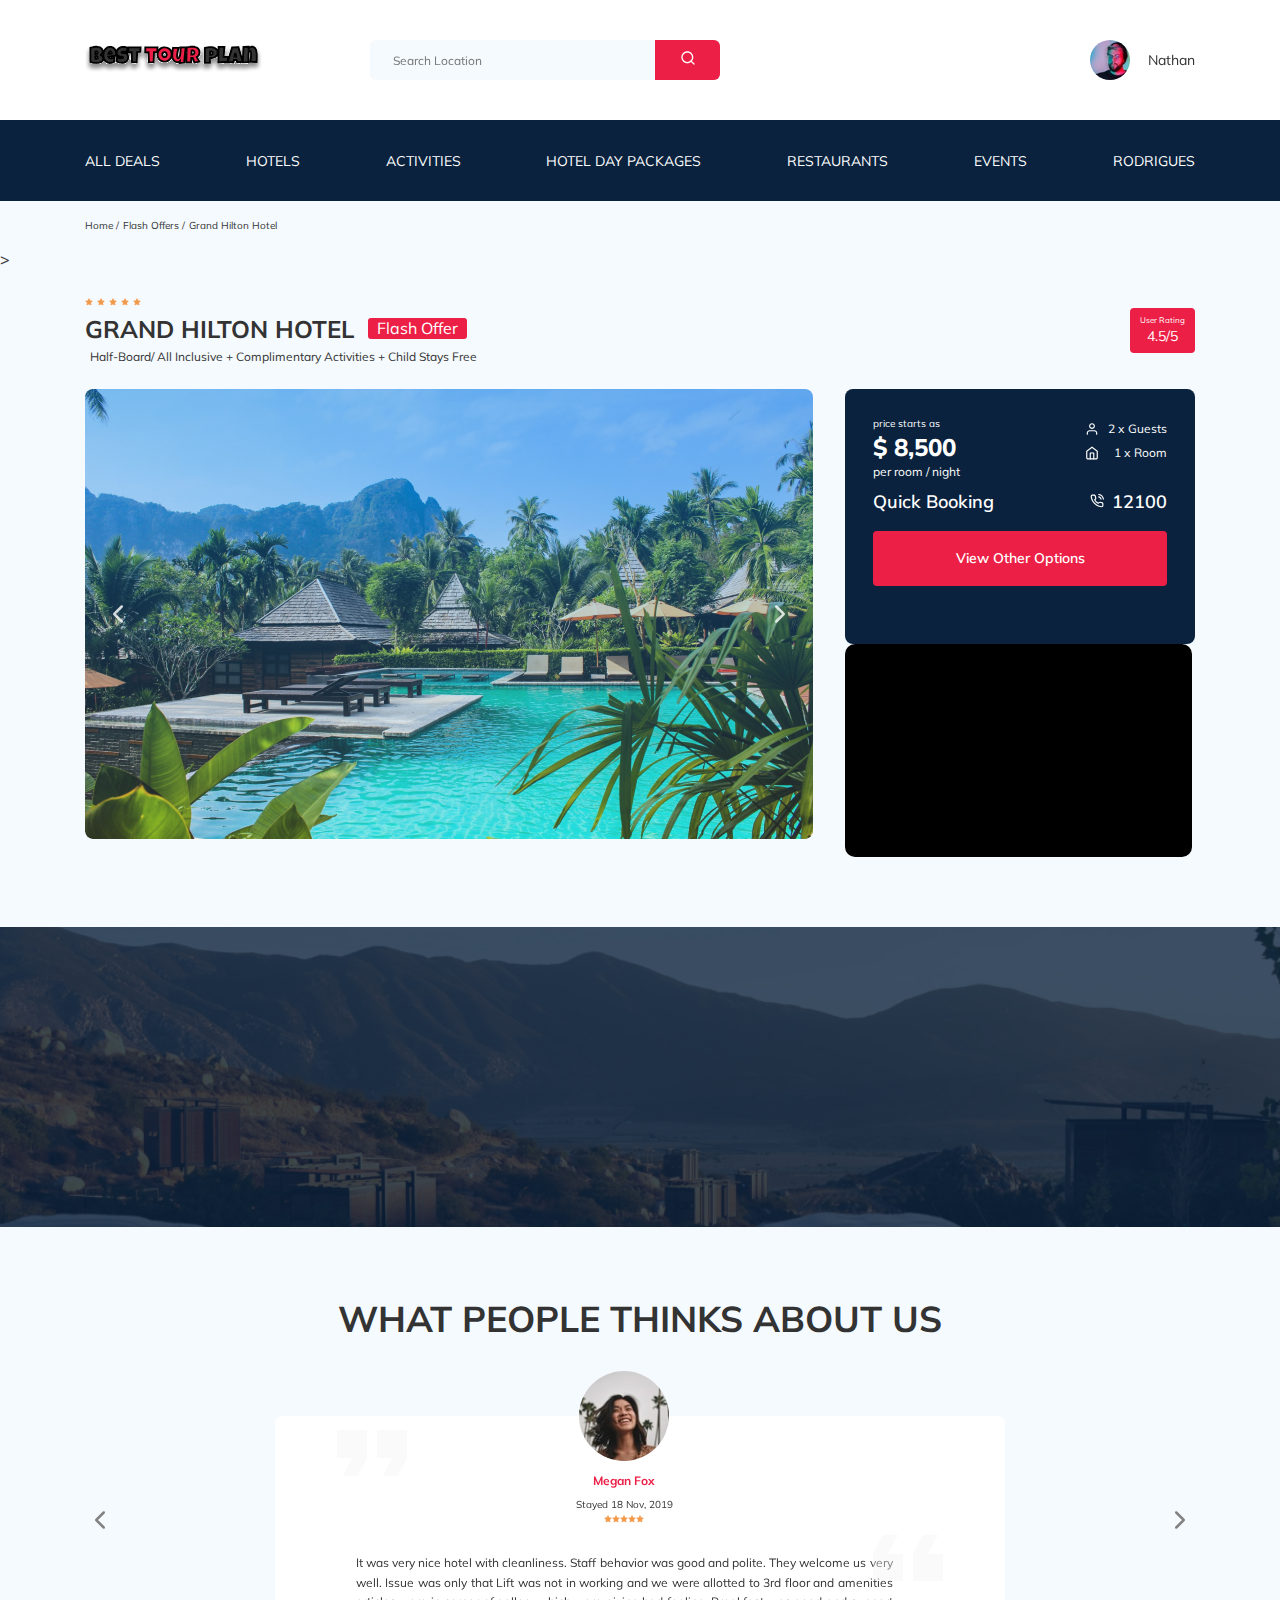
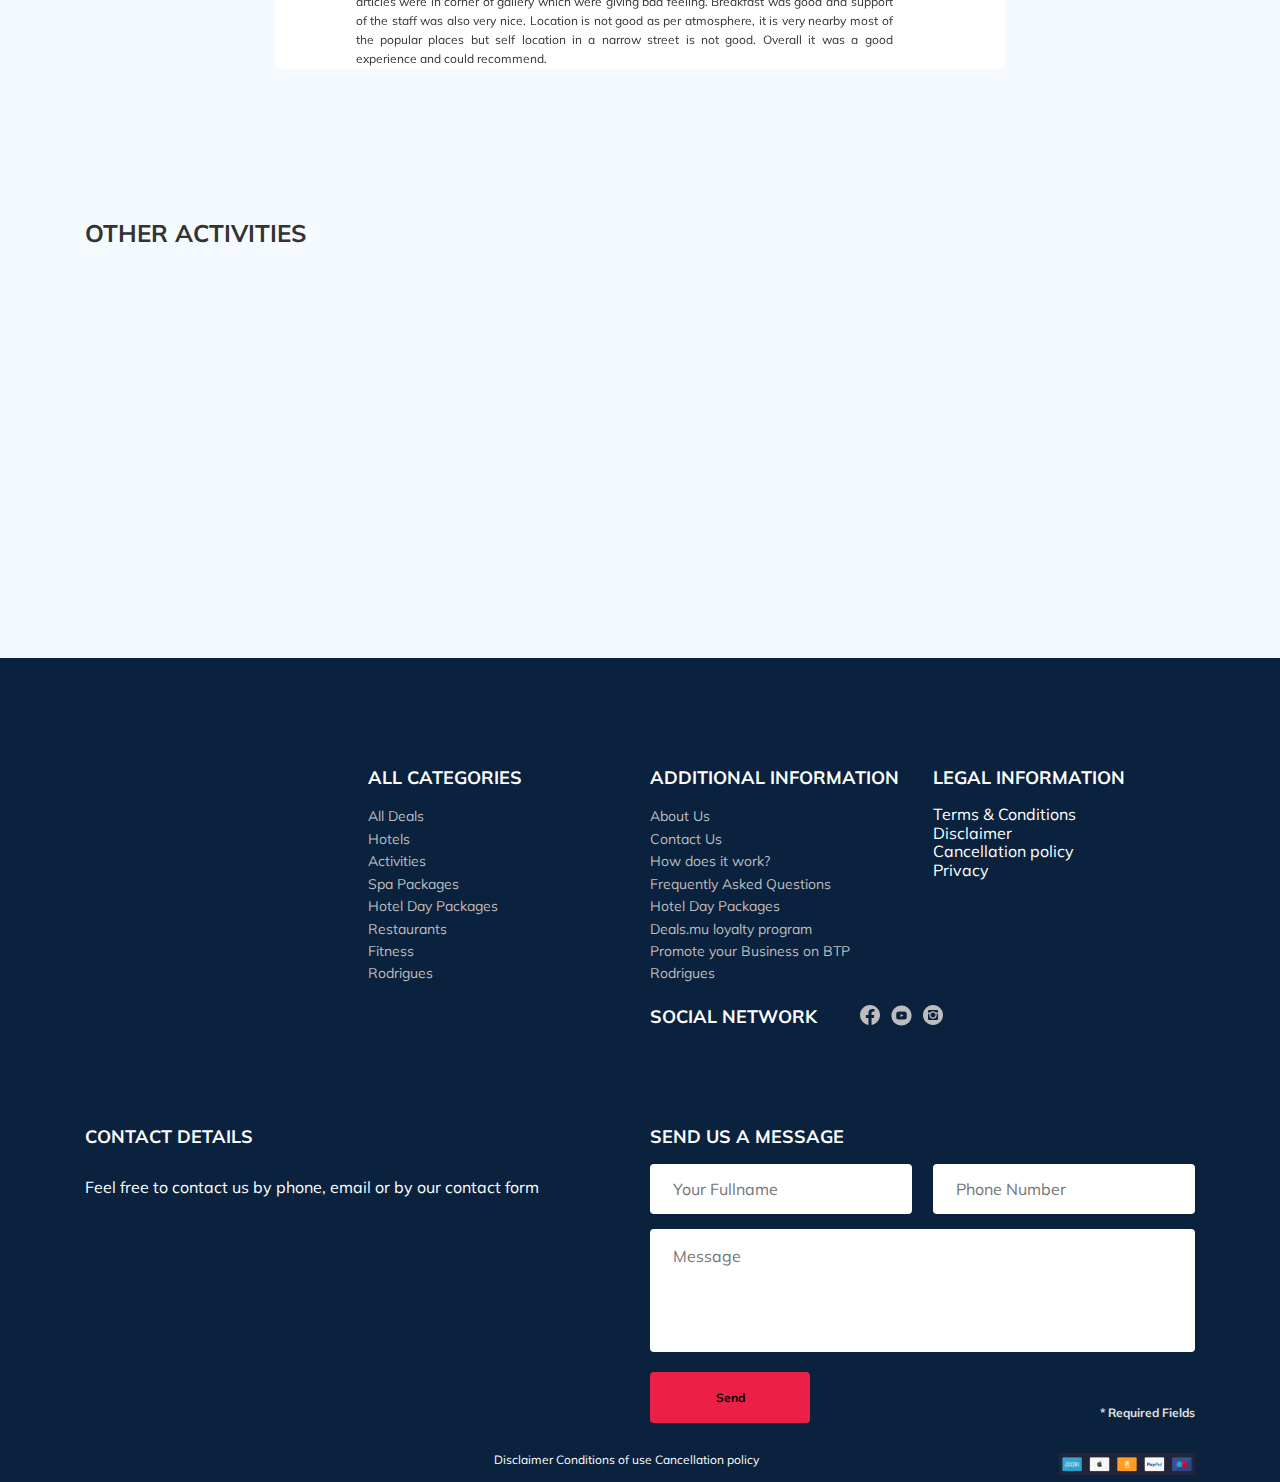
==== index.html @ d5477bf8 "create: animation" ====
<!DOCTYPE html>
<html lang="en">
<head>
  <meta charset="UTF-8">
  <meta http-equiv="X-UA-Compatible" content="IE=edge">
  <meta name="viewport" content="width=device-width, initial-scale=1.0">
  <title>Best Tour Plan - Hotel Booking</title>
  <link rel="shortcut icon" href="/favicon.ico" type="image/x-icon">
  <link rel="icon" href="/favicon.ico" type="image/x-icon"> 
  <link rel="preconnect" href="https://fonts.googleapis.com">
  <link rel="preconnect" href="https://fonts.gstatic.com" crossorigin>
  <link href="https://fonts.googleapis.com/css2?family=Nunito:wght@400;700;800&display=swap" rel="stylesheet">
  <link rel="preconnect" href="https://fonts.googleapis.com">
  <link rel="preconnect" href="https://fonts.gstatic.com" crossorigin>
  <link href="https://fonts.googleapis.com/css2?family=Mulish:wght@400;700&family=Nunito:wght@400;700;800&display=swap" rel="stylesheet">
  <link rel="stylesheet" href="css/swiper-bundle.min.css">
  <link rel="stylesheet" href="css/aos.css">
  <link rel="stylesheet" href="css/style.css">
</head>
<body>
  <header class="navbar navbar__mobile--fixed">
    <div class="container">
      <div class="navbar-top">
        <a href="#" class="logo" data-aos="fade-right" data-aos-delay="100">
          <img src="img/horizontal-logo.svg" 
          alt="Logo:Best Tour Plan"
          class="logo-image"
          />
        </a>
        <form data-aos="fade-right" data-aos-delay="200" action="#" class="search navbar__search navbar__search--mobile--hidden" >
          <input type="text" class="search__input"
          placeholder="Search Location"/>
          <button class="search__button">
            <img src="img/search.svg" alt="Icon:search">
          </button>
        </form>
        <a href="#" class="user navbar__user navbar__user--mobile--hidden" data-aos="fade-right"
        data-aos-delay="300">
          <img src="img/user-avatar.jpg" 
          alt="avatar: Nathan" 
          class="user__avatar"
          />
          <div class="user__name">Nathan</div>
        </a>
        <!-- /.user -->
        <button class="menu-button navbar-top__menu-button">
          <span class="menu-button__line"></span>
          <span class="menu-button__line"></span>
          <span class="menu-button__line"></span>
        </button>
      </div>
      <!-- /.navbar-top -->

    </div>
    <!-- /.container -->
    <div class="navbar-bottom">
      <div class="container">
        <ul class="navbar-menu">
          <li class="navbar-menu__item navbar-menu__item--mobile--visible">
            <a href="#" class="user navbar__user navbar__user--mobile--visible">
              <img src="img/user-avatar.jpg" 
              alt="avatar: Nathan" 
              class="user__avatar"
              />
              <div class="user__name user__name--light">Nathan</div>
            </a>
            <!-- /.user -->
          </li>
          <li class="navbar-menu__item navbar-menu__item--mobile--visible">
              <form action="#" class="search navbar__search navbar__search--mobile--visible">
                <input type="text" class="search__input"
                placeholder="Search Location"/>
                <button class="search__button">
                  <img src="img/search.svg" alt="Icon:search">
                </button>
              </form>
          </li>
          <li class="navbar-menu__item">
            <a href="#" class="navbar-menu__link">All Deals</a>
          </li>
          <li class="navbar-menu__item">
            <a href="#" class="navbar-menu__link">Hotels</a>
          </li>
          <li class="navbar-menu__item">
            <a href="#" class="navbar-menu__link">Activities</a>
          </li>
          <li class="navbar-menu__item">
            <a href="#" class="navbar-menu__link">Hotel Day Packages</a>
          </li>
          <li class="navbar-menu__item">
            <a href="#" class="navbar-menu__link">Restaurants</a>
          </li>
          <li class="navbar-menu__item">
            <a href="#" class="navbar-menu__link">Events</a>
          </li>
          <li class="navbar-menu__item">
            <a href="#" class="navbar-menu__link">Rodrigues</a>
          </li>
        </ul>
    <!-- /.navbar-menu -->
      </div>
      <!-- /.container -->
    </div>
    <!-- /.navbar-bottom -->
  </header>
  <!-- .header -->
  <div class="container">
    <nav class="breadcrumb">
      <ul class="breadcrumb-list">
        <li class="breadcrumb-list__item">
          <a href="#" class="breadcrumb-list__link">Home</a>
        </li>
        <li class="breadcrumb-list__item">
          <a href="#" class="breadcrumb-list__link">Flash Offers</a>
        </li>
        <li class="breadcrumb-list__item">Grand Hilton Hotel</li>
      </ul>
    </nav>
    <!-- /.breadcrumb -->
  </div>>
<section class="hotel">
  <div class="container">
        <div class="hotel-info">
          <div class="hotel-info__text">
            <div class="hotel-wrapper">
                <div class="stars">
                  <img src="img/star.svg" alt="star">
                  <img src="img/star.svg" alt="star">
                  <img src="img/star.svg" alt="star">
                  <img src="img/star.svg" alt="star">
                  <img src="img/star.svg" alt="star">
                </div>
                <h1 class="hotel-name hotel-info__name">GRAND HILTON HOTEL</h1>
                <span class="offer hotel-info__offer">Flash Offer</span>
            </div>
            <!-- /.hotel-wrapper -->
            <p class="hotel-description hotel-info__description">
              Half-Board/ All Inclusive + Complimentary Activities + Child Stays Free
            </p>
          </div>
          <!-- /.hotel-info__text -->
          <div data-toggle="modal" data-href="#rating-modal" class="rating hotel-info__rating">
            <span class="rating__text">User Rating</span>
            <span class="rating__counter">4.5/5</span>
          </div>
          <!-- /.hotel-info__right -->
        </div>
     <!-- .hotel-info -->
     <div class="hotel-grid">
         <!-- Slider main container -->
        <div class="swiper-container hotel-slider hotel__slider">
          <!-- Additional required wrapper -->
          <div class="swiper-wrapper">
            <!-- Slides -->
            <div class="swiper-slide hotel-slider__item">
              <img class="hotel-slider__image" src="img/slide-1.jpg" alt="Slide">
            </div>
            <div class="swiper-slide hotel-slider__item">
              <img class="hotel-slider__image" src="img/slide-2.jpg" alt="Slide">
            </div>
            <div class="swiper-slide hotel-slider__item">
              <img class="hotel-slider__image" src="img/slide-3.jpg" alt="Slide">
            </div>
            <div class="swiper-slide hotel-slider__item">
              <img class="hotel-slider__image" src="img/slide-4.jpg" alt="Slide">
            </div>
            <div class="swiper-slide hotel-slider__item">
              <img class="hotel-slider__image" src="img/slide-5.jpg" alt="Slide">
            </div>
            <div class="swiper-slide hotel-slider__item">
              <img class="hotel-slider__image" src="img/slide-6.jpg" alt="Slide">
            </div>
          </div>
          <!-- If we need navigation buttons -->
          <button class="hotel-slider__button hotel-slider__button--prev"></button>
          <button class="hotel-slider__button hotel-slider__button--next"></button>
        </div>
        <!-- .swiper-container -->
      <div class="hotel-right">
        <div class="booking">
          <div class="booking__info">
          <div class="booking__price">
            <span class="booking__start">price starts as</span>
            <strong class="booking__pricetag">$ 8,500</strong>
            <span class="booking__per-room">per room / night</span>
          </div>
          <!-- booking__price -->
          <div class="booking__room">
            <div class="booking__text">
              <img src="img/user.svg" alt="Icon: user" class="booking__icon">
              <span class="booking__description">2 х Guests</span>
            </div>
            <div class="booking__text">
              <img src="img/home.svg" alt="Icon: home" class="booking__icon">
              <span class="booking__description">1 х Room</span>
            </div>

          </div>
          <!-- booking__room -->
          </div>
          <!-- /.booking__info -->
          <div class="booking__call-center">
          <span class="booking__heading">Quick Booking</span>
          <a class="booking__number" href="tel:12100">
            <img src="img/phone-call.svg" alt="Icon: phone">
            <span class="booking__num">12100</span>
          </a>
          </div>
          <!--/.booking__call-center  -->
          <button data-toggle="modal" data-href="#booking-modal" class="button booking__button">View Other Options</button>
        </div>
        <!-- /.booking -->
        <div class="map">
          <iframe
           src="https://www.google.com/maps/embed?pb=!1m18!1m12!1m3!1d3952.0412124696304!2d98.29255281479028!3d7.890757407947472!2m3!1f0!2f0!3f0!3m2!1i1024!2i768!4f13.1!3m3!1m2!1s0x30503b7bfcd9f903%3A0xf7065fac1e3d7c48!2sDoubleTree%20by%20Hilton%20Phuket%20Banthai%20Resort!5e0!3m2!1sru!2sru!4v1632223803527!5m2!1sru!2sru" width="347" height="213" style="border:0;" allowfullscreen=""
           aria-hidden="false"
           tabindex="0"></iframe>
        </div>
       <!-- .map -->
      </div>
      <!-- .hotel-right -->
     </div>
     <!-- .hotel-grid -->
  </div>
  <!-- /.container -->
</section>
<!-- hotel -->
<section class="newsletter">
  <div class="newsletter-wrapper">
    <h2 class="newsletter-title newsletter__title" data-aos="fade-down-right" data-aos-delay="100">
      subsribe to our
      <span class="newsletter-title__strong" data-aos="fade-down-right" data-aos-delay="100">Newsletter</span>
    </h2>
    <form action="#" class="subscribe header__search" data-aos="fade-down-left" data-aos-delay="100">
      <input type="e-mail" class="subscribe__input" placeholder="Your email address"/>
      <button class="subscribe__button">Send</button>
    </form>
  </div>
</section>
<section class="reviews">
  <div class="container">
    <h2 class="reviews__title">What people thinks about us</h2>
    <div class="swiper-container reviews-slider">
      <div class="swiper-wrapper">
        <div class="swiper-slide">
          <div class="reviews-slider__item">
            <div class="reviews-slider__profile">
              <img src="img/reviews-avatar.jpg" alt="Photo:Megan Fox" class="reviews-slider__avatar">
              <h3 class="reviews-slider__username">Megan Fox</h3>
              <span class="reviews-slider__date">Stayed 18 Nov, 2019</span>
              <div class="reviews-slider__rating">
              <img src="img/star.svg" alt="star">
              <img src="img/star.svg" alt="star">
              <img src="img/star.svg" alt="star">
              <img src="img/star.svg" alt="star">
              <img src="img/star.svg" alt="star">
            </div>
            </div>
            <!-- /.review-slider__profile -->
            <p class="reviews-slider__text">It was very nice hotel with cleanliness. Staff behavior was good and polite. They welcome us very well. Issue was only that Lift was not in working and we were allotted to 3rd floor and amenities articles were in corner of gallery which were giving bad feeling. Breakfast was good and support of the staff was also very nice. Location is not good as per atmosphere, it is very nearby most of the popular places but self location in a narrow street is not good. Overall it was a good experience and could recommend. 
            </p>
          </div>
          <!-- /.reviews-slider__item -->
        </div>
        <!-- swiper-slide -->
        <div class="swiper-slide">
          <div class="reviews-slider__item">
            <div class="reviews-slider__profile">
              <img src="img/reviews-avatar-1.jpg" alt="Photo:Megan Fox" class="reviews-slider__avatar">
              <h3 class="reviews-slider__username">Chris Hedgehog</h3>
              <span class="reviews-slider__date">Stayed 18 Nov, 2019</span>
              <div class="reviews-slider__rating">
              <img src="img/star.svg" alt="star">
              <img src="img/star.svg" alt="star">
              <img src="img/star.svg" alt="star">
              <img src="img/star.svg" alt="star">
              <img src="img/star.svg" alt="star">
            </div>
            </div>
            <!-- /.review-slider__profile -->
            <p class="reviews-slider__text">It was very nice hotel with cleanliness. Staff behavior was good and polite. They welcome us very well. Issue was only that Lift was not in working and we were allotted to 3rd floor and amenities articles were in corner of gallery which were giving bad feeling. Breakfast was good and support of the staff was also very nice. Location is not good as per atmosphere, it is very nearby most of the popular places but self location in a narrow street is not good. Overall it was a good experience and could recommend. 
            </p>
          </div>
          <!-- /.reviews-slider__item -->
        </div>
        <!-- swiper-slide -->
        <div class="swiper-slide">
          <div class="reviews-slider__item">
            <div class="reviews-slider__profile">
              <img src="img/reviews-avatar-2.jpg" alt="Photo:Megan Fox" class="reviews-slider__avatar">
              <h3 class="reviews-slider__username">Sidny Rabbit</h3>
              <span class="reviews-slider__date">Stayed 18 Nov, 2019</span>
              <div class="reviews-slider__rating">
              <img src="img/star.svg" alt="star">
              <img src="img/star.svg" alt="star">
              <img src="img/star.svg" alt="star">
              <img src="img/star.svg" alt="star">
              <img src="img/star.svg" alt="star">
            </div>
            </div>
            <!-- /.review-slider__profile -->
            <p class="reviews-slider__text">It was very nice hotel with cleanliness. Staff behavior was good and polite. They welcome us very well. Issue was only that Lift was not in working and we were allotted to 3rd floor and amenities articles were in corner of gallery which were giving bad feeling. Breakfast was good and support of the staff was also very nice. Location is not good as per atmosphere, it is very nearby most of the popular places but self location in a narrow street is not good. Overall it was a good experience and could recommend. 
            </p>
          </div>
          <!-- /.reviews-slider__item -->
        </div>
        <!-- swiper-slide -->
        <div class="swiper-slide">
          <div class="reviews-slider__item">
            <div class="reviews-slider__profile">
              <img src="img/reviews-avatar-3.jpg" alt="Photo:Megan Fox" class="reviews-slider__avatar">
              <h3 class="reviews-slider__username">Harrison Crow</h3>
              <span class="reviews-slider__date">Stayed 18 Nov, 2019</span>
              <div class="reviews-slider__rating">
              <img src="img/star.svg" alt="star">
              <img src="img/star.svg" alt="star">
              <img src="img/star.svg" alt="star">
              <img src="img/star.svg" alt="star">
              <img src="img/star.svg" alt="star">
            </div>
            </div>
            <!-- /.review-slider__profile -->
            <p class="reviews-slider__text">It was very nice hotel with cleanliness. Staff behavior was good and polite. They welcome us very well. Issue was only that Lift was not in working and we were allotted to 3rd floor and amenities articles were in corner of gallery which were giving bad feeling. Breakfast was good and support of the staff was also very nice. Location is not good as per atmosphere, it is very nearby most of the popular places but self location in a narrow street is not good. Overall it was a good experience and could recommend. 
            </p>
          </div>
          <!-- /.reviews-slider__item -->
        </div>
        <!-- swiper-slide -->
      </div>
      <!-- slider-wrapper -->
      <button class="reviews-slider__button reviews-slider__button--next"></button>
      <button class="reviews-slider__button reviews-slider__button--prev"></button>
    </div>
    <!-- review-slider -->
  </div>
  <!-- container -->
</section>
<section class="activities">
  <div class="container">
    <h2 class="activities__title">Other Activities</h2>
    <div class="activities-wrapper">
      <div class="card activities__card" data-aos="fade-right" data-aos-delay="100">
        <img src="img/activities-1.jpg" alt="The curious corner of chamarel" class="card__image">
        <h3 class="card__title">The curious corner of chamarel</h3>
        <button class="card__button">Book Now</button>
      </div>
      <!-- card -->
      <div class="card activities__card" data-aos="fade-right" data-aos-delay="300">
        <img src="img/activities-2.jpg" alt="Gymkhana club golfcourse" class="card__image">
        <h3 class="card__title">Gymkhana club golfcourse</h3>
        <button class="card__button">Book Now</button>
      </div>
      <!-- card -->
      <div class="card activities__card" data-aos="fade-right" data-aos-delay="500">
        <img src="img/activities-3.jpg" alt="Tamarind falls hikingtrip - full day" class="card__image">
        <h3 class="card__title">Tamarind falls hikingtrip - full day</h3>
        <button class="card__button">Book Now</button>
      </div>
      <!-- card -->
      <div class="card activities__card" data-aos="fade-right" data-aos-delay="700">
        <img src="img/activities-4.jpg" alt="The blue marine discovery quest" class="card__image">
        <h3 class="card__title">The blue marine discovery quest</h3>
        <button class="card__button">Book Now</button>
      </div>
      <!-- card -->
    </div>
    <!-- activities-wrapper -->
  </div>
  <!-- container -->
</section>
<!-- activities -->
<footer class="footer">
  <div class="container">
    <div class="footer-wrapper">
      <img src="img/vertical-logo.svg" alt="Logo: Best Tour Plan" class="logo footer__logo" data-aos="flip-up">
      <div class="footer-list footer__categories">
        <h3 class="footer__title">ALL CATEGORIES</h3>
        <ul class="footer__ul">
          <li class="footer__item"><a href="#" class="footer__link">All Deals</a></li>
          <li class="footer__item"><a href="#" class="footer__link">Hotels</a></li>
          <li class="footer__item"><a href="#" class="footer__link">Activities</a></li>
          <li class="footer__item"><a href="#" class="footer__link">Spa Packages</a></li>
          <li class="footer__item"><a href="#" class="footer__link">Hotel Day Packages</a></li>
          <li class="footer__item"><a href="#" class="footer__link">Restaurants</a></li>
          <li class="footer__item"><a href="#" class="footer__link">Fitness</a></li>
          <li class="footer__item"><a href="#" class="footer__link">Rodrigues</a></li>
        </ul>
      </div>
      <div class="footer-list footer_additional">
        <h3 class="footer__title"> ADDITIONAL INFORMATION</h3>
        <ul class="footer__ul">
          <li class="footer__item"><a href="#" class="footer__link">About Us</a></li>
          <li class="footer__item"><a href="#" class="footer__link">Contact Us</a></li>
          <li class="footer__item"><a href="#" class="footer__link">How does it work?</a></li>
          <li class="footer__item"><a href="#" class="footer__link">Frequently Asked Questions</a></li>
          <li class="footer__item"><a href="#" class="footer__link">Hotel Day Packages</a></li>
          <li class="footer__item"><a href="#" class="footer__link">Deals.mu loyalty program</a></li>
          <li class="footer__item"><a href="#" class="footer__link">Promote your Business on BTP</a></li>
          <li class="footer__item"><a href="#" class="footer__link">Rodrigues</a></li>
        </ul>
      </div>
      <!-- footer__list -->
      <div class="footer__social-network">
        <h3 class="footer__title footer__title--inline">Social Network</h3>
        <div class="footer__social-links">
          <a href="#" class="footer__link">
            <img src="img/facebook.svg" alt="Icon:facebook"></a>
          <a href="#" class="footer__link">
            <img src="img/youtube.svg" alt="Icon:youtube"></a>
          <a href="#" class="footer__link">
            <img src="img/instagram.svg" alt="Icon:instagram"></a>
        </div>
        <!-- footer-social__links -->
         </div>
         <!-- footer__social-network -->
        <div class="footer__list footer__legal">
          <h3 class="footer__title">LEGAL INFORMATION</h3>
          <ul class="footer__ul">
            <li class="footer_item"><a href="#" class="footer__link">Terms & Conditions</a></li>
            <li class="footer_item"><a href="#" class="footer__link">Disclaimer</a></li>
            <li class="footer_item"><a href="#" class="footer__link">Cancellation policy</a></li>
            <li class="footer_item"><a href="#" class="footer__link">Privacy</a></li>
          </ul>
      </div>
      <!-- footer__list -->
      <div class="footer__contact-details">
        <h3 class="footer__title footer__title--mb-3">Contact Details</h3>
        <p class="footer_text">Feel free to contact us by phone, email or by our contact form</p>
        <ul class="footer__ul">
          <li class="footer__item footer__item--mb-2" data-aos="zoom-in-up">
            <div class="footer__icon-wrapper">
              <img src="img/map-marker.svg" alt="Icon:map-marker" class="footer__icon"></div>
            9748 Blossom Hill Rd undefined Lansing, Idaho 68545 United States
          </li>
          <li class="footer__item footer__item--mb-2" data-aos="zoom-in-up">
            <div class="footer__icon-wrapper"><img src="img/phone.svg" alt="Icon:phone" class="footer__icon"></div>
            Tel (business hours) : 269 1500<br>
            Tel (hotline) Monday - Saturday: 52-56-61-38 (08:00 am – 20:00 pm)<br>
            Tel (hotline) Sunday: 52-56-61-38 (08:00 am – 14:00 pm)<br>
          </li>
          <li class="footer__item footer__item--mb-2" data-aos="zoom-in-up">
           <div class="footer__icon-wrapper">
              <img src="img/mail.svg" alt="Icon:mail" class="footer__icon"></div>
            cherly.lawson@example.com
          </li>
        </ul>
        <!-- /.footer__ul -->
      </div>
      <!-- footer__contact-details -->
      <div class="footer__contact-form">
        <h3 class="footer__title">Send us a message</h3>
        <form action="send.php" method="POST" class="footer__form form">

          <div class="footer__input-group">
            <input type="text" 
                   class="input footer__input" 
                   placeholder="Your Fullname" 
                   name="name"
                   required
                   minlength="3">
          </div>
          <div class="footer__input-group">
            <input type="tel" 
                   class="input footer__input" 
                   placeholder="Phone Number" 
                   data-mask="+7 (999) 999-99-99"
                   name="phone"
                   data-mask="+7 (999) 999-99-99" 
                   required>
          </div>



          <textarea class="message footer__message" 
                    placeholder="Message" 
                    name="message"></textarea>
          <button  type="submit" class="button footer__button">Send</button>
          <span class="footer__info">* Required Fields</span>
        </form>
      </div>
    </div>
    <!-- footer-wrapper -->
      <div class="footer-bottom">
        <div class="footer-bottom__text">Disclaimer Conditions of use Cancellation policy</div>
        <div class="footer-bottom__images">
          <img src="img/image-3.png" alt="Conditions">
        </div>
      </div>
  </div>
  <!-- container -->
</footer>
<div class="modal" id="booking-modal">
  <div class="modal__overlay"></div>
  <!-- /.modal__overlay -->
  <div class="modal__dialog">
    <a href="#" class="modal__close">
      <img src="img/close.svg" alt="icon:close">
    </a>
    <h3 class="modal__title modal__title--mb-3">Booking</h3>
    <form action="send.php" method="POST" class="modal__form form">
          <input type="text" 
                  class="input modal__input" 
                  placeholder="Your Fullname" 
                  name="name"
                  required
                  minlength="3">

          <input type="tel" 
                  class="input modal__input" 
                  placeholder="Phone Number"
                  data-mask="+7 (999) 999-99-99" 
                  name="phone"
                  required>
          <input type="email" 
                  class="input modal__input" 
                  placeholder="E-mail" 
                  name="e-mail"
                  required>

          <textarea class="message modal__message" 
                    placeholder="Message" 
                    name="message"></textarea>
          <button  type="submit" class="button modal__button">Send</button>
          <span class="modal__info">* Required Fields</span>
        </form>
  </div>
  <!-- /.modal__gialog -->
</div>
<!-- /.modal -->
<div class="modal" id="rating-modal">
  <div class="modal__overlay"></div>
  <!-- /.modal__overlay -->
  <div class="modal__dialog">
    <a href="#" class="modal__close">
      <img src="img/close.svg" alt="icon:close">
    </a>
    <h3 class="modal__title modal__title--mb-3">Send us a feedback</h3>
    <form action="send.php" method="POST" class="modal__form form">
          <input type="text" 
                  class="input modal__input" 
                  placeholder="Your Fullname" 
                  name="name" 
                  required>

          <input type="tel" 
                  class="input modal__input" 
                  placeholder="Phone Number" 
                  data-mask="+7 (999) 999-99-99"
                  name="phone"
                  required>
          <input type="email" 
                  class="input modal__input" 
                  placeholder="E-Mail" 
                  name="e-mail"
                  required>

          <textarea class="message modal__message" 
                    placeholder="Message" 
                    name="message"></textarea>
          <button  type="submit" class="button modal__button">Send</button>
          <span class="modal__info">* Required Fields</span>
        </form>
  </div>
  <!-- /.modal__gialog -->
</div>
<!-- /.modal -->
    <script src="js/jquery-3.6.0.min.js"></script>
    <script src="js/swiper-bundle.min.js"></script>
    <script src="js/jquery.validate.min.js"></script>
    <script src="js/jquery.mask.min.js"></script>
    <script src="js/aos.js"></script>
    <script src="js/main.js"></script>
</body>
</html>
---- css/style.css ----
*{box-sizing:border-box}body{font-family:'Mulish', sans-serif;background-color:#f5fafe;color:#333;overflow-x:hidden}.container{max-width:1110px;margin:auto}img{max-width:100%}.input{background-color:#fff;border-radius:4px;border:none;padding:0 23px;height:50px}.message{background-color:#fff;border-radius:4px;padding:18px 23px;border:none;resize:none}.button{min-width:160px;min-height:50px;padding:18px;font-style:normal;font-weight:bold;font-size:12px;line-height:15px;ccolor:#fff;background-color:#EC1F46;border:none;border-radius:4px;margin-bottom:30px}.invalid{color:#EC1F46;border-bottom:1px solid #EC1F46}/*! normalize.css v8.0.1 | MIT License | github.com/necolas/normalize.css */html{line-height:1.15;-webkit-text-size-adjust:100%}body{margin:0}main{display:block}h1{font-size:2em;margin:0.67em 0}hr{box-sizing:content-box;height:0;overflow:visible}pre{font-family:monospace, monospace;font-size:1em}a{background-color:transparent}abbr[title]{border-bottom:none;text-decoration:underline;text-decoration:underline dotted}b,strong{font-weight:bolder}code,kbd,samp{font-family:monospace, monospace;font-size:1em}small{font-size:80%}sub,sup{font-size:75%;line-height:0;position:relative;vertical-align:baseline}sub{bottom:-0.25em}sup{top:-0.5em}img{border-style:none}button,input,optgroup,select,textarea{font-family:inherit;font-size:100%;line-height:1.15;margin:0}button,input{overflow:visible}button,select{text-transform:none}button,[type="button"],[type="reset"],[type="submit"]{-webkit-appearance:button}button::-moz-focus-inner,[type="button"]::-moz-focus-inner,[type="reset"]::-moz-focus-inner,[type="submit"]::-moz-focus-inner{border-style:none;padding:0}button:-moz-focusring,[type="button"]:-moz-focusring,[type="reset"]:-moz-focusring,[type="submit"]:-moz-focusring{outline:1px dotted ButtonText}fieldset{padding:0.35em 0.75em 0.625em}legend{box-sizing:border-box;color:inherit;display:table;max-width:100%;padding:0;white-space:normal}progress{vertical-align:baseline}textarea{overflow:auto}[type="checkbox"],[type="radio"]{box-sizing:border-box;padding:0}[type="number"]::-webkit-inner-spin-button,[type="number"]::-webkit-outer-spin-button{height:auto}[type="search"]{-webkit-appearance:textfield;outline-offset:-2px}[type="search"]::-webkit-search-decoration{-webkit-appearance:none}::-webkit-file-upload-button{-webkit-appearance:button;font:inherit}details{display:block}summary{display:list-item}template{display:none}[hidden]{display:none}.navbar{background-color:#fff}.navbar-top{display:flex;align-items:center;justify-content:space-between;padding-top:40px;padding-bottom:40px}.navbar-top__menu-button{display:none}.navbar__search{margin:auto;margin-left:108px}.navbar-bottom{background-color:#0A223D}.navbar-menu{list-style-type:none;margin:0;padding:31px 0;display:flex;align-items:center;justify-content:space-between;color:#fff}.navbar-menu__link{color:inherit;text-decoration:none;text-transform:uppercase;font-size:14px;line-height:18px}.navbar-menu__item--mobile--visible{display:none}.logo{width:177px}.search{display:flex;position:relative;overflow:hidden;border-radius:6px;height:40px}.search__input{width:350px;height:100%;padding-left:23px;padding-right:75px;background-color:#f5FAFE;border:none;font-size:12px;line-height:15px;color:#333}.search__button{position:absolute;top:0;right:0;width:65px;height:100%;border:none;background-color:#EC1F46}.user{display:flex;align-items:center;text-decoration:none}.user__avatar{width:40px;height:40px;border-radius:50%;object-fit:cover}.user__name{margin-left:18px;font-size:14px;line-height:18px;color:#333}.breadcrumb-list{display:flex;align-items:center;padding:18px 0;margin:0;list-style:none}.breadcrumb-list__item{font-size:10px;line-height:13px}.breadcrumb-list__item:not(:last-child)::after{content:'/';margin-right:4px}.breadcrumb-list__link{text-decoration:none;color:inherit}.hotel{padding-top:23px;padding-bottom:70px}.hotel-info{display:flex;justify-content:space-between;align-items:center;padding-bottom:20px}.hotel-info__offer{margin-left:14px;margin-top:4px}.hotel-info__name{margin-top:4px;margin-bottom:0}.hotel-info__description{margin:5px}.hotel-name{font-size:24px;line-height:30px}.hotel-wrapper{display:flex;flex-wrap:wrap;align-items:center}.hotel-description{font-size:12px;line-height:15px}.hotel-grid{display:flex;justify-content:space-between}.hotel-right{display:flex;flex-direction:column;justify-content:space-between}.hotel-slider{width:728px;height:450px;position:relative;overflow:hidden}.hotel-slider__item{width:100%;height:100%;position:relative;border-radius:8px;overflow:hidden}.hotel-slider__item:after{content:'';position:absolute;width:100%;height:100%;top:0;bottom:0;left:0;right:0;background:linear-gradient(180deg, rgba(0,122,223,0.48) 0%, rgba(255,255,255,0.128) 100%);z-index:10}.hotel-slider__button{position:absolute;top:50%;transform:translateY(-50%);z-index:99;width:30px;height:30px;border:none;cursor:pointer;background-repeat:no-repeat;background-position:center;background-size:10px;background-color:transparent}.hotel-slider__button--next{right:18px;background-image:url(../img/next.svg)}.hotel-slider__button--prev{left:18px;background-image:url(../img/prev.svg)}.stars{flex-basis:100%}.offer{font-style:10px;line-height:13px;padding:4px 9px;background-color:#EC1F46;border-radius:3px;color:#fff}.rating{max-width:65px;min-height:45px;text-align:center;color:#fff;background-color:#EC1F46;border-radius:4px;cursor:pointer}.rating__text{font-size:8px;line-height:10px}.rating__counter{font-size:14px;line-height:18px}.booking{background-color:#0A223D;color:#fff;border-radius:8px;width:350px;min-height:210px;padding:28px}.booking__info{display:flex;justify-content:space-between;margin-bottom:9px}.booking__price{display:flex;flex-direction:column}.booking__start{font-size:10px;line-height:14px}.booking__pricetag{font-style:normal;font-weight:800;font-size:24px;line-height:33px}.booking__per-room{font-style:normal;font-weight:normal;font-size:12px;line-height:16px}.booking__room{margin-top:4px}.booking__text{display:flex;align-items:center;justify-content:space-between;margin-bottom:8px;font-style:normal;font-weight:normal;font-size:12px;line-height:16px}.booking__description{margin-left:9px}.booking__call-center{display:flex;justify-content:space-between;align-items:center;margin-bottom:17px}.booking__heading{font-style:normal;font-weight:600;font-size:18px;line-height:25px}.booking__number{display:flex;align-items:center;justify-content:space-between;color:inherit;text-decoration:none;font-weight:600;font-size:18px;line-height:25px}.booking__num{margin-left:8px}.booking__button{width:100%;min-height:45px;font-weight:600;font-size:14px;line-height:19px;border-radius:4px;background-color:#EC1F46;color:#fff;border:none;cursor:pointer}.map{width:347px;height:213px;background-color:#000;border:none;border-radius:10px;overflow:hidden}.newsletter{position:relative;padding:98px 0 87px 0;background-image:url(../img/newsletter-bg.jpeg);background-repeat:no-repeat;background-position:center;background-size:cover}.newsletter::before{content:'';position:absolute;top:0;left:0;right:0;bottom:0;width:100%;height:100%;background-color:rgba(10,34,61,0.8)}.newsletter-wrapper{position:relative;display:flex;align-items:center;justify-content:space-between;max-width:731px;margin:auto}.newsletter-title{color:#fff;font-style:normal;font-weight:300;font-size:24px;line-height:30px}.newsletter-title__strong{display:block;font-size:36px;line-height:45px;text-transform:uppercase}.subscribe{position:relative;width:350px;height:55px;border-radius:4px;overflow:hidden}.subscribe__input{position:absolute;width:100%;height:100%;border:none;padding-left:33px;padding-right:75px;font-style:normal;font-weight:300;font-size:14px;line-height:18px}.subscribe__button{position:absolute;min-width:65px;right:0;top:0;height:100%;border:none;background-color:#EC1F46;color:#fff}.reviews{padding:40px 0 70px 0}.reviews__title{font-style:normal;font-weight:bold;font-size:36px;line-height:45px;text-align:center;text-transform:uppercase}.reviews-slider{position:relative}.reviews-slider__item{position:relative;display:flex;flex-direction:column;align-items:center;max-width:730px;margin:45px auto 0;background-color:#fff;border-radius:8px;padding:0 62px 0 30px}.reviews-slider__item:before{content:'';position:absolute;left:62px;top:13px;width:70px;height:47px;background-image:url(../img/quote-left.svg);background-repeat:no-repeat}.reviews-slider__item:after{content:'';position:absolute;right:62px;top:118px;width:70px;height:47px;background-image:url(../img/quote-right.svg);background-repeat:no-repeat}.reviews-slider__button{position:absolute;top:50%;transform:translateY(-50%);width:30px;height:30px;background-repeat:no-repeat;background-size:10px;background-position:center;border:none;background-color:transparent;cursor:pointer;z-index:99}.reviews-slider__button--prev{background-image:url(../img/arrow-prev-secondery.svg);left:0}.reviews-slider__button--next{background-image:url(../img/arrow-next-secondery.svg);right:0}.reviews-slider__profile{display:flex;flex-direction:column;align-items:center;margin-top:-45px;margin-bottom:30px}.reviews-slider__avatar{width:90px;height:90px;border-radius:50%;object-fit:cover}.reviews-slider__username{font-style:normal;font-weight:bold;font-size:12px;line-height:15px;color:#EC1F46;margin-bottom:10px}.reviews-slider__date{font-style:normal;font-weight:normal;font-size:10px;line-height:13px;margin-bottom:4px}.reviews-slider__rating{display:flex;align-items:center}.reviews-slider__text{max-width:537px;font-style:normal;font-weight:normal;font-size:12px;line-height:160%;text-align:justify;margin:auto}.activities{padding:60px 0 98px 0}.activities__title{font-style:normal;font-weight:bold;font-size:24px;line-height:30px;text-transform:uppercase;margin-bottom:57px}.activities-wrapper{display:flex;justify-content:space-between}.card{position:relative;display:flex;flex-direction:column;align-items:flex-start;padding:24px 26px;width:255px;height:255px;border-radius:6px;overflow:hidden}.card:before{position:relative;content:'';position:absolute;left:0;right:0;top:0;bottom:0;background:linear-gradient(179.83degrgba 196,196,196,0 35.34%, #0A223D 99.85%);z-index:-1}.card__image{position:absolute;left:0;right:0;top:0;bottom:0;width:100%;height:100%;object-fit:cover;z-index:-2}.card__title{margin-top:auto;margin-bottom:18px;color:#fff;font-style:bold;font-size:16px;line-height:20px}.card__button{font-style:normal;font-weight:600;font-size:12px;line-height:16px;color:#fff;padding:7px 22px;border:none;background-color:#EC1F46;border-radius:4px;cursor:pointer}.footer{background-color:#0A223D;color:#fff;padding-top:108px;padding-bottom:4px}.footer-wrapper{display:grid;grid-template-columns:repeat(4, minmax(min-content, 1fr));grid-gap:20px;grid-auto-rows:minmax(40px, min-content);align-items:start}.footer__logo{width:166px;grid-row:1 / 3;align-self:stretch}.footer__categories{grid-row:1 / 4}.footer__social-links{display:flex;align-items:center;min-width:83px;justify-content:space-between}.footer__social-network{display:flex;align-content:start;grid-row:2 / 4;grid-column:span 2}.footer__contact-details{grid-column:span 2}.footer__contact-form{grid-column:span 2}.footer__form{display:flex;align-items:center;justify-content:space-between;flex-wrap:wrap}.footer__ul{padding:0;margin:0;list-style:none}.footer__title{font-style:normal;font-weight:bold;font-size:18px;line-height:23px;margin:0 0 16px 0;text-transform:uppercase}.footer__title--inline{margin:0 43px 0 0}.footer__title--mb-3{margin-bottom:30px}.footer__item{display:flex;align-items:flex-start;font-style:normal;font-weight:normal;font-size:14px;line-height:160%;color:#BDBDBD}.footer__item--mb-2{margin-bottom:20px}.footer__icon-wrapper{min-width:40px}.footer__text{color:#BDBDBD;margin-bottom:22px}.footer__link{text-decoration:none;color:inherit}.footer__input{width:100%}.footer__input-group{margin-bottom:15px;flex-basis:48%}.footer__message{flex-basis:100%;margin-bottom:20px}.footer__info{font-style:normal;font-weight:bold;font-size:12px;line-height:15px;color:#E0E0E0}.footer-bottom{display:flex;justify-content:flex-end;min-width:600px}.footer-bottom__text{font-weight:400;font-style:normal;font-size:12px;hine-height:15px;margin-right:300px}.footer__message{height:123px}.modal__overlay{position:fixed;left:0;top:0;right:0;bottom:0;background-color:rgba(0,143,223,0.39);z-index:100;visibility:hidden;opacity:0;transition:opacity 0.2s}.modal__overlay--visible{visibility:visible;opacity:1}.modal__dialog{position:fixed;top:50%;left:50%;max-width:478px;padding:33px 88px;background-color:#0A223D;transform:translate(-50%, -50%);color:#fff;border-radius:8px;z-index:101;visibility:hidden;opacity:0;transition:opacity 0.2s}.modal__dialog--visible{visibility:visible;opacity:1}.modal__close{position:absolute;right:18px;top:17px;text-decoration:none;cursor:pointer}.modal__title{font-style:normal;font-weight:bold;font-size:18px;line-height:23px;margin-bottom:15px;text-transform:uppercase}.modal__input{width:100%;margin-top:15px}.modal__message{width:100%;min-height:123px;margin-top:15px}.modal__info{font-style:normal;font-weight:bold;font-size:12px;line-height:35px;color:#E0E0E0}.modal__button{margin-top:15px}@media (max-width: 1200px){.contaner{max-width:960px}.hotel-slider__image{width:100%;height:100%;object-fit:cover}.hotel__slider{min-width:600px}.card{width:230px;height:230px}.footer__input-group{flex-basis:100%}}@media (max-width: 992px){.container,.newsletter-wrapper{max-width:700px}.logo{width:132px}.navbar-top{padding-top:30px;padding-bottom:30px}.navbar__search{margin-left:auto}.navbar-menu{padding-top:22px;padding-bottom:22px}.navbar-menu__link{font-size:12px;line-height:15px}.search__input{width:340px}.hotel-grid{flex-direction:column}.hotel__slider{width:100%;margin-bottom:30px}.hotel-right{flex-direction:row}.hotel-slider{width:100%}.booking{width:340px}.map{width:340px}.reviews-slider__item{max-width:580px;overflow:hidden}.activities-wrapper{flex-wrap:wrap}.activities__card{margin-bottom:20px}.card{width:340px;height:230px}.footer-wrapper{grid-template-columns:repeat 6,1fr;grid-row-gap:40px}.footer__input-group{flex-basis:100%}.footer__logo{grid-row:1 / 2}.footer__social-network{grid-row:1 / 2;grid-column:span 4;align-self:center}.footer__categories{grid-row:2 / 3;grid-column:span 2}.footer__additional{grid-column:span 2}.footer__legal{grid-column:span 2}.footer__contact-details{grid-column:span 5;grid-row:3}.footer__contact-form{grid-column:span 5;grid-row:4}}@media (max-width: 768px){.container{max-width:576px;width:100%}body{padding-top:78px}.navbar__mobile--fixed{position:fixed;left:0;right:0;top:0;z-index:99}.navbar__search--mobile--hidden,.navbar__user--mobile--hidden{display:none}.navbar__search--mobile--visible,.navbar__user--mobile--visible{display:flex}.navbar__user{flex-direction:column;justify-content:center}.navbar-bottom{display:none;position:fixed;left:0;right:0;bottom:0;top:78px;padding-top:30px}.navbar-bottom--visible{display:block}.navbar-menu{flex-direction:column}.navbar-menu__item{margin-bottom:20px}.navbar-menu__item--mobile--visible{display:block}.menu-button{display:flex;width:16px;height:11px;padding:0;align-items:center;justify-content:space-between;flex-direction:column;border:none;background-color:#ffffff;cursor:pointer}.menu-button__line{width:16px;height:1px;background-color:#333}.user__name{color:#fff}.user__name--light{margin-left:0;margin-top:10px}.stars{flex-basis:auto}.hotel-name{flex-basis:100%}.hotel-wrapper{justify-content:space-between}.hotel-info__text{width:100%}.hotel-info__name{margin-top:10px;margin-bottom:0}.hotel-info__rating{display:none}.hotel-info__offer{order:-1;margin-left:0}.hotel-right{flex-direction:column;min-height:450px}.hotel-slider{height:350px}.booking{width:100%}.map{width:100%}.newsletter-wrapper{max-width:576px;width:92%;flex-direction:column;align-items:flex-start}.reviews-slider__item{padding:0 30px 30px}.reviews-slider__item:after,.reviews-slider__item::before{display:none}.reviews-slider__button{top:32px}.reviews-slider__button--prev{left:50%;transform:translate(-50%, 0);margin-left:-65px}.reviews-slider__button--next{right:50%;transform:translate(50%, 0);margin-right:-65px}.activities{padding-top:40px;padding-bottom:60px}.card{width:49%;height:255px}.footer__input-group{flex-basis:100%}}@media (max-width: 576px){.logo{width:99px}.hotel__slider{margin-bottom:20px}.hotel-slider{height:250px}.newsletter{padding:76px 0 83px 0}.newsletter__title{margin-bottom:37px}.subscribe{width:100%}.card{width:100%}.footer-wrapper{grid-template-columns:1fr}.footer__logo{grid-row:1;grid-column:1}.footer__social-network{grid-row:2;grid-column:1}.footer__additional{grid-row:3;grid-column:1}.footer__categories{grid-row:4;grid-column:1}.footer__legal{grid-row:5;grid-column:1}.footer__contact-details{grid-row:6;grid-column:1}.footer__contact-form{grid-row:7;grid-column:1}.footer__info{grid-column:1;flex-basis:100%;margin-left:0;margin-top:-200px}.footer__button{grid-column:1;margin-top:30px}.footer-bottom{display:block}}@media (max-width: 490px){.logo{width:-100px;height:13px}}
/*# sourceMappingURL=style.css.map */
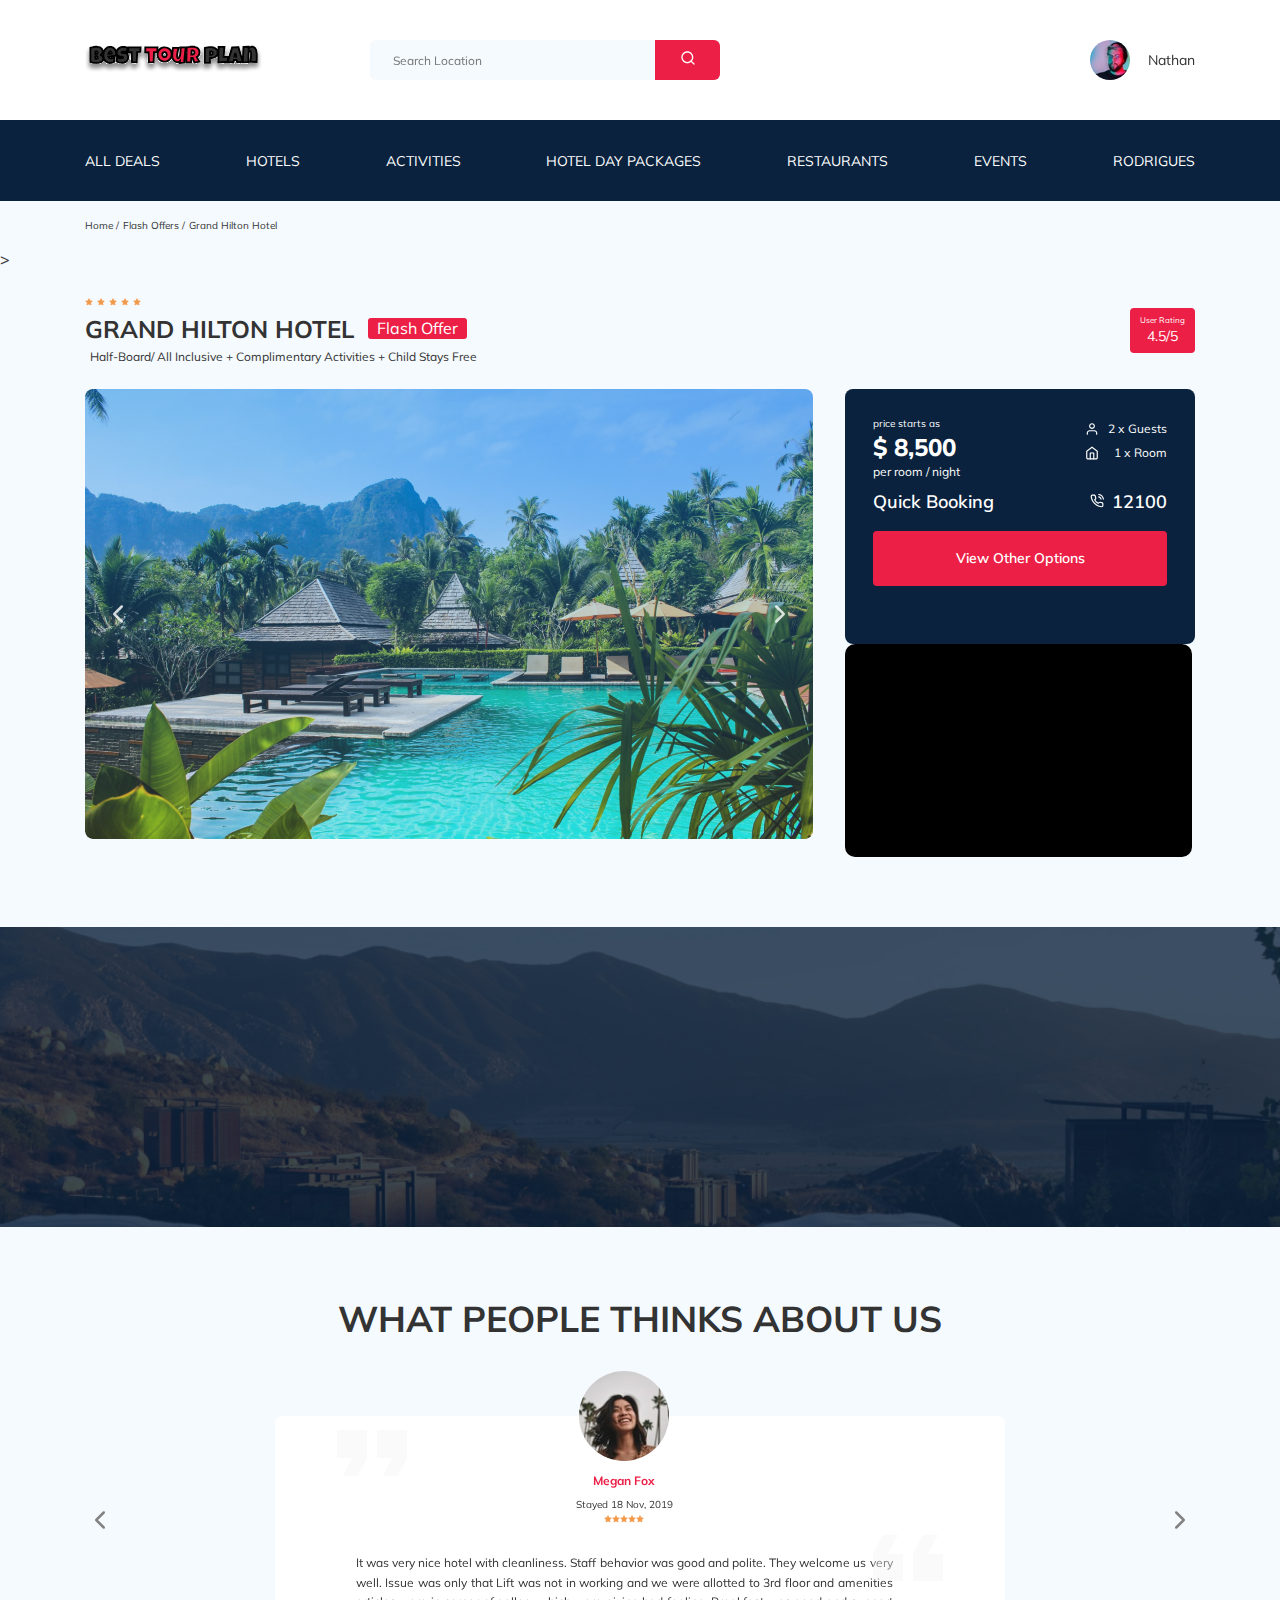
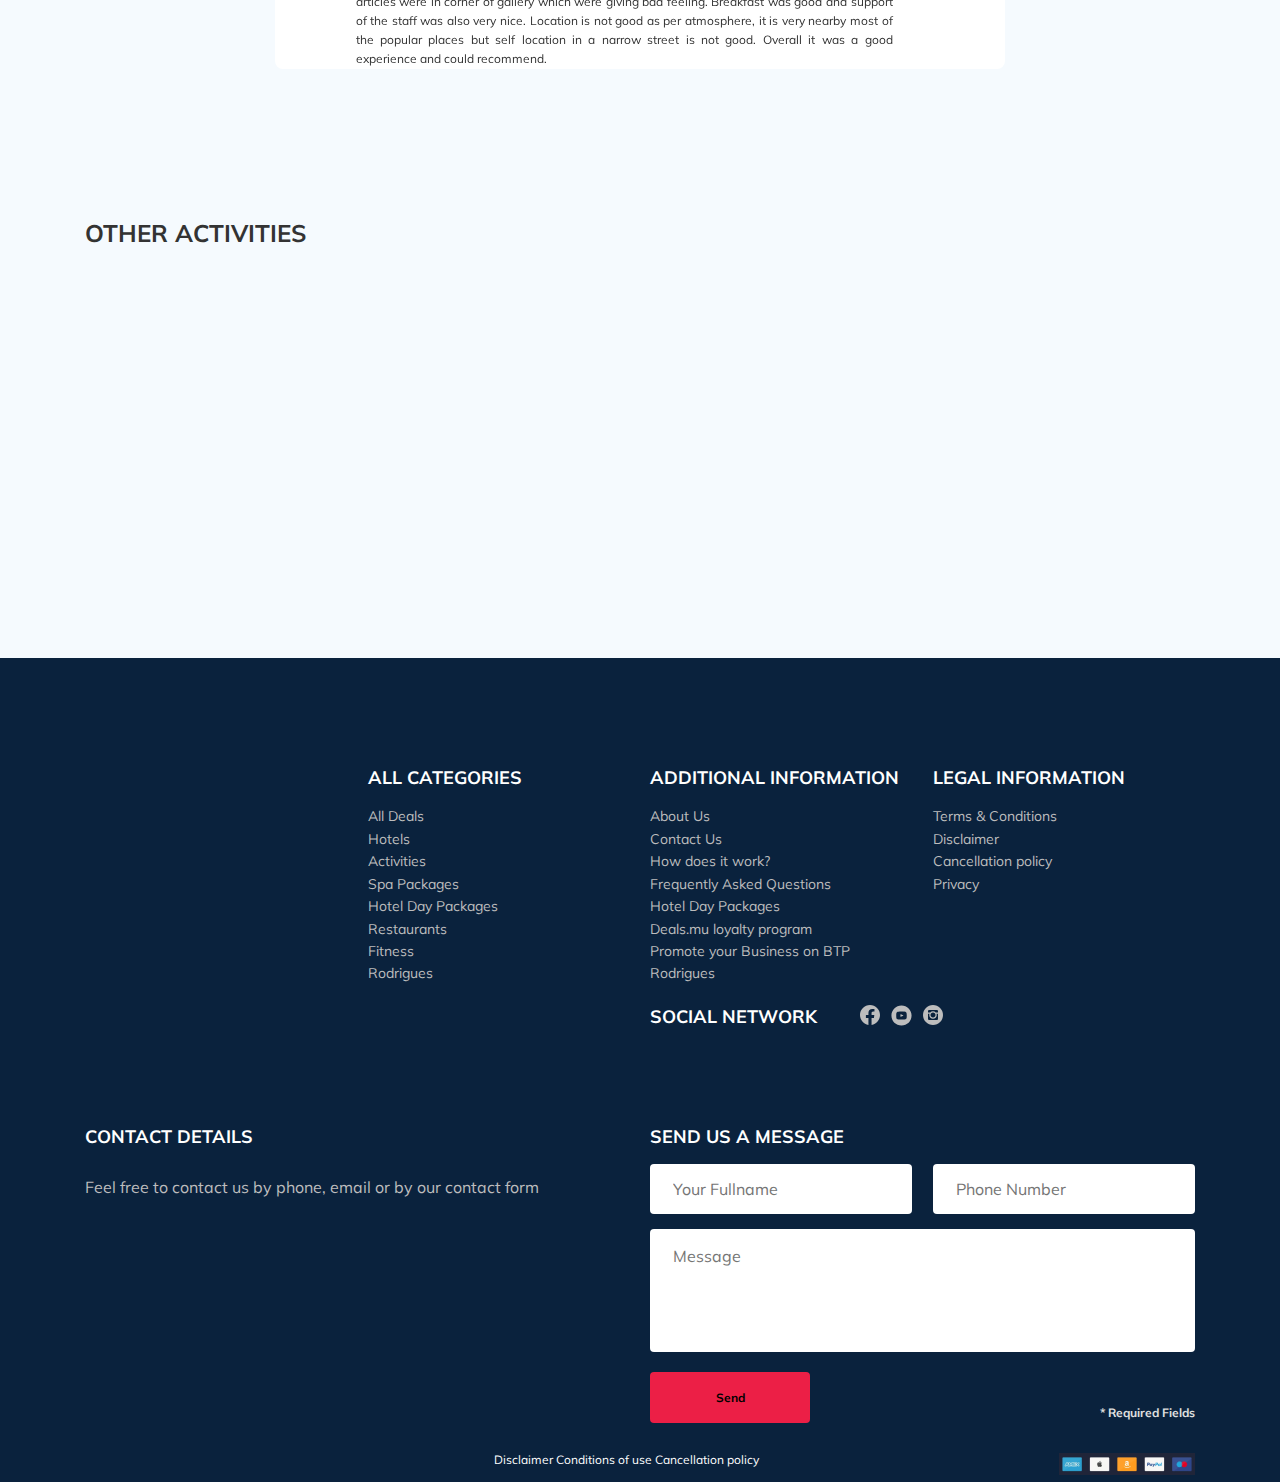
==== commit a8be8234: "fixing html" ====
--- a/index.html
+++ b/index.html
@@ -18,7 +18,7 @@
   <link rel="stylesheet" href="css/style.css">
 </head>
 <body>
-  <header class="navbar navbar__mobile--fixed">
+  <header class="navbar navbar--mobile--fixed">
     <div class="container">
       <div class="navbar-top">
         <a href="#" class="logo" data-aos="fade-right" data-aos-delay="100">
@@ -231,7 +231,7 @@
       subsribe to our
       <span class="newsletter-title__strong" data-aos="fade-down-right" data-aos-delay="100">Newsletter</span>
     </h2>
-    <form action="#" class="subscribe header__search" data-aos="fade-down-left" data-aos-delay="100">
+    <form action="#" class="subscribe" data-aos="fade-down-left" data-aos-delay="100">
       <input type="e-mail" class="subscribe__input" placeholder="Your email address"/>
       <button class="subscribe__button">Send</button>
     </form>
@@ -386,7 +386,7 @@
           <li class="footer__item"><a href="#" class="footer__link">Rodrigues</a></li>
         </ul>
       </div>
-      <div class="footer-list footer_additional">
+      <div class="footer-list footer__additional">
         <h3 class="footer__title"> ADDITIONAL INFORMATION</h3>
         <ul class="footer__ul">
           <li class="footer__item"><a href="#" class="footer__link">About Us</a></li>
@@ -416,16 +416,16 @@
         <div class="footer__list footer__legal">
           <h3 class="footer__title">LEGAL INFORMATION</h3>
           <ul class="footer__ul">
-            <li class="footer_item"><a href="#" class="footer__link">Terms & Conditions</a></li>
-            <li class="footer_item"><a href="#" class="footer__link">Disclaimer</a></li>
-            <li class="footer_item"><a href="#" class="footer__link">Cancellation policy</a></li>
-            <li class="footer_item"><a href="#" class="footer__link">Privacy</a></li>
+            <li class="footer__item"><a href="#" class="footer__link">Terms & Conditions</a></li>
+            <li class="footer__item"><a href="#" class="footer__link">Disclaimer</a></li>
+            <li class="footer__item"><a href="#" class="footer__link">Cancellation policy</a></li>
+            <li class="footer__item"><a href="#" class="footer__link">Privacy</a></li>
           </ul>
       </div>
       <!-- footer__list -->
       <div class="footer__contact-details">
         <h3 class="footer__title footer__title--mb-3">Contact Details</h3>
-        <p class="footer_text">Feel free to contact us by phone, email or by our contact form</p>
+        <p class="footer__text">Feel free to contact us by phone, email or by our contact form</p>
         <ul class="footer__ul">
           <li class="footer__item footer__item--mb-2" data-aos="zoom-in-up">
             <div class="footer__icon-wrapper">
--- a/css/style.css
+++ b/css/style.css
@@ -1,2 +1,2 @@
-*{box-sizing:border-box}body{font-family:'Mulish', sans-serif;background-color:#f5fafe;color:#333;overflow-x:hidden}.container{max-width:1110px;margin:auto}img{max-width:100%}.input{background-color:#fff;border-radius:4px;border:none;padding:0 23px;height:50px}.message{background-color:#fff;border-radius:4px;padding:18px 23px;border:none;resize:none}.button{min-width:160px;min-height:50px;padding:18px;font-style:normal;font-weight:bold;font-size:12px;line-height:15px;ccolor:#fff;background-color:#EC1F46;border:none;border-radius:4px;margin-bottom:30px}.invalid{color:#EC1F46;border-bottom:1px solid #EC1F46}/*! normalize.css v8.0.1 | MIT License | github.com/necolas/normalize.css */html{line-height:1.15;-webkit-text-size-adjust:100%}body{margin:0}main{display:block}h1{font-size:2em;margin:0.67em 0}hr{box-sizing:content-box;height:0;overflow:visible}pre{font-family:monospace, monospace;font-size:1em}a{background-color:transparent}abbr[title]{border-bottom:none;text-decoration:underline;text-decoration:underline dotted}b,strong{font-weight:bolder}code,kbd,samp{font-family:monospace, monospace;font-size:1em}small{font-size:80%}sub,sup{font-size:75%;line-height:0;position:relative;vertical-align:baseline}sub{bottom:-0.25em}sup{top:-0.5em}img{border-style:none}button,input,optgroup,select,textarea{font-family:inherit;font-size:100%;line-height:1.15;margin:0}button,input{overflow:visible}button,select{text-transform:none}button,[type="button"],[type="reset"],[type="submit"]{-webkit-appearance:button}button::-moz-focus-inner,[type="button"]::-moz-focus-inner,[type="reset"]::-moz-focus-inner,[type="submit"]::-moz-focus-inner{border-style:none;padding:0}button:-moz-focusring,[type="button"]:-moz-focusring,[type="reset"]:-moz-focusring,[type="submit"]:-moz-focusring{outline:1px dotted ButtonText}fieldset{padding:0.35em 0.75em 0.625em}legend{box-sizing:border-box;color:inherit;display:table;max-width:100%;padding:0;white-space:normal}progress{vertical-align:baseline}textarea{overflow:auto}[type="checkbox"],[type="radio"]{box-sizing:border-box;padding:0}[type="number"]::-webkit-inner-spin-button,[type="number"]::-webkit-outer-spin-button{height:auto}[type="search"]{-webkit-appearance:textfield;outline-offset:-2px}[type="search"]::-webkit-search-decoration{-webkit-appearance:none}::-webkit-file-upload-button{-webkit-appearance:button;font:inherit}details{display:block}summary{display:list-item}template{display:none}[hidden]{display:none}.navbar{background-color:#fff}.navbar-top{display:flex;align-items:center;justify-content:space-between;padding-top:40px;padding-bottom:40px}.navbar-top__menu-button{display:none}.navbar__search{margin:auto;margin-left:108px}.navbar-bottom{background-color:#0A223D}.navbar-menu{list-style-type:none;margin:0;padding:31px 0;display:flex;align-items:center;justify-content:space-between;color:#fff}.navbar-menu__link{color:inherit;text-decoration:none;text-transform:uppercase;font-size:14px;line-height:18px}.navbar-menu__item--mobile--visible{display:none}.logo{width:177px}.search{display:flex;position:relative;overflow:hidden;border-radius:6px;height:40px}.search__input{width:350px;height:100%;padding-left:23px;padding-right:75px;background-color:#f5FAFE;border:none;font-size:12px;line-height:15px;color:#333}.search__button{position:absolute;top:0;right:0;width:65px;height:100%;border:none;background-color:#EC1F46}.user{display:flex;align-items:center;text-decoration:none}.user__avatar{width:40px;height:40px;border-radius:50%;object-fit:cover}.user__name{margin-left:18px;font-size:14px;line-height:18px;color:#333}.breadcrumb-list{display:flex;align-items:center;padding:18px 0;margin:0;list-style:none}.breadcrumb-list__item{font-size:10px;line-height:13px}.breadcrumb-list__item:not(:last-child)::after{content:'/';margin-right:4px}.breadcrumb-list__link{text-decoration:none;color:inherit}.hotel{padding-top:23px;padding-bottom:70px}.hotel-info{display:flex;justify-content:space-between;align-items:center;padding-bottom:20px}.hotel-info__offer{margin-left:14px;margin-top:4px}.hotel-info__name{margin-top:4px;margin-bottom:0}.hotel-info__description{margin:5px}.hotel-name{font-size:24px;line-height:30px}.hotel-wrapper{display:flex;flex-wrap:wrap;align-items:center}.hotel-description{font-size:12px;line-height:15px}.hotel-grid{display:flex;justify-content:space-between}.hotel-right{display:flex;flex-direction:column;justify-content:space-between}.hotel-slider{width:728px;height:450px;position:relative;overflow:hidden}.hotel-slider__item{width:100%;height:100%;position:relative;border-radius:8px;overflow:hidden}.hotel-slider__item:after{content:'';position:absolute;width:100%;height:100%;top:0;bottom:0;left:0;right:0;background:linear-gradient(180deg, rgba(0,122,223,0.48) 0%, rgba(255,255,255,0.128) 100%);z-index:10}.hotel-slider__button{position:absolute;top:50%;transform:translateY(-50%);z-index:99;width:30px;height:30px;border:none;cursor:pointer;background-repeat:no-repeat;background-position:center;background-size:10px;background-color:transparent}.hotel-slider__button--next{right:18px;background-image:url(../img/next.svg)}.hotel-slider__button--prev{left:18px;background-image:url(../img/prev.svg)}.stars{flex-basis:100%}.offer{font-style:10px;line-height:13px;padding:4px 9px;background-color:#EC1F46;border-radius:3px;color:#fff}.rating{max-width:65px;min-height:45px;text-align:center;color:#fff;background-color:#EC1F46;border-radius:4px;cursor:pointer}.rating__text{font-size:8px;line-height:10px}.rating__counter{font-size:14px;line-height:18px}.booking{background-color:#0A223D;color:#fff;border-radius:8px;width:350px;min-height:210px;padding:28px}.booking__info{display:flex;justify-content:space-between;margin-bottom:9px}.booking__price{display:flex;flex-direction:column}.booking__start{font-size:10px;line-height:14px}.booking__pricetag{font-style:normal;font-weight:800;font-size:24px;line-height:33px}.booking__per-room{font-style:normal;font-weight:normal;font-size:12px;line-height:16px}.booking__room{margin-top:4px}.booking__text{display:flex;align-items:center;justify-content:space-between;margin-bottom:8px;font-style:normal;font-weight:normal;font-size:12px;line-height:16px}.booking__description{margin-left:9px}.booking__call-center{display:flex;justify-content:space-between;align-items:center;margin-bottom:17px}.booking__heading{font-style:normal;font-weight:600;font-size:18px;line-height:25px}.booking__number{display:flex;align-items:center;justify-content:space-between;color:inherit;text-decoration:none;font-weight:600;font-size:18px;line-height:25px}.booking__num{margin-left:8px}.booking__button{width:100%;min-height:45px;font-weight:600;font-size:14px;line-height:19px;border-radius:4px;background-color:#EC1F46;color:#fff;border:none;cursor:pointer}.map{width:347px;height:213px;background-color:#000;border:none;border-radius:10px;overflow:hidden}.newsletter{position:relative;padding:98px 0 87px 0;background-image:url(../img/newsletter-bg.jpeg);background-repeat:no-repeat;background-position:center;background-size:cover}.newsletter::before{content:'';position:absolute;top:0;left:0;right:0;bottom:0;width:100%;height:100%;background-color:rgba(10,34,61,0.8)}.newsletter-wrapper{position:relative;display:flex;align-items:center;justify-content:space-between;max-width:731px;margin:auto}.newsletter-title{color:#fff;font-style:normal;font-weight:300;font-size:24px;line-height:30px}.newsletter-title__strong{display:block;font-size:36px;line-height:45px;text-transform:uppercase}.subscribe{position:relative;width:350px;height:55px;border-radius:4px;overflow:hidden}.subscribe__input{position:absolute;width:100%;height:100%;border:none;padding-left:33px;padding-right:75px;font-style:normal;font-weight:300;font-size:14px;line-height:18px}.subscribe__button{position:absolute;min-width:65px;right:0;top:0;height:100%;border:none;background-color:#EC1F46;color:#fff}.reviews{padding:40px 0 70px 0}.reviews__title{font-style:normal;font-weight:bold;font-size:36px;line-height:45px;text-align:center;text-transform:uppercase}.reviews-slider{position:relative}.reviews-slider__item{position:relative;display:flex;flex-direction:column;align-items:center;max-width:730px;margin:45px auto 0;background-color:#fff;border-radius:8px;padding:0 62px 0 30px}.reviews-slider__item:before{content:'';position:absolute;left:62px;top:13px;width:70px;height:47px;background-image:url(../img/quote-left.svg);background-repeat:no-repeat}.reviews-slider__item:after{content:'';position:absolute;right:62px;top:118px;width:70px;height:47px;background-image:url(../img/quote-right.svg);background-repeat:no-repeat}.reviews-slider__button{position:absolute;top:50%;transform:translateY(-50%);width:30px;height:30px;background-repeat:no-repeat;background-size:10px;background-position:center;border:none;background-color:transparent;cursor:pointer;z-index:99}.reviews-slider__button--prev{background-image:url(../img/arrow-prev-secondery.svg);left:0}.reviews-slider__button--next{background-image:url(../img/arrow-next-secondery.svg);right:0}.reviews-slider__profile{display:flex;flex-direction:column;align-items:center;margin-top:-45px;margin-bottom:30px}.reviews-slider__avatar{width:90px;height:90px;border-radius:50%;object-fit:cover}.reviews-slider__username{font-style:normal;font-weight:bold;font-size:12px;line-height:15px;color:#EC1F46;margin-bottom:10px}.reviews-slider__date{font-style:normal;font-weight:normal;font-size:10px;line-height:13px;margin-bottom:4px}.reviews-slider__rating{display:flex;align-items:center}.reviews-slider__text{max-width:537px;font-style:normal;font-weight:normal;font-size:12px;line-height:160%;text-align:justify;margin:auto}.activities{padding:60px 0 98px 0}.activities__title{font-style:normal;font-weight:bold;font-size:24px;line-height:30px;text-transform:uppercase;margin-bottom:57px}.activities-wrapper{display:flex;justify-content:space-between}.card{position:relative;display:flex;flex-direction:column;align-items:flex-start;padding:24px 26px;width:255px;height:255px;border-radius:6px;overflow:hidden}.card:before{position:relative;content:'';position:absolute;left:0;right:0;top:0;bottom:0;background:linear-gradient(179.83degrgba 196,196,196,0 35.34%, #0A223D 99.85%);z-index:-1}.card__image{position:absolute;left:0;right:0;top:0;bottom:0;width:100%;height:100%;object-fit:cover;z-index:-2}.card__title{margin-top:auto;margin-bottom:18px;color:#fff;font-style:bold;font-size:16px;line-height:20px}.card__button{font-style:normal;font-weight:600;font-size:12px;line-height:16px;color:#fff;padding:7px 22px;border:none;background-color:#EC1F46;border-radius:4px;cursor:pointer}.footer{background-color:#0A223D;color:#fff;padding-top:108px;padding-bottom:4px}.footer-wrapper{display:grid;grid-template-columns:repeat(4, minmax(min-content, 1fr));grid-gap:20px;grid-auto-rows:minmax(40px, min-content);align-items:start}.footer__logo{width:166px;grid-row:1 / 3;align-self:stretch}.footer__categories{grid-row:1 / 4}.footer__social-links{display:flex;align-items:center;min-width:83px;justify-content:space-between}.footer__social-network{display:flex;align-content:start;grid-row:2 / 4;grid-column:span 2}.footer__contact-details{grid-column:span 2}.footer__contact-form{grid-column:span 2}.footer__form{display:flex;align-items:center;justify-content:space-between;flex-wrap:wrap}.footer__ul{padding:0;margin:0;list-style:none}.footer__title{font-style:normal;font-weight:bold;font-size:18px;line-height:23px;margin:0 0 16px 0;text-transform:uppercase}.footer__title--inline{margin:0 43px 0 0}.footer__title--mb-3{margin-bottom:30px}.footer__item{display:flex;align-items:flex-start;font-style:normal;font-weight:normal;font-size:14px;line-height:160%;color:#BDBDBD}.footer__item--mb-2{margin-bottom:20px}.footer__icon-wrapper{min-width:40px}.footer__text{color:#BDBDBD;margin-bottom:22px}.footer__link{text-decoration:none;color:inherit}.footer__input{width:100%}.footer__input-group{margin-bottom:15px;flex-basis:48%}.footer__message{flex-basis:100%;margin-bottom:20px}.footer__info{font-style:normal;font-weight:bold;font-size:12px;line-height:15px;color:#E0E0E0}.footer-bottom{display:flex;justify-content:flex-end;min-width:600px}.footer-bottom__text{font-weight:400;font-style:normal;font-size:12px;hine-height:15px;margin-right:300px}.footer__message{height:123px}.modal__overlay{position:fixed;left:0;top:0;right:0;bottom:0;background-color:rgba(0,143,223,0.39);z-index:100;visibility:hidden;opacity:0;transition:opacity 0.2s}.modal__overlay--visible{visibility:visible;opacity:1}.modal__dialog{position:fixed;top:50%;left:50%;max-width:478px;padding:33px 88px;background-color:#0A223D;transform:translate(-50%, -50%);color:#fff;border-radius:8px;z-index:101;visibility:hidden;opacity:0;transition:opacity 0.2s}.modal__dialog--visible{visibility:visible;opacity:1}.modal__close{position:absolute;right:18px;top:17px;text-decoration:none;cursor:pointer}.modal__title{font-style:normal;font-weight:bold;font-size:18px;line-height:23px;margin-bottom:15px;text-transform:uppercase}.modal__input{width:100%;margin-top:15px}.modal__message{width:100%;min-height:123px;margin-top:15px}.modal__info{font-style:normal;font-weight:bold;font-size:12px;line-height:35px;color:#E0E0E0}.modal__button{margin-top:15px}@media (max-width: 1200px){.contaner{max-width:960px}.hotel-slider__image{width:100%;height:100%;object-fit:cover}.hotel__slider{min-width:600px}.card{width:230px;height:230px}.footer__input-group{flex-basis:100%}}@media (max-width: 992px){.container,.newsletter-wrapper{max-width:700px}.logo{width:132px}.navbar-top{padding-top:30px;padding-bottom:30px}.navbar__search{margin-left:auto}.navbar-menu{padding-top:22px;padding-bottom:22px}.navbar-menu__link{font-size:12px;line-height:15px}.search__input{width:340px}.hotel-grid{flex-direction:column}.hotel__slider{width:100%;margin-bottom:30px}.hotel-right{flex-direction:row}.hotel-slider{width:100%}.booking{width:340px}.map{width:340px}.reviews-slider__item{max-width:580px;overflow:hidden}.activities-wrapper{flex-wrap:wrap}.activities__card{margin-bottom:20px}.card{width:340px;height:230px}.footer-wrapper{grid-template-columns:repeat 6,1fr;grid-row-gap:40px}.footer__input-group{flex-basis:100%}.footer__logo{grid-row:1 / 2}.footer__social-network{grid-row:1 / 2;grid-column:span 4;align-self:center}.footer__categories{grid-row:2 / 3;grid-column:span 2}.footer__additional{grid-column:span 2}.footer__legal{grid-column:span 2}.footer__contact-details{grid-column:span 5;grid-row:3}.footer__contact-form{grid-column:span 5;grid-row:4}}@media (max-width: 768px){.container{max-width:576px;width:100%}body{padding-top:78px}.navbar__mobile--fixed{position:fixed;left:0;right:0;top:0;z-index:99}.navbar__search--mobile--hidden,.navbar__user--mobile--hidden{display:none}.navbar__search--mobile--visible,.navbar__user--mobile--visible{display:flex}.navbar__user{flex-direction:column;justify-content:center}.navbar-bottom{display:none;position:fixed;left:0;right:0;bottom:0;top:78px;padding-top:30px}.navbar-bottom--visible{display:block}.navbar-menu{flex-direction:column}.navbar-menu__item{margin-bottom:20px}.navbar-menu__item--mobile--visible{display:block}.menu-button{display:flex;width:16px;height:11px;padding:0;align-items:center;justify-content:space-between;flex-direction:column;border:none;background-color:#ffffff;cursor:pointer}.menu-button__line{width:16px;height:1px;background-color:#333}.user__name{color:#fff}.user__name--light{margin-left:0;margin-top:10px}.stars{flex-basis:auto}.hotel-name{flex-basis:100%}.hotel-wrapper{justify-content:space-between}.hotel-info__text{width:100%}.hotel-info__name{margin-top:10px;margin-bottom:0}.hotel-info__rating{display:none}.hotel-info__offer{order:-1;margin-left:0}.hotel-right{flex-direction:column;min-height:450px}.hotel-slider{height:350px}.booking{width:100%}.map{width:100%}.newsletter-wrapper{max-width:576px;width:92%;flex-direction:column;align-items:flex-start}.reviews-slider__item{padding:0 30px 30px}.reviews-slider__item:after,.reviews-slider__item::before{display:none}.reviews-slider__button{top:32px}.reviews-slider__button--prev{left:50%;transform:translate(-50%, 0);margin-left:-65px}.reviews-slider__button--next{right:50%;transform:translate(50%, 0);margin-right:-65px}.activities{padding-top:40px;padding-bottom:60px}.card{width:49%;height:255px}.footer__input-group{flex-basis:100%}}@media (max-width: 576px){.logo{width:99px}.hotel__slider{margin-bottom:20px}.hotel-slider{height:250px}.newsletter{padding:76px 0 83px 0}.newsletter__title{margin-bottom:37px}.subscribe{width:100%}.card{width:100%}.footer-wrapper{grid-template-columns:1fr}.footer__logo{grid-row:1;grid-column:1}.footer__social-network{grid-row:2;grid-column:1}.footer__additional{grid-row:3;grid-column:1}.footer__categories{grid-row:4;grid-column:1}.footer__legal{grid-row:5;grid-column:1}.footer__contact-details{grid-row:6;grid-column:1}.footer__contact-form{grid-row:7;grid-column:1}.footer__info{grid-column:1;flex-basis:100%;margin-left:0;margin-top:-200px}.footer__button{grid-column:1;margin-top:30px}.footer-bottom{display:block}}@media (max-width: 490px){.logo{width:-100px;height:13px}}
+*{box-sizing:border-box}body{font-family:'Mulish', sans-serif;background-color:#f5fafe;color:#333;overflow-x:hidden}.container{max-width:1110px;margin:auto}img{max-width:100%}.input{background-color:#fff;border-radius:4px;border:none;padding:0 23px;height:50px}.message{background-color:#fff;border-radius:4px;padding:18px 23px;border:none;resize:none}.button{min-width:160px;min-height:50px;padding:18px;font-style:normal;font-weight:bold;font-size:12px;line-height:15px;ccolor:#fff;background-color:#EC1F46;border:none;border-radius:4px;margin-bottom:30px}.invalid{color:#EC1F46;border-bottom:1px solid #EC1F46}/*! normalize.css v8.0.1 | MIT License | github.com/necolas/normalize.css */html{line-height:1.15;-webkit-text-size-adjust:100%}body{margin:0}main{display:block}h1{font-size:2em;margin:0.67em 0}hr{box-sizing:content-box;height:0;overflow:visible}pre{font-family:monospace, monospace;font-size:1em}a{background-color:transparent}abbr[title]{border-bottom:none;text-decoration:underline;text-decoration:underline dotted}b,strong{font-weight:bolder}code,kbd,samp{font-family:monospace, monospace;font-size:1em}small{font-size:80%}sub,sup{font-size:75%;line-height:0;position:relative;vertical-align:baseline}sub{bottom:-0.25em}sup{top:-0.5em}img{border-style:none}button,input,optgroup,select,textarea{font-family:inherit;font-size:100%;line-height:1.15;margin:0}button,input{overflow:visible}button,select{text-transform:none}button,[type="button"],[type="reset"],[type="submit"]{-webkit-appearance:button}button::-moz-focus-inner,[type="button"]::-moz-focus-inner,[type="reset"]::-moz-focus-inner,[type="submit"]::-moz-focus-inner{border-style:none;padding:0}button:-moz-focusring,[type="button"]:-moz-focusring,[type="reset"]:-moz-focusring,[type="submit"]:-moz-focusring{outline:1px dotted ButtonText}fieldset{padding:0.35em 0.75em 0.625em}legend{box-sizing:border-box;color:inherit;display:table;max-width:100%;padding:0;white-space:normal}progress{vertical-align:baseline}textarea{overflow:auto}[type="checkbox"],[type="radio"]{box-sizing:border-box;padding:0}[type="number"]::-webkit-inner-spin-button,[type="number"]::-webkit-outer-spin-button{height:auto}[type="search"]{-webkit-appearance:textfield;outline-offset:-2px}[type="search"]::-webkit-search-decoration{-webkit-appearance:none}::-webkit-file-upload-button{-webkit-appearance:button;font:inherit}details{display:block}summary{display:list-item}template{display:none}[hidden]{display:none}.navbar{background-color:#fff}.navbar-top{display:flex;align-items:center;justify-content:space-between;padding-top:40px;padding-bottom:40px}.navbar-top__menu-button{display:none}.navbar__search{margin:auto;margin-left:108px}.navbar-bottom{background-color:#0A223D}.navbar-menu{list-style-type:none;margin:0;padding:31px 0;display:flex;align-items:center;justify-content:space-between;color:#fff}.navbar-menu__link{color:inherit;text-decoration:none;text-transform:uppercase;font-size:14px;line-height:18px}.navbar-menu__item--mobile--visible{display:none}.logo{width:177px}.search{display:flex;position:relative;overflow:hidden;border-radius:6px;height:40px}.search__input{width:350px;height:100%;padding-left:23px;padding-right:75px;background-color:#f5FAFE;border:none;font-size:12px;line-height:15px;color:#333}.search__button{position:absolute;top:0;right:0;width:65px;height:100%;border:none;background-color:#EC1F46}.user{display:flex;align-items:center;text-decoration:none}.user__avatar{width:40px;height:40px;border-radius:50%;object-fit:cover}.user__name{margin-left:18px;font-size:14px;line-height:18px;color:#333}.breadcrumb-list{display:flex;align-items:center;padding:18px 0;margin:0;list-style:none}.breadcrumb-list__item{font-size:10px;line-height:13px}.breadcrumb-list__item:not(:last-child)::after{content:'/';margin-right:4px}.breadcrumb-list__link{text-decoration:none;color:inherit}.hotel{padding-top:23px;padding-bottom:70px}.hotel-info{display:flex;justify-content:space-between;align-items:center;padding-bottom:20px}.hotel-info__offer{margin-left:14px;margin-top:4px}.hotel-info__name{margin-top:4px;margin-bottom:0}.hotel-info__description{margin:5px}.hotel-name{font-size:24px;line-height:30px}.hotel-wrapper{display:flex;flex-wrap:wrap;align-items:center}.hotel-description{font-size:12px;line-height:15px}.hotel-grid{display:flex;justify-content:space-between}.hotel-right{display:flex;flex-direction:column;justify-content:space-between}.hotel-slider{width:728px;height:450px;position:relative;overflow:hidden}.hotel-slider__item{width:100%;height:100%;position:relative;border-radius:8px;overflow:hidden}.hotel-slider__item:after{content:'';position:absolute;width:100%;height:100%;top:0;bottom:0;left:0;right:0;background:linear-gradient(180deg, rgba(0,122,223,0.48) 0%, rgba(255,255,255,0.128) 100%);z-index:10}.hotel-slider__button{position:absolute;top:50%;transform:translateY(-50%);z-index:99;width:30px;height:30px;border:none;cursor:pointer;background-repeat:no-repeat;background-position:center;background-size:10px;background-color:transparent}.hotel-slider__button--next{right:18px;background-image:url(../img/next.svg)}.hotel-slider__button--prev{left:18px;background-image:url(../img/prev.svg)}.stars{flex-basis:100%}.offer{font-style:10px;line-height:13px;padding:4px 9px;background-color:#EC1F46;border-radius:3px;color:#fff}.rating{max-width:65px;min-height:45px;text-align:center;color:#fff;background-color:#EC1F46;border-radius:4px;cursor:pointer}.rating__text{font-size:8px;line-height:10px}.rating__counter{font-size:14px;line-height:18px}.booking{background-color:#0A223D;color:#fff;border-radius:8px;width:350px;min-height:210px;padding:28px}.booking__info{display:flex;justify-content:space-between;margin-bottom:9px}.booking__price{display:flex;flex-direction:column}.booking__start{font-size:10px;line-height:14px}.booking__pricetag{font-style:normal;font-weight:800;font-size:24px;line-height:33px}.booking__per-room{font-style:normal;font-weight:normal;font-size:12px;line-height:16px}.booking__room{margin-top:4px}.booking__text{display:flex;align-items:center;justify-content:space-between;margin-bottom:8px;font-style:normal;font-weight:normal;font-size:12px;line-height:16px}.booking__description{margin-left:9px}.booking__call-center{display:flex;justify-content:space-between;align-items:center;margin-bottom:17px}.booking__heading{font-style:normal;font-weight:600;font-size:18px;line-height:25px}.booking__number{display:flex;align-items:center;justify-content:space-between;color:inherit;text-decoration:none;font-weight:600;font-size:18px;line-height:25px}.booking__num{margin-left:8px}.booking__button{width:100%;min-height:45px;font-weight:600;font-size:14px;line-height:19px;border-radius:4px;background-color:#EC1F46;color:#fff;border:none;cursor:pointer}.map{width:347px;height:213px;background-color:#000;border:none;border-radius:10px;overflow:hidden}.newsletter{position:relative;padding:98px 0 87px 0;background-image:url(../img/newsletter-bg.jpeg);background-repeat:no-repeat;background-position:center;background-size:cover}.newsletter::before{content:'';position:absolute;top:0;left:0;right:0;bottom:0;width:100%;height:100%;background-color:rgba(10,34,61,0.8)}.newsletter-wrapper{position:relative;display:flex;align-items:center;justify-content:space-between;max-width:731px;margin:auto}.newsletter-title{color:#fff;font-style:normal;font-weight:300;font-size:24px;line-height:30px}.newsletter-title__strong{display:block;font-size:36px;line-height:45px;text-transform:uppercase}.subscribe{position:relative;width:350px;height:55px;border-radius:4px;overflow:hidden}.subscribe__input{position:absolute;width:100%;height:100%;border:none;padding-left:33px;padding-right:75px;font-style:normal;font-weight:300;font-size:14px;line-height:18px}.subscribe__button{position:absolute;min-width:65px;right:0;top:0;height:100%;border:none;background-color:#EC1F46;color:#fff}.reviews{padding:40px 0 70px 0}.reviews__title{font-style:normal;font-weight:bold;font-size:36px;line-height:45px;text-align:center;text-transform:uppercase}.reviews-slider{position:relative}.reviews-slider__item{position:relative;display:flex;flex-direction:column;align-items:center;max-width:730px;margin:45px auto 0;background-color:#fff;border-radius:8px;padding:0 62px 0 30px}.reviews-slider__item:before{content:'';position:absolute;left:62px;top:13px;width:70px;height:47px;background-image:url(../img/quote-left.svg);background-repeat:no-repeat}.reviews-slider__item:after{content:'';position:absolute;right:62px;top:118px;width:70px;height:47px;background-image:url(../img/quote-right.svg);background-repeat:no-repeat}.reviews-slider__button{position:absolute;top:50%;transform:translateY(-50%);width:30px;height:30px;background-repeat:no-repeat;background-size:10px;background-position:center;border:none;background-color:transparent;cursor:pointer;z-index:99}.reviews-slider__button--prev{background-image:url(../img/arrow-prev-secondery.svg);left:0}.reviews-slider__button--next{background-image:url(../img/arrow-next-secondery.svg);right:0}.reviews-slider__profile{display:flex;flex-direction:column;align-items:center;margin-top:-45px;margin-bottom:30px}.reviews-slider__avatar{width:90px;height:90px;border-radius:50%;object-fit:cover}.reviews-slider__username{font-style:normal;font-weight:bold;font-size:12px;line-height:15px;color:#EC1F46;margin-bottom:10px}.reviews-slider__date{font-style:normal;font-weight:normal;font-size:10px;line-height:13px;margin-bottom:4px}.reviews-slider__rating{display:flex;align-items:center}.reviews-slider__text{max-width:537px;font-style:normal;font-weight:normal;font-size:12px;line-height:160%;text-align:justify;margin:auto}.activities{padding:60px 0 98px 0}.activities__title{font-style:normal;font-weight:bold;font-size:24px;line-height:30px;text-transform:uppercase;margin-bottom:57px}.activities-wrapper{display:flex;justify-content:space-between}.card{position:relative;display:flex;flex-direction:column;align-items:flex-start;padding:24px 26px;width:255px;height:255px;border-radius:6px;overflow:hidden}.card:before{position:relative;content:'';position:absolute;left:0;right:0;top:0;bottom:0;background:linear-gradient(179.83degrgba 196,196,196,0 35.34%, #0A223D 99.85%);z-index:-1}.card__image{position:absolute;left:0;right:0;top:0;bottom:0;width:100%;height:100%;object-fit:cover;z-index:-2}.card__title{margin-top:auto;margin-bottom:18px;color:#fff;font-style:bold;font-size:16px;line-height:20px}.card__button{font-style:normal;font-weight:600;font-size:12px;line-height:16px;color:#fff;padding:7px 22px;border:none;background-color:#EC1F46;border-radius:4px;cursor:pointer}.footer{background-color:#0A223D;color:#fff;padding-top:108px;padding-bottom:4px}.footer-wrapper{display:grid;grid-template-columns:repeat(4, minmax(min-content, 1fr));grid-gap:20px;grid-auto-rows:minmax(40px, min-content);align-items:start}.footer__logo{width:166px;grid-row:1 / 3;align-self:stretch}.footer__categories{grid-row:1 / 4}.footer__social-links{display:flex;align-items:center;min-width:83px;justify-content:space-between}.footer__social-network{display:flex;align-content:start;grid-row:2 / 4;grid-column:span 2}.footer__contact-details{grid-column:span 2}.footer__contact-form{grid-column:span 2}.footer__form{display:flex;align-items:center;justify-content:space-between;flex-wrap:wrap}.footer__ul{padding:0;margin:0;list-style:none}.footer__title{font-style:normal;font-weight:bold;font-size:18px;line-height:23px;margin:0 0 16px 0;text-transform:uppercase}.footer__title--inline{margin:0 43px 0 0}.footer__title--mb-3{margin-bottom:30px}.footer__item{display:flex;align-items:flex-start;font-style:normal;font-weight:normal;font-size:14px;line-height:160%;color:#BDBDBD}.footer__item--mb-2{margin-bottom:20px}.footer__icon-wrapper{min-width:40px}.footer__text{color:#BDBDBD;margin-bottom:22px}.footer__link{text-decoration:none;color:inherit}.footer__input{width:100%}.footer__input-group{margin-bottom:15px;flex-basis:48%}.footer__message{flex-basis:100%;margin-bottom:20px}.footer__info{font-style:normal;font-weight:bold;font-size:12px;line-height:15px;color:#E0E0E0}.footer-bottom{display:flex;justify-content:flex-end;min-width:600px}.footer-bottom__text{font-weight:400;font-style:normal;font-size:12px;hine-height:15px;margin-right:300px}.footer__message{height:123px}.modal__overlay{position:fixed;left:0;top:0;right:0;bottom:0;background-color:rgba(0,143,223,0.39);z-index:100;visibility:hidden;opacity:0;transition:opacity 0.2s}.modal__overlay--visible{visibility:visible;opacity:1}.modal__dialog{position:fixed;top:50%;left:50%;max-width:478px;padding:33px 88px;background-color:#0A223D;transform:translate(-50%, -50%);color:#fff;border-radius:8px;z-index:101;visibility:hidden;opacity:0;transition:opacity 0.2s}.modal__dialog--visible{visibility:visible;opacity:1}.modal__close{position:absolute;right:18px;top:17px;text-decoration:none;cursor:pointer}.modal__title{font-style:normal;font-weight:bold;font-size:18px;line-height:23px;margin-bottom:15px;text-transform:uppercase}.modal__input{width:100%;margin-top:15px}.modal__message{width:100%;min-height:123px;margin-top:15px}.modal__info{font-style:normal;font-weight:bold;font-size:12px;line-height:35px;color:#E0E0E0}.modal__button{margin-top:15px}@media (max-width: 1200px){.contaner{max-width:960px}.hotel-slider__image{width:100%;height:100%;object-fit:cover}.hotel__slider{min-width:600px}.card{width:230px;height:230px}.footer__input-group{flex-basis:100%}}@media (max-width: 992px){.container,.newsletter-wrapper{max-width:700px}.logo{width:132px}.navbar-top{padding-top:30px;padding-bottom:30px}.navbar__search{margin-left:auto}.navbar-menu{padding-top:22px;padding-bottom:22px}.navbar-menu__link{font-size:12px;line-height:15px}.search__input{width:340px}.hotel-grid{flex-direction:column}.hotel__slider{width:100%;margin-bottom:30px}.hotel-right{flex-direction:row}.hotel-slider{width:100%}.booking{width:340px}.map{width:340px}.reviews-slider__item{max-width:580px;overflow:hidden}.activities-wrapper{flex-wrap:wrap}.activities__card{margin-bottom:20px}.card{width:340px;height:230px}.footer-wrapper{grid-template-columns:repeat 6,1fr;grid-row-gap:40px}.footer__input-group{flex-basis:100%}.footer__logo{grid-row:1 / 2}.footer__social-network{grid-row:1 / 2;grid-column:span 4;align-self:center}.footer__categories{grid-row:2 / 3;grid-column:span 2}.footer__additional{grid-column:span 2}.footer__legal{grid-column:span 2}.footer__contact-details{grid-column:span 5;grid-row:3}.footer__contact-form{grid-column:span 5;grid-row:4}}@media (max-width: 768px){.container{max-width:576px;width:100%}body{padding-top:78px}.navbar--mobile--fixed{position:fixed;left:0;right:0;top:0;z-index:99}.navbar__search--mobile--hidden,.navbar__user--mobile--hidden{display:none}.navbar__search--mobile--visible,.navbar__user--mobile--visible{display:flex}.navbar__user{flex-direction:column;justify-content:center}.navbar-bottom{display:none;position:fixed;left:0;right:0;bottom:0;top:78px;padding-top:30px}.navbar-bottom--visible{display:block}.navbar-menu{flex-direction:column}.navbar-menu__item{margin-bottom:20px}.navbar-menu__item--mobile--visible{display:block}.menu-button{display:flex;width:16px;height:11px;padding:0;align-items:center;justify-content:space-between;flex-direction:column;border:none;background-color:#ffffff;cursor:pointer}.menu-button__line{width:16px;height:1px;background-color:#333}.user__name{color:#fff}.user__name--light{margin-left:0;margin-top:10px}.stars{flex-basis:auto}.hotel-name{flex-basis:100%}.hotel-wrapper{justify-content:space-between}.hotel-info__text{width:100%}.hotel-info__name{margin-top:10px;margin-bottom:0}.hotel-info__rating{display:none}.hotel-info__offer{order:-1;margin-left:0}.hotel-right{flex-direction:column;min-height:450px}.hotel-slider{height:350px}.booking{width:100%}.map{width:100%}.newsletter-wrapper{max-width:576px;width:92%;flex-direction:column;align-items:flex-start}.reviews-slider__item{padding:0 30px 30px}.reviews-slider__item:after,.reviews-slider__item::before{display:none}.reviews-slider__button{top:32px}.reviews-slider__button--prev{left:50%;transform:translate(-50%, 0);margin-left:-65px}.reviews-slider__button--next{right:50%;transform:translate(50%, 0);margin-right:-65px}.activities{padding-top:40px;padding-bottom:60px}.card{width:49%;height:255px}.footer__input-group{flex-basis:100%}}@media (max-width: 576px){.logo{width:99px}.hotel__slider{margin-bottom:20px}.hotel-slider{height:250px}.newsletter{padding:76px 0 83px 0}.newsletter__title{margin-bottom:37px}.subscribe{width:100%}.card{width:100%}.footer-wrapper{grid-template-columns:1fr}.footer__logo{grid-row:1;grid-column:1}.footer__social-network{grid-row:2;grid-column:1}.footer__additional{grid-row:3;grid-column:1}.footer__categories{grid-row:4;grid-column:1}.footer__legal{grid-row:5;grid-column:1}.footer__contact-details{grid-row:6;grid-column:1}.footer__contact-form{grid-row:7;grid-column:1}.footer__info{grid-column:1;flex-basis:100%;margin-left:0;margin-top:-200px}.footer__button{grid-column:1;margin-top:30px}.footer-bottom{display:block}}@media (max-width: 490px){.logo{width:-100px;height:13px}}
 /*# sourceMappingURL=style.css.map */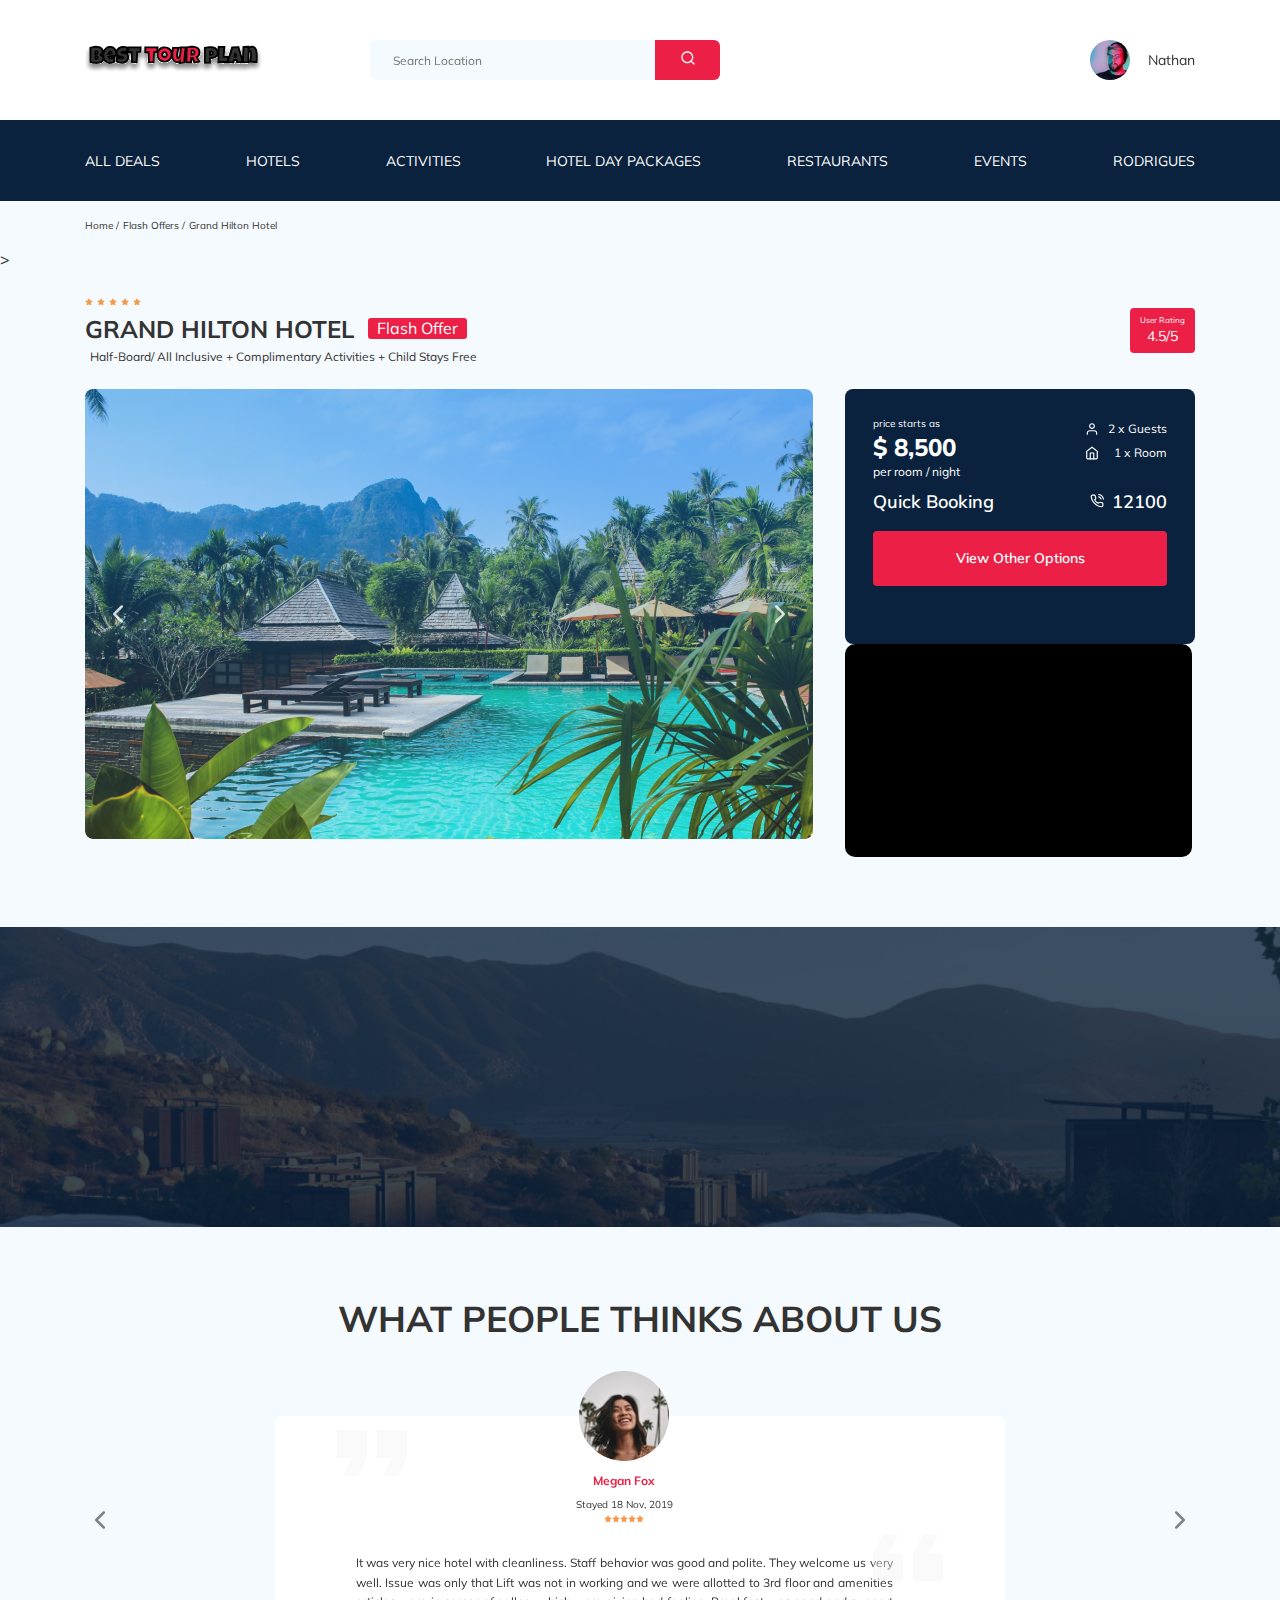
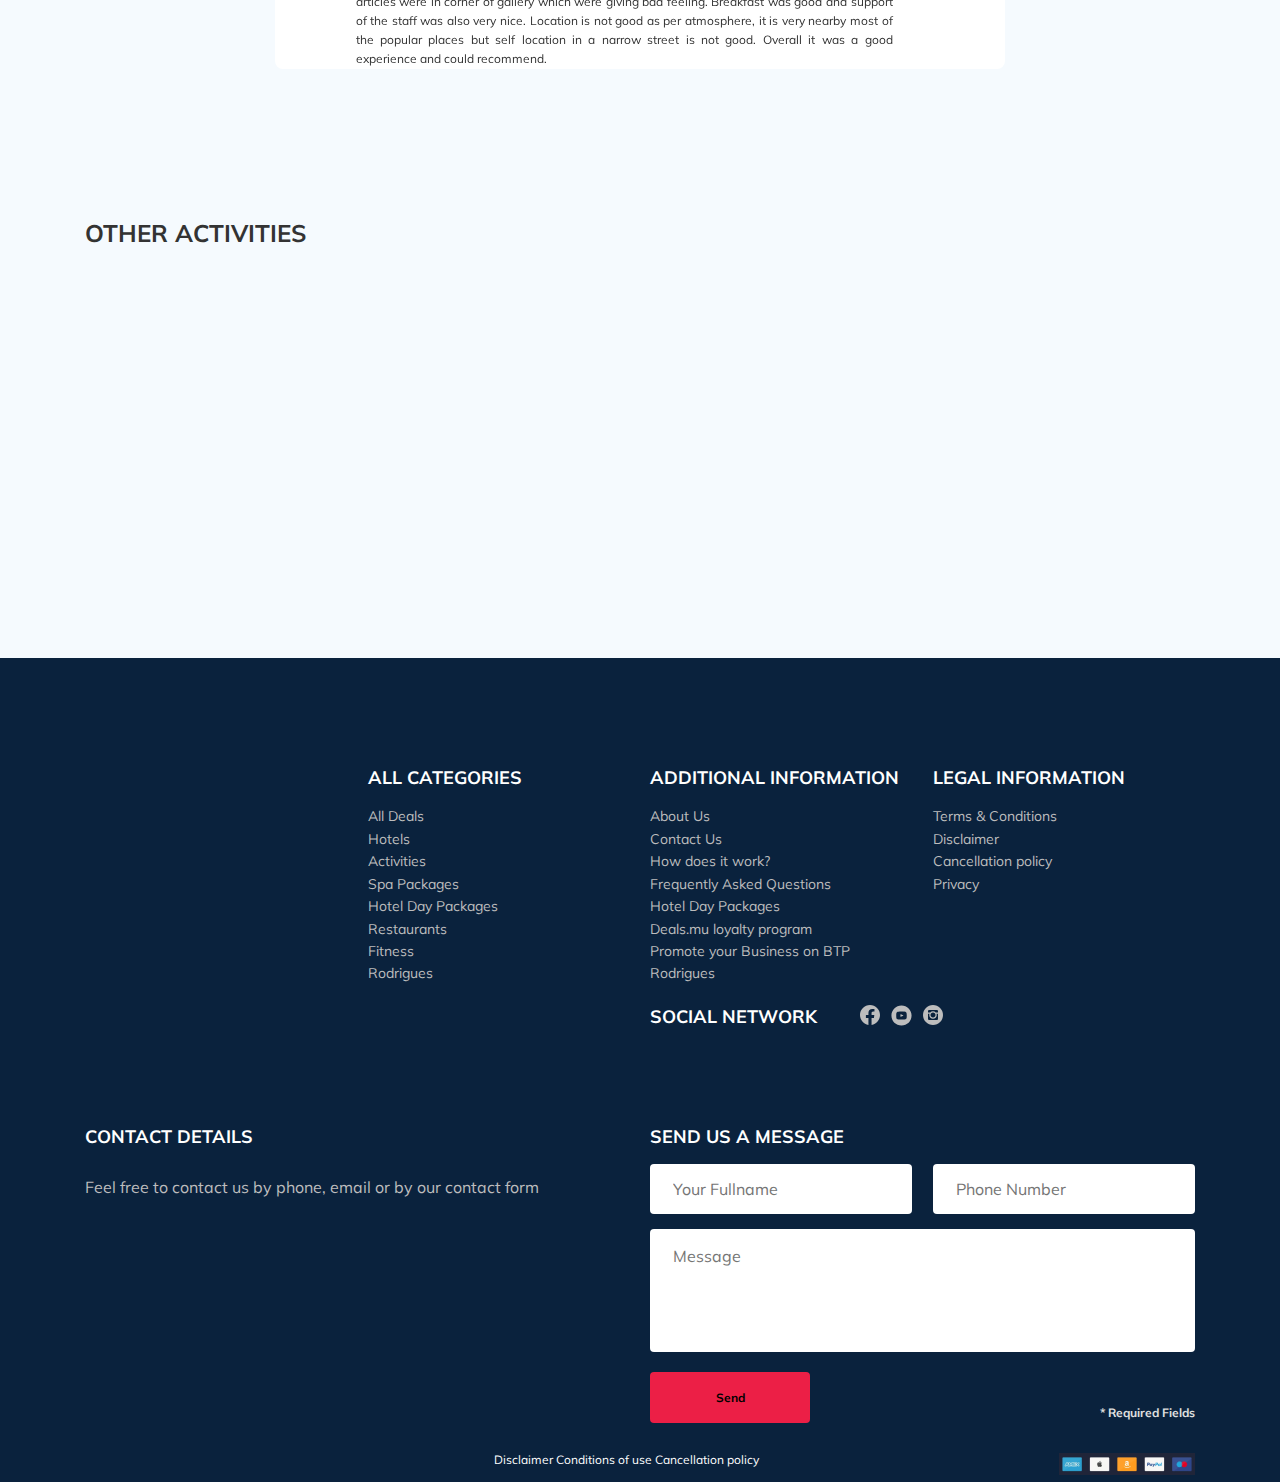
==== commit 3b07fd43: "fixing" ====
--- a/index.html
+++ b/index.html
@@ -5,7 +5,7 @@
   <meta http-equiv="X-UA-Compatible" content="IE=edge">
   <meta name="viewport" content="width=device-width, initial-scale=1.0">
   <title>Best Tour Plan - Hotel Booking</title>
-  <link rel="shortcut icon" href="/favicon.ico" type="image/x-icon">
+  <link rel="shortcut icon" href="favicon.ico" type="image/x-icon">
   <link rel="icon" href="/favicon.ico" type="image/x-icon"> 
   <link rel="preconnect" href="https://fonts.googleapis.com">
   <link rel="preconnect" href="https://fonts.gstatic.com" crossorigin>
--- a/css/style.css
+++ b/css/style.css
@@ -1,2 +1,2 @@
-*{box-sizing:border-box}body{font-family:'Mulish', sans-serif;background-color:#f5fafe;color:#333;overflow-x:hidden}.container{max-width:1110px;margin:auto}img{max-width:100%}.input{background-color:#fff;border-radius:4px;border:none;padding:0 23px;height:50px}.message{background-color:#fff;border-radius:4px;padding:18px 23px;border:none;resize:none}.button{min-width:160px;min-height:50px;padding:18px;font-style:normal;font-weight:bold;font-size:12px;line-height:15px;ccolor:#fff;background-color:#EC1F46;border:none;border-radius:4px;margin-bottom:30px}.invalid{color:#EC1F46;border-bottom:1px solid #EC1F46}/*! normalize.css v8.0.1 | MIT License | github.com/necolas/normalize.css */html{line-height:1.15;-webkit-text-size-adjust:100%}body{margin:0}main{display:block}h1{font-size:2em;margin:0.67em 0}hr{box-sizing:content-box;height:0;overflow:visible}pre{font-family:monospace, monospace;font-size:1em}a{background-color:transparent}abbr[title]{border-bottom:none;text-decoration:underline;text-decoration:underline dotted}b,strong{font-weight:bolder}code,kbd,samp{font-family:monospace, monospace;font-size:1em}small{font-size:80%}sub,sup{font-size:75%;line-height:0;position:relative;vertical-align:baseline}sub{bottom:-0.25em}sup{top:-0.5em}img{border-style:none}button,input,optgroup,select,textarea{font-family:inherit;font-size:100%;line-height:1.15;margin:0}button,input{overflow:visible}button,select{text-transform:none}button,[type="button"],[type="reset"],[type="submit"]{-webkit-appearance:button}button::-moz-focus-inner,[type="button"]::-moz-focus-inner,[type="reset"]::-moz-focus-inner,[type="submit"]::-moz-focus-inner{border-style:none;padding:0}button:-moz-focusring,[type="button"]:-moz-focusring,[type="reset"]:-moz-focusring,[type="submit"]:-moz-focusring{outline:1px dotted ButtonText}fieldset{padding:0.35em 0.75em 0.625em}legend{box-sizing:border-box;color:inherit;display:table;max-width:100%;padding:0;white-space:normal}progress{vertical-align:baseline}textarea{overflow:auto}[type="checkbox"],[type="radio"]{box-sizing:border-box;padding:0}[type="number"]::-webkit-inner-spin-button,[type="number"]::-webkit-outer-spin-button{height:auto}[type="search"]{-webkit-appearance:textfield;outline-offset:-2px}[type="search"]::-webkit-search-decoration{-webkit-appearance:none}::-webkit-file-upload-button{-webkit-appearance:button;font:inherit}details{display:block}summary{display:list-item}template{display:none}[hidden]{display:none}.navbar{background-color:#fff}.navbar-top{display:flex;align-items:center;justify-content:space-between;padding-top:40px;padding-bottom:40px}.navbar-top__menu-button{display:none}.navbar__search{margin:auto;margin-left:108px}.navbar-bottom{background-color:#0A223D}.navbar-menu{list-style-type:none;margin:0;padding:31px 0;display:flex;align-items:center;justify-content:space-between;color:#fff}.navbar-menu__link{color:inherit;text-decoration:none;text-transform:uppercase;font-size:14px;line-height:18px}.navbar-menu__item--mobile--visible{display:none}.logo{width:177px}.search{display:flex;position:relative;overflow:hidden;border-radius:6px;height:40px}.search__input{width:350px;height:100%;padding-left:23px;padding-right:75px;background-color:#f5FAFE;border:none;font-size:12px;line-height:15px;color:#333}.search__button{position:absolute;top:0;right:0;width:65px;height:100%;border:none;background-color:#EC1F46}.user{display:flex;align-items:center;text-decoration:none}.user__avatar{width:40px;height:40px;border-radius:50%;object-fit:cover}.user__name{margin-left:18px;font-size:14px;line-height:18px;color:#333}.breadcrumb-list{display:flex;align-items:center;padding:18px 0;margin:0;list-style:none}.breadcrumb-list__item{font-size:10px;line-height:13px}.breadcrumb-list__item:not(:last-child)::after{content:'/';margin-right:4px}.breadcrumb-list__link{text-decoration:none;color:inherit}.hotel{padding-top:23px;padding-bottom:70px}.hotel-info{display:flex;justify-content:space-between;align-items:center;padding-bottom:20px}.hotel-info__offer{margin-left:14px;margin-top:4px}.hotel-info__name{margin-top:4px;margin-bottom:0}.hotel-info__description{margin:5px}.hotel-name{font-size:24px;line-height:30px}.hotel-wrapper{display:flex;flex-wrap:wrap;align-items:center}.hotel-description{font-size:12px;line-height:15px}.hotel-grid{display:flex;justify-content:space-between}.hotel-right{display:flex;flex-direction:column;justify-content:space-between}.hotel-slider{width:728px;height:450px;position:relative;overflow:hidden}.hotel-slider__item{width:100%;height:100%;position:relative;border-radius:8px;overflow:hidden}.hotel-slider__item:after{content:'';position:absolute;width:100%;height:100%;top:0;bottom:0;left:0;right:0;background:linear-gradient(180deg, rgba(0,122,223,0.48) 0%, rgba(255,255,255,0.128) 100%);z-index:10}.hotel-slider__button{position:absolute;top:50%;transform:translateY(-50%);z-index:99;width:30px;height:30px;border:none;cursor:pointer;background-repeat:no-repeat;background-position:center;background-size:10px;background-color:transparent}.hotel-slider__button--next{right:18px;background-image:url(../img/next.svg)}.hotel-slider__button--prev{left:18px;background-image:url(../img/prev.svg)}.stars{flex-basis:100%}.offer{font-style:10px;line-height:13px;padding:4px 9px;background-color:#EC1F46;border-radius:3px;color:#fff}.rating{max-width:65px;min-height:45px;text-align:center;color:#fff;background-color:#EC1F46;border-radius:4px;cursor:pointer}.rating__text{font-size:8px;line-height:10px}.rating__counter{font-size:14px;line-height:18px}.booking{background-color:#0A223D;color:#fff;border-radius:8px;width:350px;min-height:210px;padding:28px}.booking__info{display:flex;justify-content:space-between;margin-bottom:9px}.booking__price{display:flex;flex-direction:column}.booking__start{font-size:10px;line-height:14px}.booking__pricetag{font-style:normal;font-weight:800;font-size:24px;line-height:33px}.booking__per-room{font-style:normal;font-weight:normal;font-size:12px;line-height:16px}.booking__room{margin-top:4px}.booking__text{display:flex;align-items:center;justify-content:space-between;margin-bottom:8px;font-style:normal;font-weight:normal;font-size:12px;line-height:16px}.booking__description{margin-left:9px}.booking__call-center{display:flex;justify-content:space-between;align-items:center;margin-bottom:17px}.booking__heading{font-style:normal;font-weight:600;font-size:18px;line-height:25px}.booking__number{display:flex;align-items:center;justify-content:space-between;color:inherit;text-decoration:none;font-weight:600;font-size:18px;line-height:25px}.booking__num{margin-left:8px}.booking__button{width:100%;min-height:45px;font-weight:600;font-size:14px;line-height:19px;border-radius:4px;background-color:#EC1F46;color:#fff;border:none;cursor:pointer}.map{width:347px;height:213px;background-color:#000;border:none;border-radius:10px;overflow:hidden}.newsletter{position:relative;padding:98px 0 87px 0;background-image:url(../img/newsletter-bg.jpeg);background-repeat:no-repeat;background-position:center;background-size:cover}.newsletter::before{content:'';position:absolute;top:0;left:0;right:0;bottom:0;width:100%;height:100%;background-color:rgba(10,34,61,0.8)}.newsletter-wrapper{position:relative;display:flex;align-items:center;justify-content:space-between;max-width:731px;margin:auto}.newsletter-title{color:#fff;font-style:normal;font-weight:300;font-size:24px;line-height:30px}.newsletter-title__strong{display:block;font-size:36px;line-height:45px;text-transform:uppercase}.subscribe{position:relative;width:350px;height:55px;border-radius:4px;overflow:hidden}.subscribe__input{position:absolute;width:100%;height:100%;border:none;padding-left:33px;padding-right:75px;font-style:normal;font-weight:300;font-size:14px;line-height:18px}.subscribe__button{position:absolute;min-width:65px;right:0;top:0;height:100%;border:none;background-color:#EC1F46;color:#fff}.reviews{padding:40px 0 70px 0}.reviews__title{font-style:normal;font-weight:bold;font-size:36px;line-height:45px;text-align:center;text-transform:uppercase}.reviews-slider{position:relative}.reviews-slider__item{position:relative;display:flex;flex-direction:column;align-items:center;max-width:730px;margin:45px auto 0;background-color:#fff;border-radius:8px;padding:0 62px 0 30px}.reviews-slider__item:before{content:'';position:absolute;left:62px;top:13px;width:70px;height:47px;background-image:url(../img/quote-left.svg);background-repeat:no-repeat}.reviews-slider__item:after{content:'';position:absolute;right:62px;top:118px;width:70px;height:47px;background-image:url(../img/quote-right.svg);background-repeat:no-repeat}.reviews-slider__button{position:absolute;top:50%;transform:translateY(-50%);width:30px;height:30px;background-repeat:no-repeat;background-size:10px;background-position:center;border:none;background-color:transparent;cursor:pointer;z-index:99}.reviews-slider__button--prev{background-image:url(../img/arrow-prev-secondery.svg);left:0}.reviews-slider__button--next{background-image:url(../img/arrow-next-secondery.svg);right:0}.reviews-slider__profile{display:flex;flex-direction:column;align-items:center;margin-top:-45px;margin-bottom:30px}.reviews-slider__avatar{width:90px;height:90px;border-radius:50%;object-fit:cover}.reviews-slider__username{font-style:normal;font-weight:bold;font-size:12px;line-height:15px;color:#EC1F46;margin-bottom:10px}.reviews-slider__date{font-style:normal;font-weight:normal;font-size:10px;line-height:13px;margin-bottom:4px}.reviews-slider__rating{display:flex;align-items:center}.reviews-slider__text{max-width:537px;font-style:normal;font-weight:normal;font-size:12px;line-height:160%;text-align:justify;margin:auto}.activities{padding:60px 0 98px 0}.activities__title{font-style:normal;font-weight:bold;font-size:24px;line-height:30px;text-transform:uppercase;margin-bottom:57px}.activities-wrapper{display:flex;justify-content:space-between}.card{position:relative;display:flex;flex-direction:column;align-items:flex-start;padding:24px 26px;width:255px;height:255px;border-radius:6px;overflow:hidden}.card:before{position:relative;content:'';position:absolute;left:0;right:0;top:0;bottom:0;background:linear-gradient(179.83degrgba 196,196,196,0 35.34%, #0A223D 99.85%);z-index:-1}.card__image{position:absolute;left:0;right:0;top:0;bottom:0;width:100%;height:100%;object-fit:cover;z-index:-2}.card__title{margin-top:auto;margin-bottom:18px;color:#fff;font-style:bold;font-size:16px;line-height:20px}.card__button{font-style:normal;font-weight:600;font-size:12px;line-height:16px;color:#fff;padding:7px 22px;border:none;background-color:#EC1F46;border-radius:4px;cursor:pointer}.footer{background-color:#0A223D;color:#fff;padding-top:108px;padding-bottom:4px}.footer-wrapper{display:grid;grid-template-columns:repeat(4, minmax(min-content, 1fr));grid-gap:20px;grid-auto-rows:minmax(40px, min-content);align-items:start}.footer__logo{width:166px;grid-row:1 / 3;align-self:stretch}.footer__categories{grid-row:1 / 4}.footer__social-links{display:flex;align-items:center;min-width:83px;justify-content:space-between}.footer__social-network{display:flex;align-content:start;grid-row:2 / 4;grid-column:span 2}.footer__contact-details{grid-column:span 2}.footer__contact-form{grid-column:span 2}.footer__form{display:flex;align-items:center;justify-content:space-between;flex-wrap:wrap}.footer__ul{padding:0;margin:0;list-style:none}.footer__title{font-style:normal;font-weight:bold;font-size:18px;line-height:23px;margin:0 0 16px 0;text-transform:uppercase}.footer__title--inline{margin:0 43px 0 0}.footer__title--mb-3{margin-bottom:30px}.footer__item{display:flex;align-items:flex-start;font-style:normal;font-weight:normal;font-size:14px;line-height:160%;color:#BDBDBD}.footer__item--mb-2{margin-bottom:20px}.footer__icon-wrapper{min-width:40px}.footer__text{color:#BDBDBD;margin-bottom:22px}.footer__link{text-decoration:none;color:inherit}.footer__input{width:100%}.footer__input-group{margin-bottom:15px;flex-basis:48%}.footer__message{flex-basis:100%;margin-bottom:20px}.footer__info{font-style:normal;font-weight:bold;font-size:12px;line-height:15px;color:#E0E0E0}.footer-bottom{display:flex;justify-content:flex-end;min-width:600px}.footer-bottom__text{font-weight:400;font-style:normal;font-size:12px;hine-height:15px;margin-right:300px}.footer__message{height:123px}.modal__overlay{position:fixed;left:0;top:0;right:0;bottom:0;background-color:rgba(0,143,223,0.39);z-index:100;visibility:hidden;opacity:0;transition:opacity 0.2s}.modal__overlay--visible{visibility:visible;opacity:1}.modal__dialog{position:fixed;top:50%;left:50%;max-width:478px;padding:33px 88px;background-color:#0A223D;transform:translate(-50%, -50%);color:#fff;border-radius:8px;z-index:101;visibility:hidden;opacity:0;transition:opacity 0.2s}.modal__dialog--visible{visibility:visible;opacity:1}.modal__close{position:absolute;right:18px;top:17px;text-decoration:none;cursor:pointer}.modal__title{font-style:normal;font-weight:bold;font-size:18px;line-height:23px;margin-bottom:15px;text-transform:uppercase}.modal__input{width:100%;margin-top:15px}.modal__message{width:100%;min-height:123px;margin-top:15px}.modal__info{font-style:normal;font-weight:bold;font-size:12px;line-height:35px;color:#E0E0E0}.modal__button{margin-top:15px}@media (max-width: 1200px){.contaner{max-width:960px}.hotel-slider__image{width:100%;height:100%;object-fit:cover}.hotel__slider{min-width:600px}.card{width:230px;height:230px}.footer__input-group{flex-basis:100%}}@media (max-width: 992px){.container,.newsletter-wrapper{max-width:700px}.logo{width:132px}.navbar-top{padding-top:30px;padding-bottom:30px}.navbar__search{margin-left:auto}.navbar-menu{padding-top:22px;padding-bottom:22px}.navbar-menu__link{font-size:12px;line-height:15px}.search__input{width:340px}.hotel-grid{flex-direction:column}.hotel__slider{width:100%;margin-bottom:30px}.hotel-right{flex-direction:row}.hotel-slider{width:100%}.booking{width:340px}.map{width:340px}.reviews-slider__item{max-width:580px;overflow:hidden}.activities-wrapper{flex-wrap:wrap}.activities__card{margin-bottom:20px}.card{width:340px;height:230px}.footer-wrapper{grid-template-columns:repeat 6,1fr;grid-row-gap:40px}.footer__input-group{flex-basis:100%}.footer__logo{grid-row:1 / 2}.footer__social-network{grid-row:1 / 2;grid-column:span 4;align-self:center}.footer__categories{grid-row:2 / 3;grid-column:span 2}.footer__additional{grid-column:span 2}.footer__legal{grid-column:span 2}.footer__contact-details{grid-column:span 5;grid-row:3}.footer__contact-form{grid-column:span 5;grid-row:4}}@media (max-width: 768px){.container{max-width:576px;width:100%}body{padding-top:78px}.navbar--mobile--fixed{position:fixed;left:0;right:0;top:0;z-index:99}.navbar__search--mobile--hidden,.navbar__user--mobile--hidden{display:none}.navbar__search--mobile--visible,.navbar__user--mobile--visible{display:flex}.navbar__user{flex-direction:column;justify-content:center}.navbar-bottom{display:none;position:fixed;left:0;right:0;bottom:0;top:78px;padding-top:30px}.navbar-bottom--visible{display:block}.navbar-menu{flex-direction:column}.navbar-menu__item{margin-bottom:20px}.navbar-menu__item--mobile--visible{display:block}.menu-button{display:flex;width:16px;height:11px;padding:0;align-items:center;justify-content:space-between;flex-direction:column;border:none;background-color:#ffffff;cursor:pointer}.menu-button__line{width:16px;height:1px;background-color:#333}.user__name{color:#fff}.user__name--light{margin-left:0;margin-top:10px}.stars{flex-basis:auto}.hotel-name{flex-basis:100%}.hotel-wrapper{justify-content:space-between}.hotel-info__text{width:100%}.hotel-info__name{margin-top:10px;margin-bottom:0}.hotel-info__rating{display:none}.hotel-info__offer{order:-1;margin-left:0}.hotel-right{flex-direction:column;min-height:450px}.hotel-slider{height:350px}.booking{width:100%}.map{width:100%}.newsletter-wrapper{max-width:576px;width:92%;flex-direction:column;align-items:flex-start}.reviews-slider__item{padding:0 30px 30px}.reviews-slider__item:after,.reviews-slider__item::before{display:none}.reviews-slider__button{top:32px}.reviews-slider__button--prev{left:50%;transform:translate(-50%, 0);margin-left:-65px}.reviews-slider__button--next{right:50%;transform:translate(50%, 0);margin-right:-65px}.activities{padding-top:40px;padding-bottom:60px}.card{width:49%;height:255px}.footer__input-group{flex-basis:100%}}@media (max-width: 576px){.logo{width:99px}.hotel__slider{margin-bottom:20px}.hotel-slider{height:250px}.newsletter{padding:76px 0 83px 0}.newsletter__title{margin-bottom:37px}.subscribe{width:100%}.card{width:100%}.footer-wrapper{grid-template-columns:1fr}.footer__logo{grid-row:1;grid-column:1}.footer__social-network{grid-row:2;grid-column:1}.footer__additional{grid-row:3;grid-column:1}.footer__categories{grid-row:4;grid-column:1}.footer__legal{grid-row:5;grid-column:1}.footer__contact-details{grid-row:6;grid-column:1}.footer__contact-form{grid-row:7;grid-column:1}.footer__info{grid-column:1;flex-basis:100%;margin-left:0;margin-top:-200px}.footer__button{grid-column:1;margin-top:30px}.footer-bottom{display:block}}@media (max-width: 490px){.logo{width:-100px;height:13px}}
+*{box-sizing:border-box}body{font-family:'Mulish', sans-serif;background-color:#f5fafe;color:#333;overflow-x:hidden}.container{max-width:1110px;margin:auto}img{max-width:100%}.input{background-color:#fff;border-radius:4px;border:none;padding:0 23px;height:50px}.message{background-color:#fff;border-radius:4px;padding:18px 23px;border:none;resize:none}.button{min-width:160px;min-height:50px;padding:18px;font-style:normal;font-weight:bold;font-size:12px;line-height:15px;ccolor:#fff;background-color:#EC1F46;border:none;border-radius:4px;margin-bottom:30px}.invalid{color:#EC1F46;border-bottom:1px solid #EC1F46}/*! normalize.css v8.0.1 | MIT License | github.com/necolas/normalize.css */html{line-height:1.15;-webkit-text-size-adjust:100%}body{margin:0}main{display:block}h1{font-size:2em;margin:0.67em 0}hr{box-sizing:content-box;height:0;overflow:visible}pre{font-family:monospace, monospace;font-size:1em}a{background-color:transparent}abbr[title]{border-bottom:none;text-decoration:underline;text-decoration:underline dotted}b,strong{font-weight:bolder}code,kbd,samp{font-family:monospace, monospace;font-size:1em}small{font-size:80%}sub,sup{font-size:75%;line-height:0;position:relative;vertical-align:baseline}sub{bottom:-0.25em}sup{top:-0.5em}img{border-style:none}button,input,optgroup,select,textarea{font-family:inherit;font-size:100%;line-height:1.15;margin:0}button,input{overflow:visible}button,select{text-transform:none}button,[type="button"],[type="reset"],[type="submit"]{-webkit-appearance:button}button::-moz-focus-inner,[type="button"]::-moz-focus-inner,[type="reset"]::-moz-focus-inner,[type="submit"]::-moz-focus-inner{border-style:none;padding:0}button:-moz-focusring,[type="button"]:-moz-focusring,[type="reset"]:-moz-focusring,[type="submit"]:-moz-focusring{outline:1px dotted ButtonText}fieldset{padding:0.35em 0.75em 0.625em}legend{box-sizing:border-box;color:inherit;display:table;max-width:100%;padding:0;white-space:normal}progress{vertical-align:baseline}textarea{overflow:auto}[type="checkbox"],[type="radio"]{box-sizing:border-box;padding:0}[type="number"]::-webkit-inner-spin-button,[type="number"]::-webkit-outer-spin-button{height:auto}[type="search"]{-webkit-appearance:textfield;outline-offset:-2px}[type="search"]::-webkit-search-decoration{-webkit-appearance:none}::-webkit-file-upload-button{-webkit-appearance:button;font:inherit}details{display:block}summary{display:list-item}template{display:none}[hidden]{display:none}.navbar{background-color:#fff}.navbar-top{display:flex;align-items:center;justify-content:space-between;padding-top:40px;padding-bottom:40px}.navbar-top__menu-button{display:none}.navbar__search{margin:auto;margin-left:108px}.navbar-bottom{background-color:#0A223D}.navbar-menu{list-style-type:none;margin:0;padding:31px 0;display:flex;align-items:center;justify-content:space-between;color:#fff}.navbar-menu__link{color:inherit;text-decoration:none;text-transform:uppercase;font-size:14px;line-height:18px}.navbar-menu__item--mobile--visible{display:none}.logo{width:177px}.search{display:flex;position:relative;overflow:hidden;border-radius:6px;height:40px}.search__input{width:350px;height:100%;padding-left:23px;padding-right:75px;background-color:#f5FAFE;border:none;font-size:12px;line-height:15px;color:#333}.search__button{position:absolute;top:0;right:0;width:65px;height:100%;border:none;background-color:#EC1F46}.user{display:flex;align-items:center;text-decoration:none}.user__avatar{width:40px;height:40px;border-radius:50%;object-fit:cover}.user__name{margin-left:18px;font-size:14px;line-height:18px;color:#333}.breadcrumb-list{display:flex;align-items:center;padding:18px 0;margin:0;list-style:none}.breadcrumb-list__item{font-size:10px;line-height:13px}.breadcrumb-list__item:not(:last-child)::after{content:'/';margin-right:4px}.breadcrumb-list__link{text-decoration:none;color:inherit}.hotel{padding-top:23px;padding-bottom:70px}.hotel-info{display:flex;justify-content:space-between;align-items:center;padding-bottom:20px}.hotel-info__offer{margin-left:14px;margin-top:4px}.hotel-info__name{margin-top:4px;margin-bottom:0}.hotel-info__description{margin:5px}.hotel-name{font-size:24px;line-height:30px}.hotel-wrapper{display:flex;flex-wrap:wrap;align-items:center}.hotel-description{font-size:12px;line-height:15px}.hotel-grid{display:flex;justify-content:space-between}.hotel-right{display:flex;flex-direction:column;justify-content:space-between}.hotel-slider{width:728px;height:450px;position:relative;overflow:hidden}.hotel-slider__item{width:100%;height:100%;position:relative;border-radius:8px;overflow:hidden}.hotel-slider__item:after{content:'';position:absolute;width:100%;height:100%;top:0;bottom:0;left:0;right:0;background:linear-gradient(180deg, rgba(0,122,223,0.48) 0%, rgba(255,255,255,0.128) 100%);z-index:10}.hotel-slider__button{position:absolute;top:50%;transform:translateY(-50%);z-index:99;width:30px;height:30px;border:none;cursor:pointer;background-repeat:no-repeat;background-position:center;background-size:10px;background-color:transparent}.hotel-slider__button--next{right:18px;background-image:url(../img/next.svg)}.hotel-slider__button--prev{left:18px;background-image:url(../img/prev.svg)}.stars{flex-basis:100%}.offer{font-style:10px;line-height:13px;padding:4px 9px;background-color:#EC1F46;border-radius:3px;color:#fff}.rating{max-width:65px;min-height:45px;text-align:center;color:#fff;background-color:#EC1F46;border-radius:4px;cursor:pointer}.rating__text{font-size:8px;line-height:10px}.rating__counter{font-size:14px;line-height:18px}.booking{background-color:#0A223D;color:#fff;border-radius:8px;width:350px;min-height:210px;padding:28px}.booking__info{display:flex;justify-content:space-between;margin-bottom:9px}.booking__price{display:flex;flex-direction:column}.booking__start{font-size:10px;line-height:14px}.booking__pricetag{font-style:normal;font-weight:800;font-size:24px;line-height:33px}.booking__per-room{font-style:normal;font-weight:normal;font-size:12px;line-height:16px}.booking__room{margin-top:4px}.booking__text{display:flex;align-items:center;justify-content:space-between;margin-bottom:8px;font-style:normal;font-weight:normal;font-size:12px;line-height:16px}.booking__description{margin-left:9px}.booking__call-center{display:flex;justify-content:space-between;align-items:center;margin-bottom:17px}.booking__heading{font-style:normal;font-weight:600;font-size:18px;line-height:25px}.booking__number{display:flex;align-items:center;justify-content:space-between;color:inherit;text-decoration:none;font-weight:600;font-size:18px;line-height:25px}.booking__num{margin-left:8px}.booking__button{width:100%;min-height:45px;font-weight:600;font-size:14px;line-height:19px;border-radius:4px;background-color:#EC1F46;color:#fff;border:none;cursor:pointer}.map{width:347px;height:213px;background-color:#000;border:none;border-radius:10px;overflow:hidden}.newsletter{position:relative;padding:98px 0 87px 0;background-image:url(../img/newsletter-bg.jpg);background-repeat:no-repeat;background-position:center;background-size:cover}.newsletter::before{content:'';position:absolute;top:0;left:0;right:0;bottom:0;width:100%;height:100%;background-color:rgba(10,34,61,0.8)}.newsletter-wrapper{position:relative;display:flex;align-items:center;justify-content:space-between;max-width:731px;margin:auto}.newsletter-title{color:#fff;font-style:normal;font-weight:300;font-size:24px;line-height:30px}.newsletter-title__strong{display:block;font-size:36px;line-height:45px;text-transform:uppercase}.subscribe{position:relative;width:350px;height:55px;border-radius:4px;overflow:hidden}.subscribe__input{position:absolute;width:100%;height:100%;border:none;padding-left:33px;padding-right:75px;font-style:normal;font-weight:300;font-size:14px;line-height:18px}.subscribe__button{position:absolute;min-width:65px;right:0;top:0;height:100%;border:none;background-color:#EC1F46;color:#fff}.reviews{padding:40px 0 70px 0}.reviews__title{font-style:normal;font-weight:bold;font-size:36px;line-height:45px;text-align:center;text-transform:uppercase}.reviews-slider{position:relative}.reviews-slider__item{position:relative;display:flex;flex-direction:column;align-items:center;max-width:730px;margin:45px auto 0;background-color:#fff;border-radius:8px;padding:0 62px 0 30px}.reviews-slider__item:before{content:'';position:absolute;left:62px;top:13px;width:70px;height:47px;background-image:url(../img/quote-left.svg);background-repeat:no-repeat}.reviews-slider__item:after{content:'';position:absolute;right:62px;top:118px;width:70px;height:47px;background-image:url(../img/quote-right.svg);background-repeat:no-repeat}.reviews-slider__button{position:absolute;top:50%;transform:translateY(-50%);width:30px;height:30px;background-repeat:no-repeat;background-size:10px;background-position:center;border:none;background-color:transparent;cursor:pointer;z-index:99}.reviews-slider__button--prev{background-image:url(../img/arrow-prev-secondery.svg);left:0}.reviews-slider__button--next{background-image:url(../img/arrow-next-secondery.svg);right:0}.reviews-slider__profile{display:flex;flex-direction:column;align-items:center;margin-top:-45px;margin-bottom:30px}.reviews-slider__avatar{width:90px;height:90px;border-radius:50%;object-fit:cover}.reviews-slider__username{font-style:normal;font-weight:bold;font-size:12px;line-height:15px;color:#EC1F46;margin-bottom:10px}.reviews-slider__date{font-style:normal;font-weight:normal;font-size:10px;line-height:13px;margin-bottom:4px}.reviews-slider__rating{display:flex;align-items:center}.reviews-slider__text{max-width:537px;font-style:normal;font-weight:normal;font-size:12px;line-height:160%;text-align:justify;margin:auto}.activities{padding:60px 0 98px 0}.activities__title{font-style:normal;font-weight:bold;font-size:24px;line-height:30px;text-transform:uppercase;margin-bottom:57px}.activities-wrapper{display:flex;justify-content:space-between}.card{position:relative;display:flex;flex-direction:column;align-items:flex-start;padding:24px 26px;width:255px;height:255px;border-radius:6px;overflow:hidden}.card:before{position:relative;content:'';position:absolute;left:0;right:0;top:0;bottom:0;background:linear-gradient(179.83degrgba 196,196,196,0 35.34%, #0A223D 99.85%);z-index:-1}.card__image{position:absolute;left:0;right:0;top:0;bottom:0;width:100%;height:100%;object-fit:cover;z-index:-2}.card__title{margin-top:auto;margin-bottom:18px;color:#fff;font-style:bold;font-size:16px;line-height:20px}.card__button{font-style:normal;font-weight:600;font-size:12px;line-height:16px;color:#fff;padding:7px 22px;border:none;background-color:#EC1F46;border-radius:4px;cursor:pointer}.footer{background-color:#0A223D;color:#fff;padding-top:108px;padding-bottom:4px}.footer-wrapper{display:grid;grid-template-columns:repeat(4, minmax(min-content, 1fr));grid-gap:20px;grid-auto-rows:minmax(40px, min-content);align-items:start}.footer__logo{width:166px;grid-row:1 / 3;align-self:stretch}.footer__categories{grid-row:1 / 4}.footer__social-links{display:flex;align-items:center;min-width:83px;justify-content:space-between}.footer__social-network{display:flex;align-content:start;grid-row:2 / 4;grid-column:span 2}.footer__contact-details{grid-column:span 2}.footer__contact-form{grid-column:span 2}.footer__form{display:flex;align-items:center;justify-content:space-between;flex-wrap:wrap}.footer__ul{padding:0;margin:0;list-style:none}.footer__title{font-style:normal;font-weight:bold;font-size:18px;line-height:23px;margin:0 0 16px 0;text-transform:uppercase}.footer__title--inline{margin:0 43px 0 0}.footer__title--mb-3{margin-bottom:30px}.footer__item{display:flex;align-items:flex-start;font-style:normal;font-weight:normal;font-size:14px;line-height:160%;color:#BDBDBD}.footer__item--mb-2{margin-bottom:20px}.footer__icon-wrapper{min-width:40px}.footer__text{color:#BDBDBD;margin-bottom:22px}.footer__link{text-decoration:none;color:inherit}.footer__input{width:100%}.footer__input-group{margin-bottom:15px;flex-basis:48%}.footer__message{flex-basis:100%;margin-bottom:20px}.footer__info{font-style:normal;font-weight:bold;font-size:12px;line-height:15px;color:#E0E0E0}.footer-bottom{display:flex;justify-content:flex-end;min-width:600px}.footer-bottom__text{font-weight:400;font-style:normal;font-size:12px;hine-height:15px;margin-right:300px}.footer__message{height:123px}.modal__overlay{position:fixed;left:0;top:0;right:0;bottom:0;background-color:rgba(0,143,223,0.39);z-index:100;visibility:hidden;opacity:0;transition:opacity 0.2s}.modal__overlay--visible{visibility:visible;opacity:1}.modal__dialog{position:fixed;top:50%;left:50%;max-width:478px;padding:33px 88px;background-color:#0A223D;transform:translate(-50%, -50%);color:#fff;border-radius:8px;z-index:101;visibility:hidden;opacity:0;transition:opacity 0.2s}.modal__dialog--visible{visibility:visible;opacity:1}.modal__close{position:absolute;right:18px;top:17px;text-decoration:none;cursor:pointer}.modal__title{font-style:normal;font-weight:bold;font-size:18px;line-height:23px;margin-bottom:15px;text-transform:uppercase}.modal__input{width:100%;margin-top:15px}.modal__message{width:100%;min-height:123px;margin-top:15px}.modal__info{font-style:normal;font-weight:bold;font-size:12px;line-height:35px;color:#E0E0E0}.modal__button{margin-top:15px}@media (max-width: 1200px){.contaner{max-width:960px}.hotel-slider__image{width:100%;height:100%;object-fit:cover}.hotel__slider{min-width:600px}.card{width:230px;height:230px}.footer__input-group{flex-basis:100%}}@media (max-width: 992px){.container,.newsletter-wrapper{max-width:700px}.logo{width:132px}.navbar-top{padding-top:30px;padding-bottom:30px}.navbar__search{margin-left:auto}.navbar-menu{padding-top:22px;padding-bottom:22px}.navbar-menu__link{font-size:12px;line-height:15px}.search__input{width:340px}.hotel-grid{flex-direction:column}.hotel__slider{width:100%;margin-bottom:30px}.hotel-right{flex-direction:row}.hotel-slider{width:100%}.booking{width:340px}.map{width:340px}.reviews-slider__item{max-width:580px;overflow:hidden}.activities-wrapper{flex-wrap:wrap}.activities__card{margin-bottom:20px}.card{width:340px;height:230px}.footer-wrapper{grid-template-columns:repeat 6,1fr;grid-row-gap:40px}.footer__input-group{flex-basis:100%}.footer__logo{grid-row:1 / 2}.footer__social-network{grid-row:1 / 2;grid-column:span 4;align-self:center}.footer__categories{grid-row:2 / 3;grid-column:span 2}.footer__additional{grid-column:span 2}.footer__legal{grid-column:span 2}.footer__contact-details{grid-column:span 5;grid-row:3}.footer__contact-form{grid-column:span 5;grid-row:4}}@media (max-width: 768px){.container{max-width:576px;width:100%}body{padding-top:78px}.navbar--mobile--fixed{position:fixed;left:0;right:0;top:0;z-index:99}.navbar__search--mobile--hidden,.navbar__user--mobile--hidden{display:none}.navbar__search--mobile--visible,.navbar__user--mobile--visible{display:flex}.navbar__user{flex-direction:column;justify-content:center}.navbar-bottom{display:none;position:fixed;left:0;right:0;bottom:0;top:78px;padding-top:30px}.navbar-bottom--visible{display:block}.navbar-menu{flex-direction:column}.navbar-menu__item{margin-bottom:20px}.navbar-menu__item--mobile--visible{display:block}.menu-button{display:flex;width:16px;height:11px;padding:0;align-items:center;justify-content:space-between;flex-direction:column;border:none;background-color:#ffffff;cursor:pointer}.menu-button__line{width:16px;height:1px;background-color:#333}.user__name{color:#fff}.user__name--light{margin-left:0;margin-top:10px}.stars{flex-basis:auto}.hotel-name{flex-basis:100%}.hotel-wrapper{justify-content:space-between}.hotel-info__text{width:100%}.hotel-info__name{margin-top:10px;margin-bottom:0}.hotel-info__rating{display:none}.hotel-info__offer{order:-1;margin-left:0}.hotel-right{flex-direction:column;min-height:450px}.hotel-slider{height:350px}.booking{width:100%}.map{width:100%}.newsletter-wrapper{max-width:576px;width:92%;flex-direction:column;align-items:flex-start}.reviews-slider__item{padding:0 30px 30px}.reviews-slider__item:after,.reviews-slider__item::before{display:none}.reviews-slider__button{top:32px}.reviews-slider__button--prev{left:50%;transform:translate(-50%, 0);margin-left:-65px}.reviews-slider__button--next{right:50%;transform:translate(50%, 0);margin-right:-65px}.activities{padding-top:40px;padding-bottom:60px}.card{width:49%;height:255px}.footer__input-group{flex-basis:100%}}@media (max-width: 576px){.logo{width:99px}.hotel__slider{margin-bottom:20px}.hotel-slider{height:250px}.newsletter{padding:76px 0 83px 0}.newsletter__title{margin-bottom:37px}.subscribe{width:100%}.card{width:100%}.footer-wrapper{grid-template-columns:1fr}.footer__logo{grid-row:1;grid-column:1}.footer__social-network{grid-row:2;grid-column:1}.footer__additional{grid-row:3;grid-column:1}.footer__categories{grid-row:4;grid-column:1}.footer__legal{grid-row:5;grid-column:1}.footer__contact-details{grid-row:6;grid-column:1}.footer__contact-form{grid-row:7;grid-column:1}.footer__info{grid-column:1;flex-basis:100%;margin-left:0;margin-top:-200px}.footer__button{grid-column:1;margin-top:30px}.footer-bottom{display:block}}@media (max-width: 490px){.logo{width:-100px;height:13px}}
 /*# sourceMappingURL=style.css.map */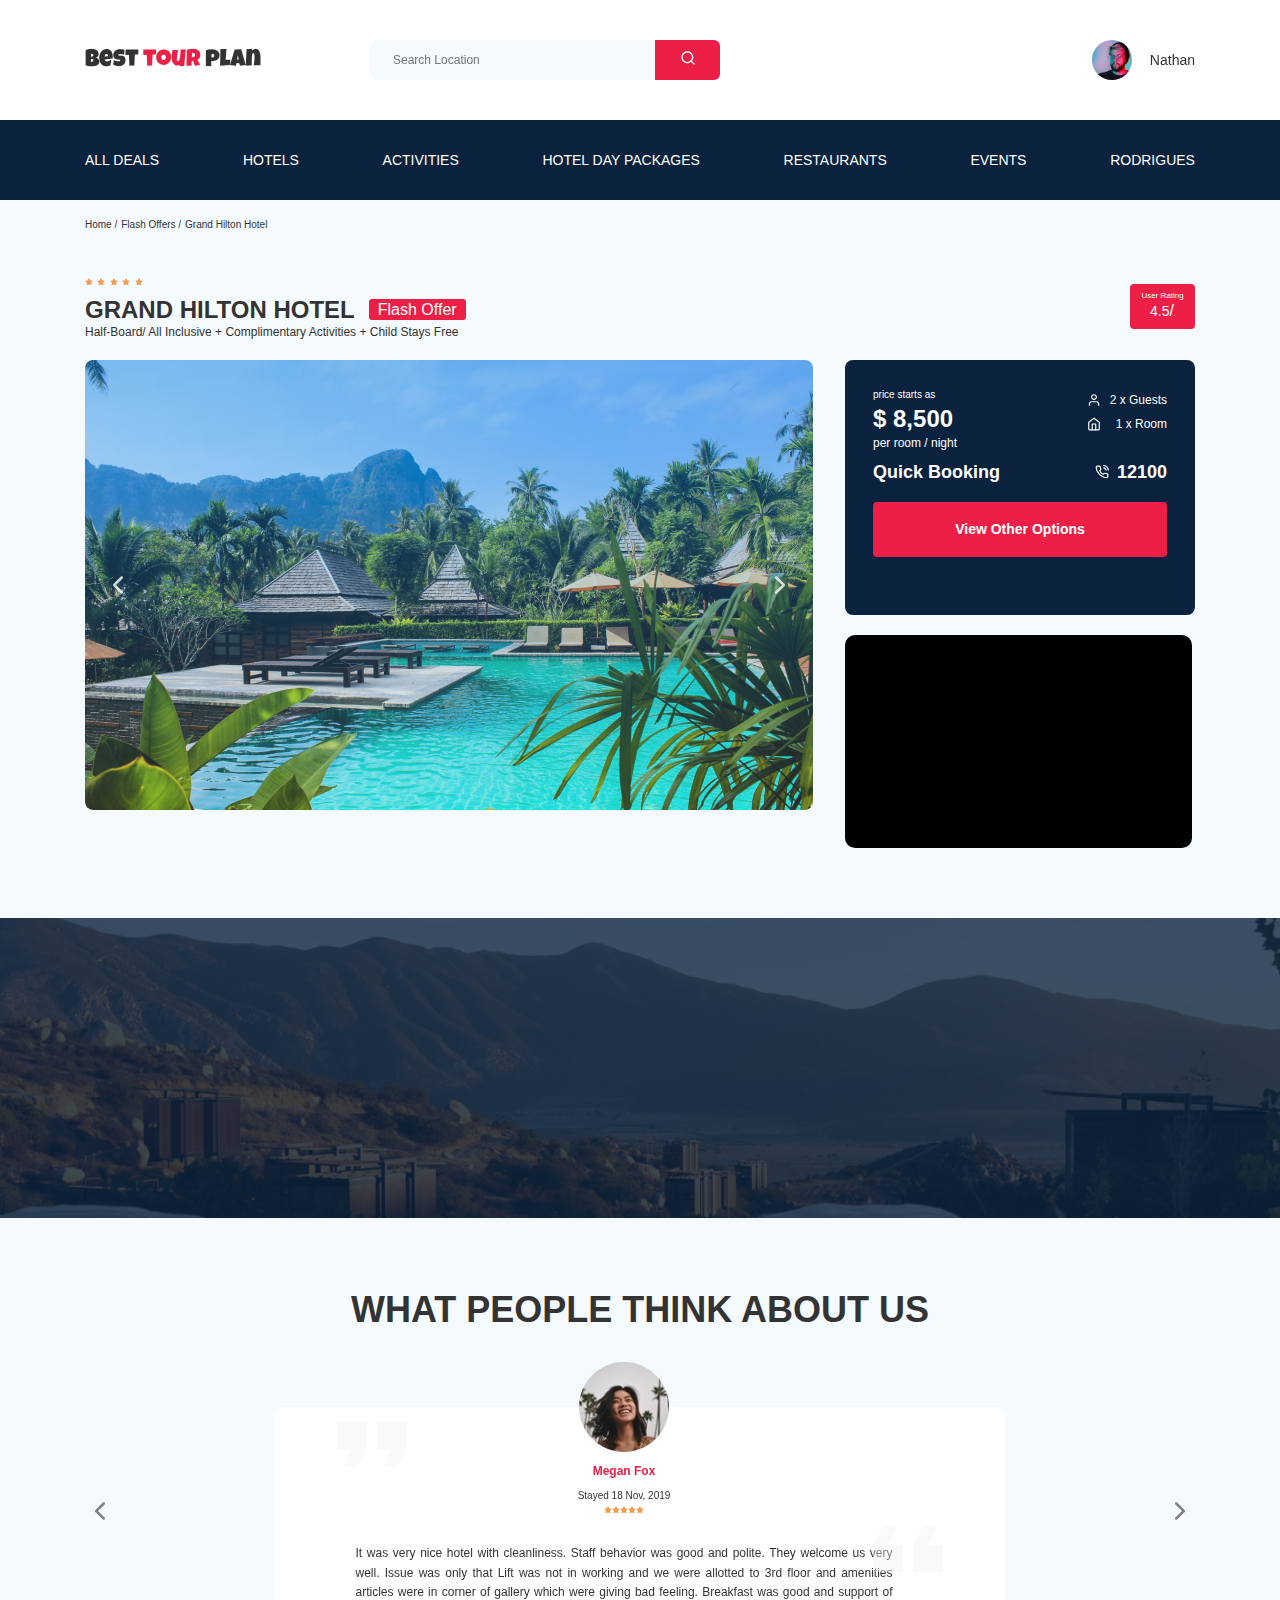
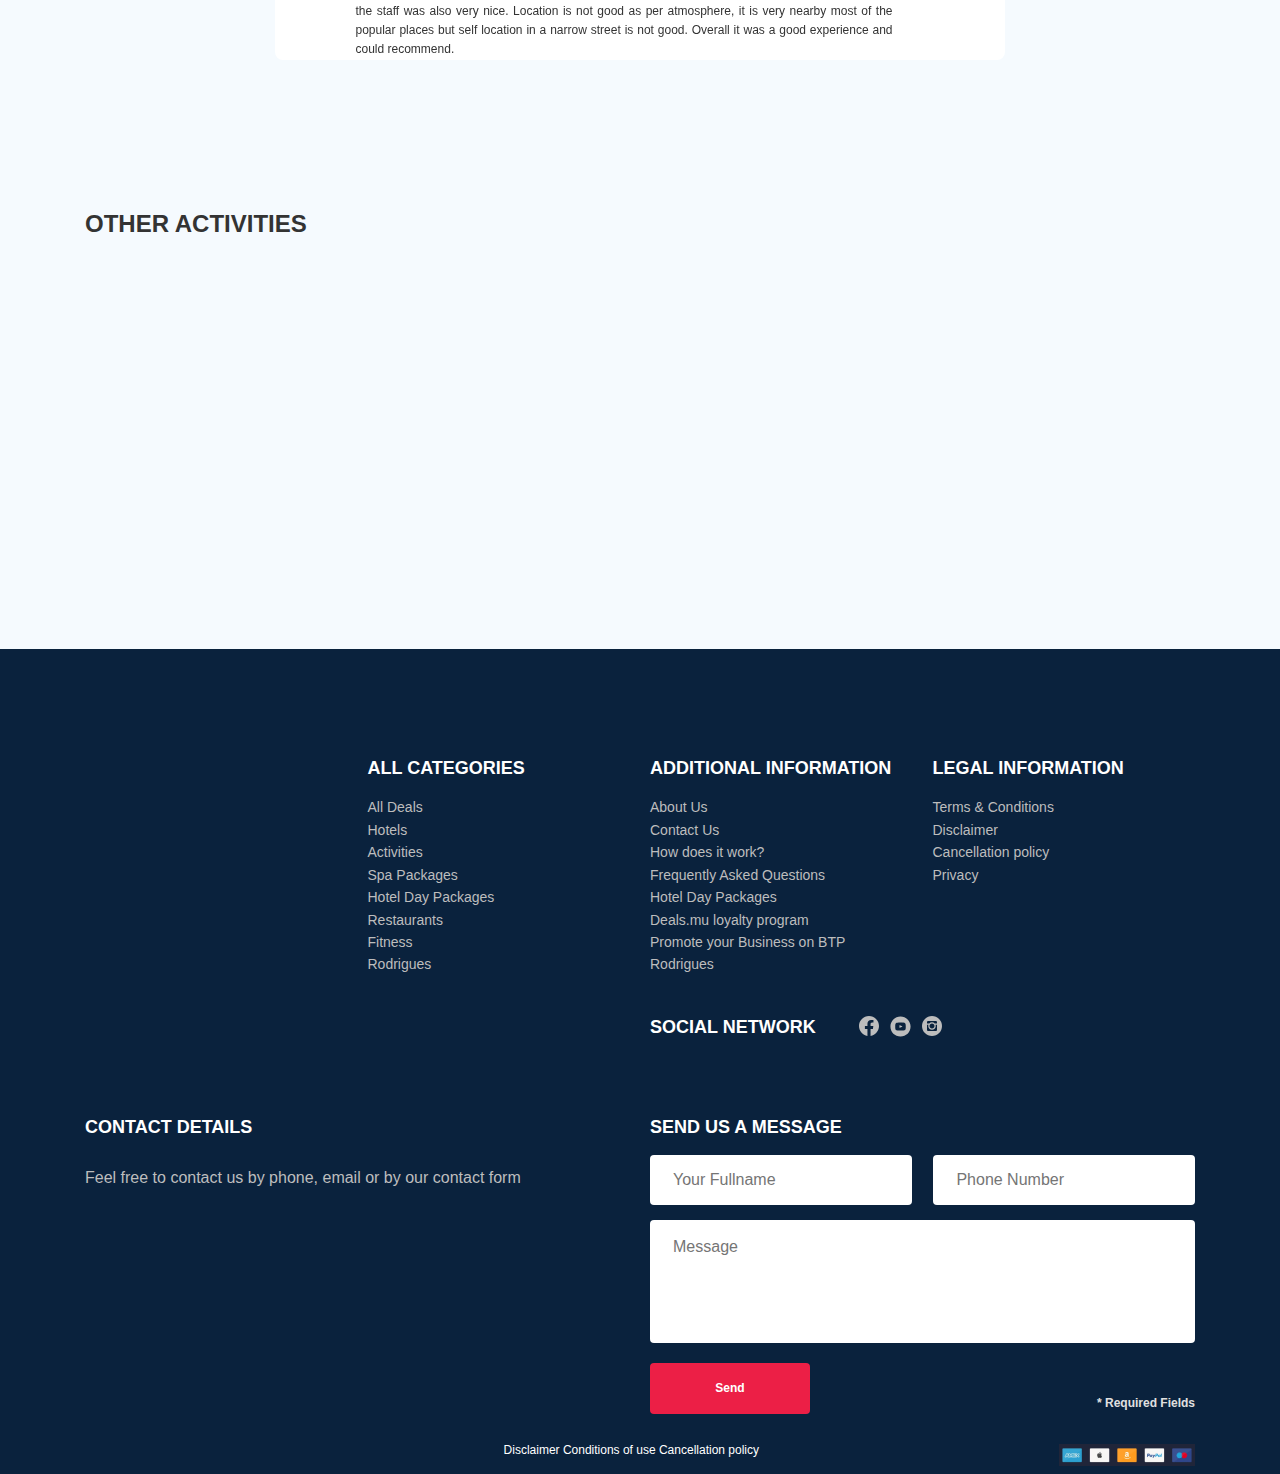
==== commit c57b1207: "fixin: hotel info" ====
--- a/index.html
+++ b/index.html
@@ -12,7 +12,11 @@
   <link href="https://fonts.googleapis.com/css2?family=Nunito:wght@400;700;800&display=swap" rel="stylesheet">
   <link rel="preconnect" href="https://fonts.googleapis.com">
   <link rel="preconnect" href="https://fonts.gstatic.com" crossorigin>
-  <link href="https://fonts.googleapis.com/css2?family=Mulish:wght@400;700&family=Nunito:wght@400;700;800&display=swap" rel="stylesheet">
+  <!-- <link href="https://fonts.googleapis.com/css2?family=Mulish:wght@400;700&family=Nunito:wght@400;700;800&display=swap" rel="stylesheet"> -->
+  <link rel="stylesheet" href="fonts/Muli.woff">
+  <link rel="stylesheet" href="fonts/Muli.woff2">
+  <link rel="stylesheet" href="fonts/Muli-Bold.woff">
+  <link rel="stylesheet" href="fonts/Muli-Bold.woff2">
   <link rel="stylesheet" href="css/swiper-bundle.min.css">
   <link rel="stylesheet" href="css/aos.css">
   <link rel="stylesheet" href="css/style.css">
@@ -22,7 +26,7 @@
     <div class="container">
       <div class="navbar-top">
         <a href="#" class="logo" data-aos="fade-right" data-aos-delay="100">
-          <img src="img/horizontal-logo.svg" 
+          <img src="img/horizontal-logo.png" 
           alt="Logo:Best Tour Plan"
           class="logo-image"
           />
@@ -50,7 +54,6 @@
         </button>
       </div>
       <!-- /.navbar-top -->
-
     </div>
     <!-- /.container -->
     <div class="navbar-bottom">
@@ -117,7 +120,7 @@
       </ul>
     </nav>
     <!-- /.breadcrumb -->
-  </div>>
+  </div>
 <section class="hotel">
   <div class="container">
         <div class="hotel-info">
@@ -141,7 +144,7 @@
           <!-- /.hotel-info__text -->
           <div data-toggle="modal" data-href="#rating-modal" class="rating hotel-info__rating">
             <span class="rating__text">User Rating</span>
-            <span class="rating__counter">4.5/5</span>
+            <span class="rating__counter"><span class="rating__counter--num">4.5</span>/<span class="rating__counter--sub">5</span></span>
           </div>
           <!-- /.hotel-info__right -->
         </div>
@@ -239,7 +242,7 @@
 </section>
 <section class="reviews">
   <div class="container">
-    <h2 class="reviews__title">What people thinks about us</h2>
+    <h2 class="reviews__title">What people think about us</h2>
     <div class="swiper-container reviews-slider">
       <div class="swiper-wrapper">
         <div class="swiper-slide">
@@ -372,7 +375,7 @@
 <footer class="footer">
   <div class="container">
     <div class="footer-wrapper">
-      <img src="img/vertical-logo.svg" alt="Logo: Best Tour Plan" class="logo footer__logo" data-aos="flip-up">
+      <a href="#"><img src="img/vertical-logo.svg" alt="Logo: Best Tour Plan" class="logo footer__logo" data-aos="flip-up"/></a>
       <div class="footer-list footer__categories">
         <h3 class="footer__title">ALL CATEGORIES</h3>
         <ul class="footer__ul">
@@ -403,11 +406,11 @@
       <div class="footer__social-network">
         <h3 class="footer__title footer__title--inline">Social Network</h3>
         <div class="footer__social-links">
-          <a href="#" class="footer__link">
+          <a href="https://www.facebook.com/LiliaTolstych/" class="footer__link">
             <img src="img/facebook.svg" alt="Icon:facebook"></a>
-          <a href="#" class="footer__link">
+          <a href="https://www.youtube.com/" class="footer__link">
             <img src="img/youtube.svg" alt="Icon:youtube"></a>
-          <a href="#" class="footer__link">
+          <a href="https://www.instagram.com/liliiatolstykh/" class="footer__link">
             <img src="img/instagram.svg" alt="Icon:instagram"></a>
         </div>
         <!-- footer-social__links -->
@@ -428,20 +431,25 @@
         <p class="footer__text">Feel free to contact us by phone, email or by our contact form</p>
         <ul class="footer__ul">
           <li class="footer__item footer__item--mb-2" data-aos="zoom-in-up">
+            <a href="#" class="footer__item footer__item--link">
             <div class="footer__icon-wrapper">
               <img src="img/map-marker.svg" alt="Icon:map-marker" class="footer__icon"></div>
-            9748 Blossom Hill Rd undefined Lansing, Idaho 68545 United States
+                9748 Blossom Hill Rd undefined Lansing, Idaho 68545 United States
+            </a>
           </li>
           <li class="footer__item footer__item--mb-2" data-aos="zoom-in-up">
-            <div class="footer__icon-wrapper"><img src="img/phone.svg" alt="Icon:phone" class="footer__icon"></div>
-            Tel (business hours) : 269 1500<br>
-            Tel (hotline) Monday - Saturday: 52-56-61-38 (08:00 am – 20:00 pm)<br>
-            Tel (hotline) Sunday: 52-56-61-38 (08:00 am – 14:00 pm)<br>
+            <a href="#" class="footer__item footer__item--link">
+              <div class="footer__icon-wrapper"><img src="img/phone.svg" alt="Icon:phone" class="footer__icon"></div>
+                Tel (business hours) : 269 1500<br>
+                Tel (hotline) Monday - Saturday: 52-56-61-38 (08:00 am – 20:00 pm)<br>
+                Tel (hotline) Sunday: 52-56-61-38 (08:00 am – 14:00 pm)<br>
+            </a>
           </li>
           <li class="footer__item footer__item--mb-2" data-aos="zoom-in-up">
-           <div class="footer__icon-wrapper">
-              <img src="img/mail.svg" alt="Icon:mail" class="footer__icon"></div>
-            cherly.lawson@example.com
+            <a href="#" class="footer__item footer__item--link">
+              <div class="footer__icon-wrapper"><img src="img/mail.svg" alt="Icon:mail" class="footer__icon"></div> 
+                cherly.lawson@example.com
+            </a>
           </li>
         </ul>
         <!-- /.footer__ul -->
--- a/css/style.css
+++ b/css/style.css
@@ -1,2 +1,2 @@
-*{box-sizing:border-box}body{font-family:'Mulish', sans-serif;background-color:#f5fafe;color:#333;overflow-x:hidden}.container{max-width:1110px;margin:auto}img{max-width:100%}.input{background-color:#fff;border-radius:4px;border:none;padding:0 23px;height:50px}.message{background-color:#fff;border-radius:4px;padding:18px 23px;border:none;resize:none}.button{min-width:160px;min-height:50px;padding:18px;font-style:normal;font-weight:bold;font-size:12px;line-height:15px;ccolor:#fff;background-color:#EC1F46;border:none;border-radius:4px;margin-bottom:30px}.invalid{color:#EC1F46;border-bottom:1px solid #EC1F46}/*! normalize.css v8.0.1 | MIT License | github.com/necolas/normalize.css */html{line-height:1.15;-webkit-text-size-adjust:100%}body{margin:0}main{display:block}h1{font-size:2em;margin:0.67em 0}hr{box-sizing:content-box;height:0;overflow:visible}pre{font-family:monospace, monospace;font-size:1em}a{background-color:transparent}abbr[title]{border-bottom:none;text-decoration:underline;text-decoration:underline dotted}b,strong{font-weight:bolder}code,kbd,samp{font-family:monospace, monospace;font-size:1em}small{font-size:80%}sub,sup{font-size:75%;line-height:0;position:relative;vertical-align:baseline}sub{bottom:-0.25em}sup{top:-0.5em}img{border-style:none}button,input,optgroup,select,textarea{font-family:inherit;font-size:100%;line-height:1.15;margin:0}button,input{overflow:visible}button,select{text-transform:none}button,[type="button"],[type="reset"],[type="submit"]{-webkit-appearance:button}button::-moz-focus-inner,[type="button"]::-moz-focus-inner,[type="reset"]::-moz-focus-inner,[type="submit"]::-moz-focus-inner{border-style:none;padding:0}button:-moz-focusring,[type="button"]:-moz-focusring,[type="reset"]:-moz-focusring,[type="submit"]:-moz-focusring{outline:1px dotted ButtonText}fieldset{padding:0.35em 0.75em 0.625em}legend{box-sizing:border-box;color:inherit;display:table;max-width:100%;padding:0;white-space:normal}progress{vertical-align:baseline}textarea{overflow:auto}[type="checkbox"],[type="radio"]{box-sizing:border-box;padding:0}[type="number"]::-webkit-inner-spin-button,[type="number"]::-webkit-outer-spin-button{height:auto}[type="search"]{-webkit-appearance:textfield;outline-offset:-2px}[type="search"]::-webkit-search-decoration{-webkit-appearance:none}::-webkit-file-upload-button{-webkit-appearance:button;font:inherit}details{display:block}summary{display:list-item}template{display:none}[hidden]{display:none}.navbar{background-color:#fff}.navbar-top{display:flex;align-items:center;justify-content:space-between;padding-top:40px;padding-bottom:40px}.navbar-top__menu-button{display:none}.navbar__search{margin:auto;margin-left:108px}.navbar-bottom{background-color:#0A223D}.navbar-menu{list-style-type:none;margin:0;padding:31px 0;display:flex;align-items:center;justify-content:space-between;color:#fff}.navbar-menu__link{color:inherit;text-decoration:none;text-transform:uppercase;font-size:14px;line-height:18px}.navbar-menu__item--mobile--visible{display:none}.logo{width:177px}.search{display:flex;position:relative;overflow:hidden;border-radius:6px;height:40px}.search__input{width:350px;height:100%;padding-left:23px;padding-right:75px;background-color:#f5FAFE;border:none;font-size:12px;line-height:15px;color:#333}.search__button{position:absolute;top:0;right:0;width:65px;height:100%;border:none;background-color:#EC1F46}.user{display:flex;align-items:center;text-decoration:none}.user__avatar{width:40px;height:40px;border-radius:50%;object-fit:cover}.user__name{margin-left:18px;font-size:14px;line-height:18px;color:#333}.breadcrumb-list{display:flex;align-items:center;padding:18px 0;margin:0;list-style:none}.breadcrumb-list__item{font-size:10px;line-height:13px}.breadcrumb-list__item:not(:last-child)::after{content:'/';margin-right:4px}.breadcrumb-list__link{text-decoration:none;color:inherit}.hotel{padding-top:23px;padding-bottom:70px}.hotel-info{display:flex;justify-content:space-between;align-items:center;padding-bottom:20px}.hotel-info__offer{margin-left:14px;margin-top:4px}.hotel-info__name{margin-top:4px;margin-bottom:0}.hotel-info__description{margin:5px}.hotel-name{font-size:24px;line-height:30px}.hotel-wrapper{display:flex;flex-wrap:wrap;align-items:center}.hotel-description{font-size:12px;line-height:15px}.hotel-grid{display:flex;justify-content:space-between}.hotel-right{display:flex;flex-direction:column;justify-content:space-between}.hotel-slider{width:728px;height:450px;position:relative;overflow:hidden}.hotel-slider__item{width:100%;height:100%;position:relative;border-radius:8px;overflow:hidden}.hotel-slider__item:after{content:'';position:absolute;width:100%;height:100%;top:0;bottom:0;left:0;right:0;background:linear-gradient(180deg, rgba(0,122,223,0.48) 0%, rgba(255,255,255,0.128) 100%);z-index:10}.hotel-slider__button{position:absolute;top:50%;transform:translateY(-50%);z-index:99;width:30px;height:30px;border:none;cursor:pointer;background-repeat:no-repeat;background-position:center;background-size:10px;background-color:transparent}.hotel-slider__button--next{right:18px;background-image:url(../img/next.svg)}.hotel-slider__button--prev{left:18px;background-image:url(../img/prev.svg)}.stars{flex-basis:100%}.offer{font-style:10px;line-height:13px;padding:4px 9px;background-color:#EC1F46;border-radius:3px;color:#fff}.rating{max-width:65px;min-height:45px;text-align:center;color:#fff;background-color:#EC1F46;border-radius:4px;cursor:pointer}.rating__text{font-size:8px;line-height:10px}.rating__counter{font-size:14px;line-height:18px}.booking{background-color:#0A223D;color:#fff;border-radius:8px;width:350px;min-height:210px;padding:28px}.booking__info{display:flex;justify-content:space-between;margin-bottom:9px}.booking__price{display:flex;flex-direction:column}.booking__start{font-size:10px;line-height:14px}.booking__pricetag{font-style:normal;font-weight:800;font-size:24px;line-height:33px}.booking__per-room{font-style:normal;font-weight:normal;font-size:12px;line-height:16px}.booking__room{margin-top:4px}.booking__text{display:flex;align-items:center;justify-content:space-between;margin-bottom:8px;font-style:normal;font-weight:normal;font-size:12px;line-height:16px}.booking__description{margin-left:9px}.booking__call-center{display:flex;justify-content:space-between;align-items:center;margin-bottom:17px}.booking__heading{font-style:normal;font-weight:600;font-size:18px;line-height:25px}.booking__number{display:flex;align-items:center;justify-content:space-between;color:inherit;text-decoration:none;font-weight:600;font-size:18px;line-height:25px}.booking__num{margin-left:8px}.booking__button{width:100%;min-height:45px;font-weight:600;font-size:14px;line-height:19px;border-radius:4px;background-color:#EC1F46;color:#fff;border:none;cursor:pointer}.map{width:347px;height:213px;background-color:#000;border:none;border-radius:10px;overflow:hidden}.newsletter{position:relative;padding:98px 0 87px 0;background-image:url(../img/newsletter-bg.jpg);background-repeat:no-repeat;background-position:center;background-size:cover}.newsletter::before{content:'';position:absolute;top:0;left:0;right:0;bottom:0;width:100%;height:100%;background-color:rgba(10,34,61,0.8)}.newsletter-wrapper{position:relative;display:flex;align-items:center;justify-content:space-between;max-width:731px;margin:auto}.newsletter-title{color:#fff;font-style:normal;font-weight:300;font-size:24px;line-height:30px}.newsletter-title__strong{display:block;font-size:36px;line-height:45px;text-transform:uppercase}.subscribe{position:relative;width:350px;height:55px;border-radius:4px;overflow:hidden}.subscribe__input{position:absolute;width:100%;height:100%;border:none;padding-left:33px;padding-right:75px;font-style:normal;font-weight:300;font-size:14px;line-height:18px}.subscribe__button{position:absolute;min-width:65px;right:0;top:0;height:100%;border:none;background-color:#EC1F46;color:#fff}.reviews{padding:40px 0 70px 0}.reviews__title{font-style:normal;font-weight:bold;font-size:36px;line-height:45px;text-align:center;text-transform:uppercase}.reviews-slider{position:relative}.reviews-slider__item{position:relative;display:flex;flex-direction:column;align-items:center;max-width:730px;margin:45px auto 0;background-color:#fff;border-radius:8px;padding:0 62px 0 30px}.reviews-slider__item:before{content:'';position:absolute;left:62px;top:13px;width:70px;height:47px;background-image:url(../img/quote-left.svg);background-repeat:no-repeat}.reviews-slider__item:after{content:'';position:absolute;right:62px;top:118px;width:70px;height:47px;background-image:url(../img/quote-right.svg);background-repeat:no-repeat}.reviews-slider__button{position:absolute;top:50%;transform:translateY(-50%);width:30px;height:30px;background-repeat:no-repeat;background-size:10px;background-position:center;border:none;background-color:transparent;cursor:pointer;z-index:99}.reviews-slider__button--prev{background-image:url(../img/arrow-prev-secondery.svg);left:0}.reviews-slider__button--next{background-image:url(../img/arrow-next-secondery.svg);right:0}.reviews-slider__profile{display:flex;flex-direction:column;align-items:center;margin-top:-45px;margin-bottom:30px}.reviews-slider__avatar{width:90px;height:90px;border-radius:50%;object-fit:cover}.reviews-slider__username{font-style:normal;font-weight:bold;font-size:12px;line-height:15px;color:#EC1F46;margin-bottom:10px}.reviews-slider__date{font-style:normal;font-weight:normal;font-size:10px;line-height:13px;margin-bottom:4px}.reviews-slider__rating{display:flex;align-items:center}.reviews-slider__text{max-width:537px;font-style:normal;font-weight:normal;font-size:12px;line-height:160%;text-align:justify;margin:auto}.activities{padding:60px 0 98px 0}.activities__title{font-style:normal;font-weight:bold;font-size:24px;line-height:30px;text-transform:uppercase;margin-bottom:57px}.activities-wrapper{display:flex;justify-content:space-between}.card{position:relative;display:flex;flex-direction:column;align-items:flex-start;padding:24px 26px;width:255px;height:255px;border-radius:6px;overflow:hidden}.card:before{position:relative;content:'';position:absolute;left:0;right:0;top:0;bottom:0;background:linear-gradient(179.83degrgba 196,196,196,0 35.34%, #0A223D 99.85%);z-index:-1}.card__image{position:absolute;left:0;right:0;top:0;bottom:0;width:100%;height:100%;object-fit:cover;z-index:-2}.card__title{margin-top:auto;margin-bottom:18px;color:#fff;font-style:bold;font-size:16px;line-height:20px}.card__button{font-style:normal;font-weight:600;font-size:12px;line-height:16px;color:#fff;padding:7px 22px;border:none;background-color:#EC1F46;border-radius:4px;cursor:pointer}.footer{background-color:#0A223D;color:#fff;padding-top:108px;padding-bottom:4px}.footer-wrapper{display:grid;grid-template-columns:repeat(4, minmax(min-content, 1fr));grid-gap:20px;grid-auto-rows:minmax(40px, min-content);align-items:start}.footer__logo{width:166px;grid-row:1 / 3;align-self:stretch}.footer__categories{grid-row:1 / 4}.footer__social-links{display:flex;align-items:center;min-width:83px;justify-content:space-between}.footer__social-network{display:flex;align-content:start;grid-row:2 / 4;grid-column:span 2}.footer__contact-details{grid-column:span 2}.footer__contact-form{grid-column:span 2}.footer__form{display:flex;align-items:center;justify-content:space-between;flex-wrap:wrap}.footer__ul{padding:0;margin:0;list-style:none}.footer__title{font-style:normal;font-weight:bold;font-size:18px;line-height:23px;margin:0 0 16px 0;text-transform:uppercase}.footer__title--inline{margin:0 43px 0 0}.footer__title--mb-3{margin-bottom:30px}.footer__item{display:flex;align-items:flex-start;font-style:normal;font-weight:normal;font-size:14px;line-height:160%;color:#BDBDBD}.footer__item--mb-2{margin-bottom:20px}.footer__icon-wrapper{min-width:40px}.footer__text{color:#BDBDBD;margin-bottom:22px}.footer__link{text-decoration:none;color:inherit}.footer__input{width:100%}.footer__input-group{margin-bottom:15px;flex-basis:48%}.footer__message{flex-basis:100%;margin-bottom:20px}.footer__info{font-style:normal;font-weight:bold;font-size:12px;line-height:15px;color:#E0E0E0}.footer-bottom{display:flex;justify-content:flex-end;min-width:600px}.footer-bottom__text{font-weight:400;font-style:normal;font-size:12px;hine-height:15px;margin-right:300px}.footer__message{height:123px}.modal__overlay{position:fixed;left:0;top:0;right:0;bottom:0;background-color:rgba(0,143,223,0.39);z-index:100;visibility:hidden;opacity:0;transition:opacity 0.2s}.modal__overlay--visible{visibility:visible;opacity:1}.modal__dialog{position:fixed;top:50%;left:50%;max-width:478px;padding:33px 88px;background-color:#0A223D;transform:translate(-50%, -50%);color:#fff;border-radius:8px;z-index:101;visibility:hidden;opacity:0;transition:opacity 0.2s}.modal__dialog--visible{visibility:visible;opacity:1}.modal__close{position:absolute;right:18px;top:17px;text-decoration:none;cursor:pointer}.modal__title{font-style:normal;font-weight:bold;font-size:18px;line-height:23px;margin-bottom:15px;text-transform:uppercase}.modal__input{width:100%;margin-top:15px}.modal__message{width:100%;min-height:123px;margin-top:15px}.modal__info{font-style:normal;font-weight:bold;font-size:12px;line-height:35px;color:#E0E0E0}.modal__button{margin-top:15px}@media (max-width: 1200px){.contaner{max-width:960px}.hotel-slider__image{width:100%;height:100%;object-fit:cover}.hotel__slider{min-width:600px}.card{width:230px;height:230px}.footer__input-group{flex-basis:100%}}@media (max-width: 992px){.container,.newsletter-wrapper{max-width:700px}.logo{width:132px}.navbar-top{padding-top:30px;padding-bottom:30px}.navbar__search{margin-left:auto}.navbar-menu{padding-top:22px;padding-bottom:22px}.navbar-menu__link{font-size:12px;line-height:15px}.search__input{width:340px}.hotel-grid{flex-direction:column}.hotel__slider{width:100%;margin-bottom:30px}.hotel-right{flex-direction:row}.hotel-slider{width:100%}.booking{width:340px}.map{width:340px}.reviews-slider__item{max-width:580px;overflow:hidden}.activities-wrapper{flex-wrap:wrap}.activities__card{margin-bottom:20px}.card{width:340px;height:230px}.footer-wrapper{grid-template-columns:repeat 6,1fr;grid-row-gap:40px}.footer__input-group{flex-basis:100%}.footer__logo{grid-row:1 / 2}.footer__social-network{grid-row:1 / 2;grid-column:span 4;align-self:center}.footer__categories{grid-row:2 / 3;grid-column:span 2}.footer__additional{grid-column:span 2}.footer__legal{grid-column:span 2}.footer__contact-details{grid-column:span 5;grid-row:3}.footer__contact-form{grid-column:span 5;grid-row:4}}@media (max-width: 768px){.container{max-width:576px;width:100%}body{padding-top:78px}.navbar--mobile--fixed{position:fixed;left:0;right:0;top:0;z-index:99}.navbar__search--mobile--hidden,.navbar__user--mobile--hidden{display:none}.navbar__search--mobile--visible,.navbar__user--mobile--visible{display:flex}.navbar__user{flex-direction:column;justify-content:center}.navbar-bottom{display:none;position:fixed;left:0;right:0;bottom:0;top:78px;padding-top:30px}.navbar-bottom--visible{display:block}.navbar-menu{flex-direction:column}.navbar-menu__item{margin-bottom:20px}.navbar-menu__item--mobile--visible{display:block}.menu-button{display:flex;width:16px;height:11px;padding:0;align-items:center;justify-content:space-between;flex-direction:column;border:none;background-color:#ffffff;cursor:pointer}.menu-button__line{width:16px;height:1px;background-color:#333}.user__name{color:#fff}.user__name--light{margin-left:0;margin-top:10px}.stars{flex-basis:auto}.hotel-name{flex-basis:100%}.hotel-wrapper{justify-content:space-between}.hotel-info__text{width:100%}.hotel-info__name{margin-top:10px;margin-bottom:0}.hotel-info__rating{display:none}.hotel-info__offer{order:-1;margin-left:0}.hotel-right{flex-direction:column;min-height:450px}.hotel-slider{height:350px}.booking{width:100%}.map{width:100%}.newsletter-wrapper{max-width:576px;width:92%;flex-direction:column;align-items:flex-start}.reviews-slider__item{padding:0 30px 30px}.reviews-slider__item:after,.reviews-slider__item::before{display:none}.reviews-slider__button{top:32px}.reviews-slider__button--prev{left:50%;transform:translate(-50%, 0);margin-left:-65px}.reviews-slider__button--next{right:50%;transform:translate(50%, 0);margin-right:-65px}.activities{padding-top:40px;padding-bottom:60px}.card{width:49%;height:255px}.footer__input-group{flex-basis:100%}}@media (max-width: 576px){.logo{width:99px}.hotel__slider{margin-bottom:20px}.hotel-slider{height:250px}.newsletter{padding:76px 0 83px 0}.newsletter__title{margin-bottom:37px}.subscribe{width:100%}.card{width:100%}.footer-wrapper{grid-template-columns:1fr}.footer__logo{grid-row:1;grid-column:1}.footer__social-network{grid-row:2;grid-column:1}.footer__additional{grid-row:3;grid-column:1}.footer__categories{grid-row:4;grid-column:1}.footer__legal{grid-row:5;grid-column:1}.footer__contact-details{grid-row:6;grid-column:1}.footer__contact-form{grid-row:7;grid-column:1}.footer__info{grid-column:1;flex-basis:100%;margin-left:0;margin-top:-200px}.footer__button{grid-column:1;margin-top:30px}.footer-bottom{display:block}}@media (max-width: 490px){.logo{width:-100px;height:13px}}
+*{box-sizing:border-box}body{font-family:'Muli', sans-serif;background-color:#f5fafe;color:#333;overflow-x:hidden}.container{max-width:1110px;margin:auto}img{max-width:100%}.input{background-color:#fff;border-radius:4px;border:none;padding:0 23px;height:50px}.message{background-color:#fff;border-radius:4px;padding:18px 23px;border:none;resize:none}.button{min-width:160px;min-height:50px;padding:18px;font-style:normal;font-weight:bold;font-size:12px;line-height:15px;color:#fff;background-color:#EC1F46;border:none;border-radius:4px;margin-bottom:30px}.invalid{color:#EC1F46;border-bottom:1px solid #EC1F46}/*! normalize.css v8.0.1 | MIT License | github.com/necolas/normalize.css */html{line-height:1.15;-webkit-text-size-adjust:100%}body{margin:0}main{display:block}h1{font-size:2em;margin:0.67em 0}hr{box-sizing:content-box;height:0;overflow:visible}pre{font-family:monospace, monospace;font-size:1em}a{background-color:transparent}abbr[title]{border-bottom:none;text-decoration:underline;text-decoration:underline dotted}b,strong{font-weight:bolder}code,kbd,samp{font-family:monospace, monospace;font-size:1em}small{font-size:80%}sub,sup{font-size:75%;line-height:0;position:relative;vertical-align:baseline}sub{bottom:-0.25em}sup{top:-0.5em}img{border-style:none}button,input,optgroup,select,textarea{font-family:inherit;font-size:100%;line-height:1.15;margin:0}button,input{overflow:visible}button,select{text-transform:none}button,[type="button"],[type="reset"],[type="submit"]{-webkit-appearance:button}button::-moz-focus-inner,[type="button"]::-moz-focus-inner,[type="reset"]::-moz-focus-inner,[type="submit"]::-moz-focus-inner{border-style:none;padding:0}button:-moz-focusring,[type="button"]:-moz-focusring,[type="reset"]:-moz-focusring,[type="submit"]:-moz-focusring{outline:1px dotted ButtonText}fieldset{padding:0.35em 0.75em 0.625em}legend{box-sizing:border-box;color:inherit;display:table;max-width:100%;padding:0;white-space:normal}progress{vertical-align:baseline}textarea{overflow:auto}[type="checkbox"],[type="radio"]{box-sizing:border-box;padding:0}[type="number"]::-webkit-inner-spin-button,[type="number"]::-webkit-outer-spin-button{height:auto}[type="search"]{-webkit-appearance:textfield;outline-offset:-2px}[type="search"]::-webkit-search-decoration{-webkit-appearance:none}::-webkit-file-upload-button{-webkit-appearance:button;font:inherit}details{display:block}summary{display:list-item}template{display:none}[hidden]{display:none}.navbar{background-color:#fff}.navbar-top{display:flex;align-items:center;justify-content:space-between;padding-top:40px;padding-bottom:40px}.navbar-top__menu-button{display:none}.navbar__search{margin:auto;margin-left:108px}.navbar-bottom{background-color:#0A223D}.navbar-menu{list-style-type:none;margin:0;padding:31px 0;display:flex;align-items:center;justify-content:space-between;color:#fff}.navbar-menu__link{color:inherit;text-decoration:none;text-transform:uppercase;font-size:14px;line-height:18px}.navbar-menu__item--mobile--visible{display:none}.logo{width:177px}.search{display:flex;position:relative;overflow:hidden;border-radius:6px;height:40px}.search__input{width:350px;height:100%;padding-left:23px;padding-right:75px;background-color:#f5FAFE;border:none;font-size:12px;line-height:15px;color:#333}.search__button{position:absolute;top:0;right:0;width:65px;height:100%;border:none;background-color:#EC1F46}.user{display:flex;align-items:center;text-decoration:none}.user__avatar{width:40px;height:40px;border-radius:50%;object-fit:cover}.user__name{margin-left:18px;font-size:14px;line-height:18px;color:#333}.breadcrumb-list{display:flex;align-items:center;padding:18px 0;margin:0;list-style:none}.breadcrumb-list__item{font-size:10px;line-height:13px}.breadcrumb-list__item:not(:last-child)::after{content:'/';margin-right:4px}.breadcrumb-list__link{text-decoration:none;color:inherit}.hotel{padding-top:23px;padding-bottom:70px}.hotel-info{display:flex;justify-content:space-between;align-items:center;padding-bottom:20px}.hotel-info__offer{margin-left:14px;margin-top:4px}.hotel-info__name{margin-top:4px;margin-bottom:0}.hotel-info__description{margin:0}.hotel-name{font-size:24px;line-height:30px}.hotel-wrapper{display:flex;flex-wrap:wrap;align-items:center}.hotel-description{font-size:12px;line-height:15px}.hotel-grid{display:flex;justify-content:space-between}.hotel-right{display:flex;flex-direction:column;justify-content:space-between}.hotel-slider{width:728px;height:450px;position:relative;overflow:hidden}.hotel-slider__item{width:100%;height:100%;position:relative;border-radius:8px;overflow:hidden}.hotel-slider__item:after{content:'';position:absolute;width:100%;height:100%;top:0;bottom:0;left:0;right:0;background:linear-gradient(180deg, rgba(0,122,223,0.48) 0%, rgba(255,255,255,0.128) 100%);z-index:10}.hotel-slider__button{position:absolute;top:50%;transform:translateY(-50%);z-index:99;width:30px;height:30px;border:none;cursor:pointer;background-repeat:no-repeat;background-position:center;background-size:10px;background-color:transparent}.hotel-slider__button--next{right:18px;background-image:url(../img/next.svg)}.hotel-slider__button--prev{left:18px;background-image:url(../img/prev.svg)}.stars{flex-basis:100%}.offer{font-style:10px;line-height:13px;padding:4px 9px;background-color:#EC1F46;border-radius:3px;color:#fff}.rating{max-width:65px;min-height:45px;text-align:center;color:#fff;background-color:#EC1F46;border-radius:4px;cursor:pointer}.rating__text{font-size:8px;line-height:10px;text-align:center}.rating__counter--num{font-size:14px;line-height:18px}.rating__counter--sub{font-size:2px;line-height:4px}.booking{background-color:#0A223D;color:#fff;border-radius:8px;width:350px;min-height:210px;padding:28px;margin-bottom:20px}.booking__info{display:flex;justify-content:space-between;margin-bottom:9px}.booking__price{display:flex;flex-direction:column}.booking__start{font-size:10px;line-height:14px}.booking__pricetag{font-style:normal;font-weight:800;font-size:24px;line-height:33px}.booking__per-room{font-style:normal;font-weight:normal;font-size:12px;line-height:16px}.booking__room{margin-top:4px}.booking__text{display:flex;align-items:center;justify-content:space-between;margin-bottom:8px;font-style:normal;font-weight:normal;font-size:12px;line-height:16px}.booking__description{margin-left:9px}.booking__call-center{display:flex;justify-content:space-between;align-items:center;margin-bottom:17px}.booking__heading{font-style:normal;font-weight:600;font-size:18px;line-height:25px}.booking__number{display:flex;align-items:center;justify-content:space-between;color:inherit;text-decoration:none;font-weight:600;font-size:18px;line-height:25px}.booking__num{margin-left:8px}.booking__button{width:100%;min-height:45px;font-weight:600;font-size:14px;line-height:19px;border-radius:4px;background-color:#EC1F46;color:#fff;border:none;cursor:pointer}.map{width:347px;height:213px;background-color:#000;border:none;border-radius:10px;overflow:hidden}.newsletter{position:relative;padding:98px 0 87px 0;background-image:url(../img/newsletter-bg.jpg);background-repeat:no-repeat;background-position:center;background-size:cover}.newsletter::before{content:'';position:absolute;top:0;left:0;right:0;bottom:0;width:100%;height:100%;background-color:rgba(10,34,61,0.8)}.newsletter-wrapper{position:relative;display:flex;align-items:center;justify-content:space-between;max-width:731px;margin:auto}.newsletter-title{color:#fff;font-style:normal;font-weight:300;font-size:24px;line-height:30px}.newsletter-title__strong{display:block;font-size:36px;line-height:45px;text-transform:uppercase}.subscribe{position:relative;width:350px;height:55px;border-radius:4px;overflow:hidden}.subscribe__input{position:absolute;width:100%;height:100%;border:none;padding-left:33px;padding-right:75px;font-style:normal;font-weight:300;font-size:14px;line-height:18px}.subscribe__button{position:absolute;min-width:65px;right:0;top:0;height:100%;border:none;background-color:#EC1F46;color:#fff}.reviews{padding:40px 0 70px 0}.reviews__title{font-style:normal;font-weight:bold;font-size:36px;line-height:45px;text-align:center;text-transform:uppercase}.reviews-slider{position:relative}.reviews-slider__item{position:relative;display:flex;flex-direction:column;align-items:center;max-width:730px;margin:45px auto 0;background-color:#fff;border-radius:8px;padding:0 62px 0 30px}.reviews-slider__item:before{content:'';position:absolute;left:62px;top:13px;width:70px;height:47px;background-image:url(../img/quote-left.svg);background-repeat:no-repeat}.reviews-slider__item:after{content:'';position:absolute;right:62px;top:118px;width:70px;height:47px;background-image:url(../img/quote-right.svg);background-repeat:no-repeat}.reviews-slider__button{position:absolute;top:50%;transform:translateY(-50%);width:30px;height:30px;background-repeat:no-repeat;background-size:10px;background-position:center;border:none;background-color:transparent;cursor:pointer;z-index:99}.reviews-slider__button--prev{background-image:url(../img/arrow-prev-secondery.svg);left:0}.reviews-slider__button--next{background-image:url(../img/arrow-next-secondery.svg);right:0}.reviews-slider__profile{display:flex;flex-direction:column;align-items:center;margin-top:-45px;margin-bottom:30px}.reviews-slider__avatar{width:90px;height:90px;border-radius:50%;object-fit:cover}.reviews-slider__username{font-style:normal;font-weight:bold;font-size:12px;line-height:15px;color:#EC1F46;margin-bottom:10px}.reviews-slider__date{font-style:normal;font-weight:normal;font-size:10px;line-height:13px;margin-bottom:4px}.reviews-slider__rating{display:flex;align-items:center}.reviews-slider__text{max-width:537px;font-style:normal;font-weight:normal;font-size:12px;line-height:160%;text-align:justify;margin:auto}.activities{padding:60px 0 98px 0}.activities__title{font-style:normal;font-weight:bold;font-size:24px;line-height:30px;text-transform:uppercase;margin-bottom:57px}.activities-wrapper{display:flex;justify-content:space-between}.card{position:relative;display:flex;flex-direction:column;align-items:flex-start;padding:24px 26px;width:255px;height:255px;border-radius:6px;overflow:hidden}.card:before{position:relative;content:'';position:absolute;left:0;right:0;top:0;bottom:0;background:linear-gradient(179.83degrgba 196,196,196,0 35.34%, #0A223D 99.85%);z-index:-1}.card__image{position:absolute;left:0;right:0;top:0;bottom:0;width:100%;height:100%;object-fit:cover;z-index:-2}.card__title{margin-top:auto;margin-bottom:18px;color:#fff;font-style:bold;font-size:16px;line-height:20px}.card__button{font-style:normal;font-weight:600;font-size:12px;line-height:16px;color:#fff;padding:7px 22px;border:none;background-color:#EC1F46;border-radius:4px;cursor:pointer}.footer{background-color:#0A223D;color:#fff;padding-top:108px;padding-bottom:4px}.footer-wrapper{display:grid;grid-template-columns:repeat(4, minmax(min-content, 1fr));grid-gap:20px;grid-auto-rows:minmax(40px, min-content);align-items:start}.footer__logo{width:166px;grid-row:1 / 3;grid-column:1 / 2;align-self:stretch}.footer__categories{grid-row:1 / 4;grid-column:2 / 3}.footer__social-links{display:flex;align-items:center;min-width:83px;justify-content:space-between}.footer__social-network{display:flex;align-content:start;grid-row:2 / 4;grid-column:span 2;padding-top:20px}.footer__contact-details{grid-column:span 2}.footer__contact-form{grid-column:span 2}.footer__form{display:flex;align-items:center;justify-content:space-between;flex-wrap:wrap}.footer__ul{padding:0;margin:0;list-style:none}.footer__title{font-style:normal;font-weight:bold;font-size:18px;line-height:23px;margin:0 0 16px 0;text-transform:uppercase}.footer__title--inline{margin:0 43px 0 0}.footer__title--mb-3{margin-bottom:30px}.footer__item{display:flex;align-items:flex-start;font-style:normal;font-weight:normal;font-size:14px;line-height:160%;color:#BDBDBD}.footer__item--link{text-decoration:none}.footer__item--mb-2{margin-bottom:20px}.footer__icon-wrapper{min-width:40px}.footer__text{color:#BDBDBD;margin-bottom:22px}.footer__link{text-decoration:none;color:inherit}.footer__input{width:100%}.footer__input-group{margin-bottom:15px;flex-basis:48%}.footer__message{flex-basis:100%;margin-bottom:20px}.footer__info{font-style:normal;font-weight:bold;font-size:12px;line-height:15px;color:#E0E0E0}.footer-bottom{display:flex;justify-content:flex-end;min-width:600px}.footer-bottom__text{font-weight:400;font-style:normal;font-size:12px;hine-height:15px;margin-right:300px}.footer__message{height:123px}.modal__overlay{position:fixed;left:0;top:0;right:0;bottom:0;background-color:rgba(0,143,223,0.39);z-index:100;visibility:hidden;opacity:0;transition:opacity 0.2s}.modal__overlay--visible{visibility:visible;opacity:1}.modal__dialog{position:fixed;top:50%;left:50%;max-width:478px;padding:33px 88px;background-color:#0A223D;transform:translate(-50%, -50%);color:#fff;border-radius:8px;z-index:101;visibility:hidden;opacity:0;transition:opacity 0.2s}.modal__dialog--visible{visibility:visible;opacity:1}.modal__close{position:absolute;right:18px;top:17px;text-decoration:none;cursor:pointer}.modal__title{font-style:normal;font-weight:bold;font-size:18px;line-height:23px;margin-bottom:15px;text-transform:uppercase}.modal__input{width:100%;margin-top:15px}.modal__message{width:100%;min-height:123px;margin-top:15px}.modal__info{font-style:normal;font-weight:bold;font-size:12px;line-height:35px;color:#E0E0E0}.modal__button{margin-top:15px}@media (max-width: 1200px){.contaner{max-width:960px}.hotel-slider__image{width:100%;height:100%;object-fit:cover}.hotel__slider{min-width:600px}.card{width:230px;height:230px}.footer__input-group{flex-basis:100%}}@media (max-width: 992px){.container,.newsletter-wrapper{max-width:700px}.logo{width:132px}.navbar-top{padding-top:30px;padding-bottom:30px}.navbar__search{margin-left:auto}.navbar-menu{padding-top:22px;padding-bottom:22px}.navbar-menu__link{font-size:12px;line-height:15px}.search__input{width:340px}.hotel-grid{flex-direction:column}.hotel__slider{width:100%;margin-bottom:30px}.hotel-right{flex-direction:row}.hotel-slider{width:100%}.booking{width:340px}.map{width:340px}.reviews-slider__item{max-width:580px;overflow:hidden}.activities-wrapper{flex-wrap:wrap}.activities__card{margin-bottom:20px}.card{width:340px;height:230px}.footer-wrapper{grid-template-columns:repeat 6,1fr;grid-row-gap:40px}.footer__input-group{flex-basis:100%}.footer__logo{grid-row:1 / 2}.footer__social-network{grid-row:1 / 2;grid-column:span 4;align-self:center}.footer__categories{grid-row:2 / 3;grid-column:span 2}.footer__additional{grid-column:span 2}.footer__legal{grid-column:span 2}.footer__contact-details{grid-column:span 5;grid-row:3}.footer__contact-form{grid-column:span 5;grid-row:4}}@media (max-width: 768px){.container{max-width:576px;width:100%}body{padding-top:78px}.navbar--mobile--fixed{position:fixed;left:0;right:0;top:0;z-index:99}.navbar__search--mobile--hidden,.navbar__user--mobile--hidden{display:none}.navbar__search--mobile--visible,.navbar__user--mobile--visible{display:flex}.navbar__user{flex-direction:column;justify-content:center}.navbar-bottom{display:none;position:fixed;left:0;right:0;bottom:0;top:78px;padding-top:30px}.navbar-bottom--visible{display:block}.navbar-menu{flex-direction:column}.navbar-menu__item{margin-bottom:20px}.navbar-menu__item--mobile--visible{display:block}.menu-button{display:flex;width:16px;height:11px;padding:0;align-items:center;justify-content:space-between;flex-direction:column;border:none;background-color:#ffffff;cursor:pointer}.menu-button__line{width:16px;height:1px;background-color:#333}.user__name{color:#fff}.user__name--light{margin-left:0;margin-top:10px}.stars{flex-basis:auto}.hotel-name{flex-basis:100%}.hotel-wrapper{justify-content:space-between}.hotel-info__text{width:100%}.hotel-info__name{margin-top:10px;margin-bottom:0}.hotel-info__rating{display:none}.hotel-info__offer{order:-1;margin-left:0}.hotel-right{flex-direction:column;min-height:450px}.hotel-slider{height:350px}.booking{width:100%}.map{width:100%}.newsletter-wrapper{max-width:576px;width:92%;flex-direction:column;align-items:flex-start}.reviews-slider__item{padding:0 30px 30px}.reviews-slider__item:after,.reviews-slider__item::before{display:none}.reviews-slider__button{top:32px}.reviews-slider__button--prev{left:50%;transform:translate(-50%, 0);margin-left:-65px}.reviews-slider__button--next{right:50%;transform:translate(50%, 0);margin-right:-65px}.activities{padding-top:40px;padding-bottom:60px}.card{width:49%;height:255px}.footer__input-group{flex-basis:100%}}@media (max-width: 576px){.logo{width:99px}.hotel__slider{margin-bottom:20px}.hotel-slider{height:250px}.newsletter{padding:76px 0 83px 0}.newsletter__title{margin-bottom:37px}.subscribe{width:100%}.card{width:100%}.footer-wrapper{grid-template-columns:1fr}.footer__logo{grid-row:1;grid-column:1}.footer__social-network{grid-row:2;grid-column:1}.footer__additional{grid-row:3;grid-column:1}.footer__categories{grid-row:4;grid-column:1}.footer__legal{grid-row:5;grid-column:1}.footer__contact-details{grid-row:6;grid-column:1}.footer__contact-form{grid-row:7;grid-column:1}.footer__info{grid-column:1;flex-basis:100%;margin-left:0;margin-top:-200px}.footer__button{grid-column:1;margin-top:30px}.footer-bottom{display:block}}@media (max-width: 490px){.logo{width:-100px;height:13px}}
 /*# sourceMappingURL=style.css.map */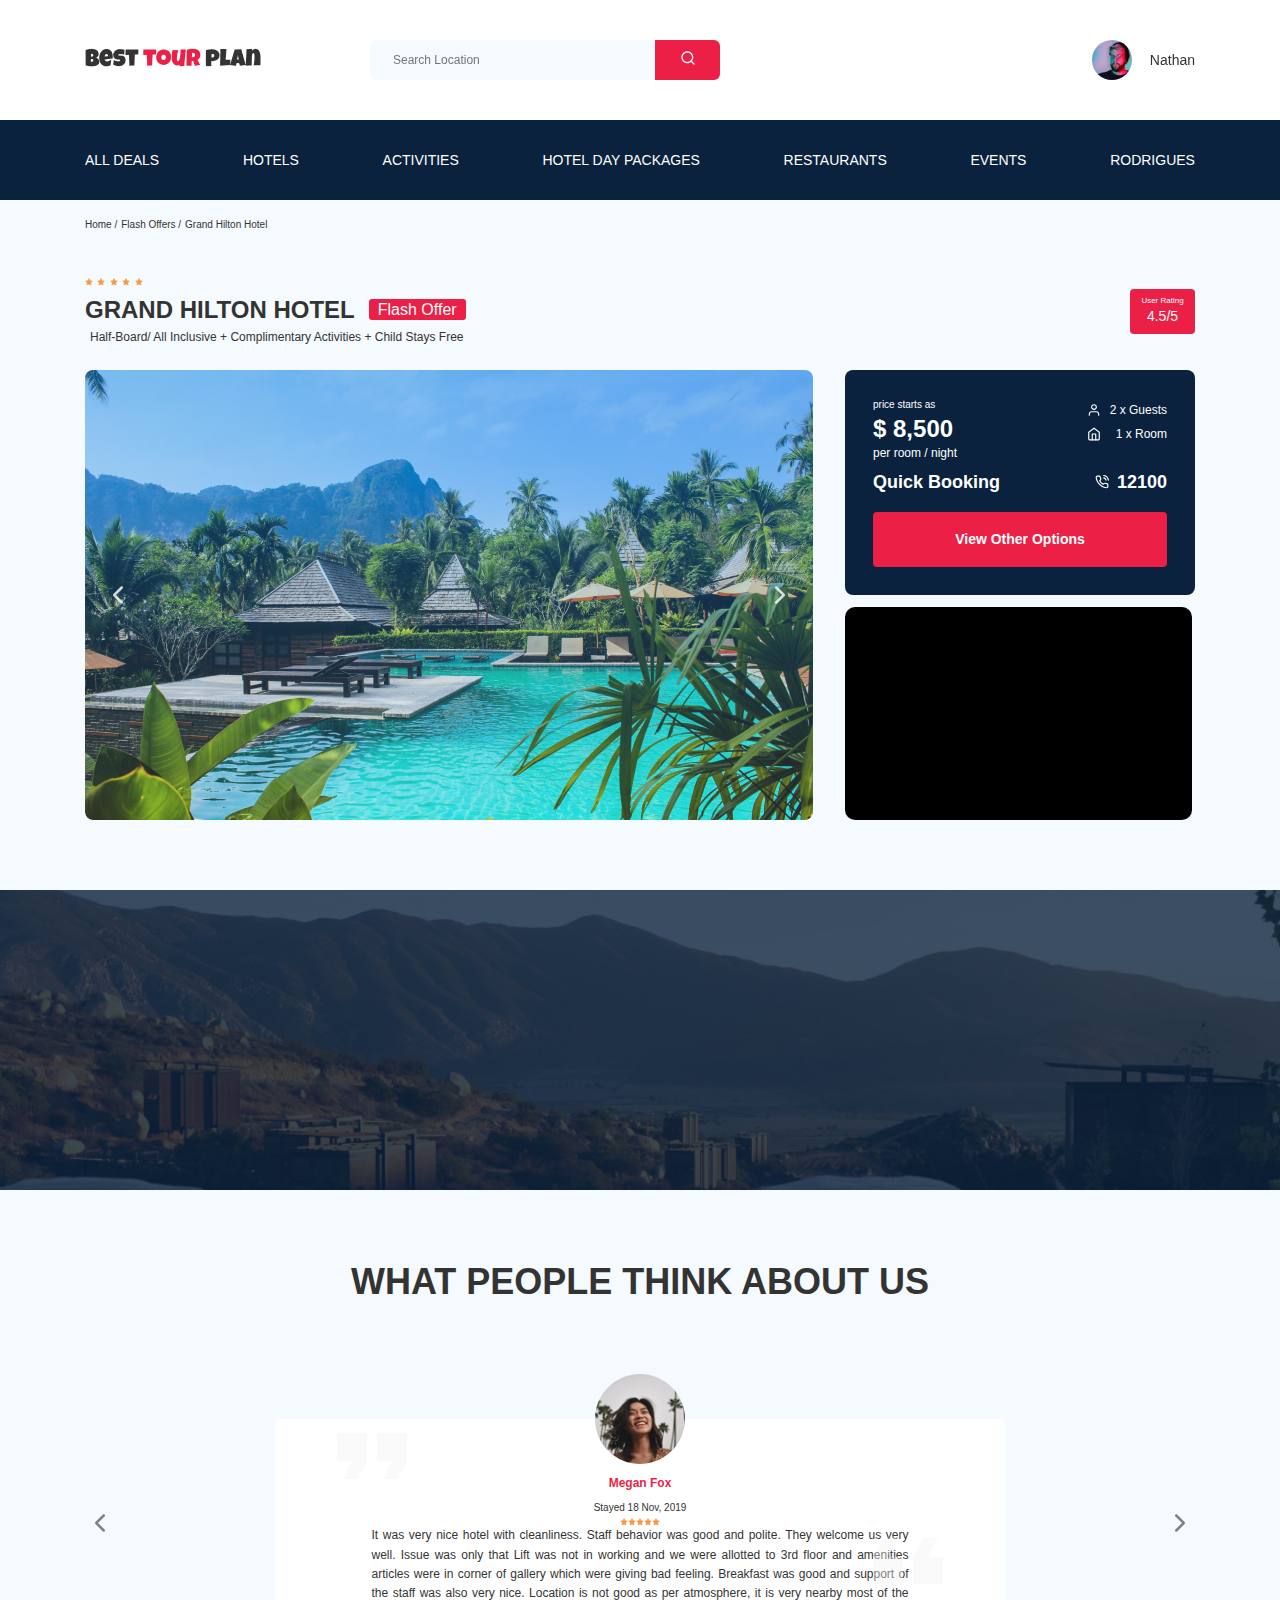
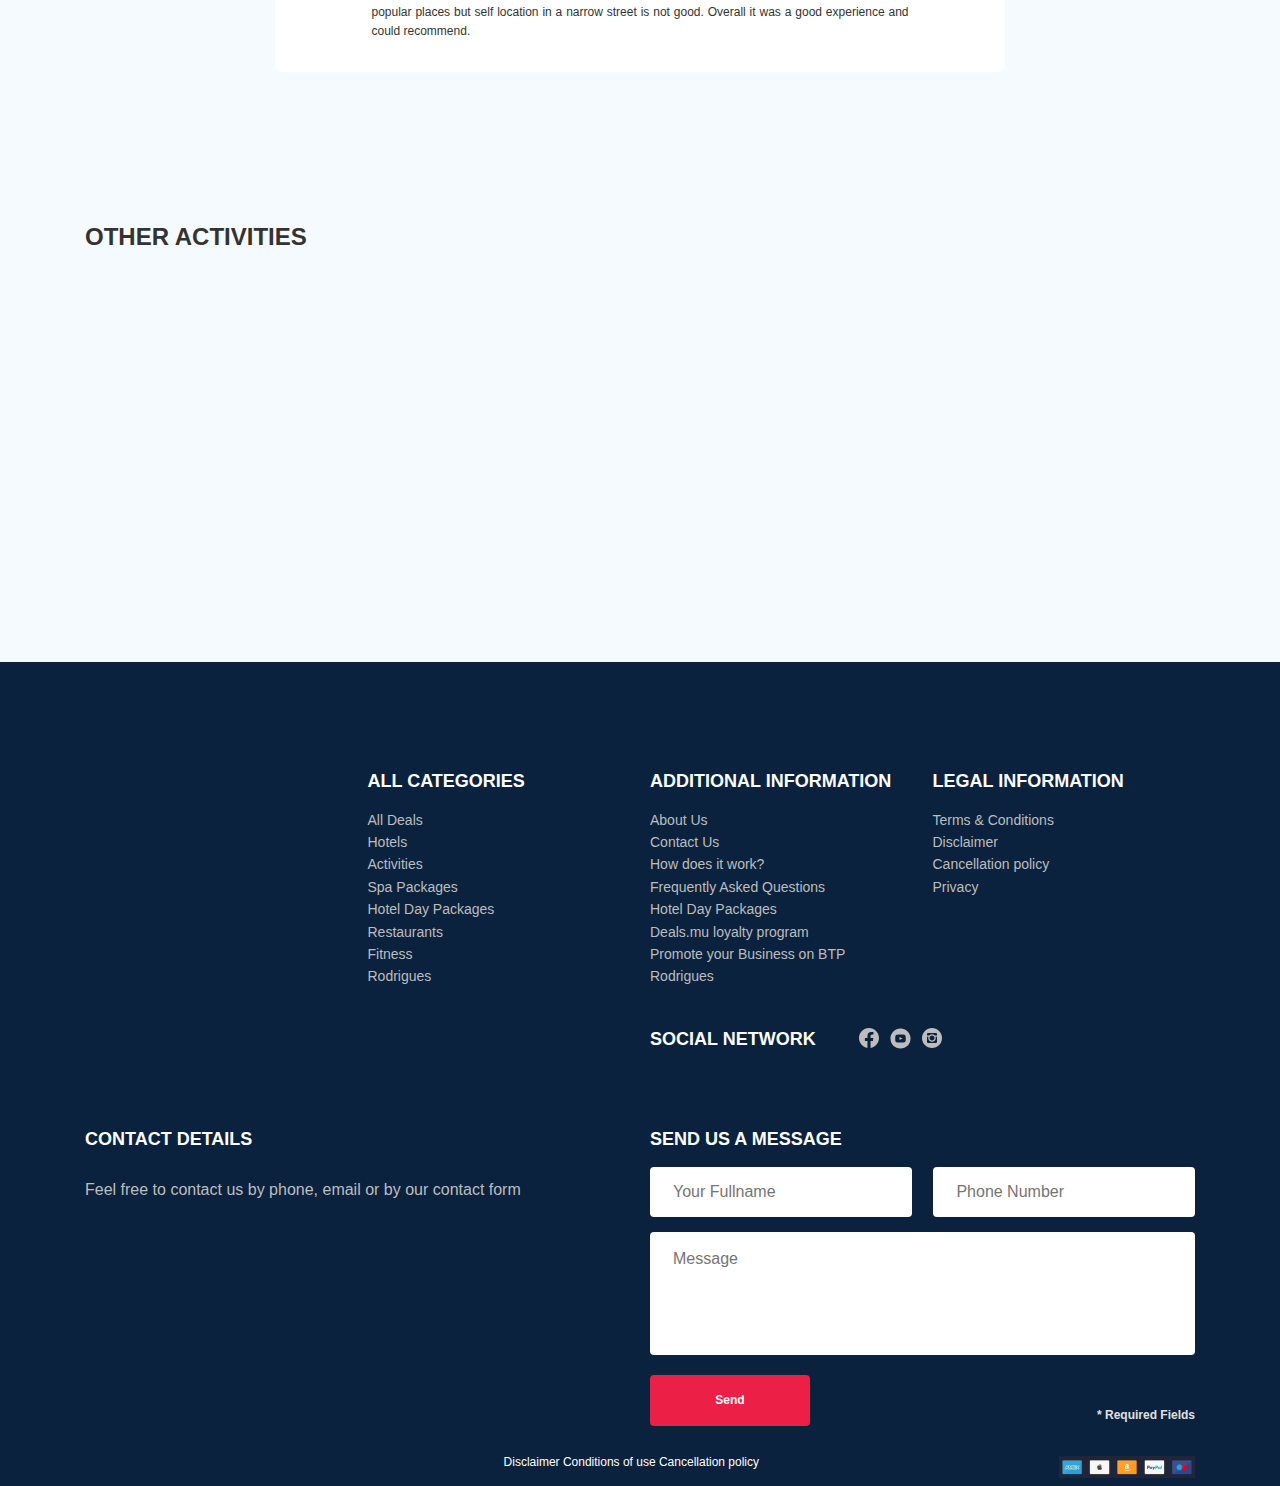
==== commit 199c42db: "fixing all" ====
--- a/index.html
+++ b/index.html
@@ -25,14 +25,14 @@
   <header class="navbar navbar--mobile--fixed">
     <div class="container">
       <div class="navbar-top">
-        <a href="#" class="logo" data-aos="fade-right" data-aos-delay="100">
+        <a href="#" class="logo navdar__logo" data-aos="fade-right" data-aos-delay="100">
           <img src="img/horizontal-logo.png" 
           alt="Logo:Best Tour Plan"
           class="logo-image"
           />
         </a>
         <form data-aos="fade-right" data-aos-delay="200" action="#" class="search navbar__search navbar__search--mobile--hidden" >
-          <input type="text" class="search__input"
+          <input type="text" class="input search__input"
           placeholder="Search Location"/>
           <button class="search__button">
             <img src="img/search.svg" alt="Icon:search">
@@ -82,10 +82,10 @@
             <a href="#" class="navbar-menu__link">All Deals</a>
           </li>
           <li class="navbar-menu__item">
-            <a href="#" class="navbar-menu__link">Hotels</a>
+            <a href="#hotels" class="navbar-menu__link">Hotels</a>
           </li>
           <li class="navbar-menu__item">
-            <a href="#" class="navbar-menu__link">Activities</a>
+            <a href="#activities" class="navbar-menu__link">Activities</a>
           </li>
           <li class="navbar-menu__item">
             <a href="#" class="navbar-menu__link">Hotel Day Packages</a>
@@ -121,7 +121,7 @@
     </nav>
     <!-- /.breadcrumb -->
   </div>
-<section class="hotel">
+<section class="hotel" id="hotels">
   <div class="container">
         <div class="hotel-info">
           <div class="hotel-info__text">
@@ -158,27 +158,29 @@
             <div class="swiper-slide hotel-slider__item">
               <img class="hotel-slider__image" src="img/slide-1.jpg" alt="Slide">
             </div>
-            <div class="swiper-slide hotel-slider__item">
+            <div class="swiper-slide">
               <img class="hotel-slider__image" src="img/slide-2.jpg" alt="Slide">
             </div>
-            <div class="swiper-slide hotel-slider__item">
+            <div class="swiper-slide">
               <img class="hotel-slider__image" src="img/slide-3.jpg" alt="Slide">
             </div>
-            <div class="swiper-slide hotel-slider__item">
+            <div class="swiper-slide">
               <img class="hotel-slider__image" src="img/slide-4.jpg" alt="Slide">
             </div>
-            <div class="swiper-slide hotel-slider__item">
+            <div class="swiper-slide">
               <img class="hotel-slider__image" src="img/slide-5.jpg" alt="Slide">
             </div>
-            <div class="swiper-slide hotel-slider__item">
+            <div class="swiper-slide">
               <img class="hotel-slider__image" src="img/slide-6.jpg" alt="Slide">
             </div>
+            ...
           </div>
           <!-- If we need navigation buttons -->
           <button class="hotel-slider__button hotel-slider__button--prev"></button>
           <button class="hotel-slider__button hotel-slider__button--next"></button>
         </div>
         <!-- .swiper-container -->
+
       <div class="hotel-right">
         <div class="booking">
           <div class="booking__info">
@@ -210,14 +212,15 @@
           </a>
           </div>
           <!--/.booking__call-center  -->
-          <button data-toggle="modal" data-href="#booking-modal" class="button booking__button">View Other Options</button>
+          <button data-toggle="modal" data-href="#rating-modal" class="button booking__button">View Other Options</button>
         </div>
         <!-- /.booking -->
         <div class="map">
           <iframe
-           src="https://www.google.com/maps/embed?pb=!1m18!1m12!1m3!1d3952.0412124696304!2d98.29255281479028!3d7.890757407947472!2m3!1f0!2f0!3f0!3m2!1i1024!2i768!4f13.1!3m3!1m2!1s0x30503b7bfcd9f903%3A0xf7065fac1e3d7c48!2sDoubleTree%20by%20Hilton%20Phuket%20Banthai%20Resort!5e0!3m2!1sru!2sru!4v1632223803527!5m2!1sru!2sru" width="347" height="213" style="border:0;" allowfullscreen=""
-           aria-hidden="false"
-           tabindex="0"></iframe>
+           src="https://www.google.com/maps/embed?pb=!1m18!1m12!1m3!1d3952.0412124696304!2d98.29255281479028!3d7.890757407947472!2m3!1f0!2f0!3f0!3m2!1i1024!2i768!4f13.1!3m3!1m2!1s0x30503b7bfcd9f903%3A0xf7065fac1e3d7c48!2sDoubleTree%20by%20Hilton%20Phuket%20Banthai%20Resort!5e0!3m2!1sru!2sru!4v1632223803527!5m2!1sru!2sru" width="100%" height="213px" frameborder="0" style="border:0;" allowfullscreen=""
+          aria-hidden="false"
+          tabindex="0">
+        </iframe>
         </div>
        <!-- .map -->
       </div>
@@ -263,14 +266,14 @@
             <p class="reviews-slider__text">It was very nice hotel with cleanliness. Staff behavior was good and polite. They welcome us very well. Issue was only that Lift was not in working and we were allotted to 3rd floor and amenities articles were in corner of gallery which were giving bad feeling. Breakfast was good and support of the staff was also very nice. Location is not good as per atmosphere, it is very nearby most of the popular places but self location in a narrow street is not good. Overall it was a good experience and could recommend. 
             </p>
           </div>
-          <!-- /.reviews-slider__item -->
+            <!-- /.reviews-slider__item -->
         </div>
         <!-- swiper-slide -->
         <div class="swiper-slide">
           <div class="reviews-slider__item">
             <div class="reviews-slider__profile">
               <img src="img/reviews-avatar-1.jpg" alt="Photo:Megan Fox" class="reviews-slider__avatar">
-              <h3 class="reviews-slider__username">Chris Hedgehog</h3>
+              <h3 class="reviews-slider__username">Megan Fox</h3>
               <span class="reviews-slider__date">Stayed 18 Nov, 2019</span>
               <div class="reviews-slider__rating">
               <img src="img/star.svg" alt="star">
@@ -284,14 +287,35 @@
             <p class="reviews-slider__text">It was very nice hotel with cleanliness. Staff behavior was good and polite. They welcome us very well. Issue was only that Lift was not in working and we were allotted to 3rd floor and amenities articles were in corner of gallery which were giving bad feeling. Breakfast was good and support of the staff was also very nice. Location is not good as per atmosphere, it is very nearby most of the popular places but self location in a narrow street is not good. Overall it was a good experience and could recommend. 
             </p>
           </div>
-          <!-- /.reviews-slider__item -->
+            <!-- /.reviews-slider__item -->
+        </div>
+        <!-- swiper-slide -->
+        <div class="swiper-slide">
+          <div class="reviews-slider__item">
+            <div class="reviews-slider__profile">
+              <img src="img/reviews-avatar-1.jpg" alt="Photo:Megan Fox" class="reviews-slider__avatar">
+              <h3 class="reviews-slider__username">Bob Rabbit</h3>
+              <span class="reviews-slider__date">Stayed 18 Nov, 2019</span>
+              <div class="reviews-slider__rating">
+              <img src="img/star.svg" alt="star">
+              <img src="img/star.svg" alt="star">
+              <img src="img/star.svg" alt="star">
+              <img src="img/star.svg" alt="star">
+              <img src="img/star.svg" alt="star">
+            </div>
+            </div>
+            <!-- /.review-slider__profile -->
+            <p class="reviews-slider__text">It was very nice hotel with cleanliness. Staff behavior was good and polite. They welcome us very well. Issue was only that Lift was not in working and we were allotted to 3rd floor and amenities articles were in corner of gallery which were giving bad feeling. Breakfast was good and support of the staff was also very nice. Location is not good as per atmosphere, it is very nearby most of the popular places but self location in a narrow street is not good. Overall it was a good experience and could recommend. 
+            </p>
+          </div>
+            <!-- /.reviews-slider__item -->
         </div>
         <!-- swiper-slide -->
         <div class="swiper-slide">
           <div class="reviews-slider__item">
             <div class="reviews-slider__profile">
               <img src="img/reviews-avatar-2.jpg" alt="Photo:Megan Fox" class="reviews-slider__avatar">
-              <h3 class="reviews-slider__username">Sidny Rabbit</h3>
+              <h3 class="reviews-slider__username">Dave Ravan </h3>
               <span class="reviews-slider__date">Stayed 18 Nov, 2019</span>
               <div class="reviews-slider__rating">
               <img src="img/star.svg" alt="star">
@@ -312,7 +336,7 @@
           <div class="reviews-slider__item">
             <div class="reviews-slider__profile">
               <img src="img/reviews-avatar-3.jpg" alt="Photo:Megan Fox" class="reviews-slider__avatar">
-              <h3 class="reviews-slider__username">Harrison Crow</h3>
+              <h3 class="reviews-slider__username"></h3>
               <span class="reviews-slider__date">Stayed 18 Nov, 2019</span>
               <div class="reviews-slider__rating">
               <img src="img/star.svg" alt="star">
@@ -334,14 +358,14 @@
       <button class="reviews-slider__button reviews-slider__button--next"></button>
       <button class="reviews-slider__button reviews-slider__button--prev"></button>
     </div>
-    <!-- review-slider -->
+    <!-- reviews-slider -->
   </div>
   <!-- container -->
 </section>
-<section class="activities">
+<section class="activities" id="activities">
   <div class="container">
     <h2 class="activities__title">Other Activities</h2>
-    <div class="activities-wrapper">
+    <div class="wrapper activities__wrapper">
       <div class="card activities__card" data-aos="fade-right" data-aos-delay="100">
         <img src="img/activities-1.jpg" alt="The curious corner of chamarel" class="card__image">
         <h3 class="card__title">The curious corner of chamarel</h3>
@@ -375,7 +399,7 @@
 <footer class="footer">
   <div class="container">
     <div class="footer-wrapper">
-      <a href="#"><img src="img/vertical-logo.svg" alt="Logo: Best Tour Plan" class="logo footer__logo" data-aos="flip-up"/></a>
+      <a href="#" class="logo footer__logo" data-aos="flip-up"><img src="img/vertical-logo.svg" alt="Logo: Best Tour Plan" class="logo footer__logo" data-aos="flip-up"/></a>
       <div class="footer-list footer__categories">
         <h3 class="footer__title">ALL CATEGORIES</h3>
         <ul class="footer__ul">
--- a/css/style.css
+++ b/css/style.css
@@ -1,2 +1,2 @@
-*{box-sizing:border-box}body{font-family:'Muli', sans-serif;background-color:#f5fafe;color:#333;overflow-x:hidden}.container{max-width:1110px;margin:auto}img{max-width:100%}.input{background-color:#fff;border-radius:4px;border:none;padding:0 23px;height:50px}.message{background-color:#fff;border-radius:4px;padding:18px 23px;border:none;resize:none}.button{min-width:160px;min-height:50px;padding:18px;font-style:normal;font-weight:bold;font-size:12px;line-height:15px;color:#fff;background-color:#EC1F46;border:none;border-radius:4px;margin-bottom:30px}.invalid{color:#EC1F46;border-bottom:1px solid #EC1F46}/*! normalize.css v8.0.1 | MIT License | github.com/necolas/normalize.css */html{line-height:1.15;-webkit-text-size-adjust:100%}body{margin:0}main{display:block}h1{font-size:2em;margin:0.67em 0}hr{box-sizing:content-box;height:0;overflow:visible}pre{font-family:monospace, monospace;font-size:1em}a{background-color:transparent}abbr[title]{border-bottom:none;text-decoration:underline;text-decoration:underline dotted}b,strong{font-weight:bolder}code,kbd,samp{font-family:monospace, monospace;font-size:1em}small{font-size:80%}sub,sup{font-size:75%;line-height:0;position:relative;vertical-align:baseline}sub{bottom:-0.25em}sup{top:-0.5em}img{border-style:none}button,input,optgroup,select,textarea{font-family:inherit;font-size:100%;line-height:1.15;margin:0}button,input{overflow:visible}button,select{text-transform:none}button,[type="button"],[type="reset"],[type="submit"]{-webkit-appearance:button}button::-moz-focus-inner,[type="button"]::-moz-focus-inner,[type="reset"]::-moz-focus-inner,[type="submit"]::-moz-focus-inner{border-style:none;padding:0}button:-moz-focusring,[type="button"]:-moz-focusring,[type="reset"]:-moz-focusring,[type="submit"]:-moz-focusring{outline:1px dotted ButtonText}fieldset{padding:0.35em 0.75em 0.625em}legend{box-sizing:border-box;color:inherit;display:table;max-width:100%;padding:0;white-space:normal}progress{vertical-align:baseline}textarea{overflow:auto}[type="checkbox"],[type="radio"]{box-sizing:border-box;padding:0}[type="number"]::-webkit-inner-spin-button,[type="number"]::-webkit-outer-spin-button{height:auto}[type="search"]{-webkit-appearance:textfield;outline-offset:-2px}[type="search"]::-webkit-search-decoration{-webkit-appearance:none}::-webkit-file-upload-button{-webkit-appearance:button;font:inherit}details{display:block}summary{display:list-item}template{display:none}[hidden]{display:none}.navbar{background-color:#fff}.navbar-top{display:flex;align-items:center;justify-content:space-between;padding-top:40px;padding-bottom:40px}.navbar-top__menu-button{display:none}.navbar__search{margin:auto;margin-left:108px}.navbar-bottom{background-color:#0A223D}.navbar-menu{list-style-type:none;margin:0;padding:31px 0;display:flex;align-items:center;justify-content:space-between;color:#fff}.navbar-menu__link{color:inherit;text-decoration:none;text-transform:uppercase;font-size:14px;line-height:18px}.navbar-menu__item--mobile--visible{display:none}.logo{width:177px}.search{display:flex;position:relative;overflow:hidden;border-radius:6px;height:40px}.search__input{width:350px;height:100%;padding-left:23px;padding-right:75px;background-color:#f5FAFE;border:none;font-size:12px;line-height:15px;color:#333}.search__button{position:absolute;top:0;right:0;width:65px;height:100%;border:none;background-color:#EC1F46}.user{display:flex;align-items:center;text-decoration:none}.user__avatar{width:40px;height:40px;border-radius:50%;object-fit:cover}.user__name{margin-left:18px;font-size:14px;line-height:18px;color:#333}.breadcrumb-list{display:flex;align-items:center;padding:18px 0;margin:0;list-style:none}.breadcrumb-list__item{font-size:10px;line-height:13px}.breadcrumb-list__item:not(:last-child)::after{content:'/';margin-right:4px}.breadcrumb-list__link{text-decoration:none;color:inherit}.hotel{padding-top:23px;padding-bottom:70px}.hotel-info{display:flex;justify-content:space-between;align-items:center;padding-bottom:20px}.hotel-info__offer{margin-left:14px;margin-top:4px}.hotel-info__name{margin-top:4px;margin-bottom:0}.hotel-info__description{margin:0}.hotel-name{font-size:24px;line-height:30px}.hotel-wrapper{display:flex;flex-wrap:wrap;align-items:center}.hotel-description{font-size:12px;line-height:15px}.hotel-grid{display:flex;justify-content:space-between}.hotel-right{display:flex;flex-direction:column;justify-content:space-between}.hotel-slider{width:728px;height:450px;position:relative;overflow:hidden}.hotel-slider__item{width:100%;height:100%;position:relative;border-radius:8px;overflow:hidden}.hotel-slider__item:after{content:'';position:absolute;width:100%;height:100%;top:0;bottom:0;left:0;right:0;background:linear-gradient(180deg, rgba(0,122,223,0.48) 0%, rgba(255,255,255,0.128) 100%);z-index:10}.hotel-slider__button{position:absolute;top:50%;transform:translateY(-50%);z-index:99;width:30px;height:30px;border:none;cursor:pointer;background-repeat:no-repeat;background-position:center;background-size:10px;background-color:transparent}.hotel-slider__button--next{right:18px;background-image:url(../img/next.svg)}.hotel-slider__button--prev{left:18px;background-image:url(../img/prev.svg)}.stars{flex-basis:100%}.offer{font-style:10px;line-height:13px;padding:4px 9px;background-color:#EC1F46;border-radius:3px;color:#fff}.rating{max-width:65px;min-height:45px;text-align:center;color:#fff;background-color:#EC1F46;border-radius:4px;cursor:pointer}.rating__text{font-size:8px;line-height:10px;text-align:center}.rating__counter--num{font-size:14px;line-height:18px}.rating__counter--sub{font-size:2px;line-height:4px}.booking{background-color:#0A223D;color:#fff;border-radius:8px;width:350px;min-height:210px;padding:28px;margin-bottom:20px}.booking__info{display:flex;justify-content:space-between;margin-bottom:9px}.booking__price{display:flex;flex-direction:column}.booking__start{font-size:10px;line-height:14px}.booking__pricetag{font-style:normal;font-weight:800;font-size:24px;line-height:33px}.booking__per-room{font-style:normal;font-weight:normal;font-size:12px;line-height:16px}.booking__room{margin-top:4px}.booking__text{display:flex;align-items:center;justify-content:space-between;margin-bottom:8px;font-style:normal;font-weight:normal;font-size:12px;line-height:16px}.booking__description{margin-left:9px}.booking__call-center{display:flex;justify-content:space-between;align-items:center;margin-bottom:17px}.booking__heading{font-style:normal;font-weight:600;font-size:18px;line-height:25px}.booking__number{display:flex;align-items:center;justify-content:space-between;color:inherit;text-decoration:none;font-weight:600;font-size:18px;line-height:25px}.booking__num{margin-left:8px}.booking__button{width:100%;min-height:45px;font-weight:600;font-size:14px;line-height:19px;border-radius:4px;background-color:#EC1F46;color:#fff;border:none;cursor:pointer}.map{width:347px;height:213px;background-color:#000;border:none;border-radius:10px;overflow:hidden}.newsletter{position:relative;padding:98px 0 87px 0;background-image:url(../img/newsletter-bg.jpg);background-repeat:no-repeat;background-position:center;background-size:cover}.newsletter::before{content:'';position:absolute;top:0;left:0;right:0;bottom:0;width:100%;height:100%;background-color:rgba(10,34,61,0.8)}.newsletter-wrapper{position:relative;display:flex;align-items:center;justify-content:space-between;max-width:731px;margin:auto}.newsletter-title{color:#fff;font-style:normal;font-weight:300;font-size:24px;line-height:30px}.newsletter-title__strong{display:block;font-size:36px;line-height:45px;text-transform:uppercase}.subscribe{position:relative;width:350px;height:55px;border-radius:4px;overflow:hidden}.subscribe__input{position:absolute;width:100%;height:100%;border:none;padding-left:33px;padding-right:75px;font-style:normal;font-weight:300;font-size:14px;line-height:18px}.subscribe__button{position:absolute;min-width:65px;right:0;top:0;height:100%;border:none;background-color:#EC1F46;color:#fff}.reviews{padding:40px 0 70px 0}.reviews__title{font-style:normal;font-weight:bold;font-size:36px;line-height:45px;text-align:center;text-transform:uppercase}.reviews-slider{position:relative}.reviews-slider__item{position:relative;display:flex;flex-direction:column;align-items:center;max-width:730px;margin:45px auto 0;background-color:#fff;border-radius:8px;padding:0 62px 0 30px}.reviews-slider__item:before{content:'';position:absolute;left:62px;top:13px;width:70px;height:47px;background-image:url(../img/quote-left.svg);background-repeat:no-repeat}.reviews-slider__item:after{content:'';position:absolute;right:62px;top:118px;width:70px;height:47px;background-image:url(../img/quote-right.svg);background-repeat:no-repeat}.reviews-slider__button{position:absolute;top:50%;transform:translateY(-50%);width:30px;height:30px;background-repeat:no-repeat;background-size:10px;background-position:center;border:none;background-color:transparent;cursor:pointer;z-index:99}.reviews-slider__button--prev{background-image:url(../img/arrow-prev-secondery.svg);left:0}.reviews-slider__button--next{background-image:url(../img/arrow-next-secondery.svg);right:0}.reviews-slider__profile{display:flex;flex-direction:column;align-items:center;margin-top:-45px;margin-bottom:30px}.reviews-slider__avatar{width:90px;height:90px;border-radius:50%;object-fit:cover}.reviews-slider__username{font-style:normal;font-weight:bold;font-size:12px;line-height:15px;color:#EC1F46;margin-bottom:10px}.reviews-slider__date{font-style:normal;font-weight:normal;font-size:10px;line-height:13px;margin-bottom:4px}.reviews-slider__rating{display:flex;align-items:center}.reviews-slider__text{max-width:537px;font-style:normal;font-weight:normal;font-size:12px;line-height:160%;text-align:justify;margin:auto}.activities{padding:60px 0 98px 0}.activities__title{font-style:normal;font-weight:bold;font-size:24px;line-height:30px;text-transform:uppercase;margin-bottom:57px}.activities-wrapper{display:flex;justify-content:space-between}.card{position:relative;display:flex;flex-direction:column;align-items:flex-start;padding:24px 26px;width:255px;height:255px;border-radius:6px;overflow:hidden}.card:before{position:relative;content:'';position:absolute;left:0;right:0;top:0;bottom:0;background:linear-gradient(179.83degrgba 196,196,196,0 35.34%, #0A223D 99.85%);z-index:-1}.card__image{position:absolute;left:0;right:0;top:0;bottom:0;width:100%;height:100%;object-fit:cover;z-index:-2}.card__title{margin-top:auto;margin-bottom:18px;color:#fff;font-style:bold;font-size:16px;line-height:20px}.card__button{font-style:normal;font-weight:600;font-size:12px;line-height:16px;color:#fff;padding:7px 22px;border:none;background-color:#EC1F46;border-radius:4px;cursor:pointer}.footer{background-color:#0A223D;color:#fff;padding-top:108px;padding-bottom:4px}.footer-wrapper{display:grid;grid-template-columns:repeat(4, minmax(min-content, 1fr));grid-gap:20px;grid-auto-rows:minmax(40px, min-content);align-items:start}.footer__logo{width:166px;grid-row:1 / 3;grid-column:1 / 2;align-self:stretch}.footer__categories{grid-row:1 / 4;grid-column:2 / 3}.footer__social-links{display:flex;align-items:center;min-width:83px;justify-content:space-between}.footer__social-network{display:flex;align-content:start;grid-row:2 / 4;grid-column:span 2;padding-top:20px}.footer__contact-details{grid-column:span 2}.footer__contact-form{grid-column:span 2}.footer__form{display:flex;align-items:center;justify-content:space-between;flex-wrap:wrap}.footer__ul{padding:0;margin:0;list-style:none}.footer__title{font-style:normal;font-weight:bold;font-size:18px;line-height:23px;margin:0 0 16px 0;text-transform:uppercase}.footer__title--inline{margin:0 43px 0 0}.footer__title--mb-3{margin-bottom:30px}.footer__item{display:flex;align-items:flex-start;font-style:normal;font-weight:normal;font-size:14px;line-height:160%;color:#BDBDBD}.footer__item--link{text-decoration:none}.footer__item--mb-2{margin-bottom:20px}.footer__icon-wrapper{min-width:40px}.footer__text{color:#BDBDBD;margin-bottom:22px}.footer__link{text-decoration:none;color:inherit}.footer__input{width:100%}.footer__input-group{margin-bottom:15px;flex-basis:48%}.footer__message{flex-basis:100%;margin-bottom:20px}.footer__info{font-style:normal;font-weight:bold;font-size:12px;line-height:15px;color:#E0E0E0}.footer-bottom{display:flex;justify-content:flex-end;min-width:600px}.footer-bottom__text{font-weight:400;font-style:normal;font-size:12px;hine-height:15px;margin-right:300px}.footer__message{height:123px}.modal__overlay{position:fixed;left:0;top:0;right:0;bottom:0;background-color:rgba(0,143,223,0.39);z-index:100;visibility:hidden;opacity:0;transition:opacity 0.2s}.modal__overlay--visible{visibility:visible;opacity:1}.modal__dialog{position:fixed;top:50%;left:50%;max-width:478px;padding:33px 88px;background-color:#0A223D;transform:translate(-50%, -50%);color:#fff;border-radius:8px;z-index:101;visibility:hidden;opacity:0;transition:opacity 0.2s}.modal__dialog--visible{visibility:visible;opacity:1}.modal__close{position:absolute;right:18px;top:17px;text-decoration:none;cursor:pointer}.modal__title{font-style:normal;font-weight:bold;font-size:18px;line-height:23px;margin-bottom:15px;text-transform:uppercase}.modal__input{width:100%;margin-top:15px}.modal__message{width:100%;min-height:123px;margin-top:15px}.modal__info{font-style:normal;font-weight:bold;font-size:12px;line-height:35px;color:#E0E0E0}.modal__button{margin-top:15px}@media (max-width: 1200px){.contaner{max-width:960px}.hotel-slider__image{width:100%;height:100%;object-fit:cover}.hotel__slider{min-width:600px}.card{width:230px;height:230px}.footer__input-group{flex-basis:100%}}@media (max-width: 992px){.container,.newsletter-wrapper{max-width:700px}.logo{width:132px}.navbar-top{padding-top:30px;padding-bottom:30px}.navbar__search{margin-left:auto}.navbar-menu{padding-top:22px;padding-bottom:22px}.navbar-menu__link{font-size:12px;line-height:15px}.search__input{width:340px}.hotel-grid{flex-direction:column}.hotel__slider{width:100%;margin-bottom:30px}.hotel-right{flex-direction:row}.hotel-slider{width:100%}.booking{width:340px}.map{width:340px}.reviews-slider__item{max-width:580px;overflow:hidden}.activities-wrapper{flex-wrap:wrap}.activities__card{margin-bottom:20px}.card{width:340px;height:230px}.footer-wrapper{grid-template-columns:repeat 6,1fr;grid-row-gap:40px}.footer__input-group{flex-basis:100%}.footer__logo{grid-row:1 / 2}.footer__social-network{grid-row:1 / 2;grid-column:span 4;align-self:center}.footer__categories{grid-row:2 / 3;grid-column:span 2}.footer__additional{grid-column:span 2}.footer__legal{grid-column:span 2}.footer__contact-details{grid-column:span 5;grid-row:3}.footer__contact-form{grid-column:span 5;grid-row:4}}@media (max-width: 768px){.container{max-width:576px;width:100%}body{padding-top:78px}.navbar--mobile--fixed{position:fixed;left:0;right:0;top:0;z-index:99}.navbar__search--mobile--hidden,.navbar__user--mobile--hidden{display:none}.navbar__search--mobile--visible,.navbar__user--mobile--visible{display:flex}.navbar__user{flex-direction:column;justify-content:center}.navbar-bottom{display:none;position:fixed;left:0;right:0;bottom:0;top:78px;padding-top:30px}.navbar-bottom--visible{display:block}.navbar-menu{flex-direction:column}.navbar-menu__item{margin-bottom:20px}.navbar-menu__item--mobile--visible{display:block}.menu-button{display:flex;width:16px;height:11px;padding:0;align-items:center;justify-content:space-between;flex-direction:column;border:none;background-color:#ffffff;cursor:pointer}.menu-button__line{width:16px;height:1px;background-color:#333}.user__name{color:#fff}.user__name--light{margin-left:0;margin-top:10px}.stars{flex-basis:auto}.hotel-name{flex-basis:100%}.hotel-wrapper{justify-content:space-between}.hotel-info__text{width:100%}.hotel-info__name{margin-top:10px;margin-bottom:0}.hotel-info__rating{display:none}.hotel-info__offer{order:-1;margin-left:0}.hotel-right{flex-direction:column;min-height:450px}.hotel-slider{height:350px}.booking{width:100%}.map{width:100%}.newsletter-wrapper{max-width:576px;width:92%;flex-direction:column;align-items:flex-start}.reviews-slider__item{padding:0 30px 30px}.reviews-slider__item:after,.reviews-slider__item::before{display:none}.reviews-slider__button{top:32px}.reviews-slider__button--prev{left:50%;transform:translate(-50%, 0);margin-left:-65px}.reviews-slider__button--next{right:50%;transform:translate(50%, 0);margin-right:-65px}.activities{padding-top:40px;padding-bottom:60px}.card{width:49%;height:255px}.footer__input-group{flex-basis:100%}}@media (max-width: 576px){.logo{width:99px}.hotel__slider{margin-bottom:20px}.hotel-slider{height:250px}.newsletter{padding:76px 0 83px 0}.newsletter__title{margin-bottom:37px}.subscribe{width:100%}.card{width:100%}.footer-wrapper{grid-template-columns:1fr}.footer__logo{grid-row:1;grid-column:1}.footer__social-network{grid-row:2;grid-column:1}.footer__additional{grid-row:3;grid-column:1}.footer__categories{grid-row:4;grid-column:1}.footer__legal{grid-row:5;grid-column:1}.footer__contact-details{grid-row:6;grid-column:1}.footer__contact-form{grid-row:7;grid-column:1}.footer__info{grid-column:1;flex-basis:100%;margin-left:0;margin-top:-200px}.footer__button{grid-column:1;margin-top:30px}.footer-bottom{display:block}}@media (max-width: 490px){.logo{width:-100px;height:13px}}
+*{box-sizing:border-box}body{font-family:'Muli', sans-serif;background-color:#f5fafe;color:#333;overflow-x:hidden}.container{max-width:1110px;margin:auto;border:red solid red}img{max-width:100%}.input{background-color:#fff;border-radius:4px;border:none;padding:0 23px;height:50px;outline:none}.message{background-color:#fff;border-radius:4px;padding:18px 23px;border:none;resize:none}.button{min-width:160px;min-height:50px;padding:18px;font-style:normal;font-weight:bold;font-size:12px;line-height:15px;color:#fff;background-color:#EC1F46;border:none;border-radius:4px;margin-bottom:30px}.invalid{color:#EC1F46;border-bottom:1px solid #EC1F46}/*! normalize.css v8.0.1 | MIT License | github.com/necolas/normalize.css */html{line-height:1.15;-webkit-text-size-adjust:100%}body{margin:0}main{display:block}h1{font-size:2em;margin:0.67em 0}hr{box-sizing:content-box;height:0;overflow:visible}pre{font-family:monospace, monospace;font-size:1em}a{background-color:transparent}abbr[title]{border-bottom:none;text-decoration:underline;text-decoration:underline dotted}b,strong{font-weight:bolder}code,kbd,samp{font-family:monospace, monospace;font-size:1em}small{font-size:80%}sub,sup{font-size:75%;line-height:0;position:relative;vertical-align:baseline}sub{bottom:-0.25em}sup{top:-0.5em}img{border-style:none}button,input,optgroup,select,textarea{font-family:inherit;font-size:100%;line-height:1.15;margin:0}button,input{overflow:visible}button,select{text-transform:none}button,[type="button"],[type="reset"],[type="submit"]{-webkit-appearance:button}button::-moz-focus-inner,[type="button"]::-moz-focus-inner,[type="reset"]::-moz-focus-inner,[type="submit"]::-moz-focus-inner{border-style:none;padding:0}button:-moz-focusring,[type="button"]:-moz-focusring,[type="reset"]:-moz-focusring,[type="submit"]:-moz-focusring{outline:1px dotted ButtonText}fieldset{padding:0.35em 0.75em 0.625em}legend{box-sizing:border-box;color:inherit;display:table;max-width:100%;padding:0;white-space:normal}progress{vertical-align:baseline}textarea{overflow:auto}[type="checkbox"],[type="radio"]{box-sizing:border-box;padding:0}[type="number"]::-webkit-inner-spin-button,[type="number"]::-webkit-outer-spin-button{height:auto}[type="search"]{-webkit-appearance:textfield;outline-offset:-2px}[type="search"]::-webkit-search-decoration{-webkit-appearance:none}::-webkit-file-upload-button{-webkit-appearance:button;font:inherit}details{display:block}summary{display:list-item}template{display:none}[hidden]{display:none}.navbar{background-color:#fff}.navbar-top{display:flex;align-items:center;justify-content:space-between;padding-top:40px;padding-bottom:40px}.navbar-top__menu-button{display:none}.navbar__search{margin:auto;margin-left:108px}.navbar-bottom{background-color:#0A223D}.navbar-menu{list-style-type:none;margin:0;padding:31px 0;display:flex;align-items:center;justify-content:space-between;color:#fff}.navbar-menu__link{color:inherit;text-decoration:none;text-transform:uppercase;font-size:14px;line-height:18px}.navbar-menu__item--mobile--visible{display:none}.logo{width:177px}.search{display:flex;position:relative;overflow:hidden;border-radius:6px;height:40px;border:none}.search__input{width:350px;height:100%;padding-left:23px;padding-right:75px;background-color:#f5FAFE;font-size:12px;line-height:15px;color:#333;border:none}.search__button{position:absolute;top:0;right:0;width:65px;height:100%;border:none;background-color:#EC1F46}.user{display:flex;align-items:center;text-decoration:none}.user__avatar{width:40px;height:40px;border-radius:50%;object-fit:cover}.user__name{margin-left:18px;font-size:14px;line-height:18px;color:#333}.breadcrumb-list{display:flex;align-items:center;padding:18px 0;margin:0;list-style:none}.breadcrumb-list__item{font-size:10px;line-height:13px}.breadcrumb-list__item:not(:last-child)::after{content:'/';margin-right:4px}.breadcrumb-list__link{text-decoration:none;color:inherit}.hotel{padding-top:23px;padding-bottom:70px}.hotel-info{display:flex;justify-content:space-between;align-items:center;padding-bottom:20px}.hotel-info__offer{margin-left:14px;margin-top:4px}.hotel-info__name{margin-top:4px;margin-bottom:0}.hotel-info__description{margin:5px}.hotel-name{font-size:24px;line-height:30px}.hotel-wrapper{display:flex;flex-wrap:wrap;align-items:center}.hotel-description{font-size:12px;line-height:15px}.hotel-grid{display:flex;justify-content:space-between}.hotel-right{display:flex;flex-direction:column;justify-content:space-between}.hotel-slider{position:relative;width:728px;height:450px;overflow:hidden}.hotel-slider__item{width:100%;height:100%;position:relative;border-radius:8px;overflow:hidden}.hotel-slider__item:after{content:'';position:absolute;width:100%;height:100%;top:0;bottom:0;left:0;right:0;background:linear-gradient(180deg, rgba(0,122,223,0.48) 0%, rgba(255,255,255,0.128) 100%);z-index:10}.hotel-slider__image{height:100%}.hotel-slider__button{position:absolute;top:50%;transform:translateY(-50%);z-index:99;width:30px;height:30px;border:none;cursor:pointer;background-repeat:no-repeat;background-position:center;background-size:10px;background-color:transparent}.hotel-slider__button--next{right:18px;background-image:url(../img/next.svg)}.hotel-slider__button--prev{left:18px;background-image:url(../img/prev.svg)}.stars{flex-basis:100%}.offer{font-style:10px;line-height:13px;padding:4px 9px;background-color:#EC1F46;border-radius:3px;color:#fff}.rating{max-width:65px;min-height:45px;text-align:center;color:#fff;background-color:#EC1F46;border-radius:4px}.rating__text{font-size:8px;line-height:10px}.rating__counter{font-size:14px;line-height:18px}.booking{background-color:#0A223D;color:#fff;border-radius:8px;width:350px;min-height:210px;padding:28px}.booking__info{display:flex;justify-content:space-between;margin-bottom:9px}.booking__price{display:flex;flex-direction:column}.booking__start{font-weight:normal;font-size:10px;line-height:14px}.booking__pricetag{font-style:normal;font-weight:800;font-size:24px;line-height:33px}.booking__per-room{font-style:normal;font-weight:normal;font-size:12px;line-height:16px}.booking__room{margin-top:4px}.booking__text{display:flex;align-items:center;justify-content:space-between;min-width:80px;margin-bottom:8px;font-style:normal;font-weight:normal;font-size:12px;line-height:16px}.booking__description{margin-left:9px}.booking__call-center{display:flex;align-items:center;justify-content:space-between;margin-bottom:17px}.booking__heading{font-style:normal;font-weight:600;font-size:18px;line-height:25px}.booking__number{display:flex;align-items:center;justify-content:space-between;color:inherit;text-decoration:none;font-weight:600;font-size:18px;line-height:25px}.booking__num{margin-left:8px}.booking__button{width:100%;min-height:45px;font-weight:600;font-size:14px;line-height:19px;border-radius:4px;background-color:#EC1F46;color:#fff;border:none;margin-bottom:0;cursor:pointer}.map{width:347px;height:213px;background-color:#000;border-radius:10px;overflow:hidden}.newsletter{position:relative;padding:98px 0 87px 0;background-image:url(../img/newsletter-bg.jpg);background-repeat:no-repeat;background-position:center;background-size:cover}.newsletter::before{content:'';position:absolute;top:0;left:0;right:0;bottom:0;width:100%;height:100%;background-color:rgba(10,34,61,0.8)}.newsletter-wrapper{position:relative;display:flex;align-items:center;justify-content:space-between;max-width:731px;margin:auto}.newsletter-title{color:#fff;font-style:normal;font-weight:300;font-size:24px;line-height:30px}.newsletter-title__strong{display:block;font-size:36px;line-height:45px;text-transform:uppercase}.subscribe{position:relative;width:350px;height:55px;border-radius:4px;overflow:hidden}.subscribe__input{position:absolute;width:100%;height:100%;border:none;padding-left:33px;padding-right:75px;font-style:normal;font-weight:300;font-size:14px;line-height:18px}.subscribe__button{position:absolute;min-width:65px;right:0;top:0;height:100%;border:none;background-color:#EC1F46;color:#fff}.reviews{padding:40px 0 70px 0}.reviews__title{font-style:normal;font-weight:bold;font-size:36px;line-height:45px;text-align:center;text-transform:uppercase;margin-bottom:70px}.reviews-slider{position:relative;overflow:hidden}.reviews-slider__item{position:relative;display:flex;flex-direction:column;align-items:center;max-width:730px;margin:45px auto 0;background-color:#fff;border-radius:8px;margin-top:45px;padding:0 63px 30px}.reviews-slider__item:before{content:'';position:absolute;left:62px;top:13px;width:70px;height:47px;background-image:url(../img/quote-left.svg);background-repeat:no-repeat}.reviews-slider__item:after{content:'';position:absolute;right:62px;top:118px;width:70px;height:47px;background-image:url(../img/quote-right.svg);background-repeat:no-repeat}.reviews-slider__button{position:absolute;top:50%;transform:translateY(-50%);width:30px;height:30px;background-repeat:no-repeat;background-size:10px;background-position:center;border:none;background-color:transparent;cursor:pointer;z-index:99}.reviews-slider__button--prev{background-image:url(../img/arrow-prev-secondery.svg);left:0}.reviews-slider__button--next{background-image:url(../img/arrow-next-secondery.svg);right:0}.reviews-slider__profile{display:flex;flex-direction:column;align-items:center;margin-top:-45px}.reviews-slider__avatar{width:90px;height:90px;border-radius:50%;object-fit:cover}.reviews-slider__username{font-style:normal;font-weight:bold;font-size:12px;line-height:15px;color:#EC1F46;margin-bottom:10px}.reviews-slider__date{font-style:normal;font-weight:normal;font-size:10px;line-height:13px;margin-bottom:4px}.reviews-slider__rating{display:flex;align-items:center}.reviews-slider__text{max-width:537px;font-style:normal;font-weight:normal;font-size:12px;line-height:160%;text-align:justify;margin:auto}.activities{padding:60px 0 98px 0}.activities__title{font-style:normal;font-weight:bold;font-size:24px;line-height:30px;text-transform:uppercase;margin-bottom:57px}.activities__wrapper{display:flex;justify-content:space-between}.card{position:relative;display:flex;flex-direction:column;align-items:flex-start;padding:24px 26px;width:255px;height:255px;border-radius:6px;overflow:hidden}.card:before{position:relative;content:'';position:absolute;left:0;right:0;top:0;bottom:0;background:linear-gradient(179.83degrgba 196,196,196,0 35.34%, #0A223D 99.85%);z-index:-1}.card__image{position:absolute;left:0;right:0;top:0;bottom:0;width:100%;height:100%;object-fit:cover;z-index:-2}.card__title{margin-top:auto;margin-bottom:18px;color:#fff;font-style:bold;font-size:16px;line-height:20px}.card__button{font-style:normal;font-weight:600;font-size:12px;line-height:16px;color:#fff;padding:7px 22px;border:none;background-color:#EC1F46;border-radius:4px;cursor:pointer}.footer{background-color:#0A223D;color:#fff;padding-top:108px;padding-bottom:4px}.footer-wrapper{display:grid;grid-template-columns:repeat(4, minmax(min-content, 1fr));grid-gap:20px;grid-auto-rows:minmax(40px, min-content);align-items:start}.footer__logo{width:166px;grid-row:1 / 3;grid-column:1 / 2;align-self:stretch}.footer__categories{grid-row:1 / 4;grid-column:2 / 3}.footer__social-links{display:flex;align-items:center;min-width:83px;justify-content:space-between}.footer__social-network{display:flex;align-content:start;grid-row:2 / 4;grid-column:span 2;padding-top:20px}.footer__contact-details{grid-column:span 2}.footer__contact-form{grid-column:span 2}.footer__form{display:flex;align-items:center;justify-content:space-between;flex-wrap:wrap}.footer__ul{padding:0;margin:0;list-style:none}.footer__title{font-style:normal;font-weight:bold;font-size:18px;line-height:23px;margin:0 0 16px 0;text-transform:uppercase}.footer__title--inline{margin:0 43px 0 0}.footer__title--mb-3{margin-bottom:30px}.footer__item{display:flex;align-items:flex-start;font-style:normal;font-weight:normal;font-size:14px;line-height:160%;color:#BDBDBD}.footer__item--link{text-decoration:none}.footer__item--mb-2{margin-bottom:20px}.footer__icon-wrapper{min-width:40px}.footer__text{color:#BDBDBD;margin-bottom:22px}.footer__link{text-decoration:none;color:inherit}.footer__input{width:100%}.footer__input-group{margin-bottom:15px;flex-basis:48%}.footer__message{flex-basis:100%;margin-bottom:20px}.footer__info{font-style:normal;font-weight:bold;font-size:12px;line-height:15px;color:#E0E0E0}.footer-bottom{display:flex;justify-content:flex-end;min-width:600px}.footer-bottom__text{font-weight:400;font-style:normal;font-size:12px;hine-height:15px;margin-right:300px}.footer__message{height:123px}.modal__overlay{position:fixed;left:0;top:0;right:0;bottom:0;background-color:rgba(0,143,223,0.39);z-index:100;visibility:hidden;opacity:0;transition:opacity 0.2s}.modal__overlay--visible{visibility:visible;opacity:1}.modal__dialog{position:fixed;top:50%;left:50%;max-width:478px;padding:33px 88px;background-color:#0A223D;transform:translate(-50%, -50%);color:#fff;border-radius:8px;z-index:101;visibility:hidden;opacity:0;transition:opacity 0.2s}.modal__dialog--visible{visibility:visible;opacity:1}.modal__close{position:absolute;right:18px;top:17px;text-decoration:none;cursor:pointer}.modal__title{font-style:normal;font-weight:bold;font-size:18px;line-height:23px;margin-bottom:15px;text-transform:uppercase}.modal__input{width:100%;margin-top:15px}.modal__message{width:100%;min-height:123px;margin-top:15px}.modal__info{font-style:normal;font-weight:bold;font-size:12px;line-height:35px;color:#E0E0E0}.modal__button{margin-top:15px}@media (max-width: 1200px){.contaner{width:90%;margin-left:0}.hotel__slider{width:590px}.hotel-slider__image{width:100%;height:100%;object-fit:cover}.card{width:230px;height:230px}.footer__input-group{flex-basis:100%}}@media (max-width: 992px){.container,.newsletter-wrapper{max-width:700px}.logo{width:132px}.navbar-top{padding-top:30px;padding-bottom:30px}.navbar__search{margin-left:auto}.navbar-menu{padding-top:22px;padding-bottom:22px}.navbar-menu__link{font-size:12px;line-height:15px}.search__input{width:340px}.hotel-name{flex-basis:1005px}.hotel-wrapper{justify-content:space-between}.hotel-info__text{width:100%}.hotel-info__name{margin-top:10px;margin-bottom:0}.hotel-info__rating{display:none}.hotel-info__offer{order:-1;margin-left:0}.hotel__slider{height:350px}.hotel-grid{flex-direction:column}.hotel__slider{margin-bottom:30px}.hotel-right{flex-direction:column;min-height:450px}.hotel-slider{width:100%}.booking{width:100%}.map{width:100%}.reviews-slider__item{max-width:580px}.activities__wrapper{flex-wrap:wrap}.activities__card{margin-bottom:20px}.card{width:45%;height:230px}.footer-wrapper{grid-template-columns:repeat 6,1fr;grid-row-gap:40px}.footer__input-group{flex-basis:100%}.footer__logo{grid-row:1 / 2}.footer__social-network{grid-row:1 / 2;grid-column:span 4;align-self:center}.footer__categories{grid-row:2 / 3;grid-column:span 2}.footer__additional{grid-column:span 2}.footer__legal{grid-column:span 2}.footer__contact-details{grid-column:span 5;grid-row:3}.footer__contact-form{grid-column:span 5;grid-row:4}}@media (max-width: 768px){.container{max-width:576px;width:92%}body{padding-top:78px}.navbar--mobile--fixed{position:fixed;left:0;right:0;top:0;z-index:99}.navbar__search--mobile--hidden,.navbar__user--mobile--hidden{display:none}.navbar__search--mobile--visible,.navbar__user--mobile--visible{display:flex}.navbar__user{flex-direction:column;justify-content:center}.navbar-bottom{display:none;position:fixed;left:0;right:0;bottom:0;top:78px;padding-top:30px}.navbar-bottom--visible{display:block}.navbar-menu{flex-direction:column}.navbar-menu__item{margin-bottom:20px}.navbar-menu__item--mobile--visible{display:block}.menu-button{display:flex;width:16px;height:11px;padding:0;align-items:center;justify-content:space-between;flex-direction:column;border:none;background-color:#ffffff;cursor:pointer}.menu-button__line{width:16px;height:1px;background-color:#333}.user__name{color:#fff}.user__name--light{margin-left:0;margin-top:10px}.stars{flex-basis:auto}.hotel-name{flex-basis:100%}.hotel-wrapper{justify-content:space-between}.hotel-info__text{width:100%}.hotel-info__name{margin-top:10px;margin-bottom:5px 0}.hotel-info__rating{display:none}.hotel-info__offer{order:-1;margin-left:0}.hotel-right{flex-direction:column;min-width:100%;min-height:450px}.hotel-slider{width:100%;height:350px}.booking{width:100%;margin-bottom:20px}.map{width:100%}.newsletter-wrapper{max-width:576px;width:92%;flex-direction:column;align-items:flex-start}.reviews-slider__item{padding:0 30px 30px}.reviews-slider__item:after,.reviews-slider__item::before{display:none}.reviews-slider__button{top:32px}.reviews-slider__button--prev{left:50%;transform:translate(-50%, 0);margin-left:-65px}.reviews-slider__button--next{right:50%;transform:translate(50%, 0);margin-right:-65px}.activities{padding-top:40px;padding-bottom:60px}.card{width:49%;height:255px}.footer__input{flex-basis:100%}}@media (max-width: 576px){.container{width:90%}.logo{width:99px}.hotel__slider{margin-bottom:20px}.hotel-slider{height:250px}.hotel .map{width:100%}.newsletter{padding:76px 0 83px 0}.newsletter__title{margin-bottom:37px}.subscribe{width:100%}.card{width:100%}.footer-wrapper{grid-template-columns:1fr}.footer__logo{grid-row:1;grid-column:1}.footer__social-network{grid-row:2;grid-column:1}.footer__additional{grid-row:3;grid-column:1}.footer__categories{grid-row:4;grid-column:1}.footer__legal{grid-row:5;grid-column:1}.footer__contact-details{grid-row:6;grid-column:1}.footer__contact-form{grid-row:7;grid-column:1}.footer__info{grid-column:1;flex-basis:100%;margin-left:0;margin-top:-200px}.footer__button{grid-column:1;margin-top:30px}.footer-bottom{display:block}}@media (max-width: 490px){body{padding-left:40px}.navbar--mobile--fixed{max-width:490px;padding-left:40px}.navbar__logo{width:100px;height:13px}.footer{padding-left:20px}.footer__logo{grid-row:1;grid-column:1 / 3}.container{width:100%}}
 /*# sourceMappingURL=style.css.map */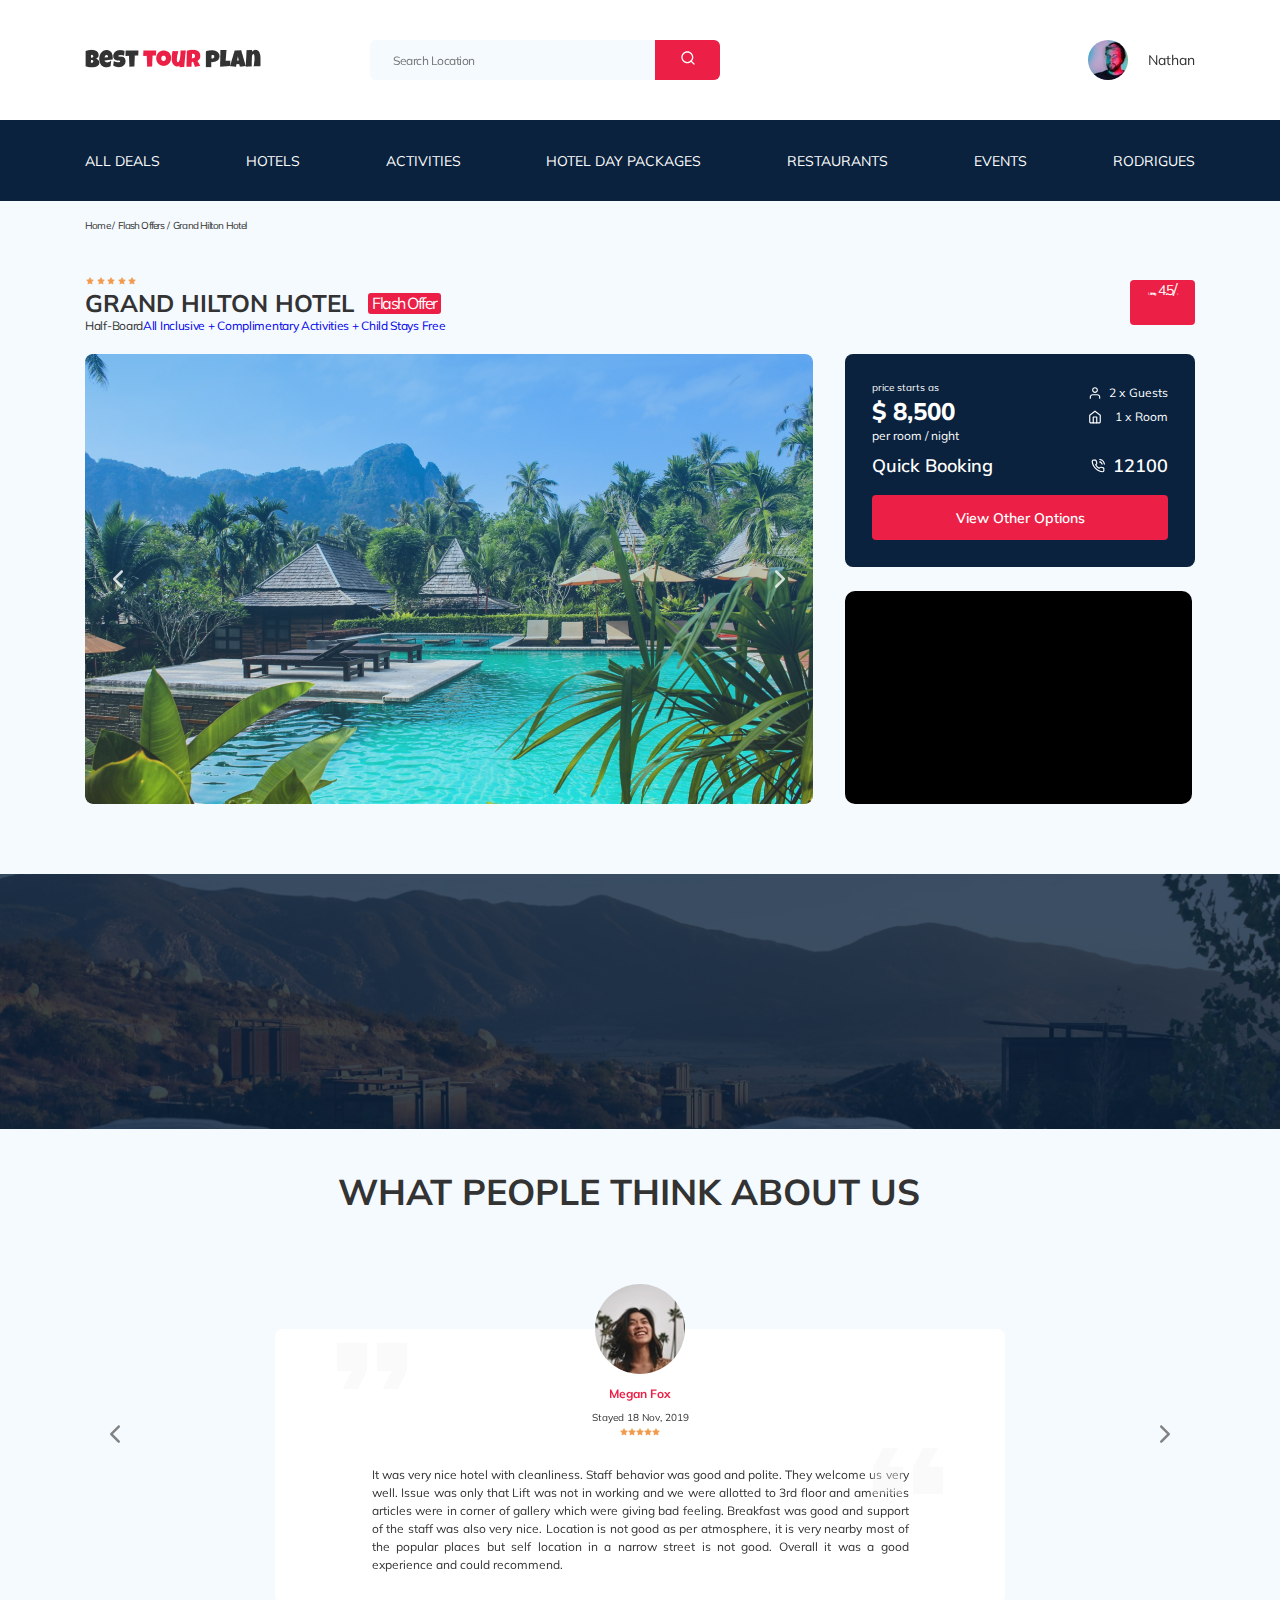
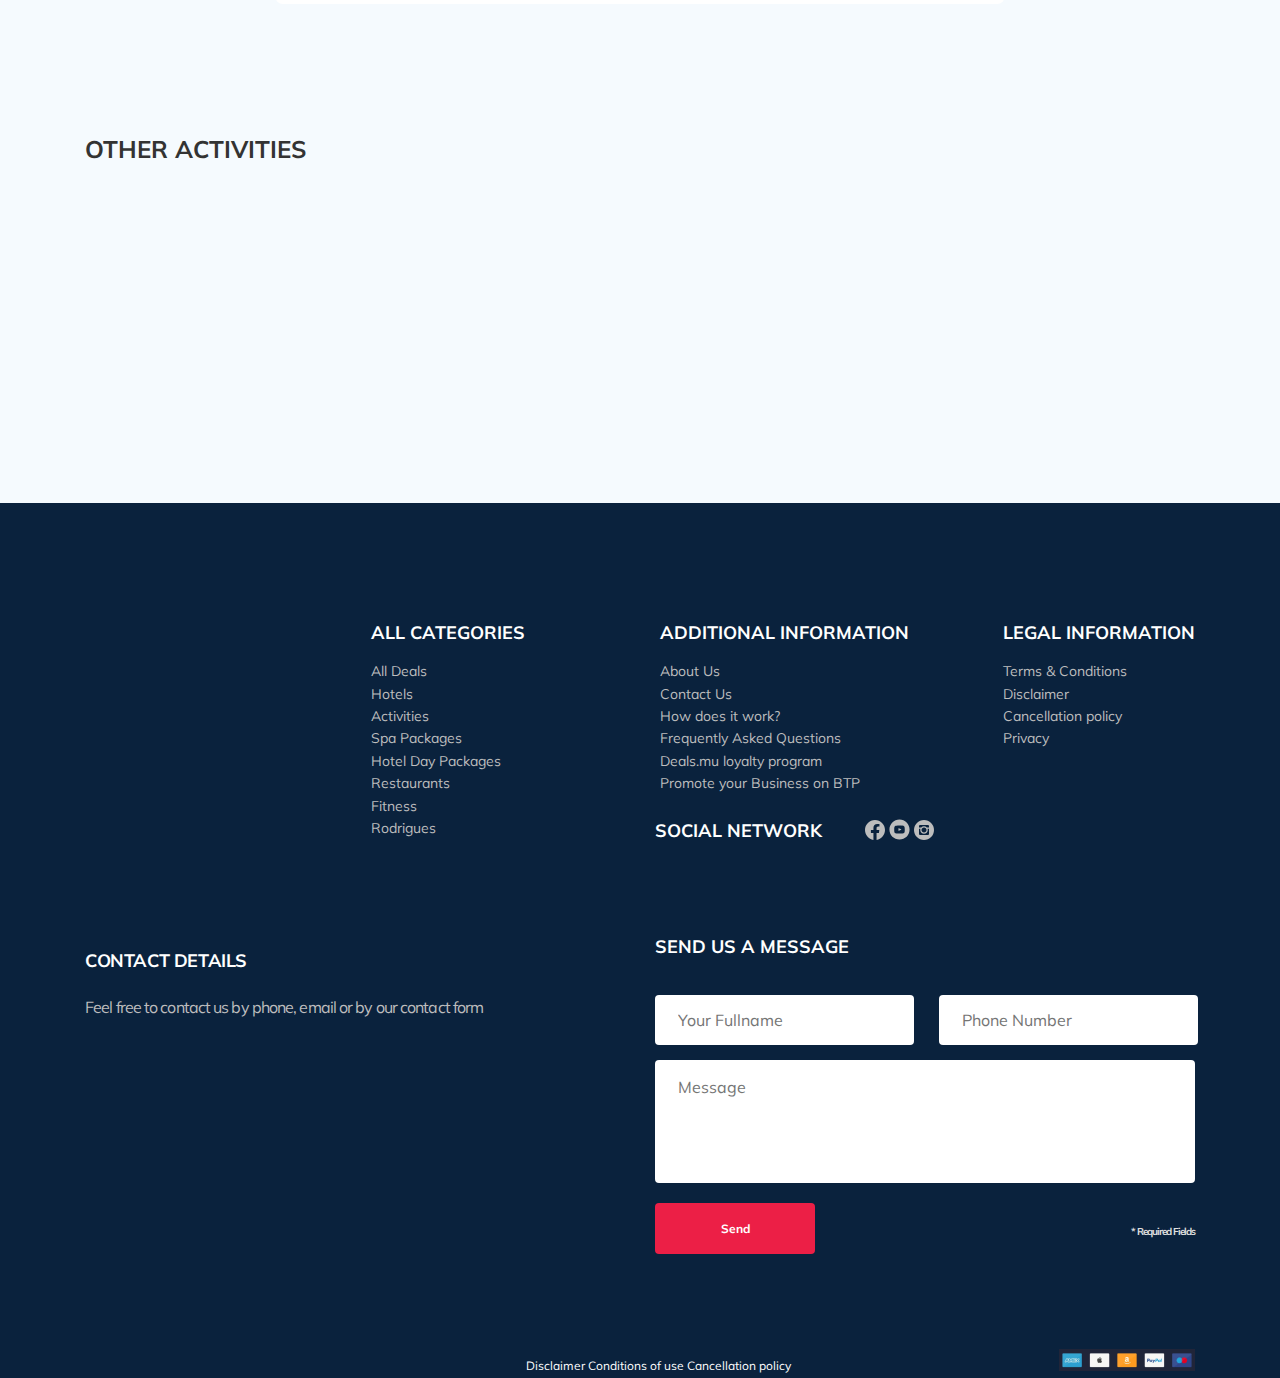
==== commit 2b0d1849: "pixel-perfect" ====
--- a/index.html
+++ b/index.html
@@ -12,7 +12,7 @@
   <link href="https://fonts.googleapis.com/css2?family=Nunito:wght@400;700;800&display=swap" rel="stylesheet">
   <link rel="preconnect" href="https://fonts.googleapis.com">
   <link rel="preconnect" href="https://fonts.gstatic.com" crossorigin>
-  <!-- <link href="https://fonts.googleapis.com/css2?family=Mulish:wght@400;700&family=Nunito:wght@400;700;800&display=swap" rel="stylesheet"> -->
+  <link href="https://fonts.googleapis.com/css2?family=Mulish:wght@400;700&family=Nunito:wght@400;700;800&display=swap" rel="stylesheet">
   <link rel="stylesheet" href="fonts/Muli.woff">
   <link rel="stylesheet" href="fonts/Muli.woff2">
   <link rel="stylesheet" href="fonts/Muli-Bold.woff">
@@ -25,7 +25,7 @@
   <header class="navbar navbar--mobile--fixed">
     <div class="container">
       <div class="navbar-top">
-        <a href="#" class="logo navdar__logo" data-aos="fade-right" data-aos-delay="100">
+        <a href="#" class="logo navbar__logo" data-aos="fade-right" data-aos-delay="100">
           <img src="img/horizontal-logo.png" 
           alt="Logo:Best Tour Plan"
           class="logo-image"
@@ -56,7 +56,7 @@
       <!-- /.navbar-top -->
     </div>
     <!-- /.container -->
-    <div class="navbar-bottom">
+    <div class="navbar-bottom navbar-bottom__bottom">
       <div class="container">
         <ul class="navbar-menu">
           <li class="navbar-menu__item navbar-menu__item--mobile--visible">
@@ -127,19 +127,22 @@
           <div class="hotel-info__text">
             <div class="hotel-wrapper">
                 <div class="stars">
-                  <img src="img/star.svg" alt="star">
-                  <img src="img/star.svg" alt="star">
-                  <img src="img/star.svg" alt="star">
-                  <img src="img/star.svg" alt="star">
-                  <img src="img/star.svg" alt="star">
+                  <div class="stars__items">
+                    <img src="img/star.svg" class="stars__item" alt="star">
+                    <img src="img/star.svg" class="stars__item" alt="star">
+                    <img src="img/star.svg" class="stars__item" alt="star">
+                    <img src="img/star.svg" class="stars__item" alt="star">
+                    <img src="img/star.svg" class="stars__item" alt="star">
+                  </div>
                 </div>
                 <h1 class="hotel-name hotel-info__name">GRAND HILTON HOTEL</h1>
-                <span class="offer hotel-info__offer">Flash Offer</span>
+                <span data-toggle="modal" data-href="#rating-modal" class="offer hotel-info__offer">Flash Offer</span>
             </div>
             <!-- /.hotel-wrapper -->
-            <p class="hotel-description hotel-info__description">
-              Half-Board/ All Inclusive + Complimentary Activities + Child Stays Free
-            </p>
+            <ul class="hotel-description hotel-info__description">
+              <li class="hotel-description__item">Half-Board</li>
+              <li class="hotel-description__item"><a href="#activities" class="hotel-description__link"> All Inclusive + Complimentary Activities + Child Stays Free</a></li>
+            </ul>
           </div>
           <!-- /.hotel-info__text -->
           <div data-toggle="modal" data-href="#rating-modal" class="rating hotel-info__rating">
@@ -215,9 +218,9 @@
           <button data-toggle="modal" data-href="#rating-modal" class="button booking__button">View Other Options</button>
         </div>
         <!-- /.booking -->
-        <div class="map">
+        <div class="map" id="map">
           <iframe
-           src="https://www.google.com/maps/embed?pb=!1m18!1m12!1m3!1d3952.0412124696304!2d98.29255281479028!3d7.890757407947472!2m3!1f0!2f0!3f0!3m2!1i1024!2i768!4f13.1!3m3!1m2!1s0x30503b7bfcd9f903%3A0xf7065fac1e3d7c48!2sDoubleTree%20by%20Hilton%20Phuket%20Banthai%20Resort!5e0!3m2!1sru!2sru!4v1632223803527!5m2!1sru!2sru" width="100%" height="213px" frameborder="0" style="border:0;" allowfullscreen=""
+           src="https://www.google.com/maps/embed?pb=!1m18!1m12!1m3!1d3952.0412124696304!2d98.29255281479028!3d7.890757407947472!2m3!1f0!2f0!3f0!3m2!1i1024!2i768!4f13.1!3m3!1m2!1s0x30503b7bfcd9f903%3A0xf7065fac1e3d7c48!2sDoubleTree%20by%20Hilton%20Phuket%20Banthai%20Resort!5e0!3m2!1sru!2sru!4v1632223803527!5m2!1sru!2sru" width="347" height="213" style="border:0;" allowfullscreen=""
           aria-hidden="false"
           tabindex="0">
         </iframe>
@@ -238,8 +241,8 @@
       <span class="newsletter-title__strong" data-aos="fade-down-right" data-aos-delay="100">Newsletter</span>
     </h2>
     <form action="#" class="subscribe" data-aos="fade-down-left" data-aos-delay="100">
-      <input type="e-mail" class="subscribe__input" placeholder="Your email address"/>
-      <button class="subscribe__button">Send</button>
+      <input type="email" class="subscribe__input" placeholder="Your email address"/>
+      <button data-toggle="modal" data-href="#rating-modal" class="button subscribe__button">Send</button>
     </form>
   </div>
 </section>
@@ -336,7 +339,7 @@
           <div class="reviews-slider__item">
             <div class="reviews-slider__profile">
               <img src="img/reviews-avatar-3.jpg" alt="Photo:Megan Fox" class="reviews-slider__avatar">
-              <h3 class="reviews-slider__username"></h3>
+              <h3 class="reviews-slider__username">Garry Pig</h3>
               <span class="reviews-slider__date">Stayed 18 Nov, 2019</span>
               <div class="reviews-slider__rating">
               <img src="img/star.svg" alt="star">
@@ -401,7 +404,7 @@
     <div class="footer-wrapper">
       <a href="#" class="logo footer__logo" data-aos="flip-up"><img src="img/vertical-logo.svg" alt="Logo: Best Tour Plan" class="logo footer__logo" data-aos="flip-up"/></a>
       <div class="footer-list footer__categories">
-        <h3 class="footer__title">ALL CATEGORIES</h3>
+        <h3 class="footer__title"><a href="#" class="footer__link">ALL CATEGORIES</a></h3>
         <ul class="footer__ul">
           <li class="footer__item"><a href="#" class="footer__link">All Deals</a></li>
           <li class="footer__item"><a href="#" class="footer__link">Hotels</a></li>
@@ -414,34 +417,19 @@
         </ul>
       </div>
       <div class="footer-list footer__additional">
-        <h3 class="footer__title"> ADDITIONAL INFORMATION</h3>
+        <h3 class="footer__title"><a href="" class="footer__link">ADDITIONAL INFORMATION</a></h3>
         <ul class="footer__ul">
           <li class="footer__item"><a href="#" class="footer__link">About Us</a></li>
           <li class="footer__item"><a href="#" class="footer__link">Contact Us</a></li>
           <li class="footer__item"><a href="#" class="footer__link">How does it work?</a></li>
           <li class="footer__item"><a href="#" class="footer__link">Frequently Asked Questions</a></li>
-          <li class="footer__item"><a href="#" class="footer__link">Hotel Day Packages</a></li>
           <li class="footer__item"><a href="#" class="footer__link">Deals.mu loyalty program</a></li>
           <li class="footer__item"><a href="#" class="footer__link">Promote your Business on BTP</a></li>
-          <li class="footer__item"><a href="#" class="footer__link">Rodrigues</a></li>
         </ul>
       </div>
       <!-- footer__list -->
-      <div class="footer__social-network">
-        <h3 class="footer__title footer__title--inline">Social Network</h3>
-        <div class="footer__social-links">
-          <a href="https://www.facebook.com/LiliaTolstych/" class="footer__link">
-            <img src="img/facebook.svg" alt="Icon:facebook"></a>
-          <a href="https://www.youtube.com/" class="footer__link">
-            <img src="img/youtube.svg" alt="Icon:youtube"></a>
-          <a href="https://www.instagram.com/liliiatolstykh/" class="footer__link">
-            <img src="img/instagram.svg" alt="Icon:instagram"></a>
-        </div>
-        <!-- footer-social__links -->
-         </div>
-         <!-- footer__social-network -->
-        <div class="footer__list footer__legal">
-          <h3 class="footer__title">LEGAL INFORMATION</h3>
+      <div class="footer__list footer__legal">
+          <h3 class="footer__title"><a href="" class="footer__link">LEGAL INFORMATION</a></h3>
           <ul class="footer__ul">
             <li class="footer__item"><a href="#" class="footer__link">Terms & Conditions</a></li>
             <li class="footer__item"><a href="#" class="footer__link">Disclaimer</a></li>
@@ -450,12 +438,25 @@
           </ul>
       </div>
       <!-- footer__list -->
+      <div class="footer__social-network">
+        <h3 class="footer__title footer__title--inline">Social Network</h3>
+        <div class="footer__social-links">
+          <a href="https://about.facebook.com/" class="footer__link">
+            <img src="img/facebook.svg" alt="Icon:facebook"></a>
+          <a href="https://www.youtube.com/" class="footer__link">
+            <img src="img/youtube.svg" alt="Icon:youtube"></a>
+          <a href="https://business.instagram.com/" class="footer__link">
+            <img src="img/instagram.svg" alt="Icon:instagram"></a>
+      </div>
+        <!-- footer-social__links -->
+      </div>
+      <!-- footer__social-network -->
       <div class="footer__contact-details">
         <h3 class="footer__title footer__title--mb-3">Contact Details</h3>
         <p class="footer__text">Feel free to contact us by phone, email or by our contact form</p>
         <ul class="footer__ul">
           <li class="footer__item footer__item--mb-2" data-aos="zoom-in-up">
-            <a href="#" class="footer__item footer__item--link">
+            <a href="#map" class="footer__item footer__item--link">
             <div class="footer__icon-wrapper">
               <img src="img/map-marker.svg" alt="Icon:map-marker" class="footer__icon"></div>
                 9748 Blossom Hill Rd undefined Lansing, Idaho 68545 United States
@@ -464,10 +465,12 @@
           <li class="footer__item footer__item--mb-2" data-aos="zoom-in-up">
             <a href="#" class="footer__item footer__item--link">
               <div class="footer__icon-wrapper"><img src="img/phone.svg" alt="Icon:phone" class="footer__icon"></div>
-                Tel (business hours) : 269 1500<br>
-                Tel (hotline) Monday - Saturday: 52-56-61-38 (08:00 am – 20:00 pm)<br>
-                Tel (hotline) Sunday: 52-56-61-38 (08:00 am – 14:00 pm)<br>
             </a>
+            <div class="footer__phones">
+                <a href="#" class="footer__item footer__phones">Tel (business hours) : 269 1500<br></a>
+                <a href="#" class="footer__item footer__phones">Tel (hotline) Monday - Saturday: 52-56-61-38 (08:00 am – 20:00 pm)<br></a>
+                <a href="#" class="footer__item footer__phones">Tel (hotline) Sunday: 52-56-61-38 (08:00 am – 14:00 pm)<br></a>
+            </div> 
           </li>
           <li class="footer__item footer__item--mb-2" data-aos="zoom-in-up">
             <a href="#" class="footer__item footer__item--link">
@@ -480,7 +483,7 @@
       </div>
       <!-- footer__contact-details -->
       <div class="footer__contact-form">
-        <h3 class="footer__title">Send us a message</h3>
+        <h3 class="footer__title footer__title--form">Send us a message</h3>
         <form action="send.php" method="POST" class="footer__form form">
 
           <div class="footer__input-group">
@@ -493,16 +496,12 @@
           </div>
           <div class="footer__input-group">
             <input type="tel" 
-                   class="input footer__input" 
+                   class="input footer__input footer__input--phone" 
                    placeholder="Phone Number" 
                    data-mask="+7 (999) 999-99-99"
-                   name="phone"
-                   data-mask="+7 (999) 999-99-99" 
+                   name="phone" 
                    required>
           </div>
-
-
-
           <textarea class="message footer__message" 
                     placeholder="Message" 
                     name="message"></textarea>
--- a/css/style.css
+++ b/css/style.css
@@ -1,2 +1,2 @@
-*{box-sizing:border-box}body{font-family:'Muli', sans-serif;background-color:#f5fafe;color:#333;overflow-x:hidden}.container{max-width:1110px;margin:auto;border:red solid red}img{max-width:100%}.input{background-color:#fff;border-radius:4px;border:none;padding:0 23px;height:50px;outline:none}.message{background-color:#fff;border-radius:4px;padding:18px 23px;border:none;resize:none}.button{min-width:160px;min-height:50px;padding:18px;font-style:normal;font-weight:bold;font-size:12px;line-height:15px;color:#fff;background-color:#EC1F46;border:none;border-radius:4px;margin-bottom:30px}.invalid{color:#EC1F46;border-bottom:1px solid #EC1F46}/*! normalize.css v8.0.1 | MIT License | github.com/necolas/normalize.css */html{line-height:1.15;-webkit-text-size-adjust:100%}body{margin:0}main{display:block}h1{font-size:2em;margin:0.67em 0}hr{box-sizing:content-box;height:0;overflow:visible}pre{font-family:monospace, monospace;font-size:1em}a{background-color:transparent}abbr[title]{border-bottom:none;text-decoration:underline;text-decoration:underline dotted}b,strong{font-weight:bolder}code,kbd,samp{font-family:monospace, monospace;font-size:1em}small{font-size:80%}sub,sup{font-size:75%;line-height:0;position:relative;vertical-align:baseline}sub{bottom:-0.25em}sup{top:-0.5em}img{border-style:none}button,input,optgroup,select,textarea{font-family:inherit;font-size:100%;line-height:1.15;margin:0}button,input{overflow:visible}button,select{text-transform:none}button,[type="button"],[type="reset"],[type="submit"]{-webkit-appearance:button}button::-moz-focus-inner,[type="button"]::-moz-focus-inner,[type="reset"]::-moz-focus-inner,[type="submit"]::-moz-focus-inner{border-style:none;padding:0}button:-moz-focusring,[type="button"]:-moz-focusring,[type="reset"]:-moz-focusring,[type="submit"]:-moz-focusring{outline:1px dotted ButtonText}fieldset{padding:0.35em 0.75em 0.625em}legend{box-sizing:border-box;color:inherit;display:table;max-width:100%;padding:0;white-space:normal}progress{vertical-align:baseline}textarea{overflow:auto}[type="checkbox"],[type="radio"]{box-sizing:border-box;padding:0}[type="number"]::-webkit-inner-spin-button,[type="number"]::-webkit-outer-spin-button{height:auto}[type="search"]{-webkit-appearance:textfield;outline-offset:-2px}[type="search"]::-webkit-search-decoration{-webkit-appearance:none}::-webkit-file-upload-button{-webkit-appearance:button;font:inherit}details{display:block}summary{display:list-item}template{display:none}[hidden]{display:none}.navbar{background-color:#fff}.navbar-top{display:flex;align-items:center;justify-content:space-between;padding-top:40px;padding-bottom:40px}.navbar-top__menu-button{display:none}.navbar__search{margin:auto;margin-left:108px}.navbar-bottom{background-color:#0A223D}.navbar-menu{list-style-type:none;margin:0;padding:31px 0;display:flex;align-items:center;justify-content:space-between;color:#fff}.navbar-menu__link{color:inherit;text-decoration:none;text-transform:uppercase;font-size:14px;line-height:18px}.navbar-menu__item--mobile--visible{display:none}.logo{width:177px}.search{display:flex;position:relative;overflow:hidden;border-radius:6px;height:40px;border:none}.search__input{width:350px;height:100%;padding-left:23px;padding-right:75px;background-color:#f5FAFE;font-size:12px;line-height:15px;color:#333;border:none}.search__button{position:absolute;top:0;right:0;width:65px;height:100%;border:none;background-color:#EC1F46}.user{display:flex;align-items:center;text-decoration:none}.user__avatar{width:40px;height:40px;border-radius:50%;object-fit:cover}.user__name{margin-left:18px;font-size:14px;line-height:18px;color:#333}.breadcrumb-list{display:flex;align-items:center;padding:18px 0;margin:0;list-style:none}.breadcrumb-list__item{font-size:10px;line-height:13px}.breadcrumb-list__item:not(:last-child)::after{content:'/';margin-right:4px}.breadcrumb-list__link{text-decoration:none;color:inherit}.hotel{padding-top:23px;padding-bottom:70px}.hotel-info{display:flex;justify-content:space-between;align-items:center;padding-bottom:20px}.hotel-info__offer{margin-left:14px;margin-top:4px}.hotel-info__name{margin-top:4px;margin-bottom:0}.hotel-info__description{margin:5px}.hotel-name{font-size:24px;line-height:30px}.hotel-wrapper{display:flex;flex-wrap:wrap;align-items:center}.hotel-description{font-size:12px;line-height:15px}.hotel-grid{display:flex;justify-content:space-between}.hotel-right{display:flex;flex-direction:column;justify-content:space-between}.hotel-slider{position:relative;width:728px;height:450px;overflow:hidden}.hotel-slider__item{width:100%;height:100%;position:relative;border-radius:8px;overflow:hidden}.hotel-slider__item:after{content:'';position:absolute;width:100%;height:100%;top:0;bottom:0;left:0;right:0;background:linear-gradient(180deg, rgba(0,122,223,0.48) 0%, rgba(255,255,255,0.128) 100%);z-index:10}.hotel-slider__image{height:100%}.hotel-slider__button{position:absolute;top:50%;transform:translateY(-50%);z-index:99;width:30px;height:30px;border:none;cursor:pointer;background-repeat:no-repeat;background-position:center;background-size:10px;background-color:transparent}.hotel-slider__button--next{right:18px;background-image:url(../img/next.svg)}.hotel-slider__button--prev{left:18px;background-image:url(../img/prev.svg)}.stars{flex-basis:100%}.offer{font-style:10px;line-height:13px;padding:4px 9px;background-color:#EC1F46;border-radius:3px;color:#fff}.rating{max-width:65px;min-height:45px;text-align:center;color:#fff;background-color:#EC1F46;border-radius:4px}.rating__text{font-size:8px;line-height:10px}.rating__counter{font-size:14px;line-height:18px}.booking{background-color:#0A223D;color:#fff;border-radius:8px;width:350px;min-height:210px;padding:28px}.booking__info{display:flex;justify-content:space-between;margin-bottom:9px}.booking__price{display:flex;flex-direction:column}.booking__start{font-weight:normal;font-size:10px;line-height:14px}.booking__pricetag{font-style:normal;font-weight:800;font-size:24px;line-height:33px}.booking__per-room{font-style:normal;font-weight:normal;font-size:12px;line-height:16px}.booking__room{margin-top:4px}.booking__text{display:flex;align-items:center;justify-content:space-between;min-width:80px;margin-bottom:8px;font-style:normal;font-weight:normal;font-size:12px;line-height:16px}.booking__description{margin-left:9px}.booking__call-center{display:flex;align-items:center;justify-content:space-between;margin-bottom:17px}.booking__heading{font-style:normal;font-weight:600;font-size:18px;line-height:25px}.booking__number{display:flex;align-items:center;justify-content:space-between;color:inherit;text-decoration:none;font-weight:600;font-size:18px;line-height:25px}.booking__num{margin-left:8px}.booking__button{width:100%;min-height:45px;font-weight:600;font-size:14px;line-height:19px;border-radius:4px;background-color:#EC1F46;color:#fff;border:none;margin-bottom:0;cursor:pointer}.map{width:347px;height:213px;background-color:#000;border-radius:10px;overflow:hidden}.newsletter{position:relative;padding:98px 0 87px 0;background-image:url(../img/newsletter-bg.jpg);background-repeat:no-repeat;background-position:center;background-size:cover}.newsletter::before{content:'';position:absolute;top:0;left:0;right:0;bottom:0;width:100%;height:100%;background-color:rgba(10,34,61,0.8)}.newsletter-wrapper{position:relative;display:flex;align-items:center;justify-content:space-between;max-width:731px;margin:auto}.newsletter-title{color:#fff;font-style:normal;font-weight:300;font-size:24px;line-height:30px}.newsletter-title__strong{display:block;font-size:36px;line-height:45px;text-transform:uppercase}.subscribe{position:relative;width:350px;height:55px;border-radius:4px;overflow:hidden}.subscribe__input{position:absolute;width:100%;height:100%;border:none;padding-left:33px;padding-right:75px;font-style:normal;font-weight:300;font-size:14px;line-height:18px}.subscribe__button{position:absolute;min-width:65px;right:0;top:0;height:100%;border:none;background-color:#EC1F46;color:#fff}.reviews{padding:40px 0 70px 0}.reviews__title{font-style:normal;font-weight:bold;font-size:36px;line-height:45px;text-align:center;text-transform:uppercase;margin-bottom:70px}.reviews-slider{position:relative;overflow:hidden}.reviews-slider__item{position:relative;display:flex;flex-direction:column;align-items:center;max-width:730px;margin:45px auto 0;background-color:#fff;border-radius:8px;margin-top:45px;padding:0 63px 30px}.reviews-slider__item:before{content:'';position:absolute;left:62px;top:13px;width:70px;height:47px;background-image:url(../img/quote-left.svg);background-repeat:no-repeat}.reviews-slider__item:after{content:'';position:absolute;right:62px;top:118px;width:70px;height:47px;background-image:url(../img/quote-right.svg);background-repeat:no-repeat}.reviews-slider__button{position:absolute;top:50%;transform:translateY(-50%);width:30px;height:30px;background-repeat:no-repeat;background-size:10px;background-position:center;border:none;background-color:transparent;cursor:pointer;z-index:99}.reviews-slider__button--prev{background-image:url(../img/arrow-prev-secondery.svg);left:0}.reviews-slider__button--next{background-image:url(../img/arrow-next-secondery.svg);right:0}.reviews-slider__profile{display:flex;flex-direction:column;align-items:center;margin-top:-45px}.reviews-slider__avatar{width:90px;height:90px;border-radius:50%;object-fit:cover}.reviews-slider__username{font-style:normal;font-weight:bold;font-size:12px;line-height:15px;color:#EC1F46;margin-bottom:10px}.reviews-slider__date{font-style:normal;font-weight:normal;font-size:10px;line-height:13px;margin-bottom:4px}.reviews-slider__rating{display:flex;align-items:center}.reviews-slider__text{max-width:537px;font-style:normal;font-weight:normal;font-size:12px;line-height:160%;text-align:justify;margin:auto}.activities{padding:60px 0 98px 0}.activities__title{font-style:normal;font-weight:bold;font-size:24px;line-height:30px;text-transform:uppercase;margin-bottom:57px}.activities__wrapper{display:flex;justify-content:space-between}.card{position:relative;display:flex;flex-direction:column;align-items:flex-start;padding:24px 26px;width:255px;height:255px;border-radius:6px;overflow:hidden}.card:before{position:relative;content:'';position:absolute;left:0;right:0;top:0;bottom:0;background:linear-gradient(179.83degrgba 196,196,196,0 35.34%, #0A223D 99.85%);z-index:-1}.card__image{position:absolute;left:0;right:0;top:0;bottom:0;width:100%;height:100%;object-fit:cover;z-index:-2}.card__title{margin-top:auto;margin-bottom:18px;color:#fff;font-style:bold;font-size:16px;line-height:20px}.card__button{font-style:normal;font-weight:600;font-size:12px;line-height:16px;color:#fff;padding:7px 22px;border:none;background-color:#EC1F46;border-radius:4px;cursor:pointer}.footer{background-color:#0A223D;color:#fff;padding-top:108px;padding-bottom:4px}.footer-wrapper{display:grid;grid-template-columns:repeat(4, minmax(min-content, 1fr));grid-gap:20px;grid-auto-rows:minmax(40px, min-content);align-items:start}.footer__logo{width:166px;grid-row:1 / 3;grid-column:1 / 2;align-self:stretch}.footer__categories{grid-row:1 / 4;grid-column:2 / 3}.footer__social-links{display:flex;align-items:center;min-width:83px;justify-content:space-between}.footer__social-network{display:flex;align-content:start;grid-row:2 / 4;grid-column:span 2;padding-top:20px}.footer__contact-details{grid-column:span 2}.footer__contact-form{grid-column:span 2}.footer__form{display:flex;align-items:center;justify-content:space-between;flex-wrap:wrap}.footer__ul{padding:0;margin:0;list-style:none}.footer__title{font-style:normal;font-weight:bold;font-size:18px;line-height:23px;margin:0 0 16px 0;text-transform:uppercase}.footer__title--inline{margin:0 43px 0 0}.footer__title--mb-3{margin-bottom:30px}.footer__item{display:flex;align-items:flex-start;font-style:normal;font-weight:normal;font-size:14px;line-height:160%;color:#BDBDBD}.footer__item--link{text-decoration:none}.footer__item--mb-2{margin-bottom:20px}.footer__icon-wrapper{min-width:40px}.footer__text{color:#BDBDBD;margin-bottom:22px}.footer__link{text-decoration:none;color:inherit}.footer__input{width:100%}.footer__input-group{margin-bottom:15px;flex-basis:48%}.footer__message{flex-basis:100%;margin-bottom:20px}.footer__info{font-style:normal;font-weight:bold;font-size:12px;line-height:15px;color:#E0E0E0}.footer-bottom{display:flex;justify-content:flex-end;min-width:600px}.footer-bottom__text{font-weight:400;font-style:normal;font-size:12px;hine-height:15px;margin-right:300px}.footer__message{height:123px}.modal__overlay{position:fixed;left:0;top:0;right:0;bottom:0;background-color:rgba(0,143,223,0.39);z-index:100;visibility:hidden;opacity:0;transition:opacity 0.2s}.modal__overlay--visible{visibility:visible;opacity:1}.modal__dialog{position:fixed;top:50%;left:50%;max-width:478px;padding:33px 88px;background-color:#0A223D;transform:translate(-50%, -50%);color:#fff;border-radius:8px;z-index:101;visibility:hidden;opacity:0;transition:opacity 0.2s}.modal__dialog--visible{visibility:visible;opacity:1}.modal__close{position:absolute;right:18px;top:17px;text-decoration:none;cursor:pointer}.modal__title{font-style:normal;font-weight:bold;font-size:18px;line-height:23px;margin-bottom:15px;text-transform:uppercase}.modal__input{width:100%;margin-top:15px}.modal__message{width:100%;min-height:123px;margin-top:15px}.modal__info{font-style:normal;font-weight:bold;font-size:12px;line-height:35px;color:#E0E0E0}.modal__button{margin-top:15px}@media (max-width: 1200px){.contaner{width:90%;margin-left:0}.hotel__slider{width:590px}.hotel-slider__image{width:100%;height:100%;object-fit:cover}.card{width:230px;height:230px}.footer__input-group{flex-basis:100%}}@media (max-width: 992px){.container,.newsletter-wrapper{max-width:700px}.logo{width:132px}.navbar-top{padding-top:30px;padding-bottom:30px}.navbar__search{margin-left:auto}.navbar-menu{padding-top:22px;padding-bottom:22px}.navbar-menu__link{font-size:12px;line-height:15px}.search__input{width:340px}.hotel-name{flex-basis:1005px}.hotel-wrapper{justify-content:space-between}.hotel-info__text{width:100%}.hotel-info__name{margin-top:10px;margin-bottom:0}.hotel-info__rating{display:none}.hotel-info__offer{order:-1;margin-left:0}.hotel__slider{height:350px}.hotel-grid{flex-direction:column}.hotel__slider{margin-bottom:30px}.hotel-right{flex-direction:column;min-height:450px}.hotel-slider{width:100%}.booking{width:100%}.map{width:100%}.reviews-slider__item{max-width:580px}.activities__wrapper{flex-wrap:wrap}.activities__card{margin-bottom:20px}.card{width:45%;height:230px}.footer-wrapper{grid-template-columns:repeat 6,1fr;grid-row-gap:40px}.footer__input-group{flex-basis:100%}.footer__logo{grid-row:1 / 2}.footer__social-network{grid-row:1 / 2;grid-column:span 4;align-self:center}.footer__categories{grid-row:2 / 3;grid-column:span 2}.footer__additional{grid-column:span 2}.footer__legal{grid-column:span 2}.footer__contact-details{grid-column:span 5;grid-row:3}.footer__contact-form{grid-column:span 5;grid-row:4}}@media (max-width: 768px){.container{max-width:576px;width:92%}body{padding-top:78px}.navbar--mobile--fixed{position:fixed;left:0;right:0;top:0;z-index:99}.navbar__search--mobile--hidden,.navbar__user--mobile--hidden{display:none}.navbar__search--mobile--visible,.navbar__user--mobile--visible{display:flex}.navbar__user{flex-direction:column;justify-content:center}.navbar-bottom{display:none;position:fixed;left:0;right:0;bottom:0;top:78px;padding-top:30px}.navbar-bottom--visible{display:block}.navbar-menu{flex-direction:column}.navbar-menu__item{margin-bottom:20px}.navbar-menu__item--mobile--visible{display:block}.menu-button{display:flex;width:16px;height:11px;padding:0;align-items:center;justify-content:space-between;flex-direction:column;border:none;background-color:#ffffff;cursor:pointer}.menu-button__line{width:16px;height:1px;background-color:#333}.user__name{color:#fff}.user__name--light{margin-left:0;margin-top:10px}.stars{flex-basis:auto}.hotel-name{flex-basis:100%}.hotel-wrapper{justify-content:space-between}.hotel-info__text{width:100%}.hotel-info__name{margin-top:10px;margin-bottom:5px 0}.hotel-info__rating{display:none}.hotel-info__offer{order:-1;margin-left:0}.hotel-right{flex-direction:column;min-width:100%;min-height:450px}.hotel-slider{width:100%;height:350px}.booking{width:100%;margin-bottom:20px}.map{width:100%}.newsletter-wrapper{max-width:576px;width:92%;flex-direction:column;align-items:flex-start}.reviews-slider__item{padding:0 30px 30px}.reviews-slider__item:after,.reviews-slider__item::before{display:none}.reviews-slider__button{top:32px}.reviews-slider__button--prev{left:50%;transform:translate(-50%, 0);margin-left:-65px}.reviews-slider__button--next{right:50%;transform:translate(50%, 0);margin-right:-65px}.activities{padding-top:40px;padding-bottom:60px}.card{width:49%;height:255px}.footer__input{flex-basis:100%}}@media (max-width: 576px){.container{width:90%}.logo{width:99px}.hotel__slider{margin-bottom:20px}.hotel-slider{height:250px}.hotel .map{width:100%}.newsletter{padding:76px 0 83px 0}.newsletter__title{margin-bottom:37px}.subscribe{width:100%}.card{width:100%}.footer-wrapper{grid-template-columns:1fr}.footer__logo{grid-row:1;grid-column:1}.footer__social-network{grid-row:2;grid-column:1}.footer__additional{grid-row:3;grid-column:1}.footer__categories{grid-row:4;grid-column:1}.footer__legal{grid-row:5;grid-column:1}.footer__contact-details{grid-row:6;grid-column:1}.footer__contact-form{grid-row:7;grid-column:1}.footer__info{grid-column:1;flex-basis:100%;margin-left:0;margin-top:-200px}.footer__button{grid-column:1;margin-top:30px}.footer-bottom{display:block}}@media (max-width: 490px){body{padding-left:40px}.navbar--mobile--fixed{max-width:490px;padding-left:40px}.navbar__logo{width:100px;height:13px}.footer{padding-left:20px}.footer__logo{grid-row:1;grid-column:1 / 3}.container{width:100%}}
+*{box-sizing:border-box}body{font-family:'Mulish', sans-serif;background-color:#f5fafe;color:#333;overflow-x:hidden}.container{max-width:1110px;margin:auto}img{max-width:100%}input{background-color:#fff;border-radius:4px;border:none;padding:0 23px;height:50px;outline:none}.message{background-color:#fff;border-radius:4px;padding:18px 23px;border:none;resize:none;outline:none}.button{min-width:160px;min-height:50px;padding:18px;font-style:normal;font-weight:bold;font-size:12px;line-height:15px;color:#fff;background-color:#EC1F46;border:none;border-radius:4px;margin-bottom:30px}.invalid{color:#EC1F46;border-bottom:1px solid #EC1F46}button:hover{background-color:#0c63f6}a:hover{color:#179810}.footer__link:hover,.navbar-menu__link:hover{box-shadow:0 0 10px 8px rgba(157,196,177,0.36)}/*! normalize.css v8.0.1 | MIT License | github.com/necolas/normalize.css */html{line-height:1.15;-webkit-text-size-adjust:100%}body{margin:0}main{display:block}h1{font-size:2em;margin:0.67em 0}hr{box-sizing:content-box;height:0;overflow:visible}pre{font-family:monospace, monospace;font-size:1em}a{background-color:transparent}abbr[title]{border-bottom:none;text-decoration:underline;text-decoration:underline dotted}b,strong{font-weight:bolder}code,kbd,samp{font-family:monospace, monospace;font-size:1em}small{font-size:80%}sub,sup{font-size:75%;line-height:0;position:relative;vertical-align:baseline}sub{bottom:-0.25em}sup{top:-0.5em}img{border-style:none}button,input,optgroup,select,textarea{font-family:inherit;font-size:100%;line-height:1.15;margin:0}button,input{overflow:visible}button,select{text-transform:none}button,[type="button"],[type="reset"],[type="submit"]{-webkit-appearance:button}button::-moz-focus-inner,[type="button"]::-moz-focus-inner,[type="reset"]::-moz-focus-inner,[type="submit"]::-moz-focus-inner{border-style:none;padding:0}button:-moz-focusring,[type="button"]:-moz-focusring,[type="reset"]:-moz-focusring,[type="submit"]:-moz-focusring{outline:1px dotted ButtonText}fieldset{padding:0.35em 0.75em 0.625em}legend{box-sizing:border-box;color:inherit;display:table;max-width:100%;padding:0;white-space:normal}progress{vertical-align:baseline}textarea{overflow:auto}[type="checkbox"],[type="radio"]{box-sizing:border-box;padding:0}[type="number"]::-webkit-inner-spin-button,[type="number"]::-webkit-outer-spin-button{height:auto}[type="search"]{-webkit-appearance:textfield;outline-offset:-2px}[type="search"]::-webkit-search-decoration{-webkit-appearance:none}::-webkit-file-upload-button{-webkit-appearance:button;font:inherit}details{display:block}summary{display:list-item}template{display:none}[hidden]{display:none}.navbar{background-color:#fff}.navbar-top{display:flex;align-items:center;justify-content:space-between;padding-top:40px;padding-bottom:40px}.navbar-top__menu-button{display:none}.navbar__search{margin:auto;margin-left:98px}.navbar-bottom{background-color:#0A223D}.navbar-menu{list-style-type:none;margin:0;padding:31px 0;display:flex;align-items:center;justify-content:space-between;color:#fff}.navbar-menu__link{color:inherit;text-decoration:none;text-transform:uppercase;font-size:14px;line-height:18px}.navbar-menu__item--mobile--visible{display:none}.logo{width:187px}.search{display:flex;position:relative;overflow:hidden;border-radius:6px;height:40px;border:none}.search__input{width:350px;height:100%;padding-left:23px;padding-right:75px;background-color:#f5FAFE;font-size:12px;line-height:15px;letter-spacing:-0.5px;color:#333;border:none}.search__button{position:absolute;top:0;right:0;width:65px;height:100%;border:none;background-color:#EC1F46}.user{display:flex;align-items:center;text-decoration:none}.user__avatar{width:40px;height:40px;border-radius:50%;object-fit:cover}.user__name{margin-left:20px;font-size:14px;line-height:18px;color:#333}.breadcrumb-list{display:flex;align-items:center;padding:18px 0;margin:0;list-style:none}.breadcrumb-list__item{font-size:10px;line-height:13px;letter-spacing:-0.8px}.breadcrumb-list__item:not(:last-child)::after{content:'/';margin-right:4px}.breadcrumb-list__link{text-decoration:none;color:inherit}.hotel{padding-top:20px;padding-bottom:70px}.hotel-info{display:flex;justify-content:space-between;align-items:center;padding-bottom:9px}.hotel-info__offer{margin-left:14px;margin-top:0}.hotel-info__name{margin-top:0;margin-bottom:0}.hotel-info__description{padding-left:0;margin-top:0;letter-spacing:-0.3px}.hotel-info__rating{margin-top:-10px}.hotel-name{font-size:24px;line-height:30px}.hotel-wrapper{display:flex;flex-wrap:wrap;align-items:center}.hotel-description{display:flex;font-size:12px;line-height:15px;list-style:none}.hotel-description__link{text-decoration:none}.hotel-grid{display:flex;justify-content:space-between}.hotel-right{display:flex;flex-direction:column;justify-content:space-between}.hotel-slider{position:relative;width:728px;height:450px;overflow:hidden}.hotel-slider__item{width:100%;height:100%;position:relative;border-radius:8px;overflow:hidden}.hotel-slider__item:after{content:'';position:absolute;width:100%;height:100%;top:0;bottom:0;left:0;right:0;background:linear-gradient(180deg, rgba(0,122,223,0.48) 0%, rgba(255,255,255,0.128) 100%);z-index:10}.hotel-slider__image{height:100%}.hotel-slider__button{position:absolute;top:50%;transform:translateY(-50%);z-index:99;width:30px;height:30px;border:none;cursor:pointer;background-repeat:no-repeat;background-position:center;background-size:10px;background-color:transparent}.hotel-slider__button--next{right:18px;background-image:url(../img/next.svg)}.hotel-slider__button--prev{left:18px;background-image:url(../img/prev.svg)}.stars{flex-basis:100%}.stars__items{margin-left:1px;letter-spacing:-1.5px}.offer{font-style:10px;line-height:13px;letter-spacing:-1.5px;padding:4px 4px;background-color:#EC1F46;border-radius:3px;color:#fff;cursor:pointer}.offer:hover{background-color:#0c63f6}.rating{width:65px;height:45px;text-align:center;letter-spacing:-1.2px;color:#fff;background-color:#EC1F46;border-radius:4px;cursor:pointer}.rating:hover{background-color:#0c63f6}.rating__text{font-size:4px;line-height:5px}.rating__counter--num{font-size:14px;line-height:18px}.rating__counter--sub{font-size:2px;line-height:4px}.booking{background-color:#0A223D;color:#fff;border-radius:8px;width:350px;min-height:210px;padding:27px}.booking__info{display:flex;justify-content:space-between;margin-bottom:9px}.booking__price{display:flex;flex-direction:column}.booking__start{font-weight:normal;font-size:10px;line-height:14px}.booking__pricetag{font-style:normal;font-weight:800;font-size:24px;line-height:33px}.booking__per-room{font-style:normal;font-weight:normal;font-size:12px;line-height:16px}.booking__room{margin-top:4px}.booking__text{display:flex;align-items:center;justify-content:space-between;min-width:80px;margin-bottom:8px;font-style:normal;font-weight:normal;font-size:12px;line-height:16px}.booking__description{margin-left:6px}.booking__call-center{display:flex;align-items:center;justify-content:space-between;margin-bottom:17px}.booking__heading{font-style:normal;font-weight:600;font-size:18px;line-height:25px}.booking__number{display:flex;align-items:center;justify-content:space-between;color:inherit;text-decoration:none;font-weight:600;font-size:18px;line-height:25px}.booking__num{margin-left:8px}.booking__button{width:100%;min-height:45px;font-weight:600;font-size:14px;line-height:19px;padding-top:10px;padding-bottom:8px;border-radius:4px;background-color:#EC1F46;color:#fff;border:none;margin-bottom:0;cursor:pointer}.map{width:347px;height:213px;background-color:#000;border-radius:10px;overflow:hidden}.newsletter{position:relative;padding:98px 0 67px 0;background-image:url(../img/newsletter-bg.jpg);background-repeat:no-repeat;background-position:center;background-size:cover}.newsletter::before{content:'';position:absolute;top:0;left:0;right:0;bottom:0;width:100%;height:100%;background-color:rgba(10,34,61,0.8)}.newsletter-wrapper{position:relative;display:flex;align-items:center;justify-content:space-between;max-width:731px;margin:auto;margin-top:-25px}.newsletter-title{color:#fff;font-style:normal;font-weight:300;font-size:24px;line-height:30px}.newsletter-title__strong{display:block;font-size:36px;line-height:45px;text-transform:uppercase}.subscribe{position:relative;width:350px;height:55px;border-radius:4px;overflow:hidden}.subscribe__input{position:absolute;width:100%;height:100%;border:none;padding-left:33px;padding-right:75px;font-style:normal;font-weight:300;font-size:14px;line-height:18px}.subscribe__button{position:absolute;min-width:65px;right:0;top:0;height:100%;border:none;background-color:#EC1F46;color:#fff}.reviews{padding:40px 0 70px 0}.reviews__title{font-style:normal;font-weight:bold;font-size:36px;line-height:45px;text-align:center;text-transform:uppercase;margin-top:0;margin-left:-22px;margin-bottom:70px}.reviews-slider{position:relative;overflow:hidden}.reviews-slider__item{position:relative;display:flex;flex-direction:column;align-items:center;max-width:730px;margin:45px auto 0;background-color:#fff;border-radius:8px;margin-top:45px;padding:0 63px 30px}.reviews-slider__item:before{content:'';position:absolute;left:62px;top:13px;width:70px;height:47px;background-image:url(../img/quote-left.svg);background-repeat:no-repeat}.reviews-slider__item:after{content:'';position:absolute;right:62px;top:118px;width:70px;height:47px;background-image:url(../img/quote-right.svg);background-repeat:no-repeat}.reviews-slider__button{position:absolute;top:50%;transform:translateY(-83%);width:30px;height:30px;background-repeat:no-repeat;background-size:10px;background-position:center;border:none;background-color:transparent;cursor:pointer;z-index:99}.reviews-slider__button--prev{background-image:url(../img/arrow-prev-secondery.svg);left:15px}.reviews-slider__button--next{background-image:url(../img/arrow-next-secondery.svg);right:15px}.reviews-slider__profile{display:flex;flex-direction:column;align-items:center;margin-top:-45px}.reviews-slider__avatar{width:90px;height:90px;border-radius:50%;object-fit:cover}.reviews-slider__username{font-style:normal;font-weight:bold;font-size:12px;line-height:15px;color:#EC1F46;margin-bottom:10px}.reviews-slider__date{font-style:normal;font-weight:normal;font-size:10px;line-height:13px;margin-bottom:4px}.reviews-slider__rating{display:flex;align-items:center}.reviews-slider__text{max-width:537px;font-style:normal;font-weight:normal;font-size:12px;line-height:150%;text-align:justify;padding-top:30px;margin:auto}.activities{padding:40px 0 27px 0}.activities__title{font-style:normal;font-weight:bold;font-size:24px;line-height:30px;text-transform:uppercase;margin-bottom:57px}.activities__wrapper{display:flex;justify-content:space-between;margin-bottom:0}.card{position:relative;display:flex;flex-direction:column;align-items:flex-start;padding:24px 26px;width:255px;height:255px;border-radius:6px;overflow:hidden}.card:before{position:relative;content:'';position:absolute;left:0;right:0;top:0;bottom:0;background:linear-gradient(179.83degrgba 196,196,196,0 35.34%, #0A223D 99.85%);z-index:-1}.card__image{position:absolute;left:0;right:0;top:0;bottom:0;width:100%;height:100%;object-fit:cover;z-index:-2}.card__title{margin-top:auto;margin-bottom:18px;color:#fff;font-style:bold;font-size:16px;line-height:20px}.card__button{font-style:normal;font-weight:600;font-size:12px;line-height:16px;color:#fff;padding:7px 17px;border:none;background-color:#EC1F46;border-radius:4px;cursor:pointer}.footer{background-color:#0A223D;color:#fff;padding-top:118px;padding-bottom:4px}.footer-wrapper{display:grid;grid-template-columns:repeat(4, minmax(min-content, 1fr));grid-gap:20px;grid-auto-rows:minmax(40px, min-content);align-items:start}.footer__logo{width:166px;height:183px;grid-row:1 / 4;grid-column:1 / 2;align-self:stretch;margin-top:15px}.footer__categories{grid-row:1 / 4;grid-column:2 / 3;margin-left:3px}.footer__additional{margin-left:10px}.footer__legal{margin-left:70px}.footer__legal-links{display:flex;align-items:center;min-width:83px;justify-content:space-between}.footer__social-network{display:flex;align-content:start;grid-row:2 / 4;grid-column:span 2;margin-top:4px;margin-left:5px}.footer__contact-details{grid-column:1 / span 2}.footer__contact-form{grid-column:span 2}.footer__form{display:flex;align-items:center;justify-content:space-between;flex-wrap:wrap;margin-top:37px;margin-left:5px}.footer__ul{padding:0;margin:0;list-style:none}.footer__title{font-style:normal;font-weight:bold;font-size:18px;line-height:23px;margin:0 0 16px 0;text-transform:uppercase}.footer__title--inline{margin:0 43px 0 0}.footer__title--mb-3{margin-top:14px;margin-bottom:30px;letter-spacing:-0.4px}.footer__title--form{margin-left:5px}.footer__item{display:flex;align-items:flex-start;font-style:normal;font-weight:normal;font-size:14px;line-height:160%;color:#BDBDBD}.footer__item--link{text-decoration:none}.footer__item--mb-2{margin-bottom:20px}.footer__icon-wrapper{min-width:40px}.footer__text{color:#BDBDBD;letter-spacing:-0.9px;margin-top:-4px;margin-bottom:22px}.footer__link{text-decoration:none;color:inherit}.footer__input{width:100%}.footer__input--phone{margin-left:3px}.footer__input-group{margin-bottom:15px;flex-basis:48%}.footer__message{flex-basis:100%;margin-bottom:20px}.footer__info{font-style:normal;font-weight:bold;font-size:10px;line-height:13px;letter-spacing:-1px;margin-top:-23px;color:#E0E0E0}.footer__contact-form{margin-bottom:71px}.footer-bottom{display:flex;justify-content:flex-end;min-width:600px}.footer-bottom__text{font-weight:400;font-style:normal;font-size:12px;hine-height:15px;margin-top:4px;margin-right:268px}.footer-bottom__images{margin-top:-6px}.footer__message{height:123px}.modal__overlay{position:fixed;left:0;top:0;right:0;bottom:0;background-color:rgba(0,143,223,0.39);z-index:100;visibility:hidden;opacity:0;transition:opacity 0.2s}.modal__overlay--visible{visibility:visible;opacity:1}.modal__dialog{position:fixed;top:50%;left:50%;max-width:478px;padding:33px 88px;background-color:#0A223D;transform:translate(-50%, -50%);color:#fff;border-radius:8px;z-index:101;visibility:hidden;opacity:0;transition:opacity 0.2s}.modal__dialog--visible{visibility:visible;opacity:1}.modal__close{position:absolute;right:18px;top:17px;text-decoration:none;cursor:pointer}.modal__title{font-style:normal;font-weight:bold;font-size:18px;line-height:23px;margin-bottom:15px;text-transform:uppercase}.modal__input{width:100%;margin-top:15px}.modal__message{width:100%;min-height:123px;margin-top:15px}.modal__info{font-style:normal;font-weight:bold;font-size:12px;line-height:35px;color:#E0E0E0}.modal__button{margin-top:15px}@media (max-width: 1200px){.contaner{width:90%;margin-left:0}.hotel__slider{width:590px}.hotel-slider__image{width:100%;height:100%;object-fit:cover}.card{width:230px;height:230px}.footer__input-group{flex-basis:100%}}@media (max-width: 992px){.container,.newsletter-wrapper{max-width:700px}.logo{width:132px}.navbar-top{padding-top:30px;padding-bottom:30px}.navbar__search{margin-left:auto}.navbar-menu{padding-top:22px;padding-bottom:22px}.navbar-menu__link{font-size:12px;line-height:15px}.search__input{width:340px}.hotel-name{flex-basis:1005px}.hotel-wrapper{justify-content:space-between}.hotel-info__text{width:100%}.hotel-info__name{margin-top:10px;margin-bottom:0}.hotel-info__rating{display:none}.hotel-info__offer{order:-1;margin-left:0}.hotel__slider{height:350px}.hotel-grid{flex-direction:column}.hotel__slider{margin-bottom:30px}.hotel-right{flex-direction:column;min-height:450px}.hotel-slider{width:100%}.booking{width:100%}.map{width:100%}.reviews-slider__item{max-width:580px}.activities__wrapper{flex-wrap:wrap}.activities__card{margin-bottom:20px}.card{width:45%;height:230px}.footer-wrapper{grid-template-columns:repeat 6,1fr;grid-row-gap:40px}.footer__input-group{flex-basis:100%}.footer__logo{grid-row:1 / 2}.footer__social-network{grid-row:1 / 2;grid-column:span 4;align-self:center}.footer__categories{grid-row:2 / 3;grid-column:span 2}.footer__legal{grid-row:2 / 3;grid-column:span 2}.footer__additional{grid-row:2 / 3;grid-column:span 2}.footer__contact-details{grid-column:span 5;grid-row:3}.footer__contact-form{grid-column:span 6;grid-row:4}.footer__bottom{align-items:flex-start}}@media (max-width: 768px){.container{width:92%}body{padding-top:78px}.navbar--mobile--fixed{position:fixed;left:0;right:0;top:0;z-index:99}.navbar__search--mobile--hidden,.navbar__user--mobile--hidden{display:none}.navbar__search--mobile--visible,.navbar__user--mobile--visible{display:flex}.navbar__user{flex-direction:column;justify-content:center}.navbar-bottom{display:none;position:fixed;left:0;right:0;bottom:0;top:78px;padding-top:30px}.navbar-bottom--visible{display:block}.navbar-menu{flex-direction:column}.navbar-menu__item{margin-bottom:20px}.navbar-menu__item--mobile--visible{display:block}.menu-button{display:flex;width:16px;height:11px;padding:0;align-items:center;justify-content:space-between;flex-direction:column;border:none;background-color:#ffffff;cursor:pointer}.menu-button__line{width:16px;height:1px;background-color:#333}.user__name{color:#fff}.user__name--light{margin-left:0;margin-top:10px}.stars{flex-basis:auto}.hotel-name{flex-basis:100%}.hotel-wrapper{justify-content:space-between}.hotel-info__text{width:100%}.hotel-info__name{margin-top:10px;margin-bottom:5px 0}.hotel-info__rating{display:none}.hotel-info__offer{order:-1;margin-left:0}.hotel-right{flex-direction:column;min-width:100%;min-height:450px}.hotel-slider{width:100%;height:350px}.booking{width:100%;margin-bottom:20px}.map{width:100%}.newsletter-wrapper{max-width:576px;width:92%;flex-direction:column;align-items:flex-start}.reviews-slider__item{padding:0 30px 30px}.reviews-slider__item:after,.reviews-slider__item::before{display:none}.reviews-slider__button{top:32px}.reviews-slider__button--prev{left:50%;transform:translate(-50%, 0);margin-left:-65px}.reviews-slider__button--next{right:50%;transform:translate(50%, 0);margin-right:-65px}.activities{padding-top:40px;padding-bottom:60px}.card{width:49%;height:255px}.footer__input{flex-basis:100%}}@media (max-width: 576px){.container{width:90%}.logo{width:99px}.hotel__slider{margin-bottom:20px}.hotel-slider{height:250px}.hotel .map{width:100%}.newsletter{padding:76px 0 83px 0}.newsletter__title{margin-bottom:37px}.subscribe{width:100%}.activities__card:nth-child(2){order:1}.activities__card:nth-child(4){order:1}.card{width:100%}.footer-wrapper{grid-template-columns:1fr}.footer__logo{grid-row:1;grid-column:1}.footer__social-network{grid-row:2;grid-column:1}.footer__additional{grid-row:3;grid-column:1}.footer__categories{grid-row:4;grid-column:1}.footer__legal{grid-row:5;grid-column:1}.footer__contact-details{grid-row:6;grid-column:1}.footer__contact-form{grid-row:7;grid-column:1}.footer__info{grid-column:1;flex-basis:100%;margin-left:0;margin-top:-200px}.footer__button{grid-column:1;margin-top:30px}}@media (max-width: 490px){.navbar--mobile--fixed{max-width:490px;padding-left:40px}.navbar__logo{width:100px;height:13px}.navbar__logo{grid-row:1;grid-column:1 / 3}.footer-bottom{display:block}.footer-bottom__text{margin-bottom:10px}.container{width:90%}}
 /*# sourceMappingURL=style.css.map */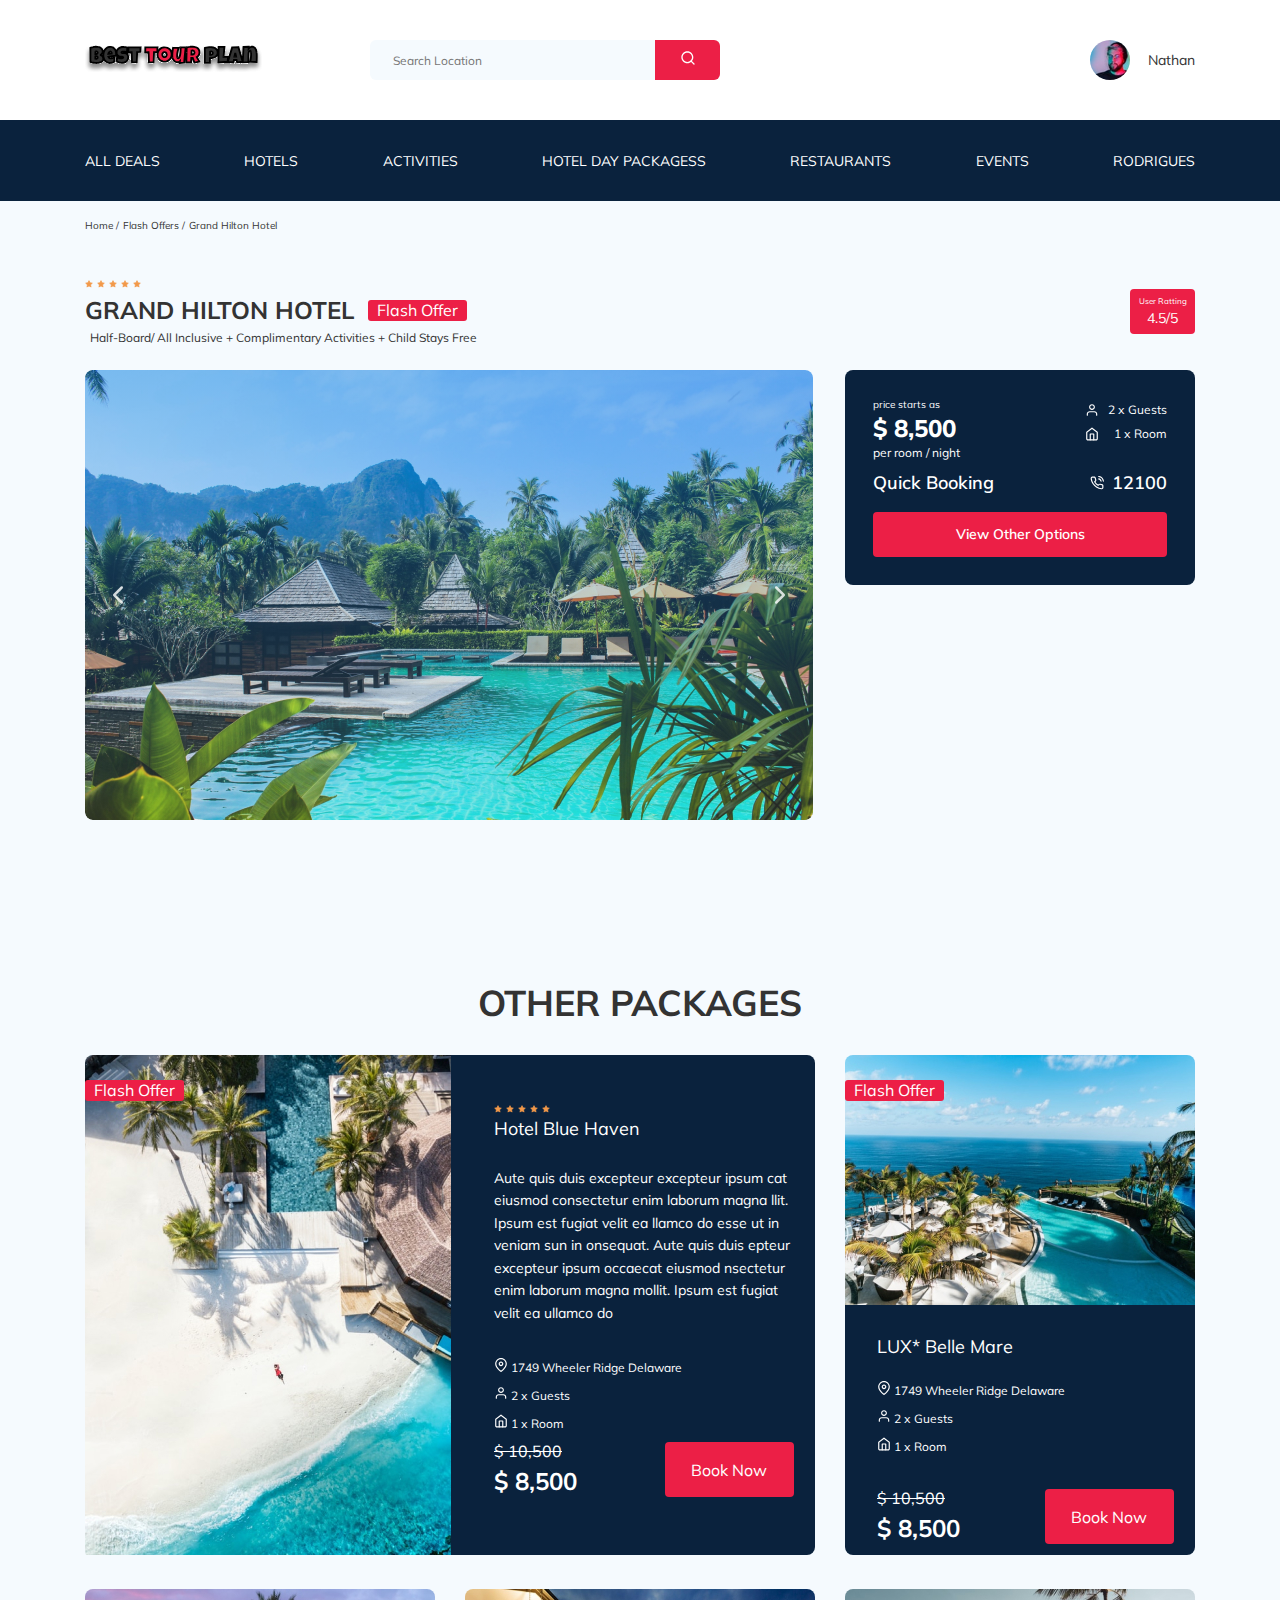
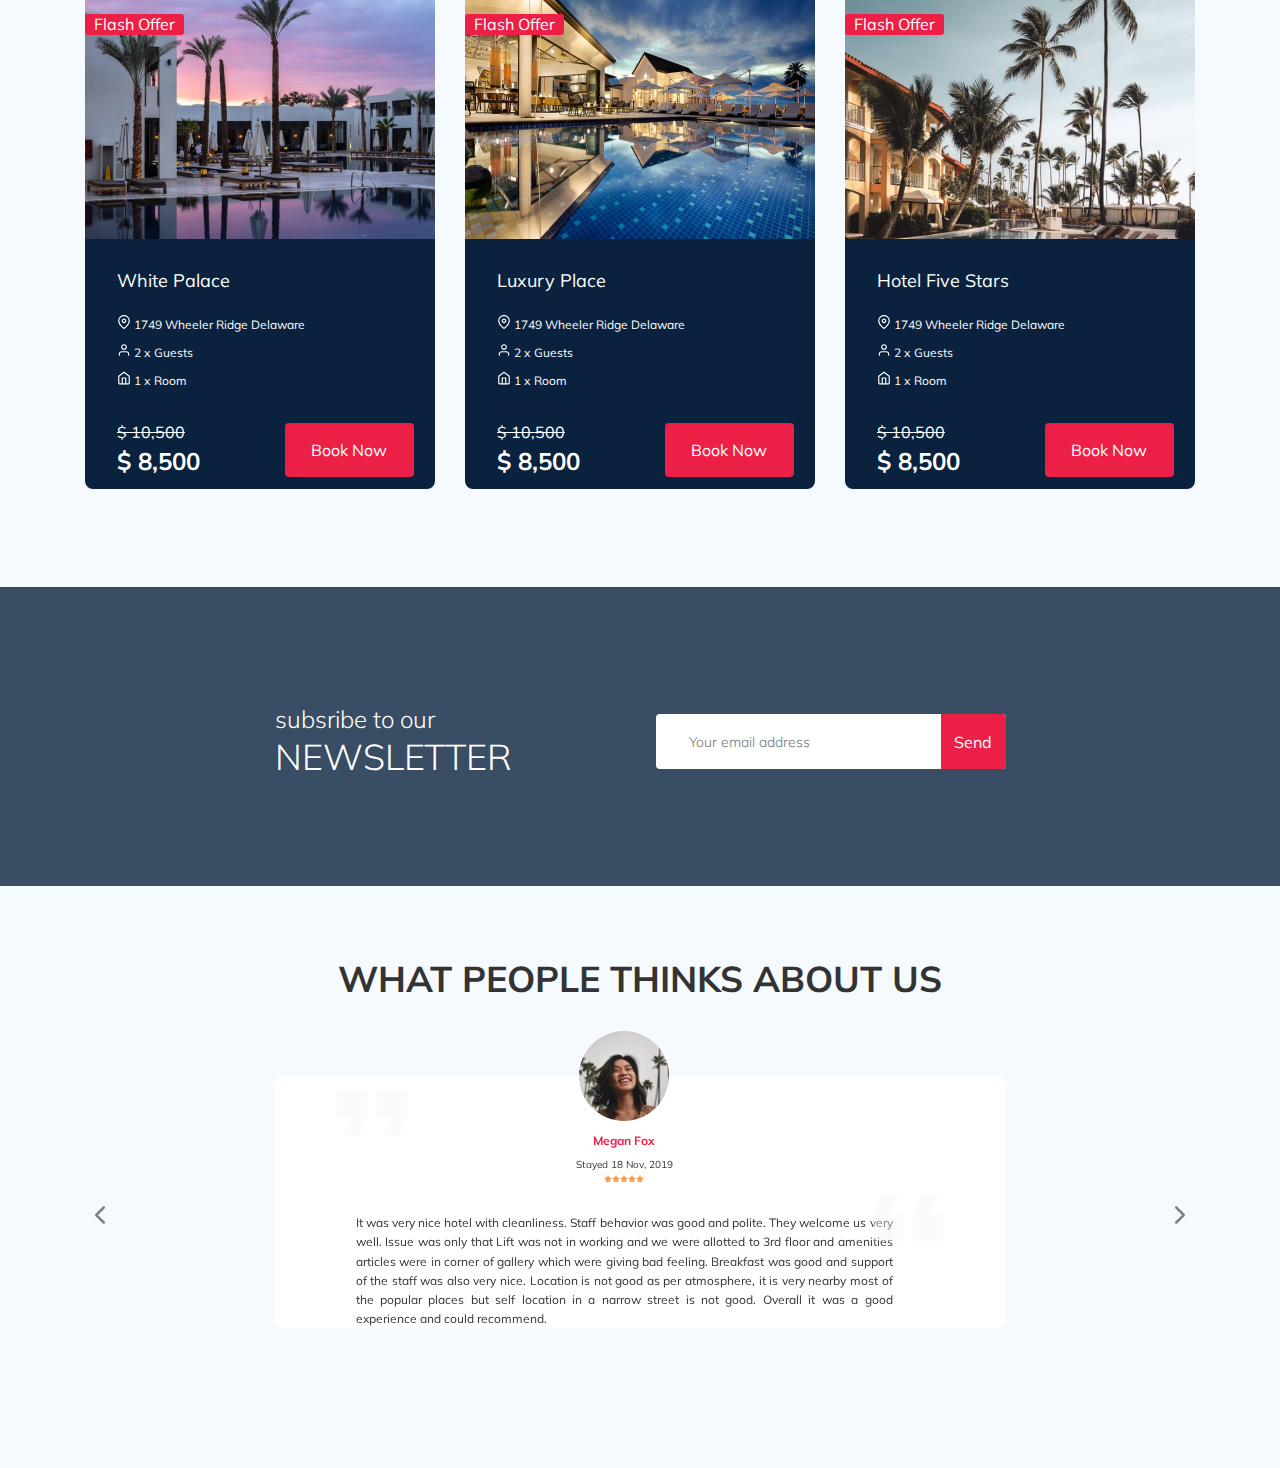
==== commit 8b1ced7c: "create: section with grid" ====
--- a/index.html
+++ b/index.html
@@ -4,42 +4,46 @@
   <meta charset="UTF-8">
   <meta http-equiv="X-UA-Compatible" content="IE=edge">
   <meta name="viewport" content="width=device-width, initial-scale=1.0">
-  <title>Best Tour Plan - Hotel Booking</title>
-  <link rel="shortcut icon" href="favicon.ico" type="image/x-icon">
-  <link rel="icon" href="/favicon.ico" type="image/x-icon"> 
   <link rel="preconnect" href="https://fonts.googleapis.com">
   <link rel="preconnect" href="https://fonts.gstatic.com" crossorigin>
   <link href="https://fonts.googleapis.com/css2?family=Nunito:wght@400;700;800&display=swap" rel="stylesheet">
   <link rel="preconnect" href="https://fonts.googleapis.com">
   <link rel="preconnect" href="https://fonts.gstatic.com" crossorigin>
   <link href="https://fonts.googleapis.com/css2?family=Mulish:wght@400;700&family=Nunito:wght@400;700;800&display=swap" rel="stylesheet">
-  <link rel="stylesheet" href="fonts/Muli.woff">
-  <link rel="stylesheet" href="fonts/Muli.woff2">
-  <link rel="stylesheet" href="fonts/Muli-Bold.woff">
-  <link rel="stylesheet" href="fonts/Muli-Bold.woff2">
   <link rel="stylesheet" href="css/swiper-bundle.min.css">
-  <link rel="stylesheet" href="css/aos.css">
   <link rel="stylesheet" href="css/style.css">
+  <!-- <script src="https://ajax.googleapis.com/ajax/libs/jquery/3.2.1/jquery.min.js"></script> -->
+  <script src="https://api-maps.yandex.ru/2.1/?apikey=51fba76d-2e68-42b1-9f2e-02ab30290d27&lang=ru_RU" type="text/javascript">
+  </script>
+      <script type="text/javascript">
+        ymaps.ready(init);
+        function init(){
+            var myMap = new ymaps.Map("map", {
+                center: [41.99481491, 38.72484569],
+                zoom: 6
+            });
+        }
+  </script>
+  <title>Best Tour Plan - Hotel Booking</title>
 </head>
 <body>
-  <header class="navbar navbar--mobile--fixed">
+  <header class="navbar">
     <div class="container">
       <div class="navbar-top">
-        <a href="#" class="logo navbar__logo" data-aos="fade-right" data-aos-delay="100">
-          <img src="img/horizontal-logo.png" 
+        <a href="#" class="logo">
+          <img src="img/horizontal-logo.svg" 
           alt="Logo:Best Tour Plan"
           class="logo-image"
           />
         </a>
-        <form data-aos="fade-right" data-aos-delay="200" action="#" class="search navbar__search navbar__search--mobile--hidden" >
-          <input type="text" class="input search__input"
+        <form action="#" class="search navbar__search">
+          <input type="text" class="search__input"
           placeholder="Search Location"/>
           <button class="search__button">
             <img src="img/search.svg" alt="Icon:search">
           </button>
         </form>
-        <a href="#" class="user navbar__user navbar__user--mobile--hidden" data-aos="fade-right"
-        data-aos-delay="300">
+        <a href="#" class="user navbar__user">
           <img src="img/user-avatar.jpg" 
           alt="avatar: Nathan" 
           class="user__avatar"
@@ -54,41 +58,23 @@
         </button>
       </div>
       <!-- /.navbar-top -->
+
     </div>
     <!-- /.container -->
-    <div class="navbar-bottom navbar-bottom__bottom">
+    <div class="navbar-bottom">
       <div class="container">
         <ul class="navbar-menu">
-          <li class="navbar-menu__item navbar-menu__item--mobile--visible">
-            <a href="#" class="user navbar__user navbar__user--mobile--visible">
-              <img src="img/user-avatar.jpg" 
-              alt="avatar: Nathan" 
-              class="user__avatar"
-              />
-              <div class="user__name user__name--light">Nathan</div>
-            </a>
-            <!-- /.user -->
-          </li>
-          <li class="navbar-menu__item navbar-menu__item--mobile--visible">
-              <form action="#" class="search navbar__search navbar__search--mobile--visible">
-                <input type="text" class="search__input"
-                placeholder="Search Location"/>
-                <button class="search__button">
-                  <img src="img/search.svg" alt="Icon:search">
-                </button>
-              </form>
-          </li>
           <li class="navbar-menu__item">
             <a href="#" class="navbar-menu__link">All Deals</a>
           </li>
           <li class="navbar-menu__item">
-            <a href="#hotels" class="navbar-menu__link">Hotels</a>
-          </li>
-          <li class="navbar-menu__item">
-            <a href="#activities" class="navbar-menu__link">Activities</a>
-          </li>
-          <li class="navbar-menu__item">
-            <a href="#" class="navbar-menu__link">Hotel Day Packages</a>
+            <a href="#" class="navbar-menu__link">Hotels</a>
+          </li>
+          <li class="navbar-menu__item">
+            <a href="#" class="navbar-menu__link">Activities</a>
+          </li>
+          <li class="navbar-menu__item">
+            <a href="#" class="navbar-menu__link">Hotel Day packagess</a>
           </li>
           <li class="navbar-menu__item">
             <a href="#" class="navbar-menu__link">Restaurants</a>
@@ -120,37 +106,34 @@
       </ul>
     </nav>
     <!-- /.breadcrumb -->
-  </div>
-<section class="hotel" id="hotels">
-  <div class="container">
+    <section class="hotel">
+      <div class="container">
         <div class="hotel-info">
           <div class="hotel-info__text">
             <div class="hotel-wrapper">
                 <div class="stars">
-                  <div class="stars__items">
-                    <img src="img/star.svg" class="stars__item" alt="star">
-                    <img src="img/star.svg" class="stars__item" alt="star">
-                    <img src="img/star.svg" class="stars__item" alt="star">
-                    <img src="img/star.svg" class="stars__item" alt="star">
-                    <img src="img/star.svg" class="stars__item" alt="star">
-                  </div>
+                  <img src="img/star.svg" alt="star">
+                  <img src="img/star.svg" alt="star">
+                  <img src="img/star.svg" alt="star">
+                  <img src="img/star.svg" alt="star">
+                  <img src="img/star.svg" alt="star">
                 </div>
                 <h1 class="hotel-name hotel-info__name">GRAND HILTON HOTEL</h1>
-                <span data-toggle="modal" data-href="#rating-modal" class="offer hotel-info__offer">Flash Offer</span>
+                <span class="offer hotel-info__offer">Flash Offer</span>
             </div>
             <!-- /.hotel-wrapper -->
-            <ul class="hotel-description hotel-info__description">
-              <li class="hotel-description__item">Half-Board</li>
-              <li class="hotel-description__item"><a href="#activities" class="hotel-description__link"> All Inclusive + Complimentary Activities + Child Stays Free</a></li>
-            </ul>
+            <p class="hotel-description hotel-info__description">
+              Half-Board/ All Inclusive + Complimentary Activities + Child Stays Free
+            </p>
           </div>
           <!-- /.hotel-info__text -->
-          <div data-toggle="modal" data-href="#rating-modal" class="rating hotel-info__rating">
-            <span class="rating__text">User Rating</span>
-            <span class="rating__counter"><span class="rating__counter--num">4.5</span>/<span class="rating__counter--sub">5</span></span>
+          <div class="rating hotel-info__rating">
+            <span class="rating__text">User Ratting</span>
+            <span class="rating__counter">4.5/5</span>
           </div>
           <!-- /.hotel-info__right -->
         </div>
+      </div>
      <!-- .hotel-info -->
      <div class="hotel-grid">
          <!-- Slider main container -->
@@ -161,29 +144,27 @@
             <div class="swiper-slide hotel-slider__item">
               <img class="hotel-slider__image" src="img/slide-1.jpg" alt="Slide">
             </div>
-            <div class="swiper-slide">
+            <div class="swiper-slide hotel-slider__item">
               <img class="hotel-slider__image" src="img/slide-2.jpg" alt="Slide">
             </div>
-            <div class="swiper-slide">
+            <div class="swiper-slide hotel-slider__item">
               <img class="hotel-slider__image" src="img/slide-3.jpg" alt="Slide">
             </div>
-            <div class="swiper-slide">
+            <div class="swiper-slide hotel-slider__item">
               <img class="hotel-slider__image" src="img/slide-4.jpg" alt="Slide">
             </div>
-            <div class="swiper-slide">
+            <div class="swiper-slide hotel-slider__item">
               <img class="hotel-slider__image" src="img/slide-5.jpg" alt="Slide">
             </div>
-            <div class="swiper-slide">
+            <div class="swiper-slide hotel-slider__item">
               <img class="hotel-slider__image" src="img/slide-6.jpg" alt="Slide">
             </div>
-            ...
           </div>
           <!-- If we need navigation buttons -->
           <button class="hotel-slider__button hotel-slider__button--prev"></button>
           <button class="hotel-slider__button hotel-slider__button--next"></button>
         </div>
         <!-- .swiper-container -->
-
       <div class="hotel-right">
         <div class="booking">
           <div class="booking__info">
@@ -196,7 +177,7 @@
           <div class="booking__room">
             <div class="booking__text">
               <img src="img/user.svg" alt="Icon: user" class="booking__icon">
-              <span class="booking__description">2 х Guests</span>
+              <span class="booking__description">2 х Guests</spoan>
             </div>
             <div class="booking__text">
               <img src="img/home.svg" alt="Icon: home" class="booking__icon">
@@ -215,16 +196,10 @@
           </a>
           </div>
           <!--/.booking__call-center  -->
-          <button data-toggle="modal" data-href="#rating-modal" class="button booking__button">View Other Options</button>
+          <button class="button booking__button">View Other Options</button>
         </div>
         <!-- /.booking -->
-        <div class="map" id="map">
-          <iframe
-           src="https://www.google.com/maps/embed?pb=!1m18!1m12!1m3!1d3952.0412124696304!2d98.29255281479028!3d7.890757407947472!2m3!1f0!2f0!3f0!3m2!1i1024!2i768!4f13.1!3m3!1m2!1s0x30503b7bfcd9f903%3A0xf7065fac1e3d7c48!2sDoubleTree%20by%20Hilton%20Phuket%20Banthai%20Resort!5e0!3m2!1sru!2sru!4v1632223803527!5m2!1sru!2sru" width="347" height="213" style="border:0;" allowfullscreen=""
-          aria-hidden="false"
-          tabindex="0">
-        </iframe>
-        </div>
+       <div id="map" style="width: 347px; height: 213px"></div>
        <!-- .map -->
       </div>
       <!-- .hotel-right -->
@@ -233,22 +208,213 @@
   </div>
   <!-- /.container -->
 </section>
-<!-- hotel -->
+    <!-- hotel -->
+<section class="packages">
+ <div class="container">
+   <h2 class="packages__title">Other packages</h2>
+    <div class="packages-wrapper">
+      <div class="cover packages__cover">
+        <div class="images cover__images">
+            <img src="img/packages-1.jpg" alt="packages"class="image">
+            <span class="offer cover__offer">Flash Offer</span>
+        </div>
+      <div class="info cover__info">
+        <div class="star">
+          <img src="img/star.svg" alt="star">
+          <img src="img/star.svg" alt="star">
+          <img src="img/star.svg" alt="star">
+          <img src="img/star.svg" alt="star">
+          <img src="img/star.svg" alt="star">
+        </div>
+            <div class="info__title">Hotel Blue Haven</div>
+            <div class="info__indention">Aute quis duis excepteur excepteur ipsum cat eiusmod consectetur enim laborum magna llit. Ipsum est fugiat velit ea llamco do esse ut in veniam sun in onsequat. Aute quis duis epteur excepteur ipsum occaecat eiusmod nsectetur enim laborum magna mollit. Ipsum est fugiat velit ea ullamco do</div>
+        <div class="room info__room">
+          <div class="info__text">
+            <img src="img/map-pin.svg" alt="Icon: user" class="info__icon">
+            <span class="info__description">1749 Wheeler Ridge  Delaware</spoan>
+          </div>
+          <div class="info__text">
+            <img src="img/user.svg" alt="Icon: user" class="info__icon">
+            <span class="info__description">2 х Guests</spoan>
+          </div>
+          <div class="info__text">
+            <img src="img/home.svg" alt="Icon: home" class="info__icon">
+            <span class="info__description">1 х Room</span>
+          </div>
+        </div>
+        <div class="book info__book">
+          <div class="prices info__prices">
+            <div class="info__pricetag--off"><s>$ 10,500</s></div>
+            <div class="info__pricetag">$ 8,500</div>
+            </div>
+          <button class="button info__button">Book Now</button>
+        </div>
+      </div>
+      <!-- info -->
+    </div> 
+     <!-- packages-cover -->
+      <div class="card packages__card packages__mare">
+          <div class="image card__images">
+              <img src="img/packages-2.jpg" alt="packages"class="card__image">
+              <span class="offer card__offer">Flash Offer</span>
+          </div>
+          <div class="info card__info">
+                <div class="info__title card__title">LUX* Belle Mare</div>
+          <div class="card__room">
+            <div class="info__text">
+              <img src="img/map-pin.svg" alt="Icon: user" class="info__icon">
+              <span class="info__description">1749 Wheeler Ridge  Delaware</spoan>
+            </div>
+            <div class="info__text">
+              <img src="img/user.svg" alt="Icon: user" class="info__icon">
+              <span class="info__description">2 х Guests</spoan>
+            </div>
+            <div class="info__text">
+              <img src="img/home.svg" alt="Icon: home" class="info__icon">
+              <span class="info__description">1 х Room</span>
+            </div>
+          </div>
+          <!--card__room  -->
+          <div class="book info__book">
+            <div class="prices info__prices">
+              <div class="info__pricetag--off"><s>$ 10,500</s></div>
+              <div class="info__pricetag">$ 8,500</div>
+              </div>
+            <button class="button info__button">Book Now</button>
+          </div>
+          <!-- card__book -->
+          </div>
+          <!--card__info -->
+      </div>
+      <!-- card -->
+      <div class="card packages__card packages__white">
+          <div class="image card__images">
+              <img src="img/packages-3.jpg" alt="packages"class="card__image">
+              <span class="offer card__offer">Flash Offer</span>
+          </div>
+          <div class="info card__info">
+                <div class="info__title card__title">White Palace</div>
+          <div class="card__room">
+            <div class="info__text">
+              <img src="img/map-pin.svg" alt="Icon: user" class="info__icon">
+              <span class="info__description">1749 Wheeler Ridge  Delaware</spoan>
+            </div>
+            <div class="info__text">
+              <img src="img/user.svg" alt="Icon: user" class="info__icon">
+              <span class="info__description">2 х Guests</spoan>
+            </div>
+            <div class="info__text">
+              <img src="img/home.svg" alt="Icon: home" class="info__icon">
+              <span class="info__description">1 х Room</span>
+            </div>
+          </div>
+          <!--packages-card__room  -->
+          <div class="book info__book">
+            <div class="prices info__prices">
+              <div class="info__pricetag--off"><s>$ 10,500</s></div>
+              <div class="info__pricetag">$ 8,500</div>
+              </div>
+            <button class="button info__button">Book Now</button>
+          </div>
+          <!-- card__book -->
+          </div>
+          <!--card__info -->
+      </div>
+        <!-- card -->
+      <div class="card packages__card packages__lux">
+          <div class="image card__images">
+              <img src="img/packages-4.jpg" alt="packages"class="card__image">
+              <span class="offer card__offer">Flash Offer</span>
+          </div>
+          <div class="info card__info">
+                <div class="info__title card__title">Luxury Place</div>
+          <div class="card__room">
+            <div class="info__text">
+              <img src="img/map-pin.svg" alt="Icon: user" class="info__icon">
+              <span class="info__description">1749 Wheeler Ridge  Delaware</spoan>
+            </div>
+            <div class="info__text">
+              <img src="img/user.svg" alt="Icon: user" class="info__icon">
+              <span class="info__description">2 х Guests</spoan>
+            </div>
+            <div class="info__text">
+              <img src="img/home.svg" alt="Icon: home" class="info__icon">
+              <span class="info__description">1 х Room</span>
+            </div>
+          </div>
+          <!--card__room  -->
+          <div class="book info__book">
+            <div class="prices info__prices">
+              <div class="info__pricetag--off"><s>$ 10,500</s></div>
+              <div class="info__pricetag">$ 8,500</div>
+              </div>
+            <button class="button info__button">Book Now</button>
+          </div>
+          <!-- card__book -->
+          </div>
+          <!--card__info -->
+      </div>
+        <!-- card -->
+      <div class="card packages__card packages__fivestars">
+          <div class="image card__images">
+              <img src="img/packages-5.jpg" alt="packages"class="card__image">
+              <span class="offer card__offer">Flash Offer</span>
+          </div>
+          <div class="info card__info">
+                <div class="info__title card__title">Hotel Five Stars</div>
+          <div class="card__room">
+            <div class="info__text">
+              <img src="img/map-pin.svg" alt="Icon: user" class="info__icon">
+              <span class="info__description">1749 Wheeler Ridge  Delaware</spoan>
+            </div>
+            <div class="info__text">
+              <img src="img/user.svg" alt="Icon: user" class="info__icon">
+              <span class="info__description">2 х Guests</spoan>
+            </div>
+            <div class="info__text">
+              <img src="img/home.svg" alt="Icon: home" class="info__icon">
+              <span class="info__description">1 х Room</span>
+            </div>
+          </div>
+          <!--packages-card__room  -->
+          <div class="book info__book">
+            <div class="prices info__prices">
+              <div class="info__pricetag--off"><s>$ 10,500</s></div>
+              <div class="info__pricetag">$ 8,500</div>
+              </div>
+            <button class="button info__button">Book Now</button>
+          </div>
+          <!-- card__book -->
+          </div>
+          <!--card__info -->
+      </div>
+        <!-- card --> 
+    </div>
+    <!-- packages-wrapper -->
+ </div>
+ <!-- container -->
+</section>
+<!-- .packages -->
 <section class="newsletter">
-  <div class="newsletter-wrapper">
-    <h2 class="newsletter-title newsletter__title" data-aos="fade-down-right" data-aos-delay="100">
-      subsribe to our
-      <span class="newsletter-title__strong" data-aos="fade-down-right" data-aos-delay="100">Newsletter</span>
-    </h2>
-    <form action="#" class="subscribe" data-aos="fade-down-left" data-aos-delay="100">
-      <input type="email" class="subscribe__input" placeholder="Your email address"/>
-      <button data-toggle="modal" data-href="#rating-modal" class="button subscribe__button">Send</button>
-    </form>
+  <!-- <div class="parallax-window" data-parallax="scroll" data-image-src="img/newsletter-bg.jpeg"> -->
+  <div class="parallax newsletter__parallax"> 
+    <div class="newsletter-wrapper">
+      <h2 class="newsletter-title newsletter__title">
+        subsribe to our
+        <span class="newsletter-title__strong">Newsletter</span>
+      </h2>
+      <form action="#" class="subscribe header__search">
+        <input type="text" class="subscribe__input" placeholder="Your email address"/>
+        <button class="subscribe__button">Send</button>
+      </form>
+    </div>
   </div>
+  <!-- <div class="parallax newsletter__parallax"></div> -->
+  <!-- </div> -->
 </section>
 <section class="reviews">
   <div class="container">
-    <h2 class="reviews__title">What people think about us</h2>
+    <h2 class="reviews__title">What people thinks about us</h2>
     <div class="swiper-container reviews-slider">
       <div class="swiper-wrapper">
         <div class="swiper-slide">
@@ -269,14 +435,14 @@
             <p class="reviews-slider__text">It was very nice hotel with cleanliness. Staff behavior was good and polite. They welcome us very well. Issue was only that Lift was not in working and we were allotted to 3rd floor and amenities articles were in corner of gallery which were giving bad feeling. Breakfast was good and support of the staff was also very nice. Location is not good as per atmosphere, it is very nearby most of the popular places but self location in a narrow street is not good. Overall it was a good experience and could recommend. 
             </p>
           </div>
-            <!-- /.reviews-slider__item -->
+          <!-- /.reviews-slider__item -->
         </div>
         <!-- swiper-slide -->
         <div class="swiper-slide">
           <div class="reviews-slider__item">
             <div class="reviews-slider__profile">
               <img src="img/reviews-avatar-1.jpg" alt="Photo:Megan Fox" class="reviews-slider__avatar">
-              <h3 class="reviews-slider__username">Megan Fox</h3>
+              <h3 class="reviews-slider__username">Chris Hedgehog</h3>
               <span class="reviews-slider__date">Stayed 18 Nov, 2019</span>
               <div class="reviews-slider__rating">
               <img src="img/star.svg" alt="star">
@@ -290,35 +456,14 @@
             <p class="reviews-slider__text">It was very nice hotel with cleanliness. Staff behavior was good and polite. They welcome us very well. Issue was only that Lift was not in working and we were allotted to 3rd floor and amenities articles were in corner of gallery which were giving bad feeling. Breakfast was good and support of the staff was also very nice. Location is not good as per atmosphere, it is very nearby most of the popular places but self location in a narrow street is not good. Overall it was a good experience and could recommend. 
             </p>
           </div>
-            <!-- /.reviews-slider__item -->
-        </div>
-        <!-- swiper-slide -->
-        <div class="swiper-slide">
-          <div class="reviews-slider__item">
-            <div class="reviews-slider__profile">
-              <img src="img/reviews-avatar-1.jpg" alt="Photo:Megan Fox" class="reviews-slider__avatar">
-              <h3 class="reviews-slider__username">Bob Rabbit</h3>
-              <span class="reviews-slider__date">Stayed 18 Nov, 2019</span>
-              <div class="reviews-slider__rating">
-              <img src="img/star.svg" alt="star">
-              <img src="img/star.svg" alt="star">
-              <img src="img/star.svg" alt="star">
-              <img src="img/star.svg" alt="star">
-              <img src="img/star.svg" alt="star">
-            </div>
-            </div>
-            <!-- /.review-slider__profile -->
-            <p class="reviews-slider__text">It was very nice hotel with cleanliness. Staff behavior was good and polite. They welcome us very well. Issue was only that Lift was not in working and we were allotted to 3rd floor and amenities articles were in corner of gallery which were giving bad feeling. Breakfast was good and support of the staff was also very nice. Location is not good as per atmosphere, it is very nearby most of the popular places but self location in a narrow street is not good. Overall it was a good experience and could recommend. 
-            </p>
-          </div>
-            <!-- /.reviews-slider__item -->
+          <!-- /.reviews-slider__item -->
         </div>
         <!-- swiper-slide -->
         <div class="swiper-slide">
           <div class="reviews-slider__item">
             <div class="reviews-slider__profile">
               <img src="img/reviews-avatar-2.jpg" alt="Photo:Megan Fox" class="reviews-slider__avatar">
-              <h3 class="reviews-slider__username">Dave Ravan </h3>
+              <h3 class="reviews-slider__username">Sidny Rabbit</h3>
               <span class="reviews-slider__date">Stayed 18 Nov, 2019</span>
               <div class="reviews-slider__rating">
               <img src="img/star.svg" alt="star">
@@ -339,7 +484,7 @@
           <div class="reviews-slider__item">
             <div class="reviews-slider__profile">
               <img src="img/reviews-avatar-3.jpg" alt="Photo:Megan Fox" class="reviews-slider__avatar">
-              <h3 class="reviews-slider__username">Garry Pig</h3>
+              <h3 class="reviews-slider__username">Harrison Crow</h3>
               <span class="reviews-slider__date">Stayed 18 Nov, 2019</span>
               <div class="reviews-slider__rating">
               <img src="img/star.svg" alt="star">
@@ -361,245 +506,12 @@
       <button class="reviews-slider__button reviews-slider__button--next"></button>
       <button class="reviews-slider__button reviews-slider__button--prev"></button>
     </div>
-    <!-- reviews-slider -->
+    <!-- review-slider -->
   </div>
   <!-- container -->
 </section>
-<section class="activities" id="activities">
-  <div class="container">
-    <h2 class="activities__title">Other Activities</h2>
-    <div class="wrapper activities__wrapper">
-      <div class="card activities__card" data-aos="fade-right" data-aos-delay="100">
-        <img src="img/activities-1.jpg" alt="The curious corner of chamarel" class="card__image">
-        <h3 class="card__title">The curious corner of chamarel</h3>
-        <button class="card__button">Book Now</button>
-      </div>
-      <!-- card -->
-      <div class="card activities__card" data-aos="fade-right" data-aos-delay="300">
-        <img src="img/activities-2.jpg" alt="Gymkhana club golfcourse" class="card__image">
-        <h3 class="card__title">Gymkhana club golfcourse</h3>
-        <button class="card__button">Book Now</button>
-      </div>
-      <!-- card -->
-      <div class="card activities__card" data-aos="fade-right" data-aos-delay="500">
-        <img src="img/activities-3.jpg" alt="Tamarind falls hikingtrip - full day" class="card__image">
-        <h3 class="card__title">Tamarind falls hikingtrip - full day</h3>
-        <button class="card__button">Book Now</button>
-      </div>
-      <!-- card -->
-      <div class="card activities__card" data-aos="fade-right" data-aos-delay="700">
-        <img src="img/activities-4.jpg" alt="The blue marine discovery quest" class="card__image">
-        <h3 class="card__title">The blue marine discovery quest</h3>
-        <button class="card__button">Book Now</button>
-      </div>
-      <!-- card -->
-    </div>
-    <!-- activities-wrapper -->
-  </div>
-  <!-- container -->
-</section>
-<!-- activities -->
-<footer class="footer">
-  <div class="container">
-    <div class="footer-wrapper">
-      <a href="#" class="logo footer__logo" data-aos="flip-up"><img src="img/vertical-logo.svg" alt="Logo: Best Tour Plan" class="logo footer__logo" data-aos="flip-up"/></a>
-      <div class="footer-list footer__categories">
-        <h3 class="footer__title"><a href="#" class="footer__link">ALL CATEGORIES</a></h3>
-        <ul class="footer__ul">
-          <li class="footer__item"><a href="#" class="footer__link">All Deals</a></li>
-          <li class="footer__item"><a href="#" class="footer__link">Hotels</a></li>
-          <li class="footer__item"><a href="#" class="footer__link">Activities</a></li>
-          <li class="footer__item"><a href="#" class="footer__link">Spa Packages</a></li>
-          <li class="footer__item"><a href="#" class="footer__link">Hotel Day Packages</a></li>
-          <li class="footer__item"><a href="#" class="footer__link">Restaurants</a></li>
-          <li class="footer__item"><a href="#" class="footer__link">Fitness</a></li>
-          <li class="footer__item"><a href="#" class="footer__link">Rodrigues</a></li>
-        </ul>
-      </div>
-      <div class="footer-list footer__additional">
-        <h3 class="footer__title"><a href="" class="footer__link">ADDITIONAL INFORMATION</a></h3>
-        <ul class="footer__ul">
-          <li class="footer__item"><a href="#" class="footer__link">About Us</a></li>
-          <li class="footer__item"><a href="#" class="footer__link">Contact Us</a></li>
-          <li class="footer__item"><a href="#" class="footer__link">How does it work?</a></li>
-          <li class="footer__item"><a href="#" class="footer__link">Frequently Asked Questions</a></li>
-          <li class="footer__item"><a href="#" class="footer__link">Deals.mu loyalty program</a></li>
-          <li class="footer__item"><a href="#" class="footer__link">Promote your Business on BTP</a></li>
-        </ul>
-      </div>
-      <!-- footer__list -->
-      <div class="footer__list footer__legal">
-          <h3 class="footer__title"><a href="" class="footer__link">LEGAL INFORMATION</a></h3>
-          <ul class="footer__ul">
-            <li class="footer__item"><a href="#" class="footer__link">Terms & Conditions</a></li>
-            <li class="footer__item"><a href="#" class="footer__link">Disclaimer</a></li>
-            <li class="footer__item"><a href="#" class="footer__link">Cancellation policy</a></li>
-            <li class="footer__item"><a href="#" class="footer__link">Privacy</a></li>
-          </ul>
-      </div>
-      <!-- footer__list -->
-      <div class="footer__social-network">
-        <h3 class="footer__title footer__title--inline">Social Network</h3>
-        <div class="footer__social-links">
-          <a href="https://about.facebook.com/" class="footer__link">
-            <img src="img/facebook.svg" alt="Icon:facebook"></a>
-          <a href="https://www.youtube.com/" class="footer__link">
-            <img src="img/youtube.svg" alt="Icon:youtube"></a>
-          <a href="https://business.instagram.com/" class="footer__link">
-            <img src="img/instagram.svg" alt="Icon:instagram"></a>
-      </div>
-        <!-- footer-social__links -->
-      </div>
-      <!-- footer__social-network -->
-      <div class="footer__contact-details">
-        <h3 class="footer__title footer__title--mb-3">Contact Details</h3>
-        <p class="footer__text">Feel free to contact us by phone, email or by our contact form</p>
-        <ul class="footer__ul">
-          <li class="footer__item footer__item--mb-2" data-aos="zoom-in-up">
-            <a href="#map" class="footer__item footer__item--link">
-            <div class="footer__icon-wrapper">
-              <img src="img/map-marker.svg" alt="Icon:map-marker" class="footer__icon"></div>
-                9748 Blossom Hill Rd undefined Lansing, Idaho 68545 United States
-            </a>
-          </li>
-          <li class="footer__item footer__item--mb-2" data-aos="zoom-in-up">
-            <a href="#" class="footer__item footer__item--link">
-              <div class="footer__icon-wrapper"><img src="img/phone.svg" alt="Icon:phone" class="footer__icon"></div>
-            </a>
-            <div class="footer__phones">
-                <a href="#" class="footer__item footer__phones">Tel (business hours) : 269 1500<br></a>
-                <a href="#" class="footer__item footer__phones">Tel (hotline) Monday - Saturday: 52-56-61-38 (08:00 am – 20:00 pm)<br></a>
-                <a href="#" class="footer__item footer__phones">Tel (hotline) Sunday: 52-56-61-38 (08:00 am – 14:00 pm)<br></a>
-            </div> 
-          </li>
-          <li class="footer__item footer__item--mb-2" data-aos="zoom-in-up">
-            <a href="#" class="footer__item footer__item--link">
-              <div class="footer__icon-wrapper"><img src="img/mail.svg" alt="Icon:mail" class="footer__icon"></div> 
-                cherly.lawson@example.com
-            </a>
-          </li>
-        </ul>
-        <!-- /.footer__ul -->
-      </div>
-      <!-- footer__contact-details -->
-      <div class="footer__contact-form">
-        <h3 class="footer__title footer__title--form">Send us a message</h3>
-        <form action="send.php" method="POST" class="footer__form form">
-
-          <div class="footer__input-group">
-            <input type="text" 
-                   class="input footer__input" 
-                   placeholder="Your Fullname" 
-                   name="name"
-                   required
-                   minlength="3">
-          </div>
-          <div class="footer__input-group">
-            <input type="tel" 
-                   class="input footer__input footer__input--phone" 
-                   placeholder="Phone Number" 
-                   data-mask="+7 (999) 999-99-99"
-                   name="phone" 
-                   required>
-          </div>
-          <textarea class="message footer__message" 
-                    placeholder="Message" 
-                    name="message"></textarea>
-          <button  type="submit" class="button footer__button">Send</button>
-          <span class="footer__info">* Required Fields</span>
-        </form>
-      </div>
-    </div>
-    <!-- footer-wrapper -->
-      <div class="footer-bottom">
-        <div class="footer-bottom__text">Disclaimer Conditions of use Cancellation policy</div>
-        <div class="footer-bottom__images">
-          <img src="img/image-3.png" alt="Conditions">
-        </div>
-      </div>
-  </div>
-  <!-- container -->
-</footer>
-<div class="modal" id="booking-modal">
-  <div class="modal__overlay"></div>
-  <!-- /.modal__overlay -->
-  <div class="modal__dialog">
-    <a href="#" class="modal__close">
-      <img src="img/close.svg" alt="icon:close">
-    </a>
-    <h3 class="modal__title modal__title--mb-3">Booking</h3>
-    <form action="send.php" method="POST" class="modal__form form">
-          <input type="text" 
-                  class="input modal__input" 
-                  placeholder="Your Fullname" 
-                  name="name"
-                  required
-                  minlength="3">
-
-          <input type="tel" 
-                  class="input modal__input" 
-                  placeholder="Phone Number"
-                  data-mask="+7 (999) 999-99-99" 
-                  name="phone"
-                  required>
-          <input type="email" 
-                  class="input modal__input" 
-                  placeholder="E-mail" 
-                  name="e-mail"
-                  required>
-
-          <textarea class="message modal__message" 
-                    placeholder="Message" 
-                    name="message"></textarea>
-          <button  type="submit" class="button modal__button">Send</button>
-          <span class="modal__info">* Required Fields</span>
-        </form>
-  </div>
-  <!-- /.modal__gialog -->
-</div>
-<!-- /.modal -->
-<div class="modal" id="rating-modal">
-  <div class="modal__overlay"></div>
-  <!-- /.modal__overlay -->
-  <div class="modal__dialog">
-    <a href="#" class="modal__close">
-      <img src="img/close.svg" alt="icon:close">
-    </a>
-    <h3 class="modal__title modal__title--mb-3">Send us a feedback</h3>
-    <form action="send.php" method="POST" class="modal__form form">
-          <input type="text" 
-                  class="input modal__input" 
-                  placeholder="Your Fullname" 
-                  name="name" 
-                  required>
-
-          <input type="tel" 
-                  class="input modal__input" 
-                  placeholder="Phone Number" 
-                  data-mask="+7 (999) 999-99-99"
-                  name="phone"
-                  required>
-          <input type="email" 
-                  class="input modal__input" 
-                  placeholder="E-Mail" 
-                  name="e-mail"
-                  required>
-
-          <textarea class="message modal__message" 
-                    placeholder="Message" 
-                    name="message"></textarea>
-          <button  type="submit" class="button modal__button">Send</button>
-          <span class="modal__info">* Required Fields</span>
-        </form>
-  </div>
-  <!-- /.modal__gialog -->
-</div>
-<!-- /.modal -->
-    <script src="js/jquery-3.6.0.min.js"></script>
-    <script src="js/swiper-bundle.min.js"></script>
-    <script src="js/jquery.validate.min.js"></script>
-    <script src="js/jquery.mask.min.js"></script>
-    <script src="js/aos.js"></script>
+<!-- <script src="js/parallax.min.js"></script> -->
+<script src="js/swiper-bundle.min.js"></script>
     <script src="js/main.js"></script>
 </body>
 </html>--- a/css/style.css
+++ b/css/style.css
@@ -1,2 +1,2 @@
-*{box-sizing:border-box}body{font-family:'Mulish', sans-serif;background-color:#f5fafe;color:#333;overflow-x:hidden}.container{max-width:1110px;margin:auto}img{max-width:100%}input{background-color:#fff;border-radius:4px;border:none;padding:0 23px;height:50px;outline:none}.message{background-color:#fff;border-radius:4px;padding:18px 23px;border:none;resize:none;outline:none}.button{min-width:160px;min-height:50px;padding:18px;font-style:normal;font-weight:bold;font-size:12px;line-height:15px;color:#fff;background-color:#EC1F46;border:none;border-radius:4px;margin-bottom:30px}.invalid{color:#EC1F46;border-bottom:1px solid #EC1F46}button:hover{background-color:#0c63f6}a:hover{color:#179810}.footer__link:hover,.navbar-menu__link:hover{box-shadow:0 0 10px 8px rgba(157,196,177,0.36)}/*! normalize.css v8.0.1 | MIT License | github.com/necolas/normalize.css */html{line-height:1.15;-webkit-text-size-adjust:100%}body{margin:0}main{display:block}h1{font-size:2em;margin:0.67em 0}hr{box-sizing:content-box;height:0;overflow:visible}pre{font-family:monospace, monospace;font-size:1em}a{background-color:transparent}abbr[title]{border-bottom:none;text-decoration:underline;text-decoration:underline dotted}b,strong{font-weight:bolder}code,kbd,samp{font-family:monospace, monospace;font-size:1em}small{font-size:80%}sub,sup{font-size:75%;line-height:0;position:relative;vertical-align:baseline}sub{bottom:-0.25em}sup{top:-0.5em}img{border-style:none}button,input,optgroup,select,textarea{font-family:inherit;font-size:100%;line-height:1.15;margin:0}button,input{overflow:visible}button,select{text-transform:none}button,[type="button"],[type="reset"],[type="submit"]{-webkit-appearance:button}button::-moz-focus-inner,[type="button"]::-moz-focus-inner,[type="reset"]::-moz-focus-inner,[type="submit"]::-moz-focus-inner{border-style:none;padding:0}button:-moz-focusring,[type="button"]:-moz-focusring,[type="reset"]:-moz-focusring,[type="submit"]:-moz-focusring{outline:1px dotted ButtonText}fieldset{padding:0.35em 0.75em 0.625em}legend{box-sizing:border-box;color:inherit;display:table;max-width:100%;padding:0;white-space:normal}progress{vertical-align:baseline}textarea{overflow:auto}[type="checkbox"],[type="radio"]{box-sizing:border-box;padding:0}[type="number"]::-webkit-inner-spin-button,[type="number"]::-webkit-outer-spin-button{height:auto}[type="search"]{-webkit-appearance:textfield;outline-offset:-2px}[type="search"]::-webkit-search-decoration{-webkit-appearance:none}::-webkit-file-upload-button{-webkit-appearance:button;font:inherit}details{display:block}summary{display:list-item}template{display:none}[hidden]{display:none}.navbar{background-color:#fff}.navbar-top{display:flex;align-items:center;justify-content:space-between;padding-top:40px;padding-bottom:40px}.navbar-top__menu-button{display:none}.navbar__search{margin:auto;margin-left:98px}.navbar-bottom{background-color:#0A223D}.navbar-menu{list-style-type:none;margin:0;padding:31px 0;display:flex;align-items:center;justify-content:space-between;color:#fff}.navbar-menu__link{color:inherit;text-decoration:none;text-transform:uppercase;font-size:14px;line-height:18px}.navbar-menu__item--mobile--visible{display:none}.logo{width:187px}.search{display:flex;position:relative;overflow:hidden;border-radius:6px;height:40px;border:none}.search__input{width:350px;height:100%;padding-left:23px;padding-right:75px;background-color:#f5FAFE;font-size:12px;line-height:15px;letter-spacing:-0.5px;color:#333;border:none}.search__button{position:absolute;top:0;right:0;width:65px;height:100%;border:none;background-color:#EC1F46}.user{display:flex;align-items:center;text-decoration:none}.user__avatar{width:40px;height:40px;border-radius:50%;object-fit:cover}.user__name{margin-left:20px;font-size:14px;line-height:18px;color:#333}.breadcrumb-list{display:flex;align-items:center;padding:18px 0;margin:0;list-style:none}.breadcrumb-list__item{font-size:10px;line-height:13px;letter-spacing:-0.8px}.breadcrumb-list__item:not(:last-child)::after{content:'/';margin-right:4px}.breadcrumb-list__link{text-decoration:none;color:inherit}.hotel{padding-top:20px;padding-bottom:70px}.hotel-info{display:flex;justify-content:space-between;align-items:center;padding-bottom:9px}.hotel-info__offer{margin-left:14px;margin-top:0}.hotel-info__name{margin-top:0;margin-bottom:0}.hotel-info__description{padding-left:0;margin-top:0;letter-spacing:-0.3px}.hotel-info__rating{margin-top:-10px}.hotel-name{font-size:24px;line-height:30px}.hotel-wrapper{display:flex;flex-wrap:wrap;align-items:center}.hotel-description{display:flex;font-size:12px;line-height:15px;list-style:none}.hotel-description__link{text-decoration:none}.hotel-grid{display:flex;justify-content:space-between}.hotel-right{display:flex;flex-direction:column;justify-content:space-between}.hotel-slider{position:relative;width:728px;height:450px;overflow:hidden}.hotel-slider__item{width:100%;height:100%;position:relative;border-radius:8px;overflow:hidden}.hotel-slider__item:after{content:'';position:absolute;width:100%;height:100%;top:0;bottom:0;left:0;right:0;background:linear-gradient(180deg, rgba(0,122,223,0.48) 0%, rgba(255,255,255,0.128) 100%);z-index:10}.hotel-slider__image{height:100%}.hotel-slider__button{position:absolute;top:50%;transform:translateY(-50%);z-index:99;width:30px;height:30px;border:none;cursor:pointer;background-repeat:no-repeat;background-position:center;background-size:10px;background-color:transparent}.hotel-slider__button--next{right:18px;background-image:url(../img/next.svg)}.hotel-slider__button--prev{left:18px;background-image:url(../img/prev.svg)}.stars{flex-basis:100%}.stars__items{margin-left:1px;letter-spacing:-1.5px}.offer{font-style:10px;line-height:13px;letter-spacing:-1.5px;padding:4px 4px;background-color:#EC1F46;border-radius:3px;color:#fff;cursor:pointer}.offer:hover{background-color:#0c63f6}.rating{width:65px;height:45px;text-align:center;letter-spacing:-1.2px;color:#fff;background-color:#EC1F46;border-radius:4px;cursor:pointer}.rating:hover{background-color:#0c63f6}.rating__text{font-size:4px;line-height:5px}.rating__counter--num{font-size:14px;line-height:18px}.rating__counter--sub{font-size:2px;line-height:4px}.booking{background-color:#0A223D;color:#fff;border-radius:8px;width:350px;min-height:210px;padding:27px}.booking__info{display:flex;justify-content:space-between;margin-bottom:9px}.booking__price{display:flex;flex-direction:column}.booking__start{font-weight:normal;font-size:10px;line-height:14px}.booking__pricetag{font-style:normal;font-weight:800;font-size:24px;line-height:33px}.booking__per-room{font-style:normal;font-weight:normal;font-size:12px;line-height:16px}.booking__room{margin-top:4px}.booking__text{display:flex;align-items:center;justify-content:space-between;min-width:80px;margin-bottom:8px;font-style:normal;font-weight:normal;font-size:12px;line-height:16px}.booking__description{margin-left:6px}.booking__call-center{display:flex;align-items:center;justify-content:space-between;margin-bottom:17px}.booking__heading{font-style:normal;font-weight:600;font-size:18px;line-height:25px}.booking__number{display:flex;align-items:center;justify-content:space-between;color:inherit;text-decoration:none;font-weight:600;font-size:18px;line-height:25px}.booking__num{margin-left:8px}.booking__button{width:100%;min-height:45px;font-weight:600;font-size:14px;line-height:19px;padding-top:10px;padding-bottom:8px;border-radius:4px;background-color:#EC1F46;color:#fff;border:none;margin-bottom:0;cursor:pointer}.map{width:347px;height:213px;background-color:#000;border-radius:10px;overflow:hidden}.newsletter{position:relative;padding:98px 0 67px 0;background-image:url(../img/newsletter-bg.jpg);background-repeat:no-repeat;background-position:center;background-size:cover}.newsletter::before{content:'';position:absolute;top:0;left:0;right:0;bottom:0;width:100%;height:100%;background-color:rgba(10,34,61,0.8)}.newsletter-wrapper{position:relative;display:flex;align-items:center;justify-content:space-between;max-width:731px;margin:auto;margin-top:-25px}.newsletter-title{color:#fff;font-style:normal;font-weight:300;font-size:24px;line-height:30px}.newsletter-title__strong{display:block;font-size:36px;line-height:45px;text-transform:uppercase}.subscribe{position:relative;width:350px;height:55px;border-radius:4px;overflow:hidden}.subscribe__input{position:absolute;width:100%;height:100%;border:none;padding-left:33px;padding-right:75px;font-style:normal;font-weight:300;font-size:14px;line-height:18px}.subscribe__button{position:absolute;min-width:65px;right:0;top:0;height:100%;border:none;background-color:#EC1F46;color:#fff}.reviews{padding:40px 0 70px 0}.reviews__title{font-style:normal;font-weight:bold;font-size:36px;line-height:45px;text-align:center;text-transform:uppercase;margin-top:0;margin-left:-22px;margin-bottom:70px}.reviews-slider{position:relative;overflow:hidden}.reviews-slider__item{position:relative;display:flex;flex-direction:column;align-items:center;max-width:730px;margin:45px auto 0;background-color:#fff;border-radius:8px;margin-top:45px;padding:0 63px 30px}.reviews-slider__item:before{content:'';position:absolute;left:62px;top:13px;width:70px;height:47px;background-image:url(../img/quote-left.svg);background-repeat:no-repeat}.reviews-slider__item:after{content:'';position:absolute;right:62px;top:118px;width:70px;height:47px;background-image:url(../img/quote-right.svg);background-repeat:no-repeat}.reviews-slider__button{position:absolute;top:50%;transform:translateY(-83%);width:30px;height:30px;background-repeat:no-repeat;background-size:10px;background-position:center;border:none;background-color:transparent;cursor:pointer;z-index:99}.reviews-slider__button--prev{background-image:url(../img/arrow-prev-secondery.svg);left:15px}.reviews-slider__button--next{background-image:url(../img/arrow-next-secondery.svg);right:15px}.reviews-slider__profile{display:flex;flex-direction:column;align-items:center;margin-top:-45px}.reviews-slider__avatar{width:90px;height:90px;border-radius:50%;object-fit:cover}.reviews-slider__username{font-style:normal;font-weight:bold;font-size:12px;line-height:15px;color:#EC1F46;margin-bottom:10px}.reviews-slider__date{font-style:normal;font-weight:normal;font-size:10px;line-height:13px;margin-bottom:4px}.reviews-slider__rating{display:flex;align-items:center}.reviews-slider__text{max-width:537px;font-style:normal;font-weight:normal;font-size:12px;line-height:150%;text-align:justify;padding-top:30px;margin:auto}.activities{padding:40px 0 27px 0}.activities__title{font-style:normal;font-weight:bold;font-size:24px;line-height:30px;text-transform:uppercase;margin-bottom:57px}.activities__wrapper{display:flex;justify-content:space-between;margin-bottom:0}.card{position:relative;display:flex;flex-direction:column;align-items:flex-start;padding:24px 26px;width:255px;height:255px;border-radius:6px;overflow:hidden}.card:before{position:relative;content:'';position:absolute;left:0;right:0;top:0;bottom:0;background:linear-gradient(179.83degrgba 196,196,196,0 35.34%, #0A223D 99.85%);z-index:-1}.card__image{position:absolute;left:0;right:0;top:0;bottom:0;width:100%;height:100%;object-fit:cover;z-index:-2}.card__title{margin-top:auto;margin-bottom:18px;color:#fff;font-style:bold;font-size:16px;line-height:20px}.card__button{font-style:normal;font-weight:600;font-size:12px;line-height:16px;color:#fff;padding:7px 17px;border:none;background-color:#EC1F46;border-radius:4px;cursor:pointer}.footer{background-color:#0A223D;color:#fff;padding-top:118px;padding-bottom:4px}.footer-wrapper{display:grid;grid-template-columns:repeat(4, minmax(min-content, 1fr));grid-gap:20px;grid-auto-rows:minmax(40px, min-content);align-items:start}.footer__logo{width:166px;height:183px;grid-row:1 / 4;grid-column:1 / 2;align-self:stretch;margin-top:15px}.footer__categories{grid-row:1 / 4;grid-column:2 / 3;margin-left:3px}.footer__additional{margin-left:10px}.footer__legal{margin-left:70px}.footer__legal-links{display:flex;align-items:center;min-width:83px;justify-content:space-between}.footer__social-network{display:flex;align-content:start;grid-row:2 / 4;grid-column:span 2;margin-top:4px;margin-left:5px}.footer__contact-details{grid-column:1 / span 2}.footer__contact-form{grid-column:span 2}.footer__form{display:flex;align-items:center;justify-content:space-between;flex-wrap:wrap;margin-top:37px;margin-left:5px}.footer__ul{padding:0;margin:0;list-style:none}.footer__title{font-style:normal;font-weight:bold;font-size:18px;line-height:23px;margin:0 0 16px 0;text-transform:uppercase}.footer__title--inline{margin:0 43px 0 0}.footer__title--mb-3{margin-top:14px;margin-bottom:30px;letter-spacing:-0.4px}.footer__title--form{margin-left:5px}.footer__item{display:flex;align-items:flex-start;font-style:normal;font-weight:normal;font-size:14px;line-height:160%;color:#BDBDBD}.footer__item--link{text-decoration:none}.footer__item--mb-2{margin-bottom:20px}.footer__icon-wrapper{min-width:40px}.footer__text{color:#BDBDBD;letter-spacing:-0.9px;margin-top:-4px;margin-bottom:22px}.footer__link{text-decoration:none;color:inherit}.footer__input{width:100%}.footer__input--phone{margin-left:3px}.footer__input-group{margin-bottom:15px;flex-basis:48%}.footer__message{flex-basis:100%;margin-bottom:20px}.footer__info{font-style:normal;font-weight:bold;font-size:10px;line-height:13px;letter-spacing:-1px;margin-top:-23px;color:#E0E0E0}.footer__contact-form{margin-bottom:71px}.footer-bottom{display:flex;justify-content:flex-end;min-width:600px}.footer-bottom__text{font-weight:400;font-style:normal;font-size:12px;hine-height:15px;margin-top:4px;margin-right:268px}.footer-bottom__images{margin-top:-6px}.footer__message{height:123px}.modal__overlay{position:fixed;left:0;top:0;right:0;bottom:0;background-color:rgba(0,143,223,0.39);z-index:100;visibility:hidden;opacity:0;transition:opacity 0.2s}.modal__overlay--visible{visibility:visible;opacity:1}.modal__dialog{position:fixed;top:50%;left:50%;max-width:478px;padding:33px 88px;background-color:#0A223D;transform:translate(-50%, -50%);color:#fff;border-radius:8px;z-index:101;visibility:hidden;opacity:0;transition:opacity 0.2s}.modal__dialog--visible{visibility:visible;opacity:1}.modal__close{position:absolute;right:18px;top:17px;text-decoration:none;cursor:pointer}.modal__title{font-style:normal;font-weight:bold;font-size:18px;line-height:23px;margin-bottom:15px;text-transform:uppercase}.modal__input{width:100%;margin-top:15px}.modal__message{width:100%;min-height:123px;margin-top:15px}.modal__info{font-style:normal;font-weight:bold;font-size:12px;line-height:35px;color:#E0E0E0}.modal__button{margin-top:15px}@media (max-width: 1200px){.contaner{width:90%;margin-left:0}.hotel__slider{width:590px}.hotel-slider__image{width:100%;height:100%;object-fit:cover}.card{width:230px;height:230px}.footer__input-group{flex-basis:100%}}@media (max-width: 992px){.container,.newsletter-wrapper{max-width:700px}.logo{width:132px}.navbar-top{padding-top:30px;padding-bottom:30px}.navbar__search{margin-left:auto}.navbar-menu{padding-top:22px;padding-bottom:22px}.navbar-menu__link{font-size:12px;line-height:15px}.search__input{width:340px}.hotel-name{flex-basis:1005px}.hotel-wrapper{justify-content:space-between}.hotel-info__text{width:100%}.hotel-info__name{margin-top:10px;margin-bottom:0}.hotel-info__rating{display:none}.hotel-info__offer{order:-1;margin-left:0}.hotel__slider{height:350px}.hotel-grid{flex-direction:column}.hotel__slider{margin-bottom:30px}.hotel-right{flex-direction:column;min-height:450px}.hotel-slider{width:100%}.booking{width:100%}.map{width:100%}.reviews-slider__item{max-width:580px}.activities__wrapper{flex-wrap:wrap}.activities__card{margin-bottom:20px}.card{width:45%;height:230px}.footer-wrapper{grid-template-columns:repeat 6,1fr;grid-row-gap:40px}.footer__input-group{flex-basis:100%}.footer__logo{grid-row:1 / 2}.footer__social-network{grid-row:1 / 2;grid-column:span 4;align-self:center}.footer__categories{grid-row:2 / 3;grid-column:span 2}.footer__legal{grid-row:2 / 3;grid-column:span 2}.footer__additional{grid-row:2 / 3;grid-column:span 2}.footer__contact-details{grid-column:span 5;grid-row:3}.footer__contact-form{grid-column:span 6;grid-row:4}.footer__bottom{align-items:flex-start}}@media (max-width: 768px){.container{width:92%}body{padding-top:78px}.navbar--mobile--fixed{position:fixed;left:0;right:0;top:0;z-index:99}.navbar__search--mobile--hidden,.navbar__user--mobile--hidden{display:none}.navbar__search--mobile--visible,.navbar__user--mobile--visible{display:flex}.navbar__user{flex-direction:column;justify-content:center}.navbar-bottom{display:none;position:fixed;left:0;right:0;bottom:0;top:78px;padding-top:30px}.navbar-bottom--visible{display:block}.navbar-menu{flex-direction:column}.navbar-menu__item{margin-bottom:20px}.navbar-menu__item--mobile--visible{display:block}.menu-button{display:flex;width:16px;height:11px;padding:0;align-items:center;justify-content:space-between;flex-direction:column;border:none;background-color:#ffffff;cursor:pointer}.menu-button__line{width:16px;height:1px;background-color:#333}.user__name{color:#fff}.user__name--light{margin-left:0;margin-top:10px}.stars{flex-basis:auto}.hotel-name{flex-basis:100%}.hotel-wrapper{justify-content:space-between}.hotel-info__text{width:100%}.hotel-info__name{margin-top:10px;margin-bottom:5px 0}.hotel-info__rating{display:none}.hotel-info__offer{order:-1;margin-left:0}.hotel-right{flex-direction:column;min-width:100%;min-height:450px}.hotel-slider{width:100%;height:350px}.booking{width:100%;margin-bottom:20px}.map{width:100%}.newsletter-wrapper{max-width:576px;width:92%;flex-direction:column;align-items:flex-start}.reviews-slider__item{padding:0 30px 30px}.reviews-slider__item:after,.reviews-slider__item::before{display:none}.reviews-slider__button{top:32px}.reviews-slider__button--prev{left:50%;transform:translate(-50%, 0);margin-left:-65px}.reviews-slider__button--next{right:50%;transform:translate(50%, 0);margin-right:-65px}.activities{padding-top:40px;padding-bottom:60px}.card{width:49%;height:255px}.footer__input{flex-basis:100%}}@media (max-width: 576px){.container{width:90%}.logo{width:99px}.hotel__slider{margin-bottom:20px}.hotel-slider{height:250px}.hotel .map{width:100%}.newsletter{padding:76px 0 83px 0}.newsletter__title{margin-bottom:37px}.subscribe{width:100%}.activities__card:nth-child(2){order:1}.activities__card:nth-child(4){order:1}.card{width:100%}.footer-wrapper{grid-template-columns:1fr}.footer__logo{grid-row:1;grid-column:1}.footer__social-network{grid-row:2;grid-column:1}.footer__additional{grid-row:3;grid-column:1}.footer__categories{grid-row:4;grid-column:1}.footer__legal{grid-row:5;grid-column:1}.footer__contact-details{grid-row:6;grid-column:1}.footer__contact-form{grid-row:7;grid-column:1}.footer__info{grid-column:1;flex-basis:100%;margin-left:0;margin-top:-200px}.footer__button{grid-column:1;margin-top:30px}}@media (max-width: 490px){.navbar--mobile--fixed{max-width:490px;padding-left:40px}.navbar__logo{width:100px;height:13px}.navbar__logo{grid-row:1;grid-column:1 / 3}.footer-bottom{display:block}.footer-bottom__text{margin-bottom:10px}.container{width:90%}}
+*{box-sizing:border-box}body{font-family:'Mulish', sans-serif;background-color:#f5fafe;color:#333;overflow-x:hidden}.container{max-width:1110px;margin:auto}img{max-width:100%}/*! normalize.css v8.0.1 | MIT License | github.com/necolas/normalize.css */html{line-height:1.15;-webkit-text-size-adjust:100%}body{margin:0}main{display:block}h1{font-size:2em;margin:0.67em 0}hr{box-sizing:content-box;height:0;overflow:visible}pre{font-family:monospace, monospace;font-size:1em}a{background-color:transparent}abbr[title]{border-bottom:none;text-decoration:underline;text-decoration:underline dotted}b,strong{font-weight:bolder}code,kbd,samp{font-family:monospace, monospace;font-size:1em}small{font-size:80%}sub,sup{font-size:75%;line-height:0;position:relative;vertical-align:baseline}sub{bottom:-0.25em}sup{top:-0.5em}img{border-style:none}button,input,optgroup,select,textarea{font-family:inherit;font-size:100%;line-height:1.15;margin:0}button,input{overflow:visible}button,select{text-transform:none}button,[type="button"],[type="reset"],[type="submit"]{-webkit-appearance:button}button::-moz-focus-inner,[type="button"]::-moz-focus-inner,[type="reset"]::-moz-focus-inner,[type="submit"]::-moz-focus-inner{border-style:none;padding:0}button:-moz-focusring,[type="button"]:-moz-focusring,[type="reset"]:-moz-focusring,[type="submit"]:-moz-focusring{outline:1px dotted ButtonText}fieldset{padding:0.35em 0.75em 0.625em}legend{box-sizing:border-box;color:inherit;display:table;max-width:100%;padding:0;white-space:normal}progress{vertical-align:baseline}textarea{overflow:auto}[type="checkbox"],[type="radio"]{box-sizing:border-box;padding:0}[type="number"]::-webkit-inner-spin-button,[type="number"]::-webkit-outer-spin-button{height:auto}[type="search"]{-webkit-appearance:textfield;outline-offset:-2px}[type="search"]::-webkit-search-decoration{-webkit-appearance:none}::-webkit-file-upload-button{-webkit-appearance:button;font:inherit}details{display:block}summary{display:list-item}template{display:none}[hidden]{display:none}.navbar{background-color:#fff}.navbar-top{display:flex;align-items:center;justify-content:space-between;padding-top:40px;padding-bottom:40px}.navbar-top__menu-button{display:none}.navbar__search{margin:auto;margin-left:108px}.navbar-bottom{background-color:#0A223D}.navbar-menu{list-style-type:none;margin:0;padding:31px 0;display:flex;align-items:center;justify-content:space-between;color:#fff}.navbar-menu__link{color:inherit;text-decoration:none;text-transform:uppercase;font-size:14px;line-height:18px}.logo{width:177px}.search{display:flex;position:relative;overflow:hidden;border-radius:6px;height:40px}.search__input{width:350px;height:100%;padding-left:23px;padding-right:75px;background-color:#f5FAFE;border:none;font-size:12px;line-height:15px;color:#333}.search__button{position:absolute;top:0;right:0;width:65px;height:100%;border:none;background-color:#EC1F46}.user{display:flex;align-items:center;text-decoration:none}.user__avatar{width:40px;height:40px;border-radius:50%;object-fit:cover}.user__name{margin-left:18px;font-size:14px;line-height:18px;color:#333}.breadcrumb-list{display:flex;align-items:center;padding:18px 0;margin:0;list-style:none}.breadcrumb-list__item{font-size:10px;line-height:13px}.breadcrumb-list__item:not(:last-child)::after{content:'/';margin-right:4px}.breadcrumb-list__link{text-decoration:none;color:inherit}.hotel{padding-top:23px;padding-bottom:70px}.hotel-info{display:flex;justify-content:space-between;align-items:center;padding-bottom:20px}.hotel-info__offer{margin-left:14px;margin-top:4px}.hotel-info__name{margin-top:4px;margin-bottom:0}.hotel-info__description{margin:5px}.hotel-name{font-size:24px;line-height:30px}.hotel-wrapper{display:flex;flex-wrap:wrap;align-items:center}.hotel-description{font-size:12px;line-height:15px}.hotel-grid{display:flex;justify-content:space-between}.hotel-right{display:flex;flex-direction:column;justify-content:space-between}.hotel-slider{width:728px;height:450px;position:relative;overflow:hidden}.hotel-slider__item{width:100%;height:100%;position:relative;border-radius:8px;overflow:hidden}.hotel-slider__item::after{content:'';position:absolute;width:100%;height:100%;top:0;bottom:0;left:0;right:0;background:linear-gradient(180deg, rgba(0,122,223,0.48) 0%, rgba(255,255,255,0.128) 100%);z-index:10}.hotel-slider__button{position:absolute;top:50%;transform:translateY(-50%);z-index:99;width:30px;height:30px;border:none;cursor:pointer;background-repeat:no-repeat;background-position:center;background-size:10px;background-color:transparent}.hotel-slider__button--next{right:18px;background-image:url(../img/next.svg)}.hotel-slider__button--prev{left:18px;background-image:url(../img/prev.svg)}.stars{flex-basis:100%}.offer{font-style:10px;line-height:13px;padding:4px 9px;background-color:#EC1F46;border-radius:3px;color:#fff}.rating{max-width:65px;min-height:45px;text-align:center;color:#fff;background-color:#EC1F46;border-radius:4px}.rating__text{font-size:8px;line-height:10px}.rating__counter{font-size:14px;line-height:18px}.booking{background-color:#0A223D;color:#fff;border-radius:8px;width:350px;min-height:210px;padding:28px}.booking__info{display:flex;justify-content:space-between;margin-bottom:9px}.booking__price{display:flex;flex-direction:column}.booking__start{font-size:10px;line-height:14px}.booking__pricetag{font-style:normal;font-weight:800;font-size:24px;line-height:33px}.booking__per-room{font-style:normal;font-weight:normal;font-size:12px;line-height:16px}.booking__room{margin-top:4px}.booking__text{display:flex;align-items:center;justify-content:space-between;margin-bottom:8px;font-style:normal;font-weight:normal;font-size:12px;line-height:16px}.booking__description{margin-left:9px}.booking__call-center{display:flex;justify-content:space-between;align-items:center;margin-bottom:17px}.booking__heading{font-style:normal;font-weight:600;font-size:18px;line-height:25px}.booking__number{display:flex;align-items:center;justify-content:space-between;color:inherit;text-decoration:none;font-weight:600;font-size:18px;line-height:25px}.booking__num{margin-left:8px}.booking__button{width:100%;min-height:45px;font-weight:600;font-size:14px;line-height:19px;border-radius:4px;background-color:#EC1F46;color:#fff;border:none;cursor:pointer}.map{width:347px;height:213px;background-color:#000;border-radius:10px;overflow:hidden}.newsletter__parallax{position:relative;height:100%;padding:98px 0 87px 0;background-image:url(../img/newsletter-bg.jpeg);background-attachment:fixed;background-position:center;background-repeat:no-repeat;background-size:cover}.newsletter__parallax::before{content:'';position:absolute;top:0;left:0;right:0;bottom:0;width:100%;height:100%;background-color:rgba(10,34,61,0.8)}.newsletter-wrapper{position:relative;display:flex;align-items:center;justify-content:space-between;max-width:731px;margin:auto}.newsletter-title{color:#fff;font-style:normal;font-weight:300;font-size:24px;line-height:30px}.newsletter-title__strong{display:block;font-size:36px;line-height:45px;text-transform:uppercase}.subscribe{position:relative;width:350px;height:55px;border-radius:4px;overflow:hidden}.subscribe__input{position:absolute;width:100%;height:100%;border:none;padding-left:33px;padding-right:75px;font-style:normal;font-weight:300;font-size:14px;line-height:18px}.subscribe__button{position:absolute;min-width:65px;right:0;top:0;height:100%;border:none;background-color:#EC1F46;color:#fff}.reviews{padding:40px 0 70px 0}.reviews__title{font-style:normal;font-weight:bold;font-size:36px;line-height:45px;text-align:center;text-transform:uppercase}.reviews-slider{position:relative}.reviews-slider__item{position:relative;display:flex;flex-direction:column;align-items:center;max-width:730px;margin:45px auto 0;background-color:#fff;border-radius:8px;margin-bottom:70px;padding:0 62px 0 30px}.reviews-slider__item:before{content:'';position:absolute;left:62px;top:13px;width:70px;height:47px;background-image:url(../img/quote-left.svg)}.reviews-slider__item:after{content:'';position:absolute;right:62px;top:118px;width:70px;height:47px;background-image:url(../img/quote-right.svg)}.reviews-slider__button{position:absolute;top:50%;transform:translateY(-50%);width:30px;height:30px;background-repeat:no-repeat;background-size:10px;background-position:center;border:none;background-color:transparent;cursor:pointer;z-index:99}.reviews-slider__button--prev{background-image:url(../img/arrow-prev-secondery.svg);left:0}.reviews-slider__button--next{background-image:url(../img/arrow-next-secondery.svg);right:0}.reviews-slider__profile{display:flex;flex-direction:column;align-items:center;margin-top:-45px;margin-bottom:30px}.reviews-slider__avatar{width:90px;height:90px;border-radius:50%;object-fit:cover}.reviews-slider__username{font-style:normal;font-weight:bold;font-size:12px;line-height:15px;color:#EC1F46;margin-bottom:10px}.reviews-slider__date{font-style:normal;font-weight:normal;font-size:10px;line-height:13px;margin-bottom:4px}.reviews-slider__rating{display:flex;align-items:center}.reviews-slider__text{max-width:537px;font-style:normal;font-weight:normal;font-size:12px;line-height:160%;text-align:justify;margin:auto}.packages{padding:60px 0 98px 0}.packages__title{font-style:normal;font-weight:bold;font-size:36px;line-height:45px;text-align:center;text-transform:uppercase}.packages-wrapper{display:grid;grid-template-columns:repeat(3, 350px);gap:30px}.packages__cover{display:flex;grid-column:1 / 3}.packages__mare{grid-column:3}.packages__white{grid-column:1}.packages__lux{grid-column:2}.packages__fivestars{grid-column:3}.cover__images{min-width:366px;min-height:500px;position:relative;border-radius:8px 0 0 8px;overflow:hidden}.cover__offer{position:absolute;left:0;margin-top:25px}.cover__info{max-width:364px;height:500px;padding-top:43px;padding-left:43px;padding-right:21px;border-radius:0 8px 8px 0}.info{display:flex;flex-direction:column;background-color:#0A223D;color:#fff}.info__title{font-style:Bold;font-size:18px;line-height:23px;margin-bottom:27px}.info__indention{font-size:14px;line-height:161%;margin-bottom:34px}.info__text{margin-bottom:11px;font-weight:400;font-size:12px;line-height:15px}.info__book{display:flex;justify-content:space-between}.info__pricetag{font-weight:700;font-size:24px;line-height:31px}.info__pricetag--off{margin-bottom:5px}.info__button{padding:11px 27px 10px 26px;border:none;border-radius:4px;background-color:#EC1F46;color:#fff}.card{display:flex;flex-direction:column;width:350px;height:500px}.card__images{width:100%;height:50%;border-radius:8px 8px 0 0;overflow:hidden;position:relative}.card__offer{position:absolute;left:0;margin-top:25px}.card__info{max-width:100%;height:50%;padding:30px 21px 25px 32px;border-radius:0 0 8px 8px}.card__title{margin-bottom:23px}.card__room{margin-bottom:24px}@media (max-width: 1200px){.contaner{max-width:960px}.slider{width:600px}.hotel-slider__image{height:100%;height:100%;object-fit:cover}}@media (max-width: 992px){.container,.newsletter-wrapper{max-width:700px}.logo{width:132px}.navbar-top{padding-top:30px;padding-bottom:30px}.navbar__search{margin-left:auto}.navbar-menu{padding-top:22px;padding-bottom:22px}.navbar-menu__link{font-size:12px;line-height:15px}.search__input{width:340px}.hotel-grid{flex-direction:column}.hotel__slider{width:100%;margin-bottom:30px}.hotel-right{flex-direction:row}.hotel-slider{width:100%}.booking{width:340px}.map{width:340px}.reviews-slider__item{max-width:580px}}@media (max-width: 768px){.container{max-width:576px;width:92%}.navbar__search,.navbar-menu,.navbar__user{display:none}.menu-button{display:flex;width:16px;height:11px;padding:0;align-items:center;justify-content:space-between;flex-direction:column;border:none;background-color:#ffffff;cursor:pointer}.menu-button__line{width:16px;height:1px;background-color:#333}.stars{flex-basis:auto}.hotel-name{flex-basis:100%}.hotel-wrapper{justify-content:space-between}.hotel-info__text{width:100%}.hotel-info__name{margin-top:10px;margin-bottom:0}.hotel-info__rating{display:none}.hotel-info__offer{order:-1;margin-left:0}.hotel-right{flex-direction:column;min-height:450px}.hotel-slider{height:350px}.booking{width:100%}.map{width:100%}.newsletter-wrapper{max-width:576px;width:92%;flex-direction:column;align-items:flex-start}.reviews-slider__item{padding:0 30px 30px}.reviews-slider__item:after,.reviews-slider__item::before{display:none}.reviews-slider__button{top:32px}.reviews-slider__button--prev{left:50%;margin-left:-65px;transform:translate(-50%, 0)}.reviews-slider__button--next{right:50 .reviews-slider__button--next;margin-right:-65px;transform:translate(50%, 0)}}@media (max-width: 576px){.logo{width:99px}.slider{height:250px}.hotel__slider{margin-bottom:20px}.hotel-slider{height:250px}.newsletter{padding:76px 0 83px 0}.newsletter__title{margin-bottom:37px}.subscribe{width:100%}}@media (max-width: 480px){.logo{height:13px}}
 /*# sourceMappingURL=style.css.map */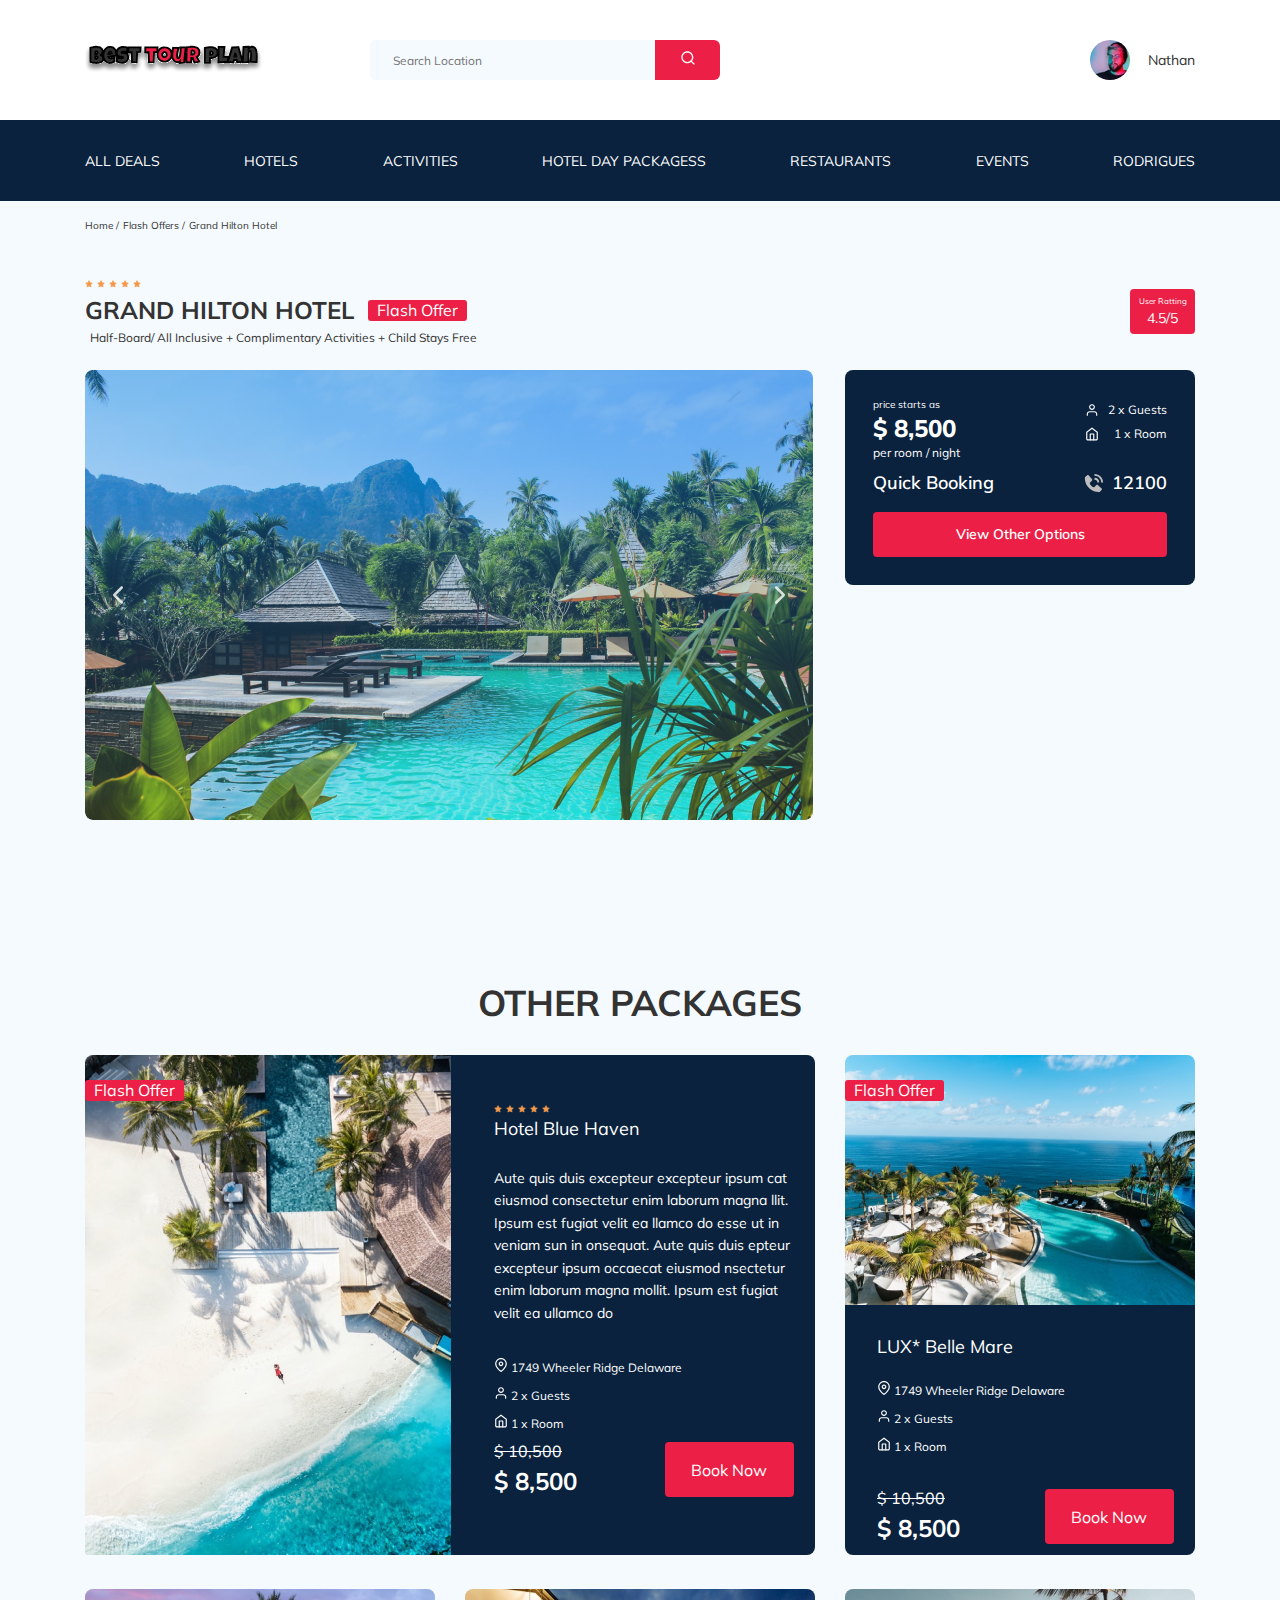
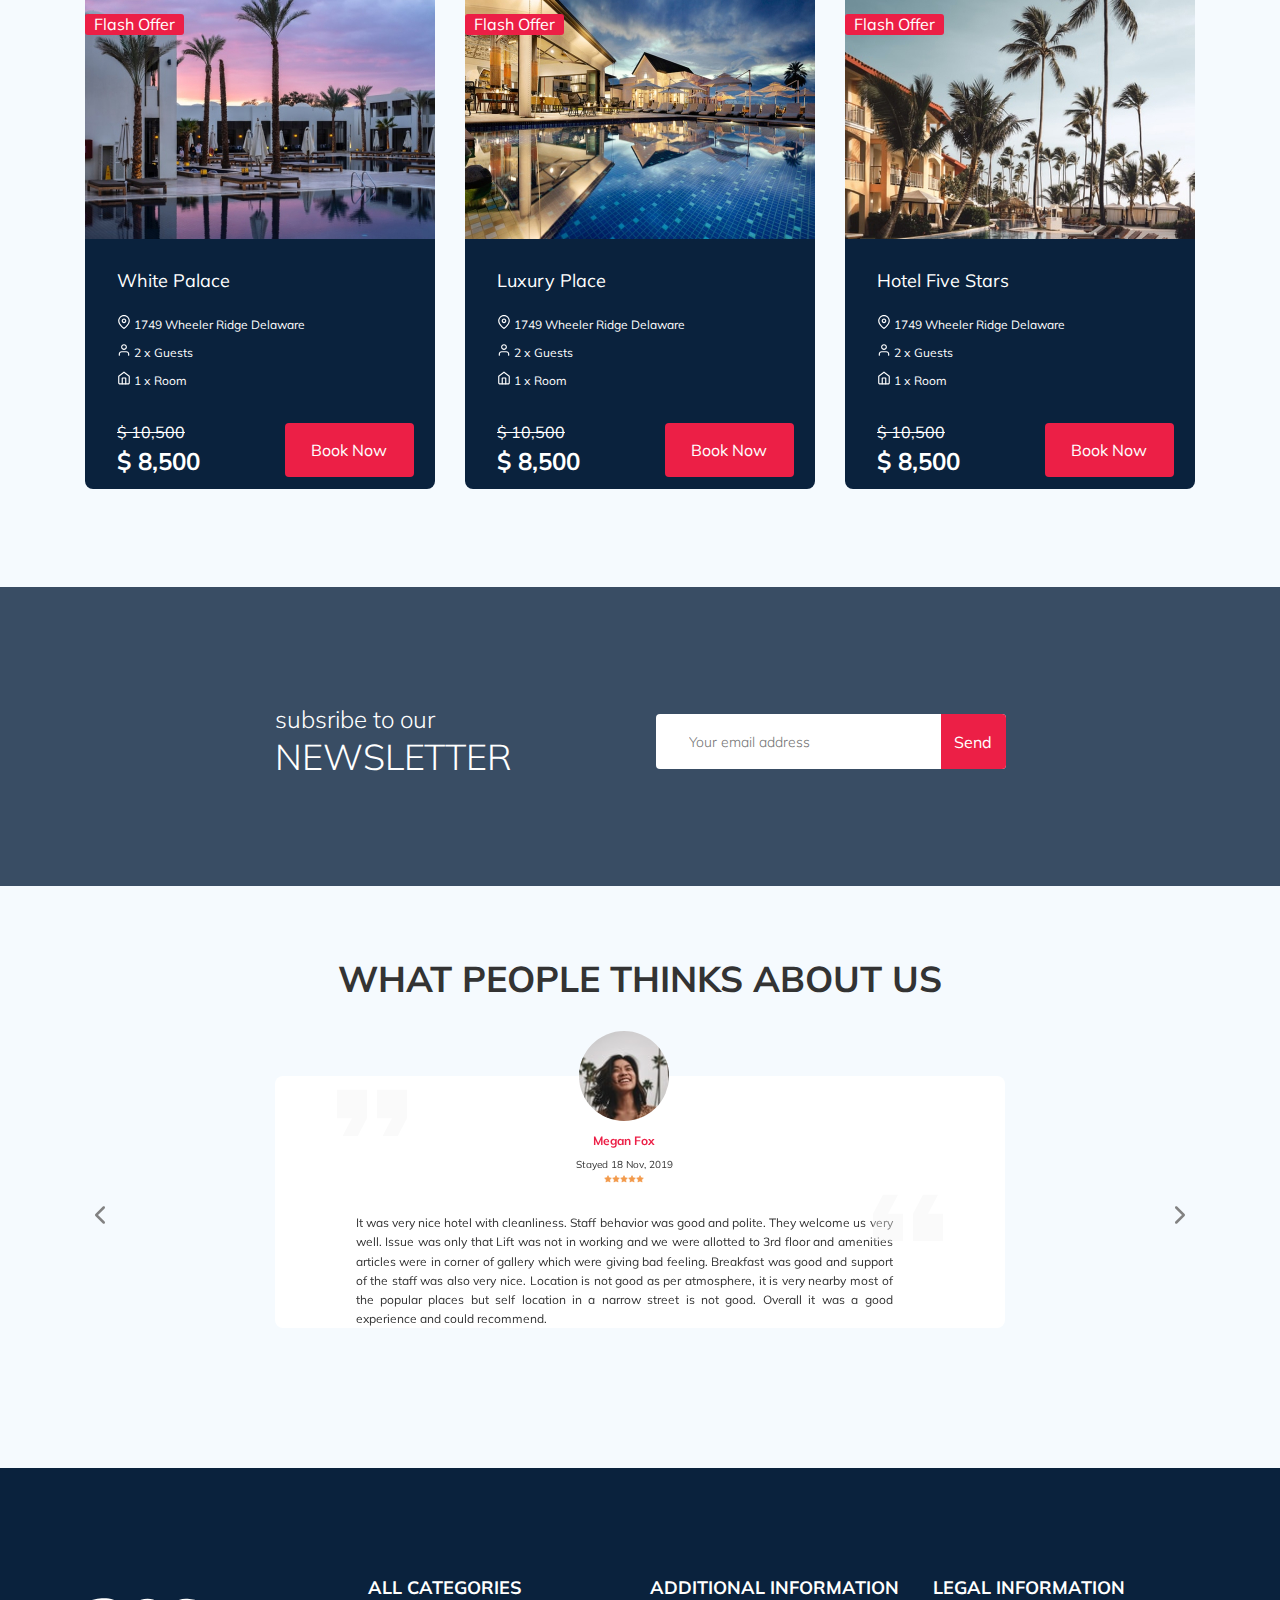
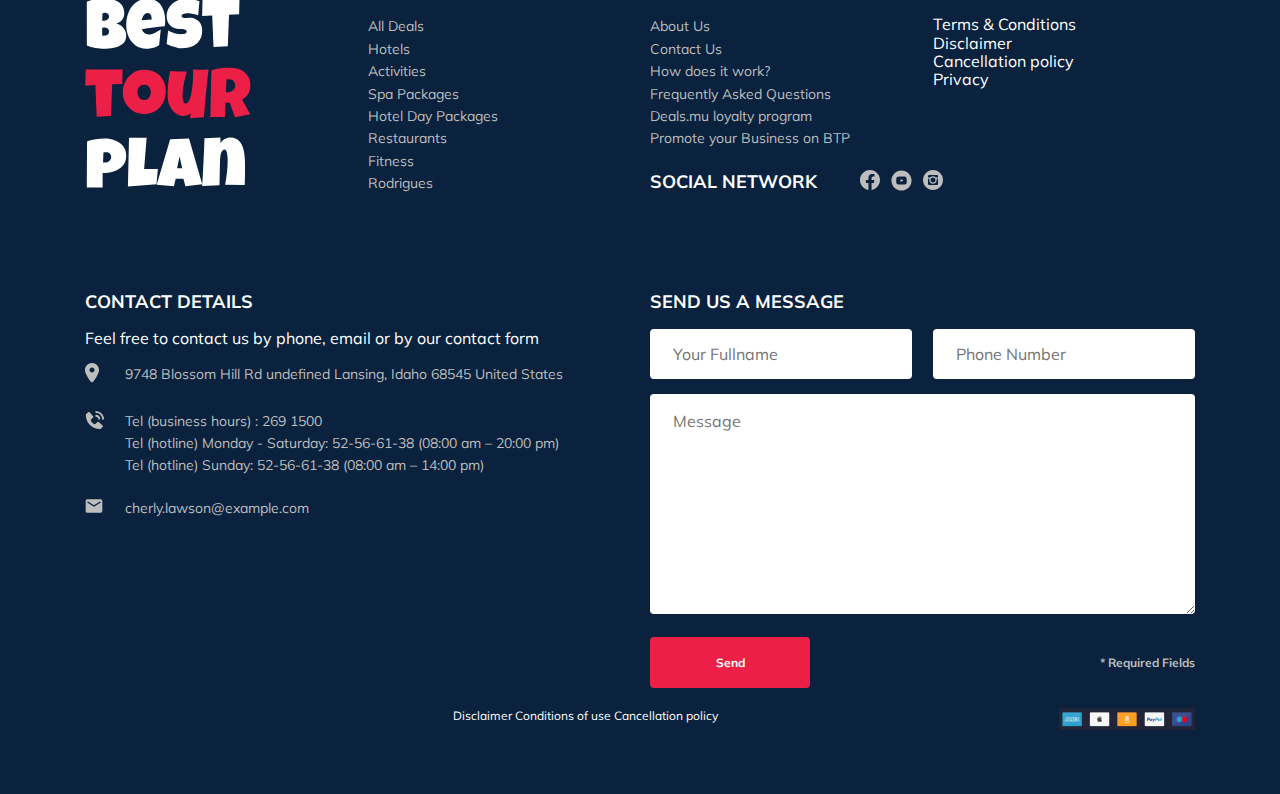
==== commit edf89133: "create:footer" ====
--- a/index.html
+++ b/index.html
@@ -510,6 +510,104 @@
   </div>
   <!-- container -->
 </section>
+<footer class="footer">
+  <div class="container">
+    <div class="footer-wrapper">
+      <img src="img/vertical-logo.svg" alt="Logo: Best Tour Plan" class="logo footer__logo">
+      <div class="footer-list footer__categories">
+        <h3 class="footer__title">ALL CATEGORIES</h3>
+        <ul class="footer__ul">
+          <li class="footer__item"><a href="#" class="footer__link">All Deals</a></li>
+          <li class="footer__item"><a href="#" class="footer__link">Hotels</a></li>
+          <li class="footer__item"><a href="#" class="footer__link">Activities</a></li>
+          <li class="footer__item"><a href="#" class="footer__link">Spa Packages</a></li>
+          <li class="footer__item"><a href="#" class="footer__link">Hotel Day Packages</a></li>
+          <li class="footer__item"><a href="#" class="footer__link">Restaurants</a></li>
+          <li class="footer__item"><a href="#" class="footer__link">Fitness</a></li>
+          <li class="footer__item"><a href="#" class="footer__link">Rodrigues</a></li>
+        </ul>
+      </div>
+      <div class="footer-list footer_additional">
+        <h3 class="footer__title"> ADDITIONAL INFORMATION</h3>
+        <ul class="footer__ul">
+          <li class="footer__item"><a href="#" class="footer__link">About Us</a></li>
+          <li class="footer__item"><a href="#" class="footer__link">Contact Us</a></li>
+          <li class="footer__item"><a href="#" class="footer__link">How does it work?</a></li>
+          <li class="footer__item"><a href="#" class="footer__link">Frequently Asked Questions</a></li>
+          <li class="footer__item"><a href="#" class="footer__link">Deals.mu loyalty program</a></li>
+          <li class="footer__item"><a href="#" class="footer__link">Promote your Business on BTP</a></li>
+        </ul>
+      </div>
+      <!-- footer__list -->
+      <div class="footer__social-network">
+        <h3 class="footer__title footer__title--inline">Social Network</h3>
+        <div class="footer__social-links">
+          <a href="#" class="footer__link">
+            <img src="img/facebook.svg" alt="Icon:facebook"></a>
+          <a href="#" class="footer__link">
+            <img src="img/youtube.svg" alt="Icon:youtube"></a>
+          <a href="#" class="footer__link">
+            <img src="img/instagram.svg" alt="Icon:instagram"></a>
+        </div>
+        <!-- footer-social__links -->
+         </div>
+         <!-- footer__social-network -->
+        <div class="footer__list footer__legal">
+          <h3 class="footer__title">LEGAL INFORMATION</h3>
+          <ul class="footer__ul">
+            <li class="footer_item"><a href="#" class="footer__link">Terms & Conditions</a></li>
+            <li class="footer_item"><a href="#" class="footer__link">Disclaimer</a></li>
+            <li class="footer_item"><a href="#" class="footer__link">Cancellation policy</a></li>
+            <li class="footer_item"><a href="#" class="footer__link">Privacy</a></li>
+          </ul>
+      </div>
+      <!-- footer__list -->
+      <div class="footer__contact-details">
+        <h3 class="footer__title footer__title--mb-3">Contact Details</h3>
+        <p class="footer_text">Feel free to contact us by phone, email or by our contact form</p>
+        <ul class="footer__ul">
+          <li class="footer__item footer__item--mb-2">
+            <div class="footer__icon-wrapper">
+              <img src="img/map-marker.svg" alt="Icon:map-marker" class="footer__icon"></div>
+            9748 Blossom Hill Rd undefined Lansing, Idaho 68545 United States
+          </li>
+          <li class="footer__item footer__item--mb-2">
+            <div class="footer__icon-wrapper">
+              <img src="img/phone-call.svg" alt="Icon:phone" class="footer__icon"></div>
+            Tel (business hours) : 269 1500<br>
+            Tel (hotline) Monday - Saturday: 52-56-61-38 (08:00 am – 20:00 pm)<br>
+            Tel (hotline) Sunday: 52-56-61-38 (08:00 am – 14:00 pm)<br>
+          </li>
+          <li class="footer__item footer__item--mb-2">
+           <div class="footer__icon-wrapper">
+              <img src="img/email.svg" alt="Icon:mail" class="footer__icon"></div>
+            cherly.lawson@example.com
+          </li>
+        </ul>
+        <!-- /.footer__ul -->
+      </div>
+      <!-- footer__contact-details -->
+      <div class="footer__contact-form">
+        <h3 class="footer__title">Send us a message</h3>
+        <form action="#" class="footer__form">
+          <input type="text" class="input footer__input" placeholder="Your Fullname">
+          <input type="text" class="input footer__input" placeholder="Phone Number">
+          <textarea cols="30" rows="10" placeholder="Message" class="footer__message"></textarea>
+          <button class="button footer__button" type="submit">Send</button>
+          <span class="footer__info">* Required Fields</span>
+        </form>
+      </div>
+          <div class="bottom footer__bottom">
+            <span class="bottom__text">Disclaimer Conditions of use Cancellation policy</span>
+            <div class="bottom__images">
+              <img src="img/image-3.png" alt="Conditions">
+            </div>
+          </div>
+    </div>
+    <!-- footer-wrapper -->
+  </div>
+  <!-- container -->
+</footer>
 <!-- <script src="js/parallax.min.js"></script> -->
 <script src="js/swiper-bundle.min.js"></script>
     <script src="js/main.js"></script>
--- a/css/style.css
+++ b/css/style.css
@@ -1,2 +1,2 @@
-*{box-sizing:border-box}body{font-family:'Mulish', sans-serif;background-color:#f5fafe;color:#333;overflow-x:hidden}.container{max-width:1110px;margin:auto}img{max-width:100%}/*! normalize.css v8.0.1 | MIT License | github.com/necolas/normalize.css */html{line-height:1.15;-webkit-text-size-adjust:100%}body{margin:0}main{display:block}h1{font-size:2em;margin:0.67em 0}hr{box-sizing:content-box;height:0;overflow:visible}pre{font-family:monospace, monospace;font-size:1em}a{background-color:transparent}abbr[title]{border-bottom:none;text-decoration:underline;text-decoration:underline dotted}b,strong{font-weight:bolder}code,kbd,samp{font-family:monospace, monospace;font-size:1em}small{font-size:80%}sub,sup{font-size:75%;line-height:0;position:relative;vertical-align:baseline}sub{bottom:-0.25em}sup{top:-0.5em}img{border-style:none}button,input,optgroup,select,textarea{font-family:inherit;font-size:100%;line-height:1.15;margin:0}button,input{overflow:visible}button,select{text-transform:none}button,[type="button"],[type="reset"],[type="submit"]{-webkit-appearance:button}button::-moz-focus-inner,[type="button"]::-moz-focus-inner,[type="reset"]::-moz-focus-inner,[type="submit"]::-moz-focus-inner{border-style:none;padding:0}button:-moz-focusring,[type="button"]:-moz-focusring,[type="reset"]:-moz-focusring,[type="submit"]:-moz-focusring{outline:1px dotted ButtonText}fieldset{padding:0.35em 0.75em 0.625em}legend{box-sizing:border-box;color:inherit;display:table;max-width:100%;padding:0;white-space:normal}progress{vertical-align:baseline}textarea{overflow:auto}[type="checkbox"],[type="radio"]{box-sizing:border-box;padding:0}[type="number"]::-webkit-inner-spin-button,[type="number"]::-webkit-outer-spin-button{height:auto}[type="search"]{-webkit-appearance:textfield;outline-offset:-2px}[type="search"]::-webkit-search-decoration{-webkit-appearance:none}::-webkit-file-upload-button{-webkit-appearance:button;font:inherit}details{display:block}summary{display:list-item}template{display:none}[hidden]{display:none}.navbar{background-color:#fff}.navbar-top{display:flex;align-items:center;justify-content:space-between;padding-top:40px;padding-bottom:40px}.navbar-top__menu-button{display:none}.navbar__search{margin:auto;margin-left:108px}.navbar-bottom{background-color:#0A223D}.navbar-menu{list-style-type:none;margin:0;padding:31px 0;display:flex;align-items:center;justify-content:space-between;color:#fff}.navbar-menu__link{color:inherit;text-decoration:none;text-transform:uppercase;font-size:14px;line-height:18px}.logo{width:177px}.search{display:flex;position:relative;overflow:hidden;border-radius:6px;height:40px}.search__input{width:350px;height:100%;padding-left:23px;padding-right:75px;background-color:#f5FAFE;border:none;font-size:12px;line-height:15px;color:#333}.search__button{position:absolute;top:0;right:0;width:65px;height:100%;border:none;background-color:#EC1F46}.user{display:flex;align-items:center;text-decoration:none}.user__avatar{width:40px;height:40px;border-radius:50%;object-fit:cover}.user__name{margin-left:18px;font-size:14px;line-height:18px;color:#333}.breadcrumb-list{display:flex;align-items:center;padding:18px 0;margin:0;list-style:none}.breadcrumb-list__item{font-size:10px;line-height:13px}.breadcrumb-list__item:not(:last-child)::after{content:'/';margin-right:4px}.breadcrumb-list__link{text-decoration:none;color:inherit}.hotel{padding-top:23px;padding-bottom:70px}.hotel-info{display:flex;justify-content:space-between;align-items:center;padding-bottom:20px}.hotel-info__offer{margin-left:14px;margin-top:4px}.hotel-info__name{margin-top:4px;margin-bottom:0}.hotel-info__description{margin:5px}.hotel-name{font-size:24px;line-height:30px}.hotel-wrapper{display:flex;flex-wrap:wrap;align-items:center}.hotel-description{font-size:12px;line-height:15px}.hotel-grid{display:flex;justify-content:space-between}.hotel-right{display:flex;flex-direction:column;justify-content:space-between}.hotel-slider{width:728px;height:450px;position:relative;overflow:hidden}.hotel-slider__item{width:100%;height:100%;position:relative;border-radius:8px;overflow:hidden}.hotel-slider__item::after{content:'';position:absolute;width:100%;height:100%;top:0;bottom:0;left:0;right:0;background:linear-gradient(180deg, rgba(0,122,223,0.48) 0%, rgba(255,255,255,0.128) 100%);z-index:10}.hotel-slider__button{position:absolute;top:50%;transform:translateY(-50%);z-index:99;width:30px;height:30px;border:none;cursor:pointer;background-repeat:no-repeat;background-position:center;background-size:10px;background-color:transparent}.hotel-slider__button--next{right:18px;background-image:url(../img/next.svg)}.hotel-slider__button--prev{left:18px;background-image:url(../img/prev.svg)}.stars{flex-basis:100%}.offer{font-style:10px;line-height:13px;padding:4px 9px;background-color:#EC1F46;border-radius:3px;color:#fff}.rating{max-width:65px;min-height:45px;text-align:center;color:#fff;background-color:#EC1F46;border-radius:4px}.rating__text{font-size:8px;line-height:10px}.rating__counter{font-size:14px;line-height:18px}.booking{background-color:#0A223D;color:#fff;border-radius:8px;width:350px;min-height:210px;padding:28px}.booking__info{display:flex;justify-content:space-between;margin-bottom:9px}.booking__price{display:flex;flex-direction:column}.booking__start{font-size:10px;line-height:14px}.booking__pricetag{font-style:normal;font-weight:800;font-size:24px;line-height:33px}.booking__per-room{font-style:normal;font-weight:normal;font-size:12px;line-height:16px}.booking__room{margin-top:4px}.booking__text{display:flex;align-items:center;justify-content:space-between;margin-bottom:8px;font-style:normal;font-weight:normal;font-size:12px;line-height:16px}.booking__description{margin-left:9px}.booking__call-center{display:flex;justify-content:space-between;align-items:center;margin-bottom:17px}.booking__heading{font-style:normal;font-weight:600;font-size:18px;line-height:25px}.booking__number{display:flex;align-items:center;justify-content:space-between;color:inherit;text-decoration:none;font-weight:600;font-size:18px;line-height:25px}.booking__num{margin-left:8px}.booking__button{width:100%;min-height:45px;font-weight:600;font-size:14px;line-height:19px;border-radius:4px;background-color:#EC1F46;color:#fff;border:none;cursor:pointer}.map{width:347px;height:213px;background-color:#000;border-radius:10px;overflow:hidden}.newsletter__parallax{position:relative;height:100%;padding:98px 0 87px 0;background-image:url(../img/newsletter-bg.jpeg);background-attachment:fixed;background-position:center;background-repeat:no-repeat;background-size:cover}.newsletter__parallax::before{content:'';position:absolute;top:0;left:0;right:0;bottom:0;width:100%;height:100%;background-color:rgba(10,34,61,0.8)}.newsletter-wrapper{position:relative;display:flex;align-items:center;justify-content:space-between;max-width:731px;margin:auto}.newsletter-title{color:#fff;font-style:normal;font-weight:300;font-size:24px;line-height:30px}.newsletter-title__strong{display:block;font-size:36px;line-height:45px;text-transform:uppercase}.subscribe{position:relative;width:350px;height:55px;border-radius:4px;overflow:hidden}.subscribe__input{position:absolute;width:100%;height:100%;border:none;padding-left:33px;padding-right:75px;font-style:normal;font-weight:300;font-size:14px;line-height:18px}.subscribe__button{position:absolute;min-width:65px;right:0;top:0;height:100%;border:none;background-color:#EC1F46;color:#fff}.reviews{padding:40px 0 70px 0}.reviews__title{font-style:normal;font-weight:bold;font-size:36px;line-height:45px;text-align:center;text-transform:uppercase}.reviews-slider{position:relative}.reviews-slider__item{position:relative;display:flex;flex-direction:column;align-items:center;max-width:730px;margin:45px auto 0;background-color:#fff;border-radius:8px;margin-bottom:70px;padding:0 62px 0 30px}.reviews-slider__item:before{content:'';position:absolute;left:62px;top:13px;width:70px;height:47px;background-image:url(../img/quote-left.svg)}.reviews-slider__item:after{content:'';position:absolute;right:62px;top:118px;width:70px;height:47px;background-image:url(../img/quote-right.svg)}.reviews-slider__button{position:absolute;top:50%;transform:translateY(-50%);width:30px;height:30px;background-repeat:no-repeat;background-size:10px;background-position:center;border:none;background-color:transparent;cursor:pointer;z-index:99}.reviews-slider__button--prev{background-image:url(../img/arrow-prev-secondery.svg);left:0}.reviews-slider__button--next{background-image:url(../img/arrow-next-secondery.svg);right:0}.reviews-slider__profile{display:flex;flex-direction:column;align-items:center;margin-top:-45px;margin-bottom:30px}.reviews-slider__avatar{width:90px;height:90px;border-radius:50%;object-fit:cover}.reviews-slider__username{font-style:normal;font-weight:bold;font-size:12px;line-height:15px;color:#EC1F46;margin-bottom:10px}.reviews-slider__date{font-style:normal;font-weight:normal;font-size:10px;line-height:13px;margin-bottom:4px}.reviews-slider__rating{display:flex;align-items:center}.reviews-slider__text{max-width:537px;font-style:normal;font-weight:normal;font-size:12px;line-height:160%;text-align:justify;margin:auto}.packages{padding:60px 0 98px 0}.packages__title{font-style:normal;font-weight:bold;font-size:36px;line-height:45px;text-align:center;text-transform:uppercase}.packages-wrapper{display:grid;grid-template-columns:repeat(3, 350px);gap:30px}.packages__cover{display:flex;grid-column:1 / 3}.packages__mare{grid-column:3}.packages__white{grid-column:1}.packages__lux{grid-column:2}.packages__fivestars{grid-column:3}.cover__images{min-width:366px;min-height:500px;position:relative;border-radius:8px 0 0 8px;overflow:hidden}.cover__offer{position:absolute;left:0;margin-top:25px}.cover__info{max-width:364px;height:500px;padding-top:43px;padding-left:43px;padding-right:21px;border-radius:0 8px 8px 0}.info{display:flex;flex-direction:column;background-color:#0A223D;color:#fff}.info__title{font-style:Bold;font-size:18px;line-height:23px;margin-bottom:27px}.info__indention{font-size:14px;line-height:161%;margin-bottom:34px}.info__text{margin-bottom:11px;font-weight:400;font-size:12px;line-height:15px}.info__book{display:flex;justify-content:space-between}.info__pricetag{font-weight:700;font-size:24px;line-height:31px}.info__pricetag--off{margin-bottom:5px}.info__button{padding:11px 27px 10px 26px;border:none;border-radius:4px;background-color:#EC1F46;color:#fff}.card{display:flex;flex-direction:column;width:350px;height:500px}.card__images{width:100%;height:50%;border-radius:8px 8px 0 0;overflow:hidden;position:relative}.card__offer{position:absolute;left:0;margin-top:25px}.card__info{max-width:100%;height:50%;padding:30px 21px 25px 32px;border-radius:0 0 8px 8px}.card__title{margin-bottom:23px}.card__room{margin-bottom:24px}@media (max-width: 1200px){.contaner{max-width:960px}.slider{width:600px}.hotel-slider__image{height:100%;height:100%;object-fit:cover}}@media (max-width: 992px){.container,.newsletter-wrapper{max-width:700px}.logo{width:132px}.navbar-top{padding-top:30px;padding-bottom:30px}.navbar__search{margin-left:auto}.navbar-menu{padding-top:22px;padding-bottom:22px}.navbar-menu__link{font-size:12px;line-height:15px}.search__input{width:340px}.hotel-grid{flex-direction:column}.hotel__slider{width:100%;margin-bottom:30px}.hotel-right{flex-direction:row}.hotel-slider{width:100%}.booking{width:340px}.map{width:340px}.reviews-slider__item{max-width:580px}}@media (max-width: 768px){.container{max-width:576px;width:92%}.navbar__search,.navbar-menu,.navbar__user{display:none}.menu-button{display:flex;width:16px;height:11px;padding:0;align-items:center;justify-content:space-between;flex-direction:column;border:none;background-color:#ffffff;cursor:pointer}.menu-button__line{width:16px;height:1px;background-color:#333}.stars{flex-basis:auto}.hotel-name{flex-basis:100%}.hotel-wrapper{justify-content:space-between}.hotel-info__text{width:100%}.hotel-info__name{margin-top:10px;margin-bottom:0}.hotel-info__rating{display:none}.hotel-info__offer{order:-1;margin-left:0}.hotel-right{flex-direction:column;min-height:450px}.hotel-slider{height:350px}.booking{width:100%}.map{width:100%}.newsletter-wrapper{max-width:576px;width:92%;flex-direction:column;align-items:flex-start}.reviews-slider__item{padding:0 30px 30px}.reviews-slider__item:after,.reviews-slider__item::before{display:none}.reviews-slider__button{top:32px}.reviews-slider__button--prev{left:50%;margin-left:-65px;transform:translate(-50%, 0)}.reviews-slider__button--next{right:50 .reviews-slider__button--next;margin-right:-65px;transform:translate(50%, 0)}}@media (max-width: 576px){.logo{width:99px}.slider{height:250px}.hotel__slider{margin-bottom:20px}.hotel-slider{height:250px}.newsletter{padding:76px 0 83px 0}.newsletter__title{margin-bottom:37px}.subscribe{width:100%}}@media (max-width: 480px){.logo{height:13px}}
+*{box-sizing:border-box}body{font-family:'Mulish', sans-serif;background-color:#f5fafe;color:#333;overflow-x:hidden}.container{max-width:1110px;margin:auto}img{max-width:100%}/*! normalize.css v8.0.1 | MIT License | github.com/necolas/normalize.css */html{line-height:1.15;-webkit-text-size-adjust:100%}body{margin:0}main{display:block}h1{font-size:2em;margin:0.67em 0}hr{box-sizing:content-box;height:0;overflow:visible}pre{font-family:monospace, monospace;font-size:1em}a{background-color:transparent}abbr[title]{border-bottom:none;text-decoration:underline;text-decoration:underline dotted}b,strong{font-weight:bolder}code,kbd,samp{font-family:monospace, monospace;font-size:1em}small{font-size:80%}sub,sup{font-size:75%;line-height:0;position:relative;vertical-align:baseline}sub{bottom:-0.25em}sup{top:-0.5em}img{border-style:none}button,input,optgroup,select,textarea{font-family:inherit;font-size:100%;line-height:1.15;margin:0}button,input{overflow:visible}button,select{text-transform:none}button,[type="button"],[type="reset"],[type="submit"]{-webkit-appearance:button}button::-moz-focus-inner,[type="button"]::-moz-focus-inner,[type="reset"]::-moz-focus-inner,[type="submit"]::-moz-focus-inner{border-style:none;padding:0}button:-moz-focusring,[type="button"]:-moz-focusring,[type="reset"]:-moz-focusring,[type="submit"]:-moz-focusring{outline:1px dotted ButtonText}fieldset{padding:0.35em 0.75em 0.625em}legend{box-sizing:border-box;color:inherit;display:table;max-width:100%;padding:0;white-space:normal}progress{vertical-align:baseline}textarea{overflow:auto}[type="checkbox"],[type="radio"]{box-sizing:border-box;padding:0}[type="number"]::-webkit-inner-spin-button,[type="number"]::-webkit-outer-spin-button{height:auto}[type="search"]{-webkit-appearance:textfield;outline-offset:-2px}[type="search"]::-webkit-search-decoration{-webkit-appearance:none}::-webkit-file-upload-button{-webkit-appearance:button;font:inherit}details{display:block}summary{display:list-item}template{display:none}[hidden]{display:none}.navbar{background-color:#fff}.navbar-top{display:flex;align-items:center;justify-content:space-between;padding-top:40px;padding-bottom:40px}.navbar-top__menu-button{display:none}.navbar__search{margin:auto;margin-left:108px}.navbar-bottom{background-color:#0A223D}.navbar-menu{list-style-type:none;margin:0;padding:31px 0;display:flex;align-items:center;justify-content:space-between;color:#fff}.navbar-menu__link{color:inherit;text-decoration:none;text-transform:uppercase;font-size:14px;line-height:18px}.logo{width:177px}.search{display:flex;position:relative;overflow:hidden;border-radius:6px;height:40px}.search__input{width:350px;height:100%;padding-left:23px;padding-right:75px;background-color:#f5FAFE;border:none;font-size:12px;line-height:15px;color:#333}.search__button{position:absolute;top:0;right:0;width:65px;height:100%;border:none;background-color:#EC1F46}.user{display:flex;align-items:center;text-decoration:none}.user__avatar{width:40px;height:40px;border-radius:50%;object-fit:cover}.user__name{margin-left:18px;font-size:14px;line-height:18px;color:#333}.breadcrumb-list{display:flex;align-items:center;padding:18px 0;margin:0;list-style:none}.breadcrumb-list__item{font-size:10px;line-height:13px}.breadcrumb-list__item:not(:last-child)::after{content:'/';margin-right:4px}.breadcrumb-list__link{text-decoration:none;color:inherit}.hotel{padding-top:23px;padding-bottom:70px}.hotel-info{display:flex;justify-content:space-between;align-items:center;padding-bottom:20px}.hotel-info__offer{margin-left:14px;margin-top:4px}.hotel-info__name{margin-top:4px;margin-bottom:0}.hotel-info__description{margin:5px}.hotel-name{font-size:24px;line-height:30px}.hotel-wrapper{display:flex;flex-wrap:wrap;align-items:center}.hotel-description{font-size:12px;line-height:15px}.hotel-grid{display:flex;justify-content:space-between}.hotel-right{display:flex;flex-direction:column;justify-content:space-between}.hotel-slider{width:728px;height:450px;position:relative;overflow:hidden}.hotel-slider__item{width:100%;height:100%;position:relative;border-radius:8px;overflow:hidden}.hotel-slider__item::after{content:'';position:absolute;width:100%;height:100%;top:0;bottom:0;left:0;right:0;background:linear-gradient(180deg, rgba(0,122,223,0.48) 0%, rgba(255,255,255,0.128) 100%);z-index:10}.hotel-slider__button{position:absolute;top:50%;transform:translateY(-50%);z-index:99;width:30px;height:30px;border:none;cursor:pointer;background-repeat:no-repeat;background-position:center;background-size:10px;background-color:transparent}.hotel-slider__button--next{right:18px;background-image:url(../img/next.svg)}.hotel-slider__button--prev{left:18px;background-image:url(../img/prev.svg)}.stars{flex-basis:100%}.offer{font-style:10px;line-height:13px;padding:4px 9px;background-color:#EC1F46;border-radius:3px;color:#fff}.rating{max-width:65px;min-height:45px;text-align:center;color:#fff;background-color:#EC1F46;border-radius:4px}.rating__text{font-size:8px;line-height:10px}.rating__counter{font-size:14px;line-height:18px}.booking{background-color:#0A223D;color:#fff;border-radius:8px;width:350px;min-height:210px;padding:28px}.booking__info{display:flex;justify-content:space-between;margin-bottom:9px}.booking__price{display:flex;flex-direction:column}.booking__start{font-size:10px;line-height:14px}.booking__pricetag{font-style:normal;font-weight:800;font-size:24px;line-height:33px}.booking__per-room{font-style:normal;font-weight:normal;font-size:12px;line-height:16px}.booking__room{margin-top:4px}.booking__text{display:flex;align-items:center;justify-content:space-between;margin-bottom:8px;font-style:normal;font-weight:normal;font-size:12px;line-height:16px}.booking__description{margin-left:9px}.booking__call-center{display:flex;justify-content:space-between;align-items:center;margin-bottom:17px}.booking__heading{font-style:normal;font-weight:600;font-size:18px;line-height:25px}.booking__number{display:flex;align-items:center;justify-content:space-between;color:inherit;text-decoration:none;font-weight:600;font-size:18px;line-height:25px}.booking__num{margin-left:8px}.booking__button{width:100%;min-height:45px;font-weight:600;font-size:14px;line-height:19px;border-radius:4px;background-color:#EC1F46;color:#fff;border:none;cursor:pointer}.map{width:347px;height:213px;background-color:#000;border-radius:10px;overflow:hidden}.newsletter__parallax{position:relative;height:100%;padding:98px 0 87px 0;background-image:url(../img/newsletter-bg.jpeg);background-attachment:fixed;background-position:center;background-repeat:no-repeat;background-size:cover}.newsletter__parallax::before{content:'';position:absolute;top:0;left:0;right:0;bottom:0;width:100%;height:100%;background-color:rgba(10,34,61,0.8)}.newsletter-wrapper{position:relative;display:flex;align-items:center;justify-content:space-between;max-width:731px;margin:auto}.newsletter-title{color:#fff;font-style:normal;font-weight:300;font-size:24px;line-height:30px}.newsletter-title__strong{display:block;font-size:36px;line-height:45px;text-transform:uppercase}.subscribe{position:relative;width:350px;height:55px;border-radius:4px;overflow:hidden}.subscribe__input{position:absolute;width:100%;height:100%;border:none;padding-left:33px;padding-right:75px;font-style:normal;font-weight:300;font-size:14px;line-height:18px}.subscribe__button{position:absolute;min-width:65px;right:0;top:0;height:100%;border:none;background-color:#EC1F46;color:#fff}.reviews{padding:40px 0 70px 0}.reviews__title{font-style:normal;font-weight:bold;font-size:36px;line-height:45px;text-align:center;text-transform:uppercase}.reviews-slider{position:relative}.reviews-slider__item{position:relative;display:flex;flex-direction:column;align-items:center;max-width:730px;margin:45px auto 0;background-color:#fff;border-radius:8px;margin-bottom:70px;padding:0 62px 0 30px}.reviews-slider__item:before{content:'';position:absolute;left:62px;top:13px;width:70px;height:47px;background-image:url(../img/quote-left.svg)}.reviews-slider__item:after{content:'';position:absolute;right:62px;top:118px;width:70px;height:47px;background-image:url(../img/quote-right.svg)}.reviews-slider__button{position:absolute;top:50%;transform:translateY(-50%);width:30px;height:30px;background-repeat:no-repeat;background-size:10px;background-position:center;border:none;background-color:transparent;cursor:pointer;z-index:99}.reviews-slider__button--prev{background-image:url(../img/arrow-prev-secondery.svg);left:0}.reviews-slider__button--next{background-image:url(../img/arrow-next-secondery.svg);right:0}.reviews-slider__profile{display:flex;flex-direction:column;align-items:center;margin-top:-45px;margin-bottom:30px}.reviews-slider__avatar{width:90px;height:90px;border-radius:50%;object-fit:cover}.reviews-slider__username{font-style:normal;font-weight:bold;font-size:12px;line-height:15px;color:#EC1F46;margin-bottom:10px}.reviews-slider__date{font-style:normal;font-weight:normal;font-size:10px;line-height:13px;margin-bottom:4px}.reviews-slider__rating{display:flex;align-items:center}.reviews-slider__text{max-width:537px;font-style:normal;font-weight:normal;font-size:12px;line-height:160%;text-align:justify;margin:auto}.packages{padding:60px 0 98px 0}.packages__title{font-style:normal;font-weight:bold;font-size:36px;line-height:45px;text-align:center;text-transform:uppercase}.packages-wrapper{display:grid;grid-template-columns:repeat(3, 350px);gap:30px}.packages__cover{display:flex;grid-column:1 / 3}.packages__mare{grid-column:3}.packages__white{grid-column:1}.packages__lux{grid-column:2}.packages__fivestars{grid-column:3}.cover__images{min-width:366px;min-height:500px;position:relative;border-radius:8px 0 0 8px;overflow:hidden}.cover__offer{position:absolute;left:0;margin-top:25px}.cover__info{max-width:364px;height:500px;padding-top:43px;padding-left:43px;padding-right:21px;border-radius:0 8px 8px 0}.info{display:flex;flex-direction:column;background-color:#0A223D;color:#fff}.info__title{font-style:Bold;font-size:18px;line-height:23px;margin-bottom:27px}.info__indention{font-size:14px;line-height:161%;margin-bottom:34px}.info__text{margin-bottom:11px;font-weight:400;font-size:12px;line-height:15px}.info__book{display:flex;justify-content:space-between}.info__pricetag{font-weight:700;font-size:24px;line-height:31px}.info__pricetag--off{margin-bottom:5px}.info__button{padding:11px 27px 10px 26px;border:none;border-radius:4px;background-color:#EC1F46;color:#fff}.card{display:flex;flex-direction:column;width:350px;height:500px}.card__images{width:100%;height:50%;border-radius:8px 8px 0 0;overflow:hidden;position:relative}.card__offer{position:absolute;left:0;margin-top:25px}.card__info{max-width:100%;height:50%;padding:30px 21px 25px 32px;border-radius:0 0 8px 8px}.card__title{margin-bottom:23px}.card__room{margin-bottom:24px}.footer{background-color:#0A223D;color:#fff;padding-top:108px;padding-bottom:46px}.footer-wrapper{display:grid;grid-template-columns:repeat(4, minmax(min-content, 1fr));gap:20px;grid-auto-rows:minmax(40px, min-content);align-items:start}.footer__logo{width:166px;grid-row:1 / 3;align-self:stretch}.footer__categories{grid-row:1 / 4}.footer__social-links{display:flex;align-items:center;min-width:83px;justify-content:space-between}.footer__social-network{display:flex;align-content:start;grid-row:2 / 4;grid-column:span 2}.footer__contact-details{grid-column:span 2}.footer__contact-form{grid-column:span 2}.footer__form{display:flex;align-items:center;justify-content:space-between;font-weight:normal;flex-wrap:wrap}.footer__ul{padding:0;margin:0;list-style:none}.footer__title{font-style:normal;font-weight:bold;font-size:18px;line-height:23px;margin:0 0 16px 0;text-transform:uppercase}.footer__title--inline{margin:0 43px 0 0}.footer__item{display:flex;align-items:flex-start;font-style:normal;font-weight:normal;font-size:14px;line-height:160%;color:#bdbdbd}.footer__item--mb-2{margin-bottom:20px}.footer__icon-wrapper{min-width:40px}.footer__text{color:#bdbdbd;margin-bottom:22px}.footer__link{text-decoration:none;color:inherit}.footer__input{background-color:#fff;border-radius:4px;border:none;padding:0 23px;height:50px;margin-bottom:15px;flex-basis:48%}.footer__message{background-color:#fff;border-radius:4px;padding:18px 23px;border:none;flex-basis:100%;margin-bottom:23px}.footer__button{min-width:160px;min-height:50px;padding:18px;font-style:normal;font-weight:bold;font-size:12px;line-height:15px;color:#fff;background-color:#EC1F46;border:none;border-radius:4px}.footer__info{font-style:normal;font-weight:bold;font-size:12px;line-height:15px;color:#bdbdbd}.footer__bottom{grid-column:2 / 5;display:flex;justify-content:space-between;font-style:normal;margin-left:85px;font-size:12px;line-height:15px}@media (max-width: 1200px){.contaner{max-width:960px}.slider{width:600px}.hotel-slider__image{height:100%;height:100%;object-fit:cover}}@media (max-width: 992px){.container,.newsletter-wrapper{max-width:700px}.logo{width:132px}.navbar-top{padding-top:30px;padding-bottom:30px}.navbar__search{margin-left:auto}.navbar-menu{padding-top:22px;padding-bottom:22px}.navbar-menu__link{font-size:12px;line-height:15px}.search__input{width:340px}.hotel-grid{flex-direction:column}.hotel__slider{width:100%;margin-bottom:30px}.hotel-right{flex-direction:row}.hotel-slider{width:100%}.booking{width:340px}.map{width:340px}.reviews-slider__item{max-width:580px}}@media (max-width: 768px){.container{max-width:576px;width:92%}.navbar__search,.navbar-menu,.navbar__user{display:none}.menu-button{display:flex;width:16px;height:11px;padding:0;align-items:center;justify-content:space-between;flex-direction:column;border:none;background-color:#ffffff;cursor:pointer}.menu-button__line{width:16px;height:1px;background-color:#333}.stars{flex-basis:auto}.hotel-name{flex-basis:100%}.hotel-wrapper{justify-content:space-between}.hotel-info__text{width:100%}.hotel-info__name{margin-top:10px;margin-bottom:0}.hotel-info__rating{display:none}.hotel-info__offer{order:-1;margin-left:0}.hotel-right{flex-direction:column;min-height:450px}.hotel-slider{height:350px}.booking{width:100%}.map{width:100%}.newsletter-wrapper{max-width:576px;width:92%;flex-direction:column;align-items:flex-start}.reviews-slider__item{padding:0 30px 30px}.reviews-slider__item:after,.reviews-slider__item::before{display:none}.reviews-slider__button{top:32px}.reviews-slider__button--prev{left:50%;margin-left:-65px;transform:translate(-50%, 0)}.reviews-slider__button--next{right:50 .reviews-slider__button--next;margin-right:-65px;transform:translate(50%, 0)}}@media (max-width: 576px){.logo{width:99px}.slider{height:250px}.hotel__slider{margin-bottom:20px}.hotel-slider{height:250px}.newsletter{padding:76px 0 83px 0}.newsletter__title{margin-bottom:37px}.subscribe{width:100%}}@media (max-width: 480px){.logo{height:13px}}
 /*# sourceMappingURL=style.css.map */